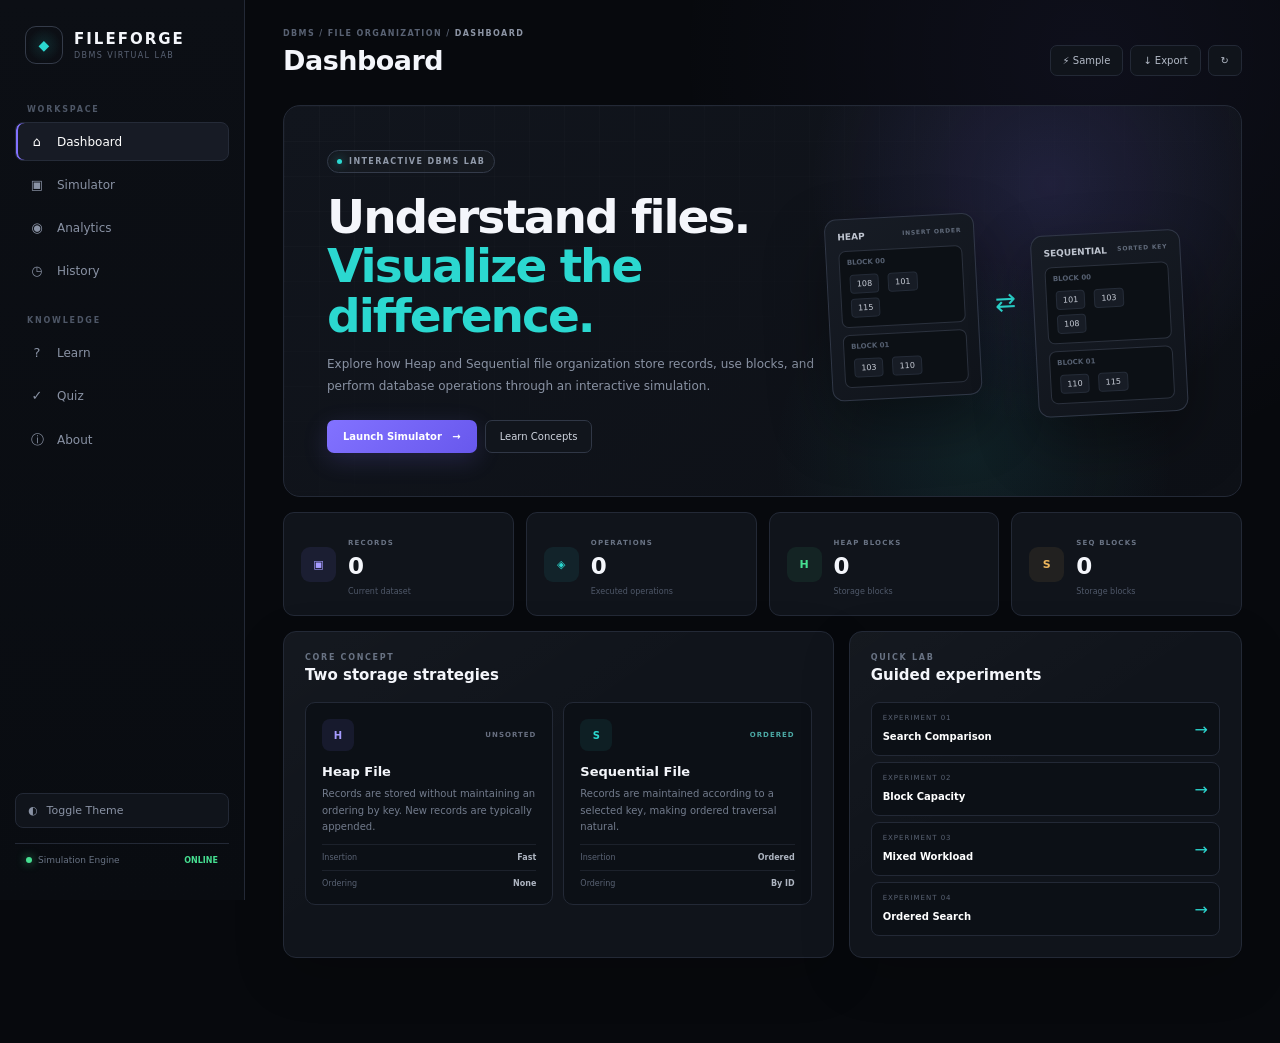
==== index.html @ 7239baec "Added DBMS project files" ====
<!DOCTYPE html>
<html lang="en">
<head>
    <meta charset="UTF-8">
    <meta name="viewport" content="width=device-width, initial-scale=1.0">

    <title>FILEFORGE | DBMS File Organization Lab</title>

    <link rel="stylesheet" href="style.css">
</head>

<body>

<div id="toastContainer"></div>

<div class="app">

    <!-- SIDEBAR -->

    <aside class="sidebar">

        <div class="brand">
            <div class="brand-mark">◆</div>

            <div>
                <h2>FILEFORGE</h2>
                <span>DBMS VIRTUAL LAB</span>
            </div>
        </div>

        <div class="nav-label">WORKSPACE</div>

        <nav>

            <button class="nav-btn active" data-page="dashboard">
                <span>⌂</span>
                Dashboard
            </button>

            <button class="nav-btn" data-page="simulator">
                <span>▣</span>
                Simulator
            </button>

            <button class="nav-btn" data-page="analytics">
                <span>◉</span>
                Analytics
            </button>

            <button class="nav-btn" data-page="history">
                <span>◷</span>
                History
            </button>

        </nav>

        <div class="nav-label">KNOWLEDGE</div>

        <nav>

            <button class="nav-btn" data-page="learn">
                <span>?</span>
                Learn
            </button>

            <button class="nav-btn" data-page="quiz">
                <span>✓</span>
                Quiz
            </button>

            <button class="nav-btn" data-page="about">
                <span>ⓘ</span>
                About
            </button>

        </nav>

        <div class="sidebar-footer">

            <button id="themeBtn" class="theme-btn">
                ◐
                <span>Toggle Theme</span>
            </button>

            <div class="engine-status">
                <span class="online-dot"></span>
                Simulation Engine
                <b>ONLINE</b>
            </div>

        </div>

    </aside>


    <!-- MAIN -->

    <main class="main">

        <!-- TOPBAR -->

        <header class="topbar">

            <div>
                <div class="breadcrumb">
                    DBMS / FILE ORGANIZATION /
                    <span id="breadcrumbPage">DASHBOARD</span>
                </div>

                <h1 id="pageTitle">Dashboard</h1>
            </div>

            <div class="topbar-actions">

                <button class="top-btn" id="sampleBtn">
                    ⚡
                    Sample
                </button>

                <button class="top-btn" id="exportBtn">
                    ↓
                    Export
                </button>

                <button class="top-btn danger-outline" id="resetBtn">
                    ↻
                </button>

            </div>

        </header>


        <!-- =====================================================
             DASHBOARD
        ====================================================== -->

        <section class="page active" id="dashboard">

            <div class="hero">

                <div class="hero-content">

                    <div class="status-badge">
                        <span></span>
                        INTERACTIVE DBMS LAB
                    </div>

                    <h2>
                        Understand files.
                        <br>
                        <em>Visualize the difference.</em>
                    </h2>

                    <p>
                        Explore how Heap and Sequential file organization
                        store records, use blocks, and perform database
                        operations through an interactive simulation.
                    </p>

                    <div class="hero-actions">

                        <button class="primary-btn"
                                onclick="navigate('simulator')">
                            Launch Simulator
                            <span>→</span>
                        </button>

                        <button class="ghost-btn"
                                onclick="navigate('learn')">
                            Learn Concepts
                        </button>

                    </div>

                </div>


                <div class="hero-diagram">

                    <div class="diagram-file">

                        <div class="diagram-title">
                            HEAP
                            <span>INSERT ORDER</span>
                        </div>

                        <div class="mini-block">
                            <b>BLOCK 00</b>
                            <span>108</span>
                            <span>101</span>
                            <span>115</span>
                        </div>

                        <div class="mini-block">
                            <b>BLOCK 01</b>
                            <span>103</span>
                            <span>110</span>
                        </div>

                    </div>

                    <div class="diagram-arrow">⇄</div>

                    <div class="diagram-file sequential-diagram">

                        <div class="diagram-title">
                            SEQUENTIAL
                            <span>SORTED KEY</span>
                        </div>

                        <div class="mini-block">
                            <b>BLOCK 00</b>
                            <span>101</span>
                            <span>103</span>
                            <span>108</span>
                        </div>

                        <div class="mini-block">
                            <b>BLOCK 01</b>
                            <span>110</span>
                            <span>115</span>
                        </div>

                    </div>

                </div>

            </div>


            <!-- DASHBOARD STATS -->

            <div class="stats-grid">

                <div class="stat-card">

                    <div class="stat-icon purple">▣</div>

                    <div>
                        <span>RECORDS</span>
                        <strong id="dashRecords">0</strong>
                        <small>Current dataset</small>
                    </div>

                </div>

                <div class="stat-card">

                    <div class="stat-icon cyan">◈</div>

                    <div>
                        <span>OPERATIONS</span>
                        <strong id="dashOperations">0</strong>
                        <small>Executed operations</small>
                    </div>

                </div>

                <div class="stat-card">

                    <div class="stat-icon green">H</div>

                    <div>
                        <span>HEAP BLOCKS</span>
                        <strong id="dashHeapBlocks">0</strong>
                        <small>Storage blocks</small>
                    </div>

                </div>

                <div class="stat-card">

                    <div class="stat-icon orange">S</div>

                    <div>
                        <span>SEQ BLOCKS</span>
                        <strong id="dashSeqBlocks">0</strong>
                        <small>Storage blocks</small>
                    </div>

                </div>

            </div>


            <div class="dashboard-columns">

                <!-- STRATEGIES -->

                <div class="panel">

                    <div class="section-heading">

                        <div>
                            <span>CORE CONCEPT</span>
                            <h3>Two storage strategies</h3>
                        </div>

                    </div>

                    <div class="strategy-cards">

                        <div class="strategy-card">

                            <div class="strategy-top">
                                <div class="strategy-icon heap-icon">
                                    H
                                </div>

                                <span class="strategy-tag">
                                    UNSORTED
                                </span>
                            </div>

                            <h4>Heap File</h4>

                            <p>
                                Records are stored without maintaining
                                an ordering by key. New records are
                                typically appended.
                            </p>

                            <div class="strategy-line">
                                <span>Insertion</span>
                                <b>Fast</b>
                            </div>

                            <div class="strategy-line">
                                <span>Ordering</span>
                                <b>None</b>
                            </div>

                        </div>


                        <div class="strategy-card">

                            <div class="strategy-top">
                                <div class="strategy-icon seq-icon">
                                    S
                                </div>

                                <span class="strategy-tag cyan-tag">
                                    ORDERED
                                </span>
                            </div>

                            <h4>Sequential File</h4>

                            <p>
                                Records are maintained according to
                                a selected key, making ordered
                                traversal natural.
                            </p>

                            <div class="strategy-line">
                                <span>Insertion</span>
                                <b>Ordered</b>
                            </div>

                            <div class="strategy-line">
                                <span>Ordering</span>
                                <b>By ID</b>
                            </div>

                        </div>

                    </div>

                </div>


                <!-- QUICK LAB -->

                <div class="panel">

                    <div class="section-heading">

                        <div>
                            <span>QUICK LAB</span>
                            <h3>Guided experiments</h3>
                        </div>

                    </div>

                    <div class="experiment-list">

                        <button onclick="loadExperiment(1)">
                            <div>
                                <small>EXPERIMENT 01</small>
                                <b>Search Comparison</b>
                            </div>
                            <span>→</span>
                        </button>

                        <button onclick="loadExperiment(2)">
                            <div>
                                <small>EXPERIMENT 02</small>
                                <b>Block Capacity</b>
                            </div>
                            <span>→</span>
                        </button>

                        <button onclick="loadExperiment(3)">
                            <div>
                                <small>EXPERIMENT 03</small>
                                <b>Mixed Workload</b>
                            </div>
                            <span>→</span>
                        </button>

                        <button onclick="loadExperiment(4)">
                            <div>
                                <small>EXPERIMENT 04</small>
                                <b>Ordered Search</b>
                            </div>
                            <span>→</span>
                        </button>

                    </div>

                </div>

            </div>

        </section>


        <!-- =====================================================
             SIMULATOR
        ====================================================== -->

        <section class="page" id="simulator">

            <div class="simulator-toolbar panel">

                <div class="toolbar-title">

                    <div class="live-indicator">
                        <span></span>
                        LIVE SIMULATION
                    </div>

                    <h3>File Organization Playground</h3>

                    <p>
                        Perform the same operations on both organizations
                        and compare their behavior.
                    </p>

                </div>

                <div class="toolbar-actions">

                    <button class="secondary-btn"
                            onclick="generateDataset()">
                        ⟳ Generate Dataset
                    </button>

                    <button class="secondary-btn"
                            onclick="openImport()">
                        ↑ Import
                    </button>

                    <button class="secondary-btn"
                            onclick="downloadReport()">
                        ↓ Report
                    </button>

                    <input
                        type="file"
                        id="importFile"
                        accept=".json"
                        hidden
                    >

                </div>

            </div>


            <!-- INPUT -->

            <div class="panel input-panel">

                <div class="section-heading">

                    <div>
                        <span>RECORD OPERATIONS</span>
                        <h3>Input Record</h3>
                    </div>

                    <span class="shortcut-hint">
                        Enter a record and choose an operation
                    </span>

                </div>


                <div class="record-form">

                    <div class="field">
                        <label>RECORD ID</label>
                        <input
                            id="recordId"
                            type="number"
                            placeholder="105"
                        >
                    </div>

                    <div class="field">
                        <label>NAME</label>
                        <input
                            id="recordName"
                            type="text"
                            placeholder="Rahul"
                        >
                    </div>

                    <div class="field">
                        <label>DEPARTMENT</label>
                        <input
                            id="recordDept"
                            type="text"
                            placeholder="CSE"
                        >
                    </div>

                    <div class="field">
                        <label>MARKS</label>
                        <input
                            id="recordMarks"
                            type="number"
                            placeholder="85"
                            min="0"
                            max="100"
                        >
                    </div>

                </div>


                <div class="operation-row">

                    <button class="primary-btn"
                            onclick="insertRecord()">
                        + Insert
                    </button>

                    <button class="secondary-btn"
                            onclick="startSearch()">
                        ⌕ Search
                    </button>

                    <button class="secondary-btn delete-btn"
                            onclick="deleteRecord()">
                        × Delete
                    </button>

                </div>


                <!-- CONFIG -->

                <div class="configuration">

                    <div class="config-item">

                        <label>BLOCK CAPACITY</label>

                        <div class="range-wrap">

                            <input
                                id="blockSize"
                                type="range"
                                min="2"
                                max="8"
                                value="4"
                            >

                            <b id="blockValue">4</b>

                        </div>

                        <small>
                            Records per disk block
                        </small>

                    </div>


                    <div class="config-item">

                        <label>SEARCH STRATEGY</label>

                        <select id="searchStrategy">

                            <option value="scan">
                                Sequential Scan
                            </option>

                            <option value="ordered">
                                Ordered Search
                            </option>

                        </select>

                        <small>
                            Strategy used by the simulator
                        </small>

                    </div>


                    <div class="config-item">

                        <label>ANIMATION SPEED</label>

                        <select id="speed">

                            <option value="900">
                                Slow
                            </option>

                            <option value="500" selected>
                                Normal
                            </option>

                            <option value="180">
                                Fast
                            </option>

                        </select>

                        <small>
                            Step visualization speed
                        </small>

                    </div>

                </div>

            </div>


            <!-- FILE VISUALIZATION -->

            <div class="file-comparison">

                <!-- HEAP -->

                <div class="file-panel panel">

                    <div class="file-header">

                        <div class="file-heading">

                            <div class="large-file-icon heap-icon">
                                H
                            </div>

                            <div>
                                <span>FILE ORGANIZATION A</span>
                                <h3>Heap File</h3>
                                <small>
                                    Records remain in insertion order
                                </small>
                            </div>

                        </div>


                        <div class="file-stats">

                            <div>
                                <span>RECORDS</span>
                                <b id="heapCount">0</b>
                            </div>

                            <div>
                                <span>BLOCKS</span>
                                <b id="heapBlocks">0</b>
                            </div>

                        </div>

                    </div>


                    <div class="file-path">
                        HEAD → BLOCKS → RECORDS
                    </div>


                    <div class="blocks" id="heapBlocksView"></div>

                </div>


                <!-- SEQUENTIAL -->

                <div class="file-panel panel">

                    <div class="file-header">

                        <div class="file-heading">

                            <div class="large-file-icon seq-icon">
                                S
                            </div>

                            <div>
                                <span>FILE ORGANIZATION B</span>
                                <h3>Sequential File</h3>
                                <small>
                                    Records maintained in ID order
                                </small>
                            </div>

                        </div>


                        <div class="file-stats">

                            <div>
                                <span>RECORDS</span>
                                <b id="seqCount">0</b>
                            </div>

                            <div>
                                <span>BLOCKS</span>
                                <b id="seqBlocks">0</b>
                            </div>

                        </div>

                    </div>


                    <div class="file-path">
                        BLOCKS → SORTED RECORDS → KEY ORDER
                    </div>


                    <div class="blocks" id="seqBlocksView"></div>

                </div>

            </div>


            <!-- SEARCH CONTROLS -->

            <div class="panel playback-panel">

                <div>

                    <span class="eyebrow">EXECUTION CONTROL</span>

                    <h3 id="playbackTitle">
                        No active simulation
                    </h3>

                </div>


                <div class="playback-progress">

                    <div class="progress-track">
                        <i id="progressBar"></i>
                    </div>

                    <span id="stepLabel">
                        0 / 0
                    </span>

                </div>


                <div class="playback-actions">

                    <button
                        class="circle-btn"
                        onclick="previousStep()">
                        ‹
                    </button>

                    <button
                        class="play-btn"
                        id="playBtn"
                        onclick="togglePlayback()">
                        ▶
                    </button>

                    <button
                        class="circle-btn"
                        onclick="nextStep()">
                        ›
                    </button>

                    <button
                        class="reset-playback"
                        onclick="resetPlayback()">
                        Reset
                    </button>

                </div>

            </div>


            <!-- ANALYSIS -->

            <div class="analysis-grid">

                <div class="panel">

                    <div class="section-heading">

                        <div>
                            <span>OPERATION ANALYSIS</span>
                            <h3>Latest Result</h3>
                        </div>

                        <span id="operationStatus"
                              class="result-status">
                            IDLE
                        </span>

                    </div>

                    <div id="resultBox" class="result-content">

                        <div class="empty-result">
                            <div>⌁</div>
                            <p>
                                Run an operation to view detailed
                                simulation statistics.
                            </p>
                        </div>

                    </div>

                </div>


                <div class="panel explanation-panel">

                    <div class="section-heading">

                        <div>
                            <span>INTELLIGENT EXPLANATION</span>
                            <h3>What's happening?</h3>
                        </div>

                        <span class="ai-badge">
                            AI GUIDE
                        </span>

                    </div>

                    <div id="explanation">

                        <p>
                            The explanation engine will describe each
                            operation and why the two file organizations
                            behave differently.
                        </p>

                    </div>

                </div>

            </div>


            <!-- ACTIVITY LOG -->

            <div class="panel">

                <div class="section-heading">

                    <div>
                        <span>SYSTEM ACTIVITY</span>
                        <h3>Simulation Log</h3>
                    </div>

                    <button class="text-btn"
                            onclick="clearLog()">
                        Clear log
                    </button>

                </div>

                <div id="log" class="activity-log"></div>

            </div>

        </section>


        <!-- =====================================================
             ANALYTICS
        ====================================================== -->

        <section class="page" id="analytics">

            <div class="page-intro">

                <span class="eyebrow">
                    PERFORMANCE LAB
                </span>

                <h2>Analytics & Comparison</h2>

                <p>
                    Observe how the two organizations behave across
                    simulated operations.
                </p>

            </div>


            <div class="stats-grid">

                <div class="stat-card">
                    <div class="stat-icon purple">H</div>
                    <div>
                        <span>HEAP COMPARISONS</span>
                        <strong id="analyticsHeap">0</strong>
                        <small>Total comparisons</small>
                    </div>
                </div>

                <div class="stat-card">
                    <div class="stat-icon cyan">S</div>
                    <div>
                        <span>SEQ COMPARISONS</span>
                        <strong id="analyticsSeq">0</strong>
                        <small>Total comparisons</small>
                    </div>
                </div>

                <div class="stat-card">
                    <div class="stat-icon green">H</div>
                    <div>
                        <span>HEAP BLOCK ACCESS</span>
                        <strong id="analyticsHeapBlocks">0</strong>
                        <small>Simulated accesses</small>
                    </div>
                </div>

                <div class="stat-card">
                    <div class="stat-icon orange">S</div>
                    <div>
                        <span>SEQ BLOCK ACCESS</span>
                        <strong id="analyticsSeqBlocks">0</strong>
                        <small>Simulated accesses</small>
                    </div>
                </div>

            </div>


            <div class="analytics-grid">

                <div class="panel">

                    <div class="section-heading">
                        <div>
                            <span>COMPARISON</span>
                            <h3>Record Comparisons</h3>
                        </div>
                    </div>

                    <div class="bar-chart">

                        <div class="bar-row">

                            <div class="bar-label">
                                <span class="legend-dot purple-dot"></span>
                                Heap
                            </div>

                            <div class="bar-track">
                                <i id="heapBar"></i>
                            </div>

                            <b id="heapBarValue">0</b>

                        </div>


                        <div class="bar-row">

                            <div class="bar-label">
                                <span class="legend-dot cyan-dot"></span>
                                Sequential
                            </div>

                            <div class="bar-track">
                                <i id="seqBar"></i>
                            </div>

                            <b id="seqBarValue">0</b>

                        </div>

                    </div>

                </div>


                <div class="panel">

                    <div class="section-heading">
                        <div>
                            <span>ALGORITHM GUIDE</span>
                            <h3>Complexity Reference</h3>
                        </div>
                    </div>

                    <table class="complexity-table">

                        <thead>
                            <tr>
                                <th>Operation</th>
                                <th>Heap</th>
                                <th>Sequential</th>
                            </tr>
                        </thead>

                        <tbody>

                            <tr>
                                <td>Insert</td>
                                <td>O(1)*</td>
                                <td>O(n)</td>
                            </tr>

                            <tr>
                                <td>Search</td>
                                <td>O(n)</td>
                                <td>O(n)</td>
                            </tr>

                            <tr>
                                <td>Delete</td>
                                <td>O(n)</td>
                                <td>O(n)</td>
                            </tr>

                            <tr>
                                <td>Traversal</td>
                                <td>O(n)</td>
                                <td>O(n)</td>
                            </tr>

                        </tbody>

                    </table>

                    <small class="complexity-note">
                        *Typical append operation when space is available.
                    </small>

                </div>

            </div>


            <!-- WORKLOAD -->

            <div class="panel workload-panel">

                <div class="section-heading">

                    <div>
                        <span>BENCHMARK</span>
                        <h3>Run Same Workload</h3>
                    </div>

                    <button class="primary-btn"
                            onclick="runWorkload()">
                        Run Benchmark →
                    </button>

                </div>

                <p class="muted-text">
                    Run identical search operations against both
                    file organizations and compare simulated work.
                </p>

                <div id="workloadResult"
                     class="workload-result">

                    <div class="empty-result">
                        <p>
                            No benchmark has been executed yet.
                        </p>
                    </div>

                </div>

            </div>

        </section>


        <!-- =====================================================
             HISTORY
        ====================================================== -->

        <section class="page" id="history">

            <div class="page-intro">

                <span class="eyebrow">PERSISTENCE</span>

                <h2>Simulation History</h2>

                <p>
                    Saved experiments are stored locally in your browser.
                </p>

            </div>


            <div class="panel">

                <div class="section-heading">

                    <div>
                        <span>SAVED SESSIONS</span>
                        <h3>Your simulations</h3>
                    </div>

                    <button class="secondary-btn"
                            onclick="saveSimulation()">
                        + Save Current
                    </button>

                </div>

                <div id="historyList"
                     class="history-list">
                </div>

            </div>

        </section>


        <!-- =====================================================
             LEARN
        ====================================================== -->

        <section class="page" id="learn">

            <div class="learn-header">

                <span class="status-badge">
                    DBMS CONCEPT LAB
                </span>

                <h2>
                    Learn the storage model
                </h2>

                <p>
                    Understand the concepts before experimenting
                    with the simulator.
                </p>

            </div>


            <div class="learn-grid">

                <article class="learn-card">

                    <span>01</span>

                    <h3>File Organization</h3>

                    <p>
                        File organization describes how records are
                        arranged and stored in secondary storage.
                    </p>

                </article>


                <article class="learn-card">

                    <span>02</span>

                    <h3>Heap Files</h3>

                    <p>
                        A heap file does not maintain records in a
                        particular key order. New records can typically
                        be appended.
                    </p>

                </article>


                <article class="learn-card">

                    <span>03</span>

                    <h3>Sequential Files</h3>

                    <p>
                        A sequential file maintains records according
                        to a selected ordering key.
                    </p>

                </article>


                <article class="learn-card">

                    <span>04</span>

                    <h3>Disk Blocks</h3>

                    <p>
                        Databases transfer data between secondary
                        storage and memory in blocks or pages.
                        FILEFORGE models this behavior visually.
                    </p>

                </article>


                <article class="learn-card">

                    <span>05</span>

                    <h3>Searching</h3>

                    <p>
                        Searching can require examining multiple records.
                        The simulator counts comparisons and simulated
                        block accesses.
                    </p>

                </article>


                <article class="learn-card">

                    <span>06</span>

                    <h3>Insertion</h3>

                    <p>
                        Heap insertion can append a record, while
                        sequential organization may need to maintain
                        key ordering.
                    </p>

                </article>


                <article class="learn-card">

                    <span>07</span>

                    <h3>Deletion</h3>

                    <p>
                        Deletion requires locating the record and
                        updating the file representation.
                    </p>

                </article>


                <article class="learn-card">

                    <span>08</span>

                    <h3>Block Capacity</h3>

                    <p>
                        Changing block capacity lets you observe how
                        the number of storage blocks changes for the
                        same dataset.
                    </p>

                </article>


                <article class="learn-card">

                    <span>09</span>

                    <h3>Real Applications</h3>

                    <p>
                        Different storage organizations can be selected
                        depending on workloads such as frequent
                        insertion or ordered access.
                    </p>

                </article>

            </div>

        </section>


        <!-- =====================================================
             QUIZ
        ====================================================== -->

        <section class="page" id="quiz">

            <div class="page-intro">

                <span class="eyebrow">KNOWLEDGE CHECK</span>

                <h2>DBMS Quick Quiz</h2>

                <p>
                    Test your understanding of Heap and Sequential files.
                </p>

            </div>


            <div class="quiz-container panel">

                <div class="quiz-progress">

                    <span id="quizNumber">
                        Question 1 of 5
                    </span>

                    <div>
                        <i id="quizProgress"></i>
                    </div>

                </div>


                <h3 id="quizQuestion">
                    Loading question...
                </h3>


                <div id="quizOptions"
                     class="quiz-options">
                </div>


                <div class="quiz-footer">

                    <span id="quizScore">
                        Score: 0
                    </span>

                    <button class="primary-btn"
                            id="quizNextBtn"
                            onclick="nextQuizQuestion()">
                        Next →
                    </button>

                </div>

            </div>

        </section>


        <!-- =====================================================
             ABOUT
        ====================================================== -->

        <section class="page" id="about">

            <div class="about-card panel">

                <div class="about-mark">
                    ◆
                </div>

                <span class="status-badge">
                    DBMS VIRTUAL LAB
                </span>

                <h2>FILEFORGE</h2>

                <p>
                    Heap vs Sequential File Organization
                    Interactive Simulator
                </p>

                <div class="about-tags">

                    <span>MODULE 04</span>
                    <span>FILE ORGANIZATION</span>
                    <span>INTERACTIVE LAB</span>

                </div>

            </div>


            <div class="dashboard-columns">

                <div class="panel">

                    <span class="eyebrow">
                        PROJECT OBJECTIVE
                    </span>

                    <h3>Learn through experimentation</h3>

                    <p class="large-paragraph">
                        FILEFORGE converts database file organization
                        theory into an interactive environment where
                        learners can insert, search, delete, visualize,
                        compare and analyze records.
                    </p>

                </div>


                <div class="panel">

                    <span class="eyebrow">
                        TECHNOLOGY
                    </span>

                    <h3>Frontend Architecture</h3>

                    <div class="tech-stack">

                        <span>HTML5</span>
                        <span>CSS3</span>
                        <span>JavaScript</span>
                        <span>Local Storage</span>
                        <span>Responsive UI</span>

                    </div>

                </div>

            </div>

        </section>

    </main>

</div>


<script src="app.js"></script>

</body>
</html>
---- style.css ----
*{
    margin:0;
    padding:0;
    box-sizing:border-box;
}

:root{
    --bg:#07090d;
    --bg2:#0b0e13;
    --panel:#10141b;
    --panel2:#141922;
    --border:#232936;
    --border2:#303746;

    --text:#f4f6fb;
    --muted:#8992a4;
    --dim:#596274;

    --purple:#8272ff;
    --purple2:#a197ff;

    --cyan:#2bd8d0;
    --green:#46df91;
    --orange:#eeb75d;
    --red:#ff6175;

    --shadow:0 18px 50px rgba(0,0,0,.18);
}

html{
    scroll-behavior:smooth;
}

body{
    background:
        radial-gradient(
            circle at 85% 5%,
            rgba(130,114,255,.06),
            transparent 28%
        ),
        var(--bg);

    color:var(--text);

    font-family:
        Inter,
        ui-sans-serif,
        system-ui,
        -apple-system,
        BlinkMacSystemFont,
        "Segoe UI",
        sans-serif;

    min-height:100vh;
}

button,
input,
select{
    font:inherit;
}

button{
    cursor:pointer;
}

button:focus-visible,
input:focus-visible,
select:focus-visible{
    outline:2px solid var(--purple);
    outline-offset:2px;
}


/* =====================================================
   APP
===================================================== */

.app{
    min-height:100vh;
}


/* =====================================================
   SIDEBAR
===================================================== */

.sidebar{
    position:fixed;
    left:0;
    top:0;
    bottom:0;

    width:245px;

    background:
        linear-gradient(
            180deg,
            #0c0f15 0%,
            #090c11 100%
        );

    border-right:1px solid var(--border);

    padding:24px 15px;

    display:flex;
    flex-direction:column;

    z-index:100;
}

.brand{
    display:flex;
    align-items:center;
    gap:11px;

    padding:2px 10px 31px;
}

.brand-mark{
    width:38px;
    height:38px;

    border:1px solid #343b49;
    border-radius:11px;

    display:grid;
    place-items:center;

    color:var(--cyan);

    font-size:14px;

    background:
        radial-gradient(
            circle,
            rgba(43,216,208,.12),
            transparent 65%
        );
}

.brand h2{
    font-size:15px;
    letter-spacing:2px;
}

.brand span{
    display:block;

    margin-top:3px;

    font-size:8px;

    letter-spacing:1.4px;

    color:var(--dim);
}

.nav-label{
    font-size:8px;
    font-weight:800;

    color:#4e5767;

    letter-spacing:1.8px;

    padding:0 12px 8px;

    margin-top:10px;
}

nav{
    display:flex;
    flex-direction:column;

    gap:4px;

    margin-bottom:16px;
}

.nav-btn{
    width:100%;

    border:1px solid transparent;

    background:transparent;

    color:var(--muted);

    border-radius:8px;

    padding:11px 12px;

    display:flex;
    align-items:center;

    gap:11px;

    text-align:left;

    font-size:12px;

    transition:.2s;
}

.nav-btn span{
    width:18px;

    text-align:center;

    font-size:13px;
}

.nav-btn:hover{
    background:#131720;
    color:var(--text);
}

.nav-btn.active{
    background:#171b25;
    color:#fff;

    border-color:#252b38;

    box-shadow:
        inset 2px 0 var(--purple);
}

.sidebar-footer{
    margin-top:auto;
}

.theme-btn{
    width:100%;

    border:1px solid var(--border);

    background:#10141b;

    color:var(--muted);

    border-radius:8px;

    padding:10px 12px;

    display:flex;
    align-items:center;

    gap:9px;

    font-size:11px;
}

.theme-btn:hover{
    color:var(--text);
    border-color:var(--border2);
}

.engine-status{
    margin-top:15px;

    padding:11px;

    color:#687283;

    font-size:9px;

    border-top:1px solid var(--border);

    display:flex;
    align-items:center;
    gap:6px;
}

.engine-status b{
    color:var(--green);
    margin-left:auto;
    font-size:8px;
}

.online-dot{
    width:6px;
    height:6px;

    border-radius:50%;

    background:var(--green);

    box-shadow:
        0 0 10px rgba(70,223,145,.7);
}


/* =====================================================
   MAIN
===================================================== */

.main{
    margin-left:245px;

    min-height:100vh;

    padding:29px 38px 70px;

    max-width:1700px;
}

.topbar{
    display:flex;

    justify-content:space-between;
    align-items:flex-end;

    margin-bottom:29px;
}

.breadcrumb{
    color:#596273;

    font-size:8px;

    letter-spacing:1.4px;

    font-weight:700;

    margin-bottom:7px;
}

.breadcrumb span{
    color:#8d95a5;
}

.topbar h1{
    font-size:27px;
    letter-spacing:-.5px;
}

.topbar-actions{
    display:flex;
    gap:7px;
}

.top-btn{
    border:1px solid var(--border);

    background:var(--panel);

    color:#b3bac7;

    border-radius:7px;

    padding:9px 12px;

    font-size:10px;

    transition:.2s;
}

.top-btn:hover{
    color:white;
    border-color:var(--border2);
    transform:translateY(-1px);
}

.danger-outline:hover{
    color:var(--red);
    border-color:rgba(255,97,117,.35);
}


/* =====================================================
   PAGES
===================================================== */

.page{
    display:none;

    animation:
        pageIn
        .25s
        ease;
}

.page.active{
    display:block;
}

@keyframes pageIn{

    from{
        opacity:0;
        transform:translateY(5px);
    }

    to{
        opacity:1;
        transform:none;
    }

}


/* =====================================================
   COMMON
===================================================== */

.panel{
    background:
        linear-gradient(
            145deg,
            rgba(255,255,255,.018),
            transparent 45%
        ),
        var(--panel);

    border:1px solid var(--border);

    border-radius:13px;

    padding:21px;

    box-shadow:var(--shadow);

    margin-bottom:15px;
}

.section-heading{
    display:flex;

    justify-content:space-between;
    align-items:center;

    margin-bottom:18px;
}

.section-heading > div > span{
    display:block;

    color:#697384;

    font-size:8px;

    font-weight:800;

    letter-spacing:1.7px;

    margin-bottom:4px;
}

.section-heading h3{
    font-size:15px;
}

.eyebrow{
    color:#697384;

    font-size:8px;

    font-weight:800;

    letter-spacing:1.7px;
}

.shortcut-hint{
    color:#50596a;

    font-size:9px;
}

.muted-text{
    color:var(--muted);

    font-size:11px;

    line-height:1.7;
}

.primary-btn{
    border:0;

    background:
        linear-gradient(
            135deg,
            var(--purple),
            #6858ed
        );

    color:white;

    padding:11px 16px;

    border-radius:7px;

    font-size:10px;

    font-weight:800;

    box-shadow:
        0 7px 25px
        rgba(130,114,255,.18);

    transition:.2s;
}

.primary-btn:hover{
    transform:translateY(-1px);

    box-shadow:
        0 10px 28px
        rgba(130,114,255,.27);
}

.primary-btn span{
    margin-left:7px;
}

.secondary-btn,
.ghost-btn{
    border:1px solid var(--border2);

    background:#11151c;

    color:#d0d5df;

    padding:10px 14px;

    border-radius:7px;

    font-size:10px;

    transition:.2s;
}

.secondary-btn:hover,
.ghost-btn:hover{
    border-color:#404858;

    color:white;

    background:#161b23;
}

.delete-btn:hover{
    color:var(--red);

    border-color:
        rgba(255,97,117,.4);
}

.text-btn{
    border:0;

    background:none;

    color:#70798a;

    font-size:9px;
}

.text-btn:hover{
    color:white;
}


/* =====================================================
   HERO
===================================================== */

.hero{
    min-height:355px;

    border:1px solid var(--border);

    border-radius:17px;

    padding:43px;

    display:flex;

    justify-content:space-between;
    align-items:center;

    overflow:hidden;

    position:relative;

    background:
        radial-gradient(
            circle at 80% 20%,
            rgba(130,114,255,.15),
            transparent 29%
        ),
        radial-gradient(
            circle at 72% 90%,
            rgba(43,216,208,.08),
            transparent 26%
        ),
        linear-gradient(
            145deg,
            #11151d,
            #0d1016
        );
}

.hero:before{
    content:"";

    position:absolute;

    inset:0;

    background-image:
        linear-gradient(
            rgba(255,255,255,.018) 1px,
            transparent 1px
        ),
        linear-gradient(
            90deg,
            rgba(255,255,255,.018) 1px,
            transparent 1px
        );

    background-size:35px 35px;

    mask-image:
        linear-gradient(
            to bottom right,
            black,
            transparent 75%
        );

    pointer-events:none;
}

.hero-content{
    position:relative;

    z-index:1;

    max-width:650px;
}

.status-badge{
    display:inline-flex;

    align-items:center;

    gap:7px;

    padding:6px 9px;

    border:1px solid #343b4a;

    background:rgba(255,255,255,.02);

    border-radius:30px;

    color:#919aaa;

    font-size:8px;

    font-weight:800;

    letter-spacing:1.4px;
}

.status-badge span{
    width:5px;
    height:5px;

    background:var(--cyan);

    border-radius:50%;

    box-shadow:
        0 0 10px
        rgba(43,216,208,.7);
}

.hero h2{
    margin:19px 0 14px;

    font-size:47px;

    line-height:1.05;

    letter-spacing:-2px;
}

.hero h2 em{
    color:var(--cyan);

    font-style:normal;
}

.hero p{
    color:#8992a3;

    font-size:12px;

    line-height:1.8;

    max-width:600px;

    margin-bottom:23px;
}

.hero-actions{
    display:flex;

    gap:8px;
}


/* =====================================================
   HERO DIAGRAM
===================================================== */

.hero-diagram{
    position:relative;

    z-index:1;

    display:flex;

    align-items:center;

    gap:17px;

    transform:
        rotate(-3deg)
        translateX(-15px);
}

.diagram-file{
    width:150px;

    padding:12px;

    border:1px solid #303746;

    background:
        linear-gradient(
            145deg,
            #171c25,
            #10141b
        );

    border-radius:12px;

    box-shadow:
        0 25px 60px
        rgba(0,0,0,.35);
}

.diagram-title{
    color:#bfc5d0;

    font-size:9px;

    font-weight:800;

    margin-bottom:9px;
}

.diagram-title span{
    float:right;

    color:#626c7c;

    font-size:6px;

    letter-spacing:.8px;
}

.mini-block{
    border:1px solid #2b313d;

    border-radius:7px;

    padding:7px;

    margin-top:7px;

    background:#0c1015;
}

.mini-block b{
    display:block;

    color:#566071;

    font-size:7px;

    margin-bottom:5px;
}

.mini-block span{
    display:inline-block;

    background:#171c25;

    border:1px solid #252c38;

    border-radius:4px;

    padding:4px 6px;

    margin:2px;

    color:#c8cdd7;

    font-size:8px;
}

.sequential-diagram{
    transform:translateY(27px);
}

.diagram-arrow{
    color:var(--cyan);

    font-size:25px;
}


/* =====================================================
   STATS
===================================================== */

.stats-grid{
    display:grid;

    grid-template-columns:
        repeat(4,1fr);

    gap:12px;

    margin:15px 0;
}

.stat-card{
    background:var(--panel);

    border:1px solid var(--border);

    border-radius:11px;

    padding:17px;

    display:flex;

    align-items:center;

    gap:12px;
}

.stat-icon{
    width:35px;
    height:35px;

    border-radius:9px;

    display:grid;
    place-items:center;

    font-size:11px;
    font-weight:900;
}

.stat-icon.purple{
    color:#a69cff;

    background:
        rgba(130,114,255,.1);
}

.stat-icon.cyan{
    color:var(--cyan);

    background:
        rgba(43,216,208,.08);
}

.stat-icon.green{
    color:var(--green);

    background:
        rgba(70,223,145,.08);
}

.stat-icon.orange{
    color:var(--orange);

    background:
        rgba(238,183,93,.08);
}

.stat-card span{
    color:#697384;

    font-size:7px;

    font-weight:800;

    letter-spacing:1.2px;
}

.stat-card strong{
    display:block;

    font-size:23px;

    margin-top:4px;
}

.stat-card small{
    color:#4f5869;

    font-size:8px;
}


/* =====================================================
   DASHBOARD COLUMNS
===================================================== */

.dashboard-columns{
    display:grid;

    grid-template-columns:
        1.4fr
        1fr;

    gap:15px;
}

.strategy-cards{
    display:grid;

    grid-template-columns:1fr 1fr;

    gap:10px;
}

.strategy-card{
    padding:16px;

    background:#0c1016;

    border:1px solid var(--border);

    border-radius:10px;
}

.strategy-top{
    display:flex;

    justify-content:space-between;
    align-items:center;

    margin-bottom:13px;
}

.strategy-icon{
    width:32px;
    height:32px;

    border-radius:8px;

    display:grid;
    place-items:center;

    font-weight:900;

    font-size:10px;
}

.heap-icon{
    color:#a69cff;

    background:
        rgba(130,114,255,.1);
}

.seq-icon{
    color:var(--cyan);

    background:
        rgba(43,216,208,.08);
}

.strategy-tag{
    color:#686f80;

    font-size:7px;

    font-weight:800;

    letter-spacing:1px;
}

.cyan-tag{
    color:#4ca9a5;
}

.strategy-card h4{
    font-size:13px;

    margin-bottom:7px;
}

.strategy-card p{
    color:#727b8c;

    font-size:10px;

    line-height:1.65;

    min-height:48px;
}

.strategy-line{
    display:flex;

    justify-content:space-between;

    padding-top:8px;

    margin-top:8px;

    border-top:1px solid #1c212b;

    font-size:8px;

    color:#596273;
}

.strategy-line b{
    color:#aeb5c1;
}


/* =====================================================
   EXPERIMENTS
===================================================== */

.experiment-list{
    display:flex;

    flex-direction:column;

    gap:6px;
}

.experiment-list button{
    width:100%;

    border:1px solid var(--border);

    background:#0c1016;

    color:white;

    border-radius:8px;

    padding:11px;

    display:flex;

    align-items:center;

    justify-content:space-between;

    text-align:left;

    transition:.2s;
}

.experiment-list button:hover{
    background:#151a22;

    border-color:#353c4b;

    transform:translateX(2px);
}

.experiment-list small{
    display:block;

    color:#596273;

    font-size:7px;

    letter-spacing:1px;

    margin-bottom:3px;
}

.experiment-list b{
    font-size:10px;
}

.experiment-list button > span{
    color:var(--cyan);
}


/* =====================================================
   SIMULATOR
===================================================== */

.simulator-toolbar{
    display:flex;

    justify-content:space-between;

    align-items:center;
}

.toolbar-title h3{
    font-size:17px;

    margin:6px 0;
}

.toolbar-title p{
    color:var(--muted);

    font-size:10px;
}

.live-indicator{
    display:flex;

    align-items:center;

    gap:6px;

    color:var(--green);

    font-size:8px;

    font-weight:800;

    letter-spacing:1.1px;
}

.live-indicator span{
    width:5px;
    height:5px;

    background:var(--green);

    border-radius:50%;
}

.toolbar-actions{
    display:flex;

    gap:6px;
}


/* =====================================================
   INPUT
===================================================== */

.record-form{
    display:grid;

    grid-template-columns:
        repeat(4,1fr);

    gap:10px;
}

.field label,
.config-item label{
    display:block;

    color:#687283;

    font-size:7px;

    font-weight:800;

    letter-spacing:1.3px;

    margin-bottom:6px;
}

.field input,
.config-item select{
    width:100%;

    border:1px solid var(--border);

    background:#0b0e13;

    color:var(--text);

    border-radius:7px;

    padding:10px;

    font-size:10px;

    transition:.2s;
}

.field input::placeholder{
    color:#454d5b;
}

.field input:focus,
.config-item select:focus{
    border-color:#5a4fd1;
}

.operation-row{
    display:flex;

    gap:7px;

    margin-top:12px;
}

.configuration{
    border-top:1px solid var(--border);

    margin-top:18px;

    padding-top:17px;

    display:grid;

    grid-template-columns:
        1fr
        1fr
        1fr;

    gap:20px;
}

.config-item small{
    display:block;

    color:#4f5868;

    font-size:7px;

    margin-top:6px;
}

.range-wrap{
    display:flex;

    align-items:center;

    gap:10px;
}

.range-wrap input{
    width:100%;

    accent-color:var(--purple);
}

.range-wrap b{
    width:20px;

    color:var(--text);

    font-size:11px;
}


/* =====================================================
   FILE PANELS
===================================================== */

.file-comparison{
    display:grid;

    grid-template-columns:
        1fr
        1fr;

    gap:15px;
}

.file-panel{
    min-height:360px;
}

.file-header{
    display:flex;

    justify-content:space-between;

    align-items:center;

    margin-bottom:14px;
}

.file-heading{
    display:flex;

    align-items:center;

    gap:10px;
}

.large-file-icon{
    width:39px;
    height:39px;

    display:grid;
    place-items:center;

    border-radius:10px;

    font-weight:900;

    font-size:12px;
}

.file-heading > div:last-child > span{
    color:#596273;

    font-size:7px;

    letter-spacing:1.1px;

    font-weight:800;
}

.file-heading h3{
    font-size:15px;

    margin:2px 0;
}

.file-heading small{
    color:#5e6777;

    font-size:8px;
}

.file-stats{
    display:flex;

    gap:16px;
}

.file-stats div{
    text-align:right;
}

.file-stats span{
    display:block;

    color:#596273;

    font-size:6px;

    font-weight:800;

    letter-spacing:1px;
}

.file-stats b{
    display:block;

    margin-top:3px;

    font-size:13px;
}

.file-path{
    color:#4e5767;

    font-size:7px;

    letter-spacing:1px;

    border-top:1px solid var(--border);

    border-bottom:1px solid var(--border);

    padding:8px 0;

    margin-bottom:13px;
}

.blocks{
    display:grid;

    grid-template-columns:
        repeat(auto-fill,minmax(135px,1fr));

    gap:10px;
}

.block{
    background:#0b0f14;

    border:1px solid #252c37;

    border-radius:9px;

    padding:9px;

    transition:.3s;
}

.block:hover{
    border-color:#353d4c;
}

.block.active{
    border-color:var(--cyan);

    box-shadow:
        0 0 22px
        rgba(43,216,208,.08);
}

.block-header{
    display:flex;

    justify-content:space-between;

    color:#525c6d;

    font-size:7px;

    letter-spacing:1px;

    margin-bottom:7px;
}

.record{
    padding:8px;

    background:#151a22;

    border:1px solid #202733;

    border-radius:6px;

    margin:4px 0;

    font-size:9px;

    transition:.3s;
}

.record strong{
    font-size:10px;
}

.record small{
    display:block;

    color:#657082;

    font-size:7px;

    margin-top:2px;
}

.record.checking{
    border-color:var(--orange);

    background:
        rgba(238,183,93,.08);

    transform:
        scale(1.025);
}

.record.found{
    border-color:var(--green);

    background:
        rgba(70,223,145,.09);

    box-shadow:
        0 0 15px
        rgba(70,223,145,.08);
}

.record.not-found{
    opacity:.45;
}

.empty-file{
    grid-column:1/-1;

    padding:50px 10px;

    text-align:center;

    color:#505a6a;

    font-size:10px;

    border:1px dashed #242b36;

    border-radius:9px;
}


/* =====================================================
   PLAYBACK
===================================================== */

.playback-panel{
    display:grid;

    grid-template-columns:
        1fr
        1.5fr
        auto;

    align-items:center;

    gap:20px;
}

.playback-panel h3{
    margin-top:5px;

    font-size:13px;
}

.playback-progress{
    display:flex;

    align-items:center;

    gap:10px;
}

.progress-track{
    flex:1;

    height:5px;

    background:#1d232d;

    border-radius:5px;

    overflow:hidden;
}

.progress-track i{
    display:block;

    height:100%;

    width:0;

    background:
        linear-gradient(
            90deg,
            var(--purple),
            var(--cyan)
        );

    transition:.25s;
}

.playback-progress span{
    color:#6b7484;

    font-size:8px;

    min-width:34px;

    text-align:right;
}

.playback-actions{
    display:flex;

    align-items:center;

    gap:5px;
}

.circle-btn,
.play-btn{
    border:1px solid var(--border2);

    background:#121720;

    color:white;

    width:30px;
    height:30px;

    border-radius:50%;

    display:grid;
    place-items:center;
}

.play-btn{
    background:var(--purple);

    border-color:var(--purple);
}

.reset-playback{
    border:0;

    background:transparent;

    color:#626c7c;

    font-size:8px;

    margin-left:6px;
}

.reset-playback:hover{
    color:white;
}


/* =====================================================
   ANALYSIS
===================================================== */

.analysis-grid{
    display:grid;

    grid-template-columns:
        1fr
        1fr;

    gap:15px;
}

.result-content{
    min-height:115px;
}

.empty-result{
    padding:23px;

    text-align:center;

    color:#566071;
}

.empty-result div{
    font-size:24px;

    margin-bottom:5px;
}

.result-title{
    font-size:14px;

    margin-bottom:10px;
}

.result-success{
    color:var(--green);
}

.result-fail{
    color:var(--red);
}

.result-status{
    font-size:7px;

    padding:5px 7px;

    border-radius:15px;

    border:1px solid var(--border);

    color:#626b7b;

    letter-spacing:1px;
}

.result-status.success{
    color:var(--green);

    border-color:
        rgba(70,223,145,.25);

    background:
        rgba(70,223,145,.05);
}

.result-status.fail{
    color:var(--red);

    border-color:
        rgba(255,97,117,.25);

    background:
        rgba(255,97,117,.05);
}

.result-row{
    display:flex;

    justify-content:space-between;

    padding:8px 0;

    border-bottom:1px solid #1d222b;

    font-size:9px;
}

.result-row span{
    color:#687283;
}

.result-row b{
    color:#d5dae3;
}

.explanation-panel{
    position:relative;
}

.ai-badge{
    color:#9c92ff;

    border:1px solid
        rgba(130,114,255,.22);

    background:
        rgba(130,114,255,.06);

    padding:4px 7px;

    border-radius:10px;

    font-size:6px;

    font-weight:800;

    letter-spacing:1px;
}

#explanation{
    color:#7e8798;

    font-size:10px;

    line-height:1.8;
}

#explanation strong{
    color:#d9dde5;
}


/* =====================================================
   ACTIVITY LOG
===================================================== */

.activity-log{
    max-height:220px;

    overflow:auto;
}

.log-entry{
    display:grid;

    grid-template-columns:
        72px
        75px
        1fr;

    gap:10px;

    padding:9px 0;

    border-bottom:1px solid #1b2028;

    font-size:8px;
}

.log-time{
    color:#4f5868;
}

.log-type{
    color:var(--cyan);

    font-weight:800;

    letter-spacing:.7px;
}

.log-message{
    color:#818a9b;
}


/* =====================================================
   PAGE INTRO
===================================================== */

.page-intro{
    margin-bottom:22px;
}

.page-intro h2{
    font-size:31px;

    margin:8px 0 6px;

    letter-spacing:-.8px;
}

.page-intro p{
    color:var(--muted);

    font-size:11px;
}


/* =====================================================
   ANALYTICS
===================================================== */

.analytics-grid{
    display:grid;

    grid-template-columns:
        1fr
        1fr;

    gap:15px;
}

.bar-chart{
    padding:10px 0;
}

.bar-row{
    display:grid;

    grid-template-columns:
        100px
        1fr
        40px;

    gap:10px;

    align-items:center;

    margin:17px 0;
}

.bar-label{
    color:#8992a2;

    font-size:9px;

    display:flex;

    align-items:center;

    gap:7px;
}

.legend-dot{
    width:6px;
    height:6px;

    border-radius:50%;
}

.purple-dot{
    background:var(--purple);
}

.cyan-dot{
    background:var(--cyan);
}

.bar-track{
    height:13px;

    border-radius:5px;

    background:#0a0e13;

    overflow:hidden;
}

.bar-track i{
    display:block;

    width:0;

    height:100%;

    border-radius:5px;

    transition:
        width
        .6s
        cubic-bezier(.2,.7,.2,1);

    background:
        linear-gradient(
            90deg,
            var(--purple),
            var(--purple2)
        );
}

.bar-row:nth-child(2)
.bar-track i{
    background:
        linear-gradient(
            90deg,
            #1baea9,
            var(--cyan)
        );
}

.bar-row > b{
    font-size:9px;

    text-align:right;
}

.complexity-table{
    width:100%;

    border-collapse:collapse;

    font-size:9px;
}

.complexity-table th{
    color:#5d6676;

    font-weight:700;

    text-align:left;

    padding:8px;

    border-bottom:1px solid var(--border);
}

.complexity-table td{
    padding:9px 8px;

    border-bottom:1px solid #1d222b;

    color:#9aa2b0;
}

.complexity-table td:not(:first-child){
    color:#d1d6df;

    font-weight:700;
}

.complexity-note{
    display:block;

    color:#4f5868;

    font-size:7px;

    margin-top:9px;
}

.workload-result{
    margin-top:14px;

    background:#0b0f14;

    border:1px solid var(--border);

    border-radius:8px;

    padding:15px;
}

.workload-grid{
    display:grid;

    grid-template-columns:
        repeat(4,1fr);

    gap:8px;
}

.workload-stat{
    padding:12px;

    background:#11161d;

    border:1px solid #202732;

    border-radius:7px;
}

.workload-stat span{
    display:block;

    color:#596273;

    font-size:7px;

    margin-bottom:4px;
}

.workload-stat b{
    font-size:16px;
}


/* =====================================================
   HISTORY
===================================================== */

.history-list{
    display:flex;

    flex-direction:column;

    gap:7px;
}

.history-item{
    display:flex;

    justify-content:space-between;

    align-items:center;

    background:#0b0f14;

    border:1px solid var(--border);

    padding:13px;

    border-radius:8px;
}

.history-info strong{
    display:block;

    font-size:10px;

    margin-bottom:4px;
}

.history-info small{
    color:#5c6676;

    font-size:8px;
}

.history-actions{
    display:flex;

    gap:6px;
}

.history-empty{
    padding:45px;

    text-align:center;

    color:#596273;

    font-size:10px;
}


/* =====================================================
   LEARN
===================================================== */

.learn-header{
    padding:38px;

    margin-bottom:15px;

    border:1px solid var(--border);

    border-radius:14px;

    background:
        radial-gradient(
            circle at 85% 20%,
            rgba(43,216,208,.08),
            transparent 30%
        ),
        var(--panel);
}

.learn-header h2{
    font-size:35px;

    margin:15px 0 7px;
}

.learn-header p{
    color:var(--muted);

    font-size:11px;
}

.learn-grid{
    display:grid;

    grid-template-columns:
        repeat(3,1fr);

    gap:12px;
}

.learn-card{
    padding:20px;

    background:var(--panel);

    border:1px solid var(--border);

    border-radius:11px;

    transition:.2s;
}

.learn-card:hover{
    transform:translateY(-2px);

    border-color:#353c4b;
}

.learn-card > span{
    color:var(--cyan);

    font-size:8px;

    font-weight:900;

    letter-spacing:1px;
}

.learn-card h3{
    margin:12px 0 8px;

    font-size:13px;
}

.learn-card p{
    color:#717b8c;

    font-size:9px;

    line-height:1.8;
}


/* =====================================================
   QUIZ
===================================================== */

.quiz-container{
    max-width:850px;

    margin:0 auto;

    padding:32px;
}

.quiz-progress{
    margin-bottom:30px;
}

.quiz-progress > span{
    color:#677182;

    font-size:8px;
}

.quiz-progress > div{
    margin-top:8px;

    height:4px;

    background:#1d232d;

    border-radius:4px;

    overflow:hidden;
}

.quiz-progress i{
    display:block;

    width:20%;

    height:100%;

    background:
        linear-gradient(
            90deg,
            var(--purple),
            var(--cyan)
        );
}

#quizQuestion{
    font-size:20px;

    line-height:1.45;

    margin-bottom:22px;
}

.quiz-options{
    display:grid;

    grid-template-columns:
        1fr
        1fr;

    gap:8px;
}

.quiz-option{
    border:1px solid var(--border);

    background:#0b0f14;

    color:#b8bec9;

    border-radius:8px;

    padding:14px;

    text-align:left;

    font-size:10px;

    transition:.2s;
}

.quiz-option:hover{
    border-color:#3b4352;

    color:white;
}

.quiz-option.correct{
    border-color:
        rgba(70,223,145,.5);

    background:
        rgba(70,223,145,.08);

    color:var(--green);
}

.quiz-option.wrong{
    border-color:
        rgba(255,97,117,.5);

    background:
        rgba(255,97,117,.07);

    color:var(--red);
}

.quiz-option:disabled{
    cursor:default;
}

.quiz-footer{
    display:flex;

    justify-content:space-between;

    align-items:center;

    margin-top:24px;

    padding-top:18px;

    border-top:1px solid var(--border);
}

#quizScore{
    color:#697384;

    font-size:9px;
}


/* =====================================================
   ABOUT
===================================================== */

.about-card{
    padding:60px 30px;

    text-align:center;

    background:
        radial-gradient(
            circle at 50% 0%,
            rgba(130,114,255,.13),
            transparent 35%
        ),
        var(--panel);
}

.about-mark{
    font-size:40px;

    color:var(--cyan);

    margin-bottom:14px;
}

.about-card h2{
    font-size:42px;

    letter-spacing:6px;

    margin:16px 0 6px;
}

.about-card p{
    color:var(--muted);

    font-size:11px;
}

.about-tags{
    display:flex;

    justify-content:center;

    gap:6px;

    margin-top:20px;
}

.about-tags span{
    padding:6px 9px;

    border:1px solid var(--border);

    border-radius:20px;

    color:#626c7c;

    font-size:7px;

    letter-spacing:1px;
}

.large-paragraph{
    color:#7d8797;

    font-size:11px;

    line-height:1.9;

    margin-top:11px;
}

.tech-stack{
    display:flex;

    flex-wrap:wrap;

    gap:6px;

    margin-top:14px;
}

.tech-stack span{
    border:1px solid var(--border);

    background:#0c1016;

    color:#8992a2;

    padding:7px 9px;

    border-radius:6px;

    font-size:8px;
}


/* =====================================================
   TOAST
===================================================== */

#toastContainer{
    position:fixed;

    right:22px;

    bottom:22px;

    z-index:1000;

    display:flex;

    flex-direction:column;

    gap:7px;
}

.toast{
    min-width:250px;

    padding:12px 14px;

    background:#151a22;

    border:1px solid var(--border2);

    border-radius:8px;

    color:#cbd1db;

    font-size:9px;

    box-shadow:var(--shadow);

    animation:
        toastIn
        .25s
        ease;
}

.toast.success{
    border-left:3px solid var(--green);
}

.toast.error{
    border-left:3px solid var(--red);
}

.toast.info{
    border-left:3px solid var(--cyan);
}

@keyframes toastIn{

    from{
        opacity:0;
        transform:translateX(15px);
    }

    to{
        opacity:1;
        transform:none;
    }

}


/* =====================================================
   LIGHT MODE
===================================================== */

body.light-mode{
    --bg:#f2f4f8;
    --bg2:#fff;
    --panel:#fff;
    --panel2:#f5f7fa;
    --border:#e1e5ec;
    --border2:#ccd2dc;
    --text:#161a22;
    --muted:#697386;
    --dim:#8b94a3;

    background:#f2f4f8;
}

body.light-mode .sidebar{
    background:#fff;
}

body.light-mode .field input,
body.light-mode .config-item select,
body.light-mode .block,
body.light-mode .record,
body.light-mode .mini-block,
body.light-mode .strategy-card,
body.light-mode .experiment-list button,
body.light-mode .workload-result,
body.light-mode .history-item,
body.light-mode .quiz-option{
    background:#f6f8fb;
}

body.light-mode .hero{
    background:#fff;
}

body.light-mode .panel,
body.light-mode .stat-card{
    box-shadow:0 5px 25px rgba(0,0,0,.04);
}


/* =====================================================
   RESPONSIVE
===================================================== */

@media(max-width:1200px){

    .sidebar{
        width:220px;
    }

    .main{
        margin-left:220px;
        padding:25px;
    }

    .hero h2{
        font-size:39px;
    }

    .hero-diagram{
        transform:scale(.85);
    }

    .stats-grid{
        grid-template-columns:1fr 1fr;
    }

    .record-form{
        grid-template-columns:1fr 1fr;
    }

    .dashboard-columns,
    .file-comparison,
    .analysis-grid,
    .analytics-grid{
        grid-template-columns:1fr;
    }

    .learn-grid{
        grid-template-columns:1fr 1fr;
    }

}


@media(max-width:780px){

    .sidebar{
        position:relative;

        width:100%;

        height:auto;

        border-right:0;

        border-bottom:1px solid var(--border);

        padding:15px;
    }

    .app{
        display:block;
    }

    .brand{
        padding-bottom:15px;
    }

    .sidebar nav{
        display:grid;

        grid-template-columns:
            repeat(3,1fr);
    }

    .nav-label{
        display:none;
    }

    .sidebar-footer{
        display:none;
    }

    .main{
        margin-left:0;

        width:100%;

        padding:18px;
    }

    .topbar{
        align-items:flex-start;

        gap:10px;
    }

    .topbar-actions{
        flex-wrap:wrap;

        justify-content:flex-end;
    }

    .hero{
        padding:28px;

        min-height:auto;
    }

    .hero-diagram{
        display:none;
    }

    .hero h2{
        font-size:33px;
    }

    .stats-grid{
        grid-template-columns:1fr 1fr;
    }

    .strategy-cards,
    .learn-grid,
    .quiz-options{
        grid-template-columns:1fr;
    }

    .simulator-toolbar{
        flex-direction:column;

        align-items:flex-start;

        gap:15px;
    }

    .toolbar-actions{
        flex-wrap:wrap;
    }

    .configuration{
        grid-template-columns:1fr;
    }

    .playback-panel{
        grid-template-columns:1fr;

        gap:13px;
    }

    .playback-actions{
        justify-content:center;
    }

    .workload-grid{
        grid-template-columns:1fr 1fr;
    }

}


@media(max-width:500px){

    .main{
        padding:12px;
    }

    .topbar h1{
        font-size:22px;
    }

    .topbar-actions{
        gap:4px;
    }

    .top-btn{
        padding:8px;
    }

    .stats-grid{
        grid-template-columns:1fr;
    }

    .record-form{
        grid-template-columns:1fr;
    }

    .operation-row{
        flex-wrap:wrap;
    }

    .file-stats{
        display:none;
    }

    .workload-grid{
        grid-template-columns:1fr;
    }

    .quiz-container{
        padding:20px;
    }

    .about-tags{
        flex-wrap:wrap;
    }

}
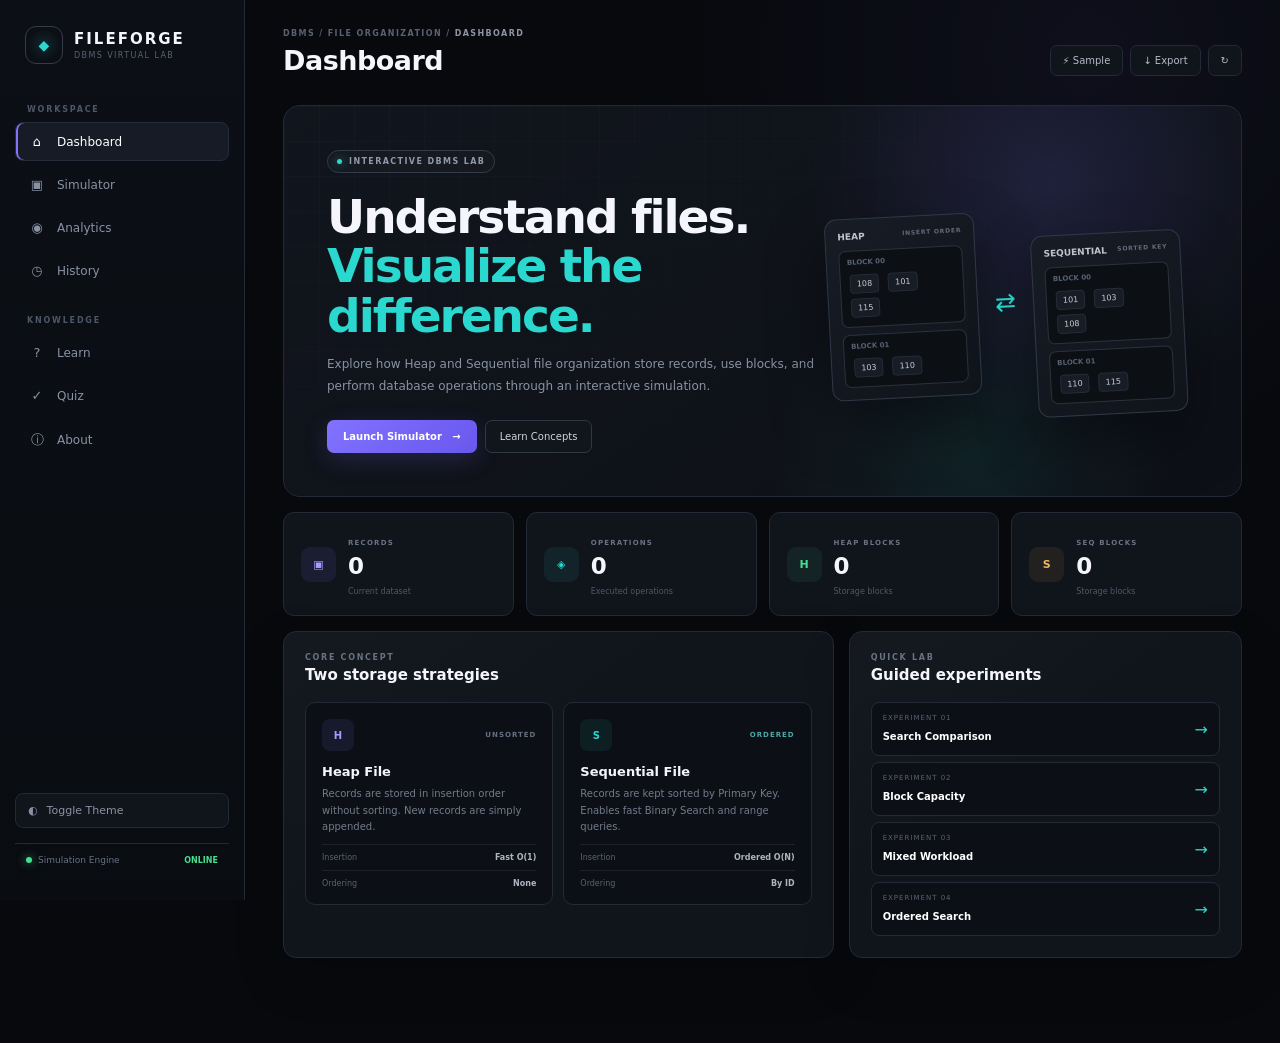
==== commit 6ffab3f8: "feat: core binary search, dual race mode, fragmentation visualizer, ai tutor, modular js architectur" ====
--- a/index.html
+++ b/index.html
@@ -3,25 +3,20 @@
 <head>
     <meta charset="UTF-8">
     <meta name="viewport" content="width=device-width, initial-scale=1.0">
-
     <title>FILEFORGE | DBMS File Organization Lab</title>
-
     <link rel="stylesheet" href="style.css">
 </head>
-
 <body>
 
+<!-- Toast notifications container -->
 <div id="toastContainer"></div>
 
 <div class="app">
 
-    <!-- SIDEBAR -->
-
+    <!-- Sidebar Navigation -->
     <aside class="sidebar">
-
         <div class="brand">
             <div class="brand-mark">◆</div>
-
             <div>
                 <h2>FILEFORGE</h2>
                 <span>DBMS VIRTUAL LAB</span>
@@ -29,901 +24,489 @@
         </div>
 
         <div class="nav-label">WORKSPACE</div>
-
         <nav>
-
             <button class="nav-btn active" data-page="dashboard">
-                <span>⌂</span>
-                Dashboard
+                <span>⌂</span> Dashboard
             </button>
-
             <button class="nav-btn" data-page="simulator">
-                <span>▣</span>
-                Simulator
+                <span>▣</span> Simulator
             </button>
-
             <button class="nav-btn" data-page="analytics">
-                <span>◉</span>
-                Analytics
+                <span>◉</span> Analytics
             </button>
-
             <button class="nav-btn" data-page="history">
-                <span>◷</span>
-                History
+                <span>◷</span> History
             </button>
-
         </nav>
 
         <div class="nav-label">KNOWLEDGE</div>
-
         <nav>
-
             <button class="nav-btn" data-page="learn">
-                <span>?</span>
-                Learn
+                <span>?</span> Learn
             </button>
-
             <button class="nav-btn" data-page="quiz">
-                <span>✓</span>
-                Quiz
+                <span>✓</span> Quiz
             </button>
-
             <button class="nav-btn" data-page="about">
-                <span>ⓘ</span>
-                About
+                <span>ⓘ</span> About
             </button>
-
         </nav>
 
+        <!-- Sidebar footer with theme toggle -->
         <div class="sidebar-footer">
-
             <button id="themeBtn" class="theme-btn">
-                ◐
-                <span>Toggle Theme</span>
+                ◐ <span>Toggle Theme</span>
             </button>
-
             <div class="engine-status">
                 <span class="online-dot"></span>
-                Simulation Engine
-                <b>ONLINE</b>
-            </div>
-
+                Simulation Engine <b>ONLINE</b>
+            </div>
         </div>
-
     </aside>
 
-
-    <!-- MAIN -->
-
+    <!-- Main Content Area -->
     <main class="main">
 
-        <!-- TOPBAR -->
-
+        <!-- Top Header Bar -->
         <header class="topbar">
-
             <div>
                 <div class="breadcrumb">
-                    DBMS / FILE ORGANIZATION /
-                    <span id="breadcrumbPage">DASHBOARD</span>
-                </div>
-
+                    DBMS / FILE ORGANIZATION / <span id="breadcrumbPage">DASHBOARD</span>
+                </div>
                 <h1 id="pageTitle">Dashboard</h1>
             </div>
 
+            <!-- Quick top action buttons -->
             <div class="topbar-actions">
-
-                <button class="top-btn" id="sampleBtn">
-                    ⚡
-                    Sample
-                </button>
-
-                <button class="top-btn" id="exportBtn">
-                    ↓
-                    Export
-                </button>
-
-                <button class="top-btn danger-outline" id="resetBtn">
-                    ↻
-                </button>
-
-            </div>
-
+                <button class="top-btn" id="sampleBtn">⚡ Sample</button>
+                <button class="top-btn" id="exportBtn">↓ Export</button>
+                <button class="top-btn danger-outline" id="resetBtn" title="Reset Simulation">↻</button>
+            </div>
         </header>
 
-
-        <!-- =====================================================
-             DASHBOARD
-        ====================================================== -->
-
+        <!-- ==================== DASHBOARD PAGE ==================== -->
         <section class="page active" id="dashboard">
-
+            <!-- Hero banner with visual comparison -->
             <div class="hero">
-
                 <div class="hero-content">
-
-                    <div class="status-badge">
-                        <span></span>
-                        INTERACTIVE DBMS LAB
-                    </div>
-
-                    <h2>
-                        Understand files.
-                        <br>
-                        <em>Visualize the difference.</em>
-                    </h2>
-
+                    <div class="status-badge"><span></span> INTERACTIVE DBMS LAB</div>
+                    <h2>Understand files.<br><em>Visualize the difference.</em></h2>
                     <p>
-                        Explore how Heap and Sequential file organization
-                        store records, use blocks, and perform database
-                        operations through an interactive simulation.
+                        Explore how Heap and Sequential file organization store records, use blocks,
+                        and perform database operations through an interactive simulation.
                     </p>
-
                     <div class="hero-actions">
-
-                        <button class="primary-btn"
-                                onclick="navigate('simulator')">
-                            Launch Simulator
-                            <span>→</span>
+                        <button class="primary-btn" onclick="navigate('simulator')">
+                            Launch Simulator <span>→</span>
                         </button>
-
-                        <button class="ghost-btn"
-                                onclick="navigate('learn')">
+                        <button class="ghost-btn" onclick="navigate('learn')">
                             Learn Concepts
                         </button>
-
-                    </div>
-
-                </div>
-
-
+                    </div>
+                </div>
+
+                <!-- Mini visual diagram of both files -->
                 <div class="hero-diagram">
-
                     <div class="diagram-file">
-
-                        <div class="diagram-title">
-                            HEAP
-                            <span>INSERT ORDER</span>
-                        </div>
-
+                        <div class="diagram-title">HEAP <span>INSERT ORDER</span></div>
                         <div class="mini-block">
-                            <b>BLOCK 00</b>
-                            <span>108</span>
-                            <span>101</span>
-                            <span>115</span>
-                        </div>
-
+                            <b>BLOCK 00</b> <span>108</span> <span>101</span> <span>115</span>
+                        </div>
                         <div class="mini-block">
-                            <b>BLOCK 01</b>
-                            <span>103</span>
-                            <span>110</span>
-                        </div>
-
-                    </div>
-
+                            <b>BLOCK 01</b> <span>103</span> <span>110</span>
+                        </div>
+                    </div>
                     <div class="diagram-arrow">⇄</div>
-
                     <div class="diagram-file sequential-diagram">
-
-                        <div class="diagram-title">
-                            SEQUENTIAL
-                            <span>SORTED KEY</span>
-                        </div>
-
+                        <div class="diagram-title">SEQUENTIAL <span>SORTED KEY</span></div>
                         <div class="mini-block">
-                            <b>BLOCK 00</b>
-                            <span>101</span>
-                            <span>103</span>
-                            <span>108</span>
-                        </div>
-
+                            <b>BLOCK 00</b> <span>101</span> <span>103</span> <span>108</span>
+                        </div>
                         <div class="mini-block">
-                            <b>BLOCK 01</b>
-                            <span>110</span>
-                            <span>115</span>
-                        </div>
-
-                    </div>
-
-                </div>
-
-            </div>
-
-
-            <!-- DASHBOARD STATS -->
-
+                            <b>BLOCK 01</b> <span>110</span> <span>115</span>
+                        </div>
+                    </div>
+                </div>
+            </div>
+
+            <!-- Overview stat counters -->
             <div class="stats-grid">
-
                 <div class="stat-card">
-
                     <div class="stat-icon purple">▣</div>
-
                     <div>
                         <span>RECORDS</span>
                         <strong id="dashRecords">0</strong>
                         <small>Current dataset</small>
                     </div>
-
-                </div>
-
+                </div>
                 <div class="stat-card">
-
                     <div class="stat-icon cyan">◈</div>
-
                     <div>
                         <span>OPERATIONS</span>
                         <strong id="dashOperations">0</strong>
                         <small>Executed operations</small>
                     </div>
-
-                </div>
-
+                </div>
                 <div class="stat-card">
-
                     <div class="stat-icon green">H</div>
-
                     <div>
                         <span>HEAP BLOCKS</span>
                         <strong id="dashHeapBlocks">0</strong>
                         <small>Storage blocks</small>
                     </div>
-
-                </div>
-
+                </div>
                 <div class="stat-card">
-
                     <div class="stat-icon orange">S</div>
-
                     <div>
                         <span>SEQ BLOCKS</span>
                         <strong id="dashSeqBlocks">0</strong>
                         <small>Storage blocks</small>
                     </div>
-
-                </div>
-
-            </div>
-
-
+                </div>
+            </div>
+
+            <!-- Concept overview and Quick experiments -->
             <div class="dashboard-columns">
-
-                <!-- STRATEGIES -->
-
                 <div class="panel">
-
                     <div class="section-heading">
-
                         <div>
                             <span>CORE CONCEPT</span>
                             <h3>Two storage strategies</h3>
                         </div>
-
-                    </div>
-
+                    </div>
                     <div class="strategy-cards">
-
                         <div class="strategy-card">
-
                             <div class="strategy-top">
-                                <div class="strategy-icon heap-icon">
-                                    H
-                                </div>
-
-                                <span class="strategy-tag">
-                                    UNSORTED
-                                </span>
+                                <div class="strategy-icon heap-icon">H</div>
+                                <span class="strategy-tag">UNSORTED</span>
                             </div>
-
                             <h4>Heap File</h4>
-
-                            <p>
-                                Records are stored without maintaining
-                                an ordering by key. New records are
-                                typically appended.
-                            </p>
-
-                            <div class="strategy-line">
-                                <span>Insertion</span>
-                                <b>Fast</b>
+                            <p>Records are stored in insertion order without sorting. New records are simply appended.</p>
+                            <div class="strategy-line"><span>Insertion</span> <b>Fast O(1)</b></div>
+                            <div class="strategy-line"><span>Ordering</span> <b>None</b></div>
+                        </div>
+
+                        <div class="strategy-card">
+                            <div class="strategy-top">
+                                <div class="strategy-icon seq-icon">S</div>
+                                <span class="strategy-tag cyan-tag">ORDERED</span>
                             </div>
-
-                            <div class="strategy-line">
-                                <span>Ordering</span>
-                                <b>None</b>
-                            </div>
-
-                        </div>
-
-
-                        <div class="strategy-card">
-
-                            <div class="strategy-top">
-                                <div class="strategy-icon seq-icon">
-                                    S
-                                </div>
-
-                                <span class="strategy-tag cyan-tag">
-                                    ORDERED
-                                </span>
-                            </div>
-
                             <h4>Sequential File</h4>
-
-                            <p>
-                                Records are maintained according to
-                                a selected key, making ordered
-                                traversal natural.
-                            </p>
-
-                            <div class="strategy-line">
-                                <span>Insertion</span>
-                                <b>Ordered</b>
-                            </div>
-
-                            <div class="strategy-line">
-                                <span>Ordering</span>
-                                <b>By ID</b>
-                            </div>
-
-                        </div>
-
-                    </div>
-
-                </div>
-
-
-                <!-- QUICK LAB -->
-
+                            <p>Records are kept sorted by Primary Key. Enables fast Binary Search and range queries.</p>
+                            <div class="strategy-line"><span>Insertion</span> <b>Ordered O(N)</b></div>
+                            <div class="strategy-line"><span>Ordering</span> <b>By ID</b></div>
+                        </div>
+                    </div>
+                </div>
+
+                <!-- Guided sample experiments -->
                 <div class="panel">
-
                     <div class="section-heading">
-
                         <div>
                             <span>QUICK LAB</span>
                             <h3>Guided experiments</h3>
                         </div>
-
-                    </div>
-
+                    </div>
                     <div class="experiment-list">
-
                         <button onclick="loadExperiment(1)">
-                            <div>
-                                <small>EXPERIMENT 01</small>
-                                <b>Search Comparison</b>
-                            </div>
+                            <div><small>EXPERIMENT 01</small> <b>Search Comparison</b></div>
                             <span>→</span>
                         </button>
-
                         <button onclick="loadExperiment(2)">
-                            <div>
-                                <small>EXPERIMENT 02</small>
-                                <b>Block Capacity</b>
-                            </div>
+                            <div><small>EXPERIMENT 02</small> <b>Block Capacity</b></div>
                             <span>→</span>
                         </button>
-
                         <button onclick="loadExperiment(3)">
-                            <div>
-                                <small>EXPERIMENT 03</small>
-                                <b>Mixed Workload</b>
-                            </div>
+                            <div><small>EXPERIMENT 03</small> <b>Mixed Workload</b></div>
                             <span>→</span>
                         </button>
-
                         <button onclick="loadExperiment(4)">
-                            <div>
-                                <small>EXPERIMENT 04</small>
-                                <b>Ordered Search</b>
-                            </div>
+                            <div><small>EXPERIMENT 04</small> <b>Ordered Search</b></div>
                             <span>→</span>
                         </button>
-
-                    </div>
-
-                </div>
-
-            </div>
-
+                    </div>
+                </div>
+            </div>
         </section>
 
-
-        <!-- =====================================================
-             SIMULATOR
-        ====================================================== -->
-
+        <!-- ==================== SIMULATOR PAGE ==================== -->
         <section class="page" id="simulator">
-
+            <!-- Toolbar for dataset generation and report export -->
             <div class="simulator-toolbar panel">
-
                 <div class="toolbar-title">
-
-                    <div class="live-indicator">
-                        <span></span>
-                        LIVE SIMULATION
-                    </div>
-
+                    <div class="live-indicator"><span></span> LIVE SIMULATION</div>
                     <h3>File Organization Playground</h3>
-
-                    <p>
-                        Perform the same operations on both organizations
-                        and compare their behavior.
-                    </p>
-
-                </div>
-
+                    <p>Perform the same operations on both organizations and compare their behavior.</p>
+                </div>
                 <div class="toolbar-actions">
-
-                    <button class="secondary-btn"
-                            onclick="generateDataset()">
-                        ⟳ Generate Dataset
-                    </button>
-
-                    <button class="secondary-btn"
-                            onclick="openImport()">
-                        ↑ Import
-                    </button>
-
-                    <button class="secondary-btn"
-                            onclick="downloadReport()">
-                        ↓ Report
-                    </button>
-
-                    <input
-                        type="file"
-                        id="importFile"
-                        accept=".json"
-                        hidden
-                    >
-
-                </div>
-
-            </div>
-
-
-            <!-- INPUT -->
-
+                    <button class="secondary-btn" onclick="generateDataset()">⟳ Generate Dataset</button>
+                    <button class="secondary-btn" onclick="openImport()">↑ Import</button>
+                    <button class="secondary-btn" onclick="downloadReport()">↓ Report</button>
+                    <input type="file" id="importFile" accept=".json" hidden>
+                </div>
+            </div>
+
+            <!-- Input Form for Record Operations -->
             <div class="panel input-panel">
-
                 <div class="section-heading">
-
                     <div>
                         <span>RECORD OPERATIONS</span>
                         <h3>Input Record</h3>
                     </div>
-
-                    <span class="shortcut-hint">
-                        Enter a record and choose an operation
-                    </span>
-
-                </div>
-
+                    <span class="shortcut-hint">Enter a record and choose an operation</span>
+                </div>
 
                 <div class="record-form">
-
                     <div class="field">
                         <label>RECORD ID</label>
-                        <input
-                            id="recordId"
-                            type="number"
-                            placeholder="105"
-                        >
-                    </div>
-
+                        <input id="recordId" type="number" placeholder="105">
+                    </div>
                     <div class="field">
                         <label>NAME</label>
-                        <input
-                            id="recordName"
-                            type="text"
-                            placeholder="Rahul"
-                        >
-                    </div>
-
+                        <input id="recordName" type="text" placeholder="Rahul">
+                    </div>
                     <div class="field">
                         <label>DEPARTMENT</label>
-                        <input
-                            id="recordDept"
-                            type="text"
-                            placeholder="CSE"
-                        >
-                    </div>
-
+                        <input id="recordDept" type="text" placeholder="CSE">
+                    </div>
                     <div class="field">
                         <label>MARKS</label>
-                        <input
-                            id="recordMarks"
-                            type="number"
-                            placeholder="85"
-                            min="0"
-                            max="100"
-                        >
-                    </div>
-
-                </div>
-
-
+                        <input id="recordMarks" type="number" placeholder="85" min="0" max="100">
+                    </div>
+                </div>
+
+                <!-- Operation action buttons -->
                 <div class="operation-row">
-
-                    <button class="primary-btn"
-                            onclick="insertRecord()">
-                        + Insert
-                    </button>
-
-                    <button class="secondary-btn"
-                            onclick="startSearch()">
-                        ⌕ Search
-                    </button>
-
-                    <button class="secondary-btn delete-btn"
-                            onclick="deleteRecord()">
-                        × Delete
-                    </button>
-
-                </div>
-
-
-                <!-- CONFIG -->
-
+                    <button class="primary-btn" onclick="insertRecord()">+ Insert</button>
+                    <button class="secondary-btn" onclick="startSearch()">⌕ Search</button>
+                    <button class="secondary-btn delete-btn" onclick="deleteRecord()">× Delete</button>
+                </div>
+
+                <!-- Configuration controls: block size, search strategy, animation speed -->
                 <div class="configuration">
-
                     <div class="config-item">
-
                         <label>BLOCK CAPACITY</label>
-
                         <div class="range-wrap">
-
-                            <input
-                                id="blockSize"
-                                type="range"
-                                min="2"
-                                max="8"
-                                value="4"
-                            >
-
+                            <input id="blockSize" type="range" min="2" max="8" value="4">
                             <b id="blockValue">4</b>
-
-                        </div>
-
-                        <small>
-                            Records per disk block
-                        </small>
-
-                    </div>
-
+                        </div>
+                        <small>Records per disk block</small>
+                    </div>
 
                     <div class="config-item">
-
                         <label>SEARCH STRATEGY</label>
-
                         <select id="searchStrategy">
-
-                            <option value="scan">
-                                Sequential Scan
-                            </option>
-
-                            <option value="ordered">
-                                Ordered Search
-                            </option>
-
+                            <option value="binary" selected>Binary Search (Sequential O(log N))</option>
+                            <option value="race">🏁 Dual Race Mode (Side-by-Side)</option>
+                            <option value="scan">Sequential Scan (Linear O(N))</option>
+                            <option value="ordered">Ordered Scan (Sequential early stop)</option>
                         </select>
-
-                        <small>
-                            Strategy used by the simulator
-                        </small>
-
-                    </div>
-
+                        <small>Strategy used by the simulator</small>
+                    </div>
 
                     <div class="config-item">
-
                         <label>ANIMATION SPEED</label>
-
                         <select id="speed">
-
-                            <option value="900">
-                                Slow
-                            </option>
-
-                            <option value="500" selected>
-                                Normal
-                            </option>
-
-                            <option value="180">
-                                Fast
-                            </option>
-
+                            <option value="900">Slow</option>
+                            <option value="500" selected>Normal</option>
+                            <option value="180">Fast</option>
                         </select>
-
-                        <small>
-                            Step visualization speed
-                        </small>
-
-                    </div>
-
-                </div>
-
-            </div>
-
-
-            <!-- FILE VISUALIZATION -->
-
+                        <small>Step visualization speed</small>
+                    </div>
+                </div>
+            </div>
+
+            <!-- Storage Health & Internal Fragmentation Dashboard -->
+            <div class="panel storage-health-panel">
+                <div class="storage-health-header">
+                    <div>
+                        <span class="eyebrow">STORAGE ARCHITECTURE & I/O MODEL</span>
+                        <h3>Disk Block Utilization & Internal Fragmentation</h3>
+                    </div>
+                    <div class="efficiency-pill">
+                        Packing Factor: <strong id="packingFactor">100%</strong>
+                    </div>
+                </div>
+
+                <div class="storage-metrics-grid">
+                    <div class="storage-metric-card">
+                        <span class="metric-label">TOTAL ALLOCATED CAPACITY</span>
+                        <div class="metric-val"><span id="totalCapacitySlots">0</span> <small>slots</small></div>
+                        <span class="metric-sub" id="allocatedBlocksSummary">0 blocks × 4 slots</span>
+                    </div>
+
+                    <div class="storage-metric-card">
+                        <span class="metric-label">ACTIVE STORED RECORDS</span>
+                        <div class="metric-val"><span id="activeRecordsCount">0</span> <small>records</small></div>
+                        <span class="metric-sub">Across primary file blocks</span>
+                    </div>
+
+                    <div class="storage-metric-card">
+                        <span class="metric-label">INTERNAL FRAGMENTATION</span>
+                        <div class="metric-val"><span id="wastedSlotsCount">0</span> <small>wasted slots</small></div>
+                        <span class="metric-sub" id="fragmentationPct">0% wasted disk space</span>
+                    </div>
+
+                    <div class="storage-metric-card">
+                        <span class="metric-label">THEORETICAL I/O TRANSFER COST</span>
+                        <div class="metric-val"><span id="binaryCostEstimate">O(log₂ B)</span></div>
+                        <span class="metric-sub" id="binaryIoFormula">≤ 0 block I/Os (Binary Search)</span>
+                    </div>
+                </div>
+            </div>
+
+            <!-- Side-by-Side Visual Disk Blocks (Heap vs Sequential) -->
             <div class="file-comparison">
-
-                <!-- HEAP -->
-
+                <!-- Heap File Display -->
                 <div class="file-panel panel">
-
                     <div class="file-header">
-
                         <div class="file-heading">
-
-                            <div class="large-file-icon heap-icon">
-                                H
-                            </div>
-
+                            <div class="large-file-icon heap-icon">H</div>
                             <div>
                                 <span>FILE ORGANIZATION A</span>
                                 <h3>Heap File</h3>
-                                <small>
-                                    Records remain in insertion order
-                                </small>
+                                <small>Records remain in insertion order</small>
                             </div>
-
-                        </div>
-
-
+                        </div>
                         <div class="file-stats">
-
-                            <div>
-                                <span>RECORDS</span>
-                                <b id="heapCount">0</b>
-                            </div>
-
-                            <div>
-                                <span>BLOCKS</span>
-                                <b id="heapBlocks">0</b>
-                            </div>
-
-                        </div>
-
-                    </div>
-
-
-                    <div class="file-path">
-                        HEAD → BLOCKS → RECORDS
-                    </div>
-
-
+                            <div><span>RECORDS</span> <b id="heapCount">0</b></div>
+                            <div><span>BLOCKS</span> <b id="heapBlocks">0</b></div>
+                        </div>
+                    </div>
+                    <div class="file-path">HEAD → BLOCKS → RECORDS</div>
                     <div class="blocks" id="heapBlocksView"></div>
-
-                </div>
-
-
-                <!-- SEQUENTIAL -->
-
+                </div>
+
+                <!-- Sequential File Display -->
                 <div class="file-panel panel">
-
                     <div class="file-header">
-
                         <div class="file-heading">
-
-                            <div class="large-file-icon seq-icon">
-                                S
-                            </div>
-
+                            <div class="large-file-icon seq-icon">S</div>
                             <div>
                                 <span>FILE ORGANIZATION B</span>
                                 <h3>Sequential File</h3>
-                                <small>
-                                    Records maintained in ID order
-                                </small>
+                                <small>Records maintained in ID order</small>
                             </div>
-
-                        </div>
-
-
+                        </div>
                         <div class="file-stats">
-
-                            <div>
-                                <span>RECORDS</span>
-                                <b id="seqCount">0</b>
-                            </div>
-
-                            <div>
-                                <span>BLOCKS</span>
-                                <b id="seqBlocks">0</b>
-                            </div>
-
-                        </div>
-
-                    </div>
-
-
-                    <div class="file-path">
-                        BLOCKS → SORTED RECORDS → KEY ORDER
-                    </div>
-
-
+                            <div><span>RECORDS</span> <b id="seqCount">0</b></div>
+                            <div><span>BLOCKS</span> <b id="seqBlocks">0</b></div>
+                        </div>
+                    </div>
+                    <div class="file-path">BLOCKS → SORTED RECORDS → KEY ORDER</div>
                     <div class="blocks" id="seqBlocksView"></div>
-
-                </div>
-
-            </div>
-
-
-            <!-- SEARCH CONTROLS -->
-
+                </div>
+            </div>
+
+            <!-- Playback & Stepper Controls -->
             <div class="panel playback-panel">
-
                 <div>
-
                     <span class="eyebrow">EXECUTION CONTROL</span>
-
-                    <h3 id="playbackTitle">
-                        No active simulation
-                    </h3>
-
-                </div>
-
+                    <h3 id="playbackTitle">No active simulation</h3>
+                </div>
 
                 <div class="playback-progress">
-
-                    <div class="progress-track">
-                        <i id="progressBar"></i>
-                    </div>
-
-                    <span id="stepLabel">
-                        0 / 0
-                    </span>
-
-                </div>
-
+                    <div class="progress-track"><i id="progressBar"></i></div>
+                    <span id="stepLabel">0 / 0</span>
+                </div>
 
                 <div class="playback-actions">
-
-                    <button
-                        class="circle-btn"
-                        onclick="previousStep()">
-                        ‹
-                    </button>
-
-                    <button
-                        class="play-btn"
-                        id="playBtn"
-                        onclick="togglePlayback()">
-                        ▶
-                    </button>
-
-                    <button
-                        class="circle-btn"
-                        onclick="nextStep()">
-                        ›
-                    </button>
-
-                    <button
-                        class="reset-playback"
-                        onclick="resetPlayback()">
-                        Reset
-                    </button>
-
-                </div>
-
-            </div>
-
-
-            <!-- ANALYSIS -->
-
+                    <button class="circle-btn" onclick="previousStep()" title="Previous Step">‹</button>
+                    <button class="play-btn" id="playBtn" onclick="togglePlayback()" title="Play / Pause">▶</button>
+                    <button class="circle-btn" onclick="nextStep()" title="Next Step">›</button>
+                    <button class="reset-playback" onclick="resetPlayback()">Reset</button>
+                </div>
+            </div>
+
+            <!-- Analysis & Interactive AI Guidance Panel -->
             <div class="analysis-grid">
-
+                <!-- Latest Operation Result Stats -->
                 <div class="panel">
-
                     <div class="section-heading">
-
                         <div>
                             <span>OPERATION ANALYSIS</span>
                             <h3>Latest Result</h3>
                         </div>
-
-                        <span id="operationStatus"
-                              class="result-status">
-                            IDLE
-                        </span>
-
-                    </div>
-
+                        <span id="operationStatus" class="result-status">IDLE</span>
+                    </div>
                     <div id="resultBox" class="result-content">
-
                         <div class="empty-result">
                             <div>⌁</div>
-                            <p>
-                                Run an operation to view detailed
-                                simulation statistics.
-                            </p>
-                        </div>
-
-                    </div>
-
-                </div>
-
-
+                            <p>Run an operation to view detailed simulation statistics.</p>
+                        </div>
+                    </div>
+                </div>
+
+                <!-- Interactive AI Tutor & Guidance -->
                 <div class="panel explanation-panel">
-
                     <div class="section-heading">
-
                         <div>
                             <span>INTELLIGENT EXPLANATION</span>
-                            <h3>What's happening?</h3>
-                        </div>
-
-                        <span class="ai-badge">
-                            AI GUIDE
-                        </span>
-
+                            <h3>Contextual Analysis</h3>
+                        </div>
+                        <span class="ai-badge">✨ AI GUIDE</span>
                     </div>
 
                     <div id="explanation">
-
-                        <p>
-                            The explanation engine will describe each
-                            operation and why the two file organizations
-                            behave differently.
-                        </p>
-
-                    </div>
-
-                </div>
-
-            </div>
-
-
-            <!-- ACTIVITY LOG -->
-
+                        <p>The explanation engine will describe each operation and why the two file organizations behave differently.</p>
+                    </div>
+
+                    <!-- AI Tutor questions and interactive query box -->
+                    <div class="ai-tutor-box">
+                        <div class="ai-tutor-header">
+                            <div class="ai-tutor-title">
+                                <span class="ai-sparkle">✦</span>
+                                <h4>Ask AI Tutor</h4>
+                            </div>
+                            <span class="ai-sublabel">Interactive DBMS Guidance</span>
+                        </div>
+
+                        <div class="ai-chips">
+                            <button class="ai-chip" onclick="askAiTutor('binary_vs_linear')">💡 Why is Binary Search faster?</button>
+                            <button class="ai-chip" onclick="askAiTutor('block_capacity')">💡 Effect of Block Capacity (2 vs 8)</button>
+                            <button class="ai-chip" onclick="askAiTutor('heap_vs_seq')">💡 When to choose Heap vs Sequential?</button>
+                            <button class="ai-chip" onclick="askAiTutor('fragmentation')">💡 What is Internal Fragmentation?</button>
+                            <button class="ai-chip" onclick="askAiTutor('deletion')">💡 Record Deletion & Shifting Cost</button>
+                        </div>
+
+                        <div class="ai-input-row">
+                            <input type="text" id="aiCustomQuery" placeholder="Ask any DBMS file organization question..." onkeydown="if(event.key==='Enter') submitAiQuery()">
+                            <button class="primary-btn ai-ask-btn" onclick="submitAiQuery()">Ask AI ↵</button>
+                        </div>
+
+                        <div id="aiTutorResponse" class="ai-chat-bubble" style="display:none;">
+                            <div class="ai-bubble-header">
+                                <span>✦ AI TUTOR RESPONSE</span>
+                                <button class="ai-close-btn" onclick="$('aiTutorResponse').style.display='none'">✕</button>
+                            </div>
+                            <div id="aiTutorResponseText" class="ai-bubble-body"></div>
+                        </div>
+                    </div>
+                </div>
+            </div>
+
+            <!-- Activity Log -->
             <div class="panel">
-
                 <div class="section-heading">
-
                     <div>
                         <span>SYSTEM ACTIVITY</span>
                         <h3>Simulation Log</h3>
                     </div>
-
-                    <button class="text-btn"
-                            onclick="clearLog()">
-                        Clear log
-                    </button>
-
-                </div>
-
+                    <button class="text-btn" onclick="clearLog()">Clear log</button>
+                </div>
                 <div id="log" class="activity-log"></div>
-
-            </div>
-
+            </div>
         </section>
 
-
-        <!-- =====================================================
-             ANALYTICS
-        ====================================================== -->
-
+        <!-- ==================== ANALYTICS PAGE ==================== -->
         <section class="page" id="analytics">
-
             <div class="page-intro">
-
-                <span class="eyebrow">
-                    PERFORMANCE LAB
-                </span>
-
+                <span class="eyebrow">PERFORMANCE LAB</span>
                 <h2>Analytics & Comparison</h2>
-
-                <p>
-                    Observe how the two organizations behave across
-                    simulated operations.
-                </p>
-
-            </div>
-
+                <p>Observe how the two organizations behave across simulated operations.</p>
+            </div>
 
             <div class="stats-grid">
-
                 <div class="stat-card">
                     <div class="stat-icon purple">H</div>
                     <div>
@@ -932,7 +515,6 @@
                         <small>Total comparisons</small>
                     </div>
                 </div>
-
                 <div class="stat-card">
                     <div class="stat-icon cyan">S</div>
                     <div>
@@ -941,7 +523,6 @@
                         <small>Total comparisons</small>
                     </div>
                 </div>
-
                 <div class="stat-card">
                     <div class="stat-icon green">H</div>
                     <div>
@@ -950,7 +531,6 @@
                         <small>Simulated accesses</small>
                     </div>
                 </div>
-
                 <div class="stat-card">
                     <div class="stat-icon orange">S</div>
                     <div>
@@ -959,509 +539,252 @@
                         <small>Simulated accesses</small>
                     </div>
                 </div>
-
-            </div>
-
+            </div>
 
             <div class="analytics-grid">
-
+                <!-- Bar Chart Comparison -->
                 <div class="panel">
-
                     <div class="section-heading">
                         <div>
                             <span>COMPARISON</span>
                             <h3>Record Comparisons</h3>
                         </div>
                     </div>
-
                     <div class="bar-chart">
-
                         <div class="bar-row">
-
-                            <div class="bar-label">
-                                <span class="legend-dot purple-dot"></span>
-                                Heap
-                            </div>
-
-                            <div class="bar-track">
-                                <i id="heapBar"></i>
-                            </div>
-
+                            <div class="bar-label"><span class="legend-dot purple-dot"></span> Heap</div>
+                            <div class="bar-track"><i id="heapBar"></i></div>
                             <b id="heapBarValue">0</b>
-
-                        </div>
-
-
+                        </div>
                         <div class="bar-row">
-
-                            <div class="bar-label">
-                                <span class="legend-dot cyan-dot"></span>
-                                Sequential
-                            </div>
-
-                            <div class="bar-track">
-                                <i id="seqBar"></i>
-                            </div>
-
+                            <div class="bar-label"><span class="legend-dot cyan-dot"></span> Sequential</div>
+                            <div class="bar-track"><i id="seqBar"></i></div>
                             <b id="seqBarValue">0</b>
-
-                        </div>
-
-                    </div>
-
-                </div>
-
-
+                        </div>
+                    </div>
+                </div>
+
+                <!-- Complexity Reference Table -->
                 <div class="panel">
-
                     <div class="section-heading">
                         <div>
                             <span>ALGORITHM GUIDE</span>
                             <h3>Complexity Reference</h3>
                         </div>
                     </div>
-
                     <table class="complexity-table">
-
                         <thead>
                             <tr>
                                 <th>Operation</th>
-                                <th>Heap</th>
-                                <th>Sequential</th>
+                                <th>Heap File</th>
+                                <th>Sequential File</th>
                             </tr>
                         </thead>
-
                         <tbody>
-
                             <tr>
-                                <td>Insert</td>
-                                <td>O(1)*</td>
-                                <td>O(n)</td>
+                                <td>Key Search (Probes)</td>
+                                <td>O(n) [avg n/2]</td>
+                                <td><strong>O(log₂ n)</strong> [Binary Search]</td>
                             </tr>
-
                             <tr>
-                                <td>Search</td>
-                                <td>O(n)</td>
-                                <td>O(n)</td>
+                                <td>Search Block I/O</td>
+                                <td>avg b/2 disk blocks</td>
+                                <td><strong>⌈log₂ b⌉</strong> disk blocks</td>
                             </tr>
-
                             <tr>
-                                <td>Delete</td>
-                                <td>O(n)</td>
-                                <td>O(n)</td>
+                                <td>Insert Record</td>
+                                <td><strong>O(1)</strong> (2 I/Os: append)</td>
+                                <td>O(n) (b I/Os: search + record shift)</td>
                             </tr>
-
                             <tr>
-                                <td>Traversal</td>
-                                <td>O(n)</td>
-                                <td>O(n)</td>
+                                <td>Delete Record</td>
+                                <td>O(n) (b/2 read + 1 write)</td>
+                                <td>O(n) (b I/Os: search + record shift)</td>
                             </tr>
-
+                            <tr>
+                                <td>Ordered Scan / Range</td>
+                                <td>O(n log n) (needs sort)</td>
+                                <td><strong>O(n)</strong> (b sequential I/Os)</td>
+                            </tr>
                         </tbody>
-
                     </table>
-
                     <small class="complexity-note">
-                        *Typical append operation when space is available.
+                        *b = total disk blocks; n = total records. Sequential utilizes Binary Search over sorted key blocks.
                     </small>
-
-                </div>
-
-            </div>
-
-
-            <!-- WORKLOAD -->
-
+                </div>
+            </div>
+
+            <!-- Benchmark Workload Runner -->
             <div class="panel workload-panel">
-
                 <div class="section-heading">
-
                     <div>
                         <span>BENCHMARK</span>
                         <h3>Run Same Workload</h3>
                     </div>
-
-                    <button class="primary-btn"
-                            onclick="runWorkload()">
-                        Run Benchmark →
-                    </button>
-
-                </div>
-
-                <p class="muted-text">
-                    Run identical search operations against both
-                    file organizations and compare simulated work.
-                </p>
-
-                <div id="workloadResult"
-                     class="workload-result">
-
+                    <button class="primary-btn" onclick="runWorkload()">Run Benchmark →</button>
+                </div>
+                <p class="muted-text">Run identical search operations against both file organizations and compare simulated work.</p>
+                <div id="workloadResult" class="workload-result">
                     <div class="empty-result">
-                        <p>
-                            No benchmark has been executed yet.
-                        </p>
-                    </div>
-
-                </div>
-
-            </div>
-
+                        <p>No benchmark has been executed yet.</p>
+                    </div>
+                </div>
+            </div>
         </section>
 
-
-        <!-- =====================================================
-             HISTORY
-        ====================================================== -->
-
+        <!-- ==================== HISTORY PAGE ==================== -->
         <section class="page" id="history">
-
             <div class="page-intro">
-
                 <span class="eyebrow">PERSISTENCE</span>
-
                 <h2>Simulation History</h2>
-
-                <p>
-                    Saved experiments are stored locally in your browser.
-                </p>
-
-            </div>
-
+                <p>Saved experiments are stored locally in your browser.</p>
+            </div>
 
             <div class="panel">
-
                 <div class="section-heading">
-
                     <div>
                         <span>SAVED SESSIONS</span>
                         <h3>Your simulations</h3>
                     </div>
-
-                    <button class="secondary-btn"
-                            onclick="saveSimulation()">
-                        + Save Current
-                    </button>
-
-                </div>
-
-                <div id="historyList"
-                     class="history-list">
-                </div>
-
-            </div>
-
+                    <button class="secondary-btn" onclick="saveSimulation()">+ Save Current</button>
+                </div>
+                <div id="historyList" class="history-list"></div>
+            </div>
         </section>
 
-
-        <!-- =====================================================
-             LEARN
-        ====================================================== -->
-
+        <!-- ==================== LEARN PAGE ==================== -->
         <section class="page" id="learn">
-
             <div class="learn-header">
-
-                <span class="status-badge">
-                    DBMS CONCEPT LAB
-                </span>
-
-                <h2>
-                    Learn the storage model
-                </h2>
-
-                <p>
-                    Understand the concepts before experimenting
-                    with the simulator.
-                </p>
-
-            </div>
-
+                <span class="status-badge">DBMS CONCEPT LAB</span>
+                <h2>Learn the storage model</h2>
+                <p>Understand the concepts before experimenting with the simulator.</p>
+            </div>
 
             <div class="learn-grid">
-
-                <article class="learn-card">
-
+                <article class="learn-card">
                     <span>01</span>
-
                     <h3>File Organization</h3>
-
-                    <p>
-                        File organization describes how records are
-                        arranged and stored in secondary storage.
-                    </p>
-
-                </article>
-
-
-                <article class="learn-card">
-
+                    <p>File organization describes how records are arranged and stored in secondary storage.</p>
+                </article>
+                <article class="learn-card">
                     <span>02</span>
-
                     <h3>Heap Files</h3>
-
-                    <p>
-                        A heap file does not maintain records in a
-                        particular key order. New records can typically
-                        be appended.
-                    </p>
-
-                </article>
-
-
-                <article class="learn-card">
-
+                    <p>A heap file does not maintain records in key order. New records are typically appended.</p>
+                </article>
+                <article class="learn-card">
                     <span>03</span>
-
                     <h3>Sequential Files</h3>
-
-                    <p>
-                        A sequential file maintains records according
-                        to a selected ordering key.
-                    </p>
-
-                </article>
-
-
-                <article class="learn-card">
-
+                    <p>A sequential file maintains records according to a selected ordering primary key.</p>
+                </article>
+                <article class="learn-card">
                     <span>04</span>
-
                     <h3>Disk Blocks</h3>
-
-                    <p>
-                        Databases transfer data between secondary
-                        storage and memory in blocks or pages.
-                        FILEFORGE models this behavior visually.
-                    </p>
-
-                </article>
-
-
-                <article class="learn-card">
-
+                    <p>Databases transfer data between secondary storage and memory in blocks or pages. FILEFORGE models this visually.</p>
+                </article>
+                <article class="learn-card">
                     <span>05</span>
-
                     <h3>Searching</h3>
-
-                    <p>
-                        Searching can require examining multiple records.
-                        The simulator counts comparisons and simulated
-                        block accesses.
-                    </p>
-
-                </article>
-
-
-                <article class="learn-card">
-
+                    <p>Searching can require examining multiple records. The simulator counts comparisons and simulated block accesses.</p>
+                </article>
+                <article class="learn-card">
                     <span>06</span>
-
                     <h3>Insertion</h3>
-
-                    <p>
-                        Heap insertion can append a record, while
-                        sequential organization may need to maintain
-                        key ordering.
-                    </p>
-
-                </article>
-
-
-                <article class="learn-card">
-
+                    <p>Heap insertion appends a record in O(1), while sequential organization must maintain key ordering in O(N).</p>
+                </article>
+                <article class="learn-card">
                     <span>07</span>
-
                     <h3>Deletion</h3>
-
-                    <p>
-                        Deletion requires locating the record and
-                        updating the file representation.
-                    </p>
-
-                </article>
-
-
-                <article class="learn-card">
-
+                    <p>Deletion requires locating the record and updating the file representation via tombstones or compaction.</p>
+                </article>
+                <article class="learn-card">
                     <span>08</span>
-
                     <h3>Block Capacity</h3>
-
-                    <p>
-                        Changing block capacity lets you observe how
-                        the number of storage blocks changes for the
-                        same dataset.
-                    </p>
-
-                </article>
-
-
-                <article class="learn-card">
-
+                    <p>Changing block capacity lets you observe how the number of storage blocks and internal fragmentation change.</p>
+                </article>
+                <article class="learn-card">
                     <span>09</span>
-
                     <h3>Real Applications</h3>
-
-                    <p>
-                        Different storage organizations can be selected
-                        depending on workloads such as frequent
-                        insertion or ordered access.
-                    </p>
-
-                </article>
-
-            </div>
-
+                    <p>Different storage organizations are selected depending on workloads such as high-frequency insertion or ordered access.</p>
+                </article>
+            </div>
         </section>
 
-
-        <!-- =====================================================
-             QUIZ
-        ====================================================== -->
-
+        <!-- ==================== QUIZ PAGE ==================== -->
         <section class="page" id="quiz">
-
             <div class="page-intro">
-
                 <span class="eyebrow">KNOWLEDGE CHECK</span>
-
                 <h2>DBMS Quick Quiz</h2>
-
-                <p>
-                    Test your understanding of Heap and Sequential files.
-                </p>
-
-            </div>
-
+                <p>Test your understanding of Heap and Sequential files.</p>
+            </div>
 
             <div class="quiz-container panel">
-
                 <div class="quiz-progress">
-
-                    <span id="quizNumber">
-                        Question 1 of 5
-                    </span>
-
-                    <div>
-                        <i id="quizProgress"></i>
-                    </div>
-
-                </div>
-
-
-                <h3 id="quizQuestion">
-                    Loading question...
-                </h3>
-
-
-                <div id="quizOptions"
-                     class="quiz-options">
-                </div>
-
+                    <span id="quizNumber">Question 1 of 5</span>
+                    <div><i id="quizProgress"></i></div>
+                </div>
+
+                <h3 id="quizQuestion">Loading question...</h3>
+                <div id="quizOptions" class="quiz-options"></div>
 
                 <div class="quiz-footer">
-
-                    <span id="quizScore">
-                        Score: 0
-                    </span>
-
-                    <button class="primary-btn"
-                            id="quizNextBtn"
-                            onclick="nextQuizQuestion()">
-                        Next →
-                    </button>
-
-                </div>
-
-            </div>
-
+                    <span id="quizScore">Score: 0</span>
+                    <button class="primary-btn" id="quizNextBtn" onclick="nextQuizQuestion()">Next →</button>
+                </div>
+            </div>
         </section>
 
-
-        <!-- =====================================================
-             ABOUT
-        ====================================================== -->
-
+        <!-- ==================== ABOUT PAGE ==================== -->
         <section class="page" id="about">
-
             <div class="about-card panel">
-
-                <div class="about-mark">
-                    ◆
-                </div>
-
-                <span class="status-badge">
-                    DBMS VIRTUAL LAB
-                </span>
-
+                <div class="about-mark">◆</div>
+                <span class="status-badge">DBMS VIRTUAL LAB</span>
                 <h2>FILEFORGE</h2>
-
-                <p>
-                    Heap vs Sequential File Organization
-                    Interactive Simulator
-                </p>
-
+                <p>Heap vs Sequential File Organization Interactive Simulator</p>
                 <div class="about-tags">
-
                     <span>MODULE 04</span>
                     <span>FILE ORGANIZATION</span>
                     <span>INTERACTIVE LAB</span>
-
-                </div>
-
-            </div>
-
+                </div>
+            </div>
 
             <div class="dashboard-columns">
-
                 <div class="panel">
-
-                    <span class="eyebrow">
-                        PROJECT OBJECTIVE
-                    </span>
-
+                    <span class="eyebrow">PROJECT OBJECTIVE</span>
                     <h3>Learn through experimentation</h3>
-
                     <p class="large-paragraph">
-                        FILEFORGE converts database file organization
-                        theory into an interactive environment where
-                        learners can insert, search, delete, visualize,
-                        compare and analyze records.
+                        FILEFORGE converts database file organization theory into an interactive environment
+                        where learners can insert, search, delete, visualize, compare, and analyze records.
                     </p>
-
-                </div>
-
+                </div>
 
                 <div class="panel">
-
-                    <span class="eyebrow">
-                        TECHNOLOGY
-                    </span>
-
+                    <span class="eyebrow">TECHNOLOGY</span>
                     <h3>Frontend Architecture</h3>
-
                     <div class="tech-stack">
-
                         <span>HTML5</span>
                         <span>CSS3</span>
                         <span>JavaScript</span>
                         <span>Local Storage</span>
                         <span>Responsive UI</span>
-
-                    </div>
-
-                </div>
-
-            </div>
-
+                    </div>
+                </div>
+            </div>
         </section>
 
     </main>
-
 </div>
 
-
-<script src="app.js"></script>
+<!-- Modular Simulation Application Scripts -->
+<script src="js/helpers.js"></script>
+<script src="js/state.js"></script>
+<script src="js/storage.js"></script>
+<script src="js/simulation.js"></script>
+<script src="js/playback.js"></script>
+<script src="js/aiTutor.js"></script>
+<script src="js/workload.js"></script>
+<script src="js/history.js"></script>
+<script src="js/quiz.js"></script>
+<script src="js/main.js"></script>
 
 </body>
 </html>
--- a/style.css
+++ b/style.css
@@ -2,8 +2,8 @@
     margin:0;
     padding:0;
     box-sizing:border-box;
-}
-
+}
+
 :root{
     --bg:#07090d;
     --bg2:#0b0e13;
@@ -11,2483 +11,1968 @@
     --panel2:#141922;
     --border:#232936;
     --border2:#303746;
-
     --text:#f4f6fb;
     --muted:#8992a4;
     --dim:#596274;
-
     --purple:#8272ff;
     --purple2:#a197ff;
-
     --cyan:#2bd8d0;
     --green:#46df91;
     --orange:#eeb75d;
     --red:#ff6175;
-
     --shadow:0 18px 50px rgba(0,0,0,.18);
-}
-
+}
+
 html{
     scroll-behavior:smooth;
-}
-
+}
+
 body{
     background:
-        radial-gradient(
-            circle at 85% 5%,
-            rgba(130,114,255,.06),
-            transparent 28%
-        ),
-        var(--bg);
-
+    radial-gradient(
+    circle at 85% 5%,
+    rgba(130,114,255,.06),
+    transparent 28%
+    ),
+    var(--bg);
     color:var(--text);
-
     font-family:
-        Inter,
-        ui-sans-serif,
-        system-ui,
-        -apple-system,
-        BlinkMacSystemFont,
-        "Segoe UI",
-        sans-serif;
-
+    Inter,
+    ui-sans-serif,
+    system-ui,
+    -apple-system,
+    BlinkMacSystemFont,
+    "Segoe UI",
+    sans-serif;
     min-height:100vh;
-}
-
-button,
-input,
+}
+
+button,
+input,
 select{
     font:inherit;
-}
-
+}
+
 button{
     cursor:pointer;
-}
-
-button:focus-visible,
-input:focus-visible,
+}
+
+button:focus-visible,
+input:focus-visible,
 select:focus-visible{
     outline:2px solid var(--purple);
     outline-offset:2px;
-}
-
-
-/* =====================================================
-   APP
-===================================================== */
-
+}
+
+
+/* =====================================================
+   APP
+===================================================== */
+
 .app{
     min-height:100vh;
-}
-
-
-/* =====================================================
-   SIDEBAR
-===================================================== */
-
+}
+
+
+/* =====================================================
+   SIDEBAR
+===================================================== */
+
 .sidebar{
     position:fixed;
     left:0;
     top:0;
     bottom:0;
-
     width:245px;
-
     background:
-        linear-gradient(
-            180deg,
-            #0c0f15 0%,
-            #090c11 100%
-        );
-
+    linear-gradient(
+    180deg,
+    #0c0f15 0%,
+    #090c11 100%
+    );
     border-right:1px solid var(--border);
-
     padding:24px 15px;
-
     display:flex;
     flex-direction:column;
-
     z-index:100;
-}
-
+}
+
 .brand{
     display:flex;
     align-items:center;
     gap:11px;
-
     padding:2px 10px 31px;
-}
-
+}
+
 .brand-mark{
     width:38px;
     height:38px;
-
     border:1px solid #343b49;
     border-radius:11px;
-
     display:grid;
     place-items:center;
-
     color:var(--cyan);
-
     font-size:14px;
-
     background:
-        radial-gradient(
-            circle,
-            rgba(43,216,208,.12),
-            transparent 65%
-        );
-}
-
+    radial-gradient(
+    circle,
+    rgba(43,216,208,.12),
+    transparent 65%
+    );
+}
+
 .brand h2{
     font-size:15px;
     letter-spacing:2px;
-}
-
+}
+
 .brand span{
     display:block;
-
     margin-top:3px;
-
     font-size:8px;
-
     letter-spacing:1.4px;
-
     color:var(--dim);
-}
-
+}
+
 .nav-label{
     font-size:8px;
     font-weight:800;
-
     color:#4e5767;
-
     letter-spacing:1.8px;
-
     padding:0 12px 8px;
-
     margin-top:10px;
-}
-
+}
+
 nav{
     display:flex;
     flex-direction:column;
-
     gap:4px;
-
     margin-bottom:16px;
-}
-
+}
+
 .nav-btn{
     width:100%;
-
     border:1px solid transparent;
-
     background:transparent;
-
     color:var(--muted);
-
     border-radius:8px;
-
     padding:11px 12px;
-
     display:flex;
     align-items:center;
-
     gap:11px;
-
     text-align:left;
-
     font-size:12px;
-
     transition:.2s;
-}
-
+}
+
 .nav-btn span{
     width:18px;
-
     text-align:center;
-
     font-size:13px;
-}
-
+}
+
 .nav-btn:hover{
     background:#131720;
     color:var(--text);
-}
-
+}
+
 .nav-btn.active{
     background:#171b25;
     color:#fff;
-
     border-color:#252b38;
-
     box-shadow:
-        inset 2px 0 var(--purple);
-}
-
+    inset 2px 0 var(--purple);
+}
+
 .sidebar-footer{
     margin-top:auto;
-}
-
+}
+
 .theme-btn{
     width:100%;
-
     border:1px solid var(--border);
-
     background:#10141b;
-
     color:var(--muted);
-
     border-radius:8px;
-
     padding:10px 12px;
-
     display:flex;
     align-items:center;
-
     gap:9px;
-
     font-size:11px;
-}
-
+}
+
 .theme-btn:hover{
     color:var(--text);
     border-color:var(--border2);
-}
-
+}
+
 .engine-status{
     margin-top:15px;
-
     padding:11px;
-
     color:#687283;
-
     font-size:9px;
-
     border-top:1px solid var(--border);
-
     display:flex;
     align-items:center;
     gap:6px;
-}
-
+}
+
 .engine-status b{
     color:var(--green);
     margin-left:auto;
     font-size:8px;
-}
-
+}
+
 .online-dot{
     width:6px;
     height:6px;
-
     border-radius:50%;
-
     background:var(--green);
-
     box-shadow:
-        0 0 10px rgba(70,223,145,.7);
-}
-
-
-/* =====================================================
-   MAIN
-===================================================== */
-
+    0 0 10px rgba(70,223,145,.7);
+}
+
+
+/* =====================================================
+   MAIN
+===================================================== */
+
 .main{
     margin-left:245px;
-
     min-height:100vh;
-
     padding:29px 38px 70px;
-
     max-width:1700px;
-}
-
+}
+
 .topbar{
     display:flex;
-
     justify-content:space-between;
     align-items:flex-end;
-
     margin-bottom:29px;
-}
-
+}
+
 .breadcrumb{
     color:#596273;
-
     font-size:8px;
-
     letter-spacing:1.4px;
-
     font-weight:700;
-
     margin-bottom:7px;
-}
-
+}
+
 .breadcrumb span{
     color:#8d95a5;
-}
-
+}
+
 .topbar h1{
     font-size:27px;
     letter-spacing:-.5px;
-}
-
+}
+
 .topbar-actions{
     display:flex;
     gap:7px;
-}
-
+}
+
 .top-btn{
     border:1px solid var(--border);
-
     background:var(--panel);
-
     color:#b3bac7;
-
     border-radius:7px;
-
     padding:9px 12px;
-
     font-size:10px;
-
     transition:.2s;
-}
-
+}
+
 .top-btn:hover{
     color:white;
     border-color:var(--border2);
     transform:translateY(-1px);
-}
-
+}
+
 .danger-outline:hover{
     color:var(--red);
     border-color:rgba(255,97,117,.35);
-}
-
-
-/* =====================================================
-   PAGES
-===================================================== */
-
+}
+
+
+/* =====================================================
+   PAGES
+===================================================== */
+
 .page{
     display:none;
-
     animation:
-        pageIn
-        .25s
-        ease;
-}
-
+    pageIn
+    .25s
+    ease;
+}
+
 .page.active{
     display:block;
-}
-
+}
+
 @keyframes pageIn{
-
     from{
-        opacity:0;
-        transform:translateY(5px);
-    }
-
+    opacity:0;
+    transform:translateY(5px);
+}
+
     to{
-        opacity:1;
-        transform:none;
-    }
-
-}
-
-
-/* =====================================================
-   COMMON
-===================================================== */
-
+    opacity:1;
+    transform:none;
+}
+
+}
+
+
+/* =====================================================
+   COMMON
+===================================================== */
+
 .panel{
     background:
-        linear-gradient(
-            145deg,
-            rgba(255,255,255,.018),
-            transparent 45%
-        ),
-        var(--panel);
-
+    linear-gradient(
+    145deg,
+    rgba(255,255,255,.018),
+    transparent 45%
+    ),
+    var(--panel);
     border:1px solid var(--border);
-
     border-radius:13px;
-
     padding:21px;
-
     box-shadow:var(--shadow);
-
     margin-bottom:15px;
-}
-
+}
+
 .section-heading{
     display:flex;
-
     justify-content:space-between;
     align-items:center;
-
     margin-bottom:18px;
-}
-
+}
+
 .section-heading > div > span{
     display:block;
-
     color:#697384;
-
     font-size:8px;
-
     font-weight:800;
-
     letter-spacing:1.7px;
-
     margin-bottom:4px;
-}
-
+}
+
 .section-heading h3{
     font-size:15px;
-}
-
+}
+
 .eyebrow{
     color:#697384;
-
     font-size:8px;
-
     font-weight:800;
-
     letter-spacing:1.7px;
-}
-
+}
+
 .shortcut-hint{
     color:#50596a;
-
     font-size:9px;
-}
-
+}
+
 .muted-text{
     color:var(--muted);
-
     font-size:11px;
-
     line-height:1.7;
-}
-
+}
+
 .primary-btn{
     border:0;
-
     background:
-        linear-gradient(
-            135deg,
-            var(--purple),
-            #6858ed
-        );
-
+    linear-gradient(
+    135deg,
+    var(--purple),
+    #6858ed
+    );
     color:white;
-
     padding:11px 16px;
-
     border-radius:7px;
-
     font-size:10px;
-
     font-weight:800;
-
     box-shadow:
-        0 7px 25px
-        rgba(130,114,255,.18);
-
+    0 7px 25px
+    rgba(130,114,255,.18);
     transition:.2s;
-}
-
+}
+
 .primary-btn:hover{
     transform:translateY(-1px);
-
     box-shadow:
-        0 10px 28px
-        rgba(130,114,255,.27);
-}
-
+    0 10px 28px
+    rgba(130,114,255,.27);
+}
+
 .primary-btn span{
     margin-left:7px;
-}
-
-.secondary-btn,
+}
+
+.secondary-btn,
 .ghost-btn{
     border:1px solid var(--border2);
-
     background:#11151c;
-
     color:#d0d5df;
-
     padding:10px 14px;
-
     border-radius:7px;
-
     font-size:10px;
-
     transition:.2s;
-}
-
-.secondary-btn:hover,
+}
+
+.secondary-btn:hover,
 .ghost-btn:hover{
     border-color:#404858;
-
     color:white;
-
     background:#161b23;
-}
-
+}
+
 .delete-btn:hover{
     color:var(--red);
-
     border-color:
-        rgba(255,97,117,.4);
-}
-
+    rgba(255,97,117,.4);
+}
+
 .text-btn{
     border:0;
-
     background:none;
-
     color:#70798a;
-
     font-size:9px;
-}
-
+}
+
 .text-btn:hover{
     color:white;
-}
-
-
-/* =====================================================
-   HERO
-===================================================== */
-
+}
+
+
+/* =====================================================
+   HERO
+===================================================== */
+
 .hero{
     min-height:355px;
-
     border:1px solid var(--border);
-
     border-radius:17px;
-
     padding:43px;
-
-    display:flex;
-
+    display:flex;
     justify-content:space-between;
     align-items:center;
-
     overflow:hidden;
-
     position:relative;
-
     background:
-        radial-gradient(
-            circle at 80% 20%,
-            rgba(130,114,255,.15),
-            transparent 29%
-        ),
-        radial-gradient(
-            circle at 72% 90%,
-            rgba(43,216,208,.08),
-            transparent 26%
-        ),
-        linear-gradient(
-            145deg,
-            #11151d,
-            #0d1016
-        );
-}
-
+    radial-gradient(
+    circle at 80% 20%,
+    rgba(130,114,255,.15),
+    transparent 29%
+    ),
+    radial-gradient(
+    circle at 72% 90%,
+    rgba(43,216,208,.08),
+    transparent 26%
+    ),
+    linear-gradient(
+    145deg,
+    #11151d,
+    #0d1016
+    );
+}
+
 .hero:before{
     content:"";
-
     position:absolute;
-
     inset:0;
-
     background-image:
-        linear-gradient(
-            rgba(255,255,255,.018) 1px,
-            transparent 1px
-        ),
-        linear-gradient(
-            90deg,
-            rgba(255,255,255,.018) 1px,
-            transparent 1px
-        );
-
+    linear-gradient(
+    rgba(255,255,255,.018) 1px,
+    transparent 1px
+    ),
+    linear-gradient(
+    90deg,
+    rgba(255,255,255,.018) 1px,
+    transparent 1px
+    );
     background-size:35px 35px;
-
     mask-image:
-        linear-gradient(
-            to bottom right,
-            black,
-            transparent 75%
-        );
-
+    linear-gradient(
+    to bottom right,
+    black,
+    transparent 75%
+    );
     pointer-events:none;
-}
-
+}
+
 .hero-content{
     position:relative;
-
     z-index:1;
-
     max-width:650px;
-}
-
+}
+
 .status-badge{
     display:inline-flex;
-
     align-items:center;
-
     gap:7px;
-
     padding:6px 9px;
-
     border:1px solid #343b4a;
-
     background:rgba(255,255,255,.02);
-
     border-radius:30px;
-
     color:#919aaa;
-
     font-size:8px;
-
     font-weight:800;
-
     letter-spacing:1.4px;
-}
-
+}
+
 .status-badge span{
     width:5px;
     height:5px;
-
     background:var(--cyan);
-
     border-radius:50%;
-
     box-shadow:
-        0 0 10px
-        rgba(43,216,208,.7);
-}
-
+    0 0 10px
+    rgba(43,216,208,.7);
+}
+
 .hero h2{
     margin:19px 0 14px;
-
     font-size:47px;
-
     line-height:1.05;
-
     letter-spacing:-2px;
-}
-
+}
+
 .hero h2 em{
     color:var(--cyan);
-
     font-style:normal;
-}
-
+}
+
 .hero p{
     color:#8992a3;
-
     font-size:12px;
-
     line-height:1.8;
-
     max-width:600px;
-
     margin-bottom:23px;
-}
-
+}
+
 .hero-actions{
     display:flex;
-
     gap:8px;
-}
-
-
-/* =====================================================
-   HERO DIAGRAM
-===================================================== */
-
+}
+
+
+/* =====================================================
+   HERO DIAGRAM
+===================================================== */
+
 .hero-diagram{
     position:relative;
-
     z-index:1;
-
-    display:flex;
-
+    display:flex;
     align-items:center;
-
     gap:17px;
-
     transform:
-        rotate(-3deg)
-        translateX(-15px);
-}
-
+    rotate(-3deg)
+    translateX(-15px);
+}
+
 .diagram-file{
     width:150px;
-
     padding:12px;
-
     border:1px solid #303746;
-
     background:
-        linear-gradient(
-            145deg,
-            #171c25,
-            #10141b
-        );
-
+    linear-gradient(
+    145deg,
+    #171c25,
+    #10141b
+    );
     border-radius:12px;
-
     box-shadow:
-        0 25px 60px
-        rgba(0,0,0,.35);
-}
-
+    0 25px 60px
+    rgba(0,0,0,.35);
+}
+
 .diagram-title{
     color:#bfc5d0;
-
     font-size:9px;
-
     font-weight:800;
-
     margin-bottom:9px;
-}
-
+}
+
 .diagram-title span{
     float:right;
-
     color:#626c7c;
-
     font-size:6px;
-
     letter-spacing:.8px;
-}
-
+}
+
 .mini-block{
     border:1px solid #2b313d;
-
     border-radius:7px;
-
     padding:7px;
-
     margin-top:7px;
-
     background:#0c1015;
-}
-
+}
+
 .mini-block b{
     display:block;
-
     color:#566071;
-
     font-size:7px;
-
     margin-bottom:5px;
-}
-
+}
+
 .mini-block span{
     display:inline-block;
-
     background:#171c25;
-
     border:1px solid #252c38;
-
     border-radius:4px;
-
     padding:4px 6px;
-
     margin:2px;
-
     color:#c8cdd7;
-
     font-size:8px;
-}
-
+}
+
 .sequential-diagram{
     transform:translateY(27px);
-}
-
+}
+
 .diagram-arrow{
     color:var(--cyan);
-
     font-size:25px;
-}
-
-
-/* =====================================================
-   STATS
-===================================================== */
-
+}
+
+
+/* =====================================================
+   STATS
+===================================================== */
+
 .stats-grid{
     display:grid;
-
     grid-template-columns:
-        repeat(4,1fr);
-
+    repeat(4,1fr);
     gap:12px;
-
     margin:15px 0;
-}
-
+}
+
 .stat-card{
     background:var(--panel);
-
     border:1px solid var(--border);
-
     border-radius:11px;
-
     padding:17px;
-
-    display:flex;
-
+    display:flex;
     align-items:center;
-
     gap:12px;
-}
-
+}
+
 .stat-icon{
     width:35px;
     height:35px;
-
     border-radius:9px;
-
     display:grid;
     place-items:center;
-
     font-size:11px;
     font-weight:900;
-}
-
+}
+
 .stat-icon.purple{
     color:#a69cff;
-
     background:
-        rgba(130,114,255,.1);
-}
-
+    rgba(130,114,255,.1);
+}
+
 .stat-icon.cyan{
     color:var(--cyan);
-
     background:
-        rgba(43,216,208,.08);
-}
-
+    rgba(43,216,208,.08);
+}
+
 .stat-icon.green{
     color:var(--green);
-
     background:
-        rgba(70,223,145,.08);
-}
-
+    rgba(70,223,145,.08);
+}
+
 .stat-icon.orange{
     color:var(--orange);
-
     background:
-        rgba(238,183,93,.08);
-}
-
+    rgba(238,183,93,.08);
+}
+
 .stat-card span{
     color:#697384;
-
     font-size:7px;
-
     font-weight:800;
-
     letter-spacing:1.2px;
-}
-
+}
+
 .stat-card strong{
     display:block;
-
     font-size:23px;
-
     margin-top:4px;
-}
-
+}
+
 .stat-card small{
     color:#4f5869;
-
     font-size:8px;
-}
-
-
-/* =====================================================
-   DASHBOARD COLUMNS
-===================================================== */
-
+}
+
+
+/* =====================================================
+   DASHBOARD COLUMNS
+===================================================== */
+
 .dashboard-columns{
     display:grid;
-
     grid-template-columns:
-        1.4fr
-        1fr;
-
+    1.4fr
+    1fr;
     gap:15px;
-}
-
+}
+
 .strategy-cards{
     display:grid;
-
     grid-template-columns:1fr 1fr;
-
     gap:10px;
-}
-
+}
+
 .strategy-card{
     padding:16px;
-
     background:#0c1016;
-
     border:1px solid var(--border);
-
     border-radius:10px;
-}
-
+}
+
 .strategy-top{
     display:flex;
-
     justify-content:space-between;
     align-items:center;
-
     margin-bottom:13px;
-}
-
+}
+
 .strategy-icon{
     width:32px;
     height:32px;
-
     border-radius:8px;
-
     display:grid;
     place-items:center;
-
     font-weight:900;
-
     font-size:10px;
-}
-
+}
+
 .heap-icon{
     color:#a69cff;
-
     background:
-        rgba(130,114,255,.1);
-}
-
+    rgba(130,114,255,.1);
+}
+
 .seq-icon{
     color:var(--cyan);
-
     background:
-        rgba(43,216,208,.08);
-}
-
+    rgba(43,216,208,.08);
+}
+
 .strategy-tag{
     color:#686f80;
-
     font-size:7px;
-
     font-weight:800;
-
     letter-spacing:1px;
-}
-
+}
+
 .cyan-tag{
     color:#4ca9a5;
-}
-
+}
+
 .strategy-card h4{
     font-size:13px;
-
     margin-bottom:7px;
-}
-
+}
+
 .strategy-card p{
     color:#727b8c;
-
     font-size:10px;
-
     line-height:1.65;
-
     min-height:48px;
-}
-
+}
+
 .strategy-line{
     display:flex;
-
     justify-content:space-between;
-
     padding-top:8px;
-
     margin-top:8px;
-
     border-top:1px solid #1c212b;
-
     font-size:8px;
-
     color:#596273;
-}
-
+}
+
 .strategy-line b{
     color:#aeb5c1;
-}
-
-
-/* =====================================================
-   EXPERIMENTS
-===================================================== */
-
+}
+
+
+/* =====================================================
+   EXPERIMENTS
+===================================================== */
+
 .experiment-list{
     display:flex;
-
     flex-direction:column;
-
     gap:6px;
-}
-
+}
+
 .experiment-list button{
     width:100%;
-
     border:1px solid var(--border);
-
     background:#0c1016;
-
     color:white;
-
     border-radius:8px;
-
     padding:11px;
-
-    display:flex;
-
+    display:flex;
     align-items:center;
-
     justify-content:space-between;
-
     text-align:left;
-
     transition:.2s;
-}
-
+}
+
 .experiment-list button:hover{
     background:#151a22;
-
     border-color:#353c4b;
-
     transform:translateX(2px);
-}
-
+}
+
 .experiment-list small{
     display:block;
-
     color:#596273;
-
     font-size:7px;
-
     letter-spacing:1px;
-
     margin-bottom:3px;
-}
-
+}
+
 .experiment-list b{
     font-size:10px;
-}
-
+}
+
 .experiment-list button > span{
     color:var(--cyan);
-}
-
-
-/* =====================================================
-   SIMULATOR
-===================================================== */
-
+}
+
+
+/* =====================================================
+   SIMULATOR
+===================================================== */
+
 .simulator-toolbar{
     display:flex;
-
     justify-content:space-between;
-
     align-items:center;
-}
-
+}
+
 .toolbar-title h3{
     font-size:17px;
-
     margin:6px 0;
-}
-
+}
+
 .toolbar-title p{
     color:var(--muted);
-
     font-size:10px;
-}
-
+}
+
 .live-indicator{
     display:flex;
-
     align-items:center;
-
     gap:6px;
-
     color:var(--green);
-
     font-size:8px;
-
     font-weight:800;
-
     letter-spacing:1.1px;
-}
-
+}
+
 .live-indicator span{
     width:5px;
     height:5px;
-
     background:var(--green);
-
     border-radius:50%;
-}
-
+}
+
 .toolbar-actions{
     display:flex;
-
     gap:6px;
-}
-
-
-/* =====================================================
-   INPUT
-===================================================== */
-
+}
+
+
+/* =====================================================
+   INPUT
+===================================================== */
+
 .record-form{
     display:grid;
-
     grid-template-columns:
-        repeat(4,1fr);
-
+    repeat(4,1fr);
     gap:10px;
-}
-
-.field label,
+}
+
+.field label,
 .config-item label{
     display:block;
-
     color:#687283;
-
     font-size:7px;
-
     font-weight:800;
-
     letter-spacing:1.3px;
-
     margin-bottom:6px;
-}
-
-.field input,
+}
+
+.field input,
 .config-item select{
     width:100%;
-
     border:1px solid var(--border);
-
     background:#0b0e13;
-
     color:var(--text);
-
     border-radius:7px;
-
     padding:10px;
-
     font-size:10px;
-
     transition:.2s;
-}
-
+}
+
 .field input::placeholder{
     color:#454d5b;
-}
-
-.field input:focus,
+}
+
+.field input:focus,
 .config-item select:focus{
     border-color:#5a4fd1;
-}
-
+}
+
 .operation-row{
     display:flex;
-
     gap:7px;
-
     margin-top:12px;
-}
-
+}
+
 .configuration{
     border-top:1px solid var(--border);
-
     margin-top:18px;
-
     padding-top:17px;
-
     display:grid;
-
     grid-template-columns:
-        1fr
-        1fr
-        1fr;
-
+    1fr
+    1fr
+    1fr;
     gap:20px;
-}
-
+}
+
 .config-item small{
     display:block;
-
     color:#4f5868;
-
     font-size:7px;
-
     margin-top:6px;
-}
-
+}
+
 .range-wrap{
     display:flex;
-
     align-items:center;
-
     gap:10px;
-}
-
+}
+
 .range-wrap input{
     width:100%;
-
     accent-color:var(--purple);
-}
-
+}
+
 .range-wrap b{
     width:20px;
-
     color:var(--text);
-
     font-size:11px;
-}
-
-
-/* =====================================================
-   FILE PANELS
-===================================================== */
-
+}
+
+
+/* =====================================================
+   FILE PANELS
+===================================================== */
+
 .file-comparison{
     display:grid;
-
     grid-template-columns:
-        1fr
-        1fr;
-
+    1fr
+    1fr;
     gap:15px;
-}
-
+}
+
 .file-panel{
     min-height:360px;
-}
-
+}
+
 .file-header{
     display:flex;
-
     justify-content:space-between;
-
     align-items:center;
-
     margin-bottom:14px;
-}
-
+}
+
 .file-heading{
     display:flex;
-
     align-items:center;
-
     gap:10px;
-}
-
+}
+
 .large-file-icon{
     width:39px;
     height:39px;
-
     display:grid;
     place-items:center;
-
     border-radius:10px;
-
     font-weight:900;
-
     font-size:12px;
-}
-
+}
+
 .file-heading > div:last-child > span{
     color:#596273;
-
     font-size:7px;
-
     letter-spacing:1.1px;
-
     font-weight:800;
-}
-
+}
+
 .file-heading h3{
     font-size:15px;
-
     margin:2px 0;
-}
-
+}
+
 .file-heading small{
     color:#5e6777;
-
     font-size:8px;
-}
-
+}
+
 .file-stats{
     display:flex;
-
     gap:16px;
-}
-
+}
+
 .file-stats div{
     text-align:right;
-}
-
+}
+
 .file-stats span{
     display:block;
-
     color:#596273;
-
     font-size:6px;
-
     font-weight:800;
-
     letter-spacing:1px;
-}
-
+}
+
 .file-stats b{
     display:block;
-
     margin-top:3px;
-
     font-size:13px;
-}
-
+}
+
 .file-path{
     color:#4e5767;
-
     font-size:7px;
-
     letter-spacing:1px;
-
     border-top:1px solid var(--border);
-
     border-bottom:1px solid var(--border);
-
     padding:8px 0;
-
     margin-bottom:13px;
-}
-
+}
+
 .blocks{
     display:grid;
-
     grid-template-columns:
-        repeat(auto-fill,minmax(135px,1fr));
-
+    repeat(auto-fill,minmax(135px,1fr));
     gap:10px;
-}
-
+}
+
 .block{
     background:#0b0f14;
-
     border:1px solid #252c37;
-
     border-radius:9px;
-
     padding:9px;
-
     transition:.3s;
-}
-
+}
+
 .block:hover{
     border-color:#353d4c;
-}
-
+}
+
 .block.active{
     border-color:var(--cyan);
-
     box-shadow:
-        0 0 22px
-        rgba(43,216,208,.08);
-}
-
+    0 0 22px
+    rgba(43,216,208,.08);
+}
+
 .block-header{
     display:flex;
-
     justify-content:space-between;
-
     color:#525c6d;
-
     font-size:7px;
-
     letter-spacing:1px;
-
     margin-bottom:7px;
-}
-
+}
+
 .record{
     padding:8px;
-
     background:#151a22;
-
     border:1px solid #202733;
-
     border-radius:6px;
-
     margin:4px 0;
-
     font-size:9px;
-
     transition:.3s;
-}
-
+}
+
 .record strong{
     font-size:10px;
-}
-
+}
+
 .record small{
     display:block;
-
     color:#657082;
-
     font-size:7px;
-
     margin-top:2px;
-}
-
+}
+
 .record.checking{
     border-color:var(--orange);
-
     background:
-        rgba(238,183,93,.08);
-
+    rgba(238,183,93,.08);
     transform:
-        scale(1.025);
-}
-
+    scale(1.025);
+}
+
 .record.found{
     border-color:var(--green);
-
     background:
-        rgba(70,223,145,.09);
-
+    rgba(70,223,145,.09);
     box-shadow:
-        0 0 15px
-        rgba(70,223,145,.08);
-}
-
+    0 0 15px
+    rgba(70,223,145,.08);
+}
+
 .record.not-found{
     opacity:.45;
-}
-
+}
+
+/* =====================================================
+   BINARY SEARCH POINTERS & RANGE EXCLUSION
+===================================================== */
+
+.record.low-ptr{
+    border-color:var(--cyan) !important;
+    position:relative;
+}
+
+.record.mid-ptr{
+    border-color:var(--purple) !important;
+    background:rgba(130,114,255,.16) !important;
+    transform:scale(1.04);
+    box-shadow:0 0 16px rgba(130,114,255,.32);
+    position:relative;
+}
+
+.record.high-ptr{
+    border-color:var(--orange) !important;
+    position:relative;
+}
+
+.ptr-badge{
+    position:absolute;
+    top:-8px;
+    right:6px;
+    font-size:7px;
+    font-weight:800;
+    padding:2px 5px;
+    border-radius:4px;
+    letter-spacing:.6px;
+    z-index:10;
+    text-transform:uppercase;
+    box-shadow:0 2px 6px rgba(0,0,0,.4);
+}
+
+.ptr-badge.low{
+    background:var(--cyan);
+    color:#0b0f14;
+}
+
+.ptr-badge.mid{
+    background:var(--purple);
+    color:#fff;
+    box-shadow:0 0 10px var(--purple);
+}
+
+.ptr-badge.high{
+    background:var(--orange);
+    color:#0b0f14;
+}
+
+.record.range-excluded{
+    opacity:.22;
+    filter:grayscale(.85);
+    transition:opacity .3s ease, filter .3s ease;
+}
+
 .empty-file{
     grid-column:1/-1;
-
     padding:50px 10px;
-
     text-align:center;
-
     color:#505a6a;
-
     font-size:10px;
-
     border:1px dashed #242b36;
-
     border-radius:9px;
-}
-
-
-/* =====================================================
-   PLAYBACK
-===================================================== */
-
+}
+
+
+/* =====================================================
+   PLAYBACK
+===================================================== */
+
 .playback-panel{
     display:grid;
-
     grid-template-columns:
-        1fr
-        1.5fr
-        auto;
-
+    1fr
+    1.5fr
+    auto;
     align-items:center;
-
     gap:20px;
-}
-
+}
+
 .playback-panel h3{
     margin-top:5px;
-
     font-size:13px;
-}
-
+}
+
 .playback-progress{
     display:flex;
-
     align-items:center;
-
     gap:10px;
-}
-
+}
+
 .progress-track{
     flex:1;
-
     height:5px;
-
     background:#1d232d;
-
     border-radius:5px;
-
     overflow:hidden;
-}
-
+}
+
 .progress-track i{
     display:block;
-
     height:100%;
-
     width:0;
-
     background:
-        linear-gradient(
-            90deg,
-            var(--purple),
-            var(--cyan)
-        );
-
+    linear-gradient(
+    90deg,
+    var(--purple),
+    var(--cyan)
+    );
     transition:.25s;
-}
-
+}
+
 .playback-progress span{
     color:#6b7484;
-
     font-size:8px;
-
     min-width:34px;
-
     text-align:right;
-}
-
+}
+
 .playback-actions{
     display:flex;
-
     align-items:center;
-
     gap:5px;
-}
-
-.circle-btn,
+}
+
+.circle-btn,
 .play-btn{
     border:1px solid var(--border2);
-
     background:#121720;
-
     color:white;
-
     width:30px;
     height:30px;
-
     border-radius:50%;
-
     display:grid;
     place-items:center;
-}
-
+}
+
 .play-btn{
     background:var(--purple);
-
     border-color:var(--purple);
-}
-
+}
+
 .reset-playback{
     border:0;
-
     background:transparent;
-
     color:#626c7c;
-
     font-size:8px;
-
     margin-left:6px;
-}
-
+}
+
 .reset-playback:hover{
     color:white;
-}
-
-
-/* =====================================================
-   ANALYSIS
-===================================================== */
-
+}
+
+
+/* =====================================================
+   ANALYSIS
+===================================================== */
+
 .analysis-grid{
     display:grid;
-
     grid-template-columns:
-        1fr
-        1fr;
-
+    1fr
+    1fr;
     gap:15px;
-}
-
+}
+
 .result-content{
     min-height:115px;
-}
-
+}
+
 .empty-result{
     padding:23px;
-
     text-align:center;
-
     color:#566071;
-}
-
+}
+
 .empty-result div{
     font-size:24px;
-
     margin-bottom:5px;
-}
-
+}
+
 .result-title{
     font-size:14px;
-
     margin-bottom:10px;
-}
-
+}
+
 .result-success{
     color:var(--green);
-}
-
+}
+
 .result-fail{
     color:var(--red);
-}
-
+}
+
 .result-status{
     font-size:7px;
-
     padding:5px 7px;
-
     border-radius:15px;
-
     border:1px solid var(--border);
-
     color:#626b7b;
-
     letter-spacing:1px;
-}
-
+}
+
 .result-status.success{
     color:var(--green);
-
     border-color:
-        rgba(70,223,145,.25);
-
+    rgba(70,223,145,.25);
     background:
-        rgba(70,223,145,.05);
-}
-
+    rgba(70,223,145,.05);
+}
+
 .result-status.fail{
     color:var(--red);
-
     border-color:
-        rgba(255,97,117,.25);
-
+    rgba(255,97,117,.25);
     background:
-        rgba(255,97,117,.05);
-}
-
+    rgba(255,97,117,.05);
+}
+
 .result-row{
     display:flex;
-
     justify-content:space-between;
-
     padding:8px 0;
-
     border-bottom:1px solid #1d222b;
-
     font-size:9px;
-}
-
+}
+
 .result-row span{
     color:#687283;
-}
-
+}
+
 .result-row b{
     color:#d5dae3;
-}
-
+}
+
 .explanation-panel{
     position:relative;
-}
-
+}
+
 .ai-badge{
     color:#9c92ff;
-
     border:1px solid
-        rgba(130,114,255,.22);
-
+    rgba(130,114,255,.22);
     background:
-        rgba(130,114,255,.06);
-
+    rgba(130,114,255,.06);
     padding:4px 7px;
-
     border-radius:10px;
-
     font-size:6px;
-
     font-weight:800;
-
     letter-spacing:1px;
-}
-
+}
+
 #explanation{
     color:#7e8798;
-
     font-size:10px;
-
     line-height:1.8;
-}
-
+}
+
 #explanation strong{
     color:#d9dde5;
-}
-
-
-/* =====================================================
-   ACTIVITY LOG
-===================================================== */
-
+}
+
+
+/* =====================================================
+   ACTIVITY LOG
+===================================================== */
+
 .activity-log{
     max-height:220px;
-
     overflow:auto;
-}
-
+}
+
 .log-entry{
     display:grid;
-
     grid-template-columns:
-        72px
-        75px
-        1fr;
-
+    72px
+    75px
+    1fr;
     gap:10px;
-
     padding:9px 0;
-
     border-bottom:1px solid #1b2028;
-
     font-size:8px;
-}
-
+}
+
 .log-time{
     color:#4f5868;
-}
-
+}
+
 .log-type{
     color:var(--cyan);
-
     font-weight:800;
-
     letter-spacing:.7px;
-}
-
+}
+
 .log-message{
     color:#818a9b;
-}
-
-
-/* =====================================================
-   PAGE INTRO
-===================================================== */
-
+}
+
+
+/* =====================================================
+   PAGE INTRO
+===================================================== */
+
 .page-intro{
     margin-bottom:22px;
-}
-
+}
+
 .page-intro h2{
     font-size:31px;
-
     margin:8px 0 6px;
-
     letter-spacing:-.8px;
-}
-
+}
+
 .page-intro p{
     color:var(--muted);
-
     font-size:11px;
-}
-
-
-/* =====================================================
-   ANALYTICS
-===================================================== */
-
+}
+
+
+/* =====================================================
+   ANALYTICS
+===================================================== */
+
 .analytics-grid{
     display:grid;
-
     grid-template-columns:
-        1fr
-        1fr;
-
+    1fr
+    1fr;
     gap:15px;
-}
-
+}
+
 .bar-chart{
     padding:10px 0;
-}
-
+}
+
 .bar-row{
     display:grid;
-
     grid-template-columns:
-        100px
-        1fr
-        40px;
-
+    100px
+    1fr
+    40px;
     gap:10px;
-
     align-items:center;
-
     margin:17px 0;
-}
-
+}
+
 .bar-label{
     color:#8992a2;
-
     font-size:9px;
-
-    display:flex;
-
+    display:flex;
     align-items:center;
-
     gap:7px;
-}
-
+}
+
 .legend-dot{
     width:6px;
     height:6px;
-
     border-radius:50%;
-}
-
+}
+
 .purple-dot{
     background:var(--purple);
-}
-
+}
+
 .cyan-dot{
     background:var(--cyan);
-}
-
+}
+
 .bar-track{
     height:13px;
-
     border-radius:5px;
-
     background:#0a0e13;
-
     overflow:hidden;
-}
-
+}
+
 .bar-track i{
     display:block;
-
     width:0;
-
     height:100%;
-
     border-radius:5px;
-
     transition:
-        width
-        .6s
-        cubic-bezier(.2,.7,.2,1);
-
+    width
+    .6s
+    cubic-bezier(.2,.7,.2,1);
     background:
-        linear-gradient(
-            90deg,
-            var(--purple),
-            var(--purple2)
-        );
-}
-
-.bar-row:nth-child(2)
+    linear-gradient(
+    90deg,
+    var(--purple),
+    var(--purple2)
+    );
+}
+
+.bar-row:nth-child(2)
 .bar-track i{
     background:
-        linear-gradient(
-            90deg,
-            #1baea9,
-            var(--cyan)
-        );
-}
-
+    linear-gradient(
+    90deg,
+    #1baea9,
+    var(--cyan)
+    );
+}
+
 .bar-row > b{
     font-size:9px;
-
     text-align:right;
-}
-
+}
+
 .complexity-table{
     width:100%;
-
     border-collapse:collapse;
-
     font-size:9px;
-}
-
+}
+
 .complexity-table th{
     color:#5d6676;
-
     font-weight:700;
-
     text-align:left;
-
     padding:8px;
-
     border-bottom:1px solid var(--border);
-}
-
+}
+
 .complexity-table td{
     padding:9px 8px;
-
     border-bottom:1px solid #1d222b;
-
     color:#9aa2b0;
-}
-
+}
+
 .complexity-table td:not(:first-child){
     color:#d1d6df;
-
     font-weight:700;
-}
-
+}
+
 .complexity-note{
     display:block;
-
     color:#4f5868;
-
     font-size:7px;
-
     margin-top:9px;
-}
-
+}
+
 .workload-result{
     margin-top:14px;
-
     background:#0b0f14;
-
     border:1px solid var(--border);
-
     border-radius:8px;
-
     padding:15px;
-}
-
+}
+
 .workload-grid{
     display:grid;
-
     grid-template-columns:
-        repeat(4,1fr);
-
+    repeat(4,1fr);
     gap:8px;
-}
-
+}
+
 .workload-stat{
     padding:12px;
-
     background:#11161d;
-
     border:1px solid #202732;
-
     border-radius:7px;
-}
-
+}
+
 .workload-stat span{
     display:block;
-
     color:#596273;
-
     font-size:7px;
-
     margin-bottom:4px;
-}
-
+}
+
 .workload-stat b{
     font-size:16px;
-}
-
-
-/* =====================================================
-   HISTORY
-===================================================== */
-
+}
+
+
+/* =====================================================
+   HISTORY
+===================================================== */
+
 .history-list{
     display:flex;
-
     flex-direction:column;
-
     gap:7px;
-}
-
+}
+
 .history-item{
     display:flex;
-
     justify-content:space-between;
-
     align-items:center;
-
     background:#0b0f14;
-
     border:1px solid var(--border);
-
     padding:13px;
-
     border-radius:8px;
-}
-
+}
+
 .history-info strong{
     display:block;
-
     font-size:10px;
-
     margin-bottom:4px;
-}
-
+}
+
 .history-info small{
     color:#5c6676;
-
     font-size:8px;
-}
-
+}
+
 .history-actions{
     display:flex;
-
     gap:6px;
-}
-
+}
+
 .history-empty{
     padding:45px;
-
     text-align:center;
-
     color:#596273;
-
     font-size:10px;
-}
-
-
-/* =====================================================
-   LEARN
-===================================================== */
-
+}
+
+
+/* =====================================================
+   LEARN
+===================================================== */
+
 .learn-header{
     padding:38px;
-
     margin-bottom:15px;
-
     border:1px solid var(--border);
-
     border-radius:14px;
-
     background:
-        radial-gradient(
-            circle at 85% 20%,
-            rgba(43,216,208,.08),
-            transparent 30%
-        ),
-        var(--panel);
-}
-
+    radial-gradient(
+    circle at 85% 20%,
+    rgba(43,216,208,.08),
+    transparent 30%
+    ),
+    var(--panel);
+}
+
 .learn-header h2{
     font-size:35px;
-
     margin:15px 0 7px;
-}
-
+}
+
 .learn-header p{
     color:var(--muted);
-
     font-size:11px;
-}
-
+}
+
 .learn-grid{
     display:grid;
-
     grid-template-columns:
-        repeat(3,1fr);
-
+    repeat(3,1fr);
     gap:12px;
-}
-
+}
+
 .learn-card{
     padding:20px;
-
     background:var(--panel);
-
     border:1px solid var(--border);
-
     border-radius:11px;
-
     transition:.2s;
-}
-
+}
+
 .learn-card:hover{
     transform:translateY(-2px);
-
     border-color:#353c4b;
-}
-
+}
+
 .learn-card > span{
     color:var(--cyan);
-
     font-size:8px;
-
     font-weight:900;
-
     letter-spacing:1px;
-}
-
+}
+
 .learn-card h3{
     margin:12px 0 8px;
-
     font-size:13px;
-}
-
+}
+
 .learn-card p{
     color:#717b8c;
-
     font-size:9px;
-
     line-height:1.8;
-}
-
-
-/* =====================================================
-   QUIZ
-===================================================== */
-
+}
+
+
+/* =====================================================
+   QUIZ
+===================================================== */
+
 .quiz-container{
     max-width:850px;
-
     margin:0 auto;
-
     padding:32px;
-}
-
+}
+
 .quiz-progress{
     margin-bottom:30px;
-}
-
+}
+
 .quiz-progress > span{
     color:#677182;
-
     font-size:8px;
-}
-
+}
+
 .quiz-progress > div{
     margin-top:8px;
-
     height:4px;
-
     background:#1d232d;
-
     border-radius:4px;
-
     overflow:hidden;
-}
-
+}
+
 .quiz-progress i{
     display:block;
-
     width:20%;
-
     height:100%;
-
     background:
-        linear-gradient(
-            90deg,
-            var(--purple),
-            var(--cyan)
-        );
-}
-
+    linear-gradient(
+    90deg,
+    var(--purple),
+    var(--cyan)
+    );
+}
+
 #quizQuestion{
     font-size:20px;
-
     line-height:1.45;
-
     margin-bottom:22px;
-}
-
+}
+
 .quiz-options{
     display:grid;
-
     grid-template-columns:
-        1fr
-        1fr;
-
+    1fr
+    1fr;
     gap:8px;
-}
-
+}
+
 .quiz-option{
     border:1px solid var(--border);
-
     background:#0b0f14;
-
     color:#b8bec9;
-
     border-radius:8px;
-
     padding:14px;
-
     text-align:left;
-
     font-size:10px;
-
     transition:.2s;
-}
-
+}
+
 .quiz-option:hover{
     border-color:#3b4352;
-
     color:white;
-}
-
+}
+
 .quiz-option.correct{
     border-color:
-        rgba(70,223,145,.5);
-
+    rgba(70,223,145,.5);
     background:
-        rgba(70,223,145,.08);
-
+    rgba(70,223,145,.08);
     color:var(--green);
-}
-
+}
+
 .quiz-option.wrong{
     border-color:
-        rgba(255,97,117,.5);
-
+    rgba(255,97,117,.5);
     background:
-        rgba(255,97,117,.07);
-
+    rgba(255,97,117,.07);
     color:var(--red);
-}
-
+}
+
 .quiz-option:disabled{
     cursor:default;
-}
-
+}
+
 .quiz-footer{
     display:flex;
-
     justify-content:space-between;
-
     align-items:center;
-
     margin-top:24px;
-
     padding-top:18px;
-
     border-top:1px solid var(--border);
-}
-
+}
+
 #quizScore{
     color:#697384;
-
     font-size:9px;
-}
-
-
-/* =====================================================
-   ABOUT
-===================================================== */
-
+}
+
+
+/* =====================================================
+   ABOUT
+===================================================== */
+
 .about-card{
     padding:60px 30px;
-
     text-align:center;
-
     background:
-        radial-gradient(
-            circle at 50% 0%,
-            rgba(130,114,255,.13),
-            transparent 35%
-        ),
-        var(--panel);
-}
-
+    radial-gradient(
+    circle at 50% 0%,
+    rgba(130,114,255,.13),
+    transparent 35%
+    ),
+    var(--panel);
+}
+
 .about-mark{
     font-size:40px;
-
     color:var(--cyan);
-
     margin-bottom:14px;
-}
-
+}
+
 .about-card h2{
     font-size:42px;
-
     letter-spacing:6px;
-
     margin:16px 0 6px;
-}
-
+}
+
 .about-card p{
     color:var(--muted);
-
     font-size:11px;
-}
-
+}
+
 .about-tags{
     display:flex;
-
     justify-content:center;
-
     gap:6px;
-
     margin-top:20px;
-}
-
+}
+
 .about-tags span{
     padding:6px 9px;
-
     border:1px solid var(--border);
-
     border-radius:20px;
-
     color:#626c7c;
-
     font-size:7px;
-
     letter-spacing:1px;
-}
-
+}
+
 .large-paragraph{
     color:#7d8797;
-
     font-size:11px;
-
     line-height:1.9;
-
     margin-top:11px;
-}
-
+}
+
 .tech-stack{
     display:flex;
-
     flex-wrap:wrap;
-
     gap:6px;
-
     margin-top:14px;
-}
-
+}
+
 .tech-stack span{
     border:1px solid var(--border);
-
     background:#0c1016;
-
     color:#8992a2;
-
     padding:7px 9px;
-
     border-radius:6px;
-
     font-size:8px;
-}
-
-
-/* =====================================================
-   TOAST
-===================================================== */
-
+}
+
+
+/* =====================================================
+   TOAST
+===================================================== */
+
 #toastContainer{
     position:fixed;
-
     right:22px;
-
     bottom:22px;
-
     z-index:1000;
-
-    display:flex;
-
+    display:flex;
     flex-direction:column;
-
     gap:7px;
-}
-
+}
+
 .toast{
     min-width:250px;
-
     padding:12px 14px;
-
     background:#151a22;
-
     border:1px solid var(--border2);
-
     border-radius:8px;
-
     color:#cbd1db;
-
     font-size:9px;
-
     box-shadow:var(--shadow);
-
     animation:
-        toastIn
-        .25s
-        ease;
-}
-
+    toastIn
+    .25s
+    ease;
+}
+
 .toast.success{
     border-left:3px solid var(--green);
-}
-
+}
+
 .toast.error{
     border-left:3px solid var(--red);
-}
-
+}
+
 .toast.info{
     border-left:3px solid var(--cyan);
-}
-
+}
+
 @keyframes toastIn{
-
     from{
-        opacity:0;
-        transform:translateX(15px);
-    }
-
+    opacity:0;
+    transform:translateX(15px);
+}
+
     to{
-        opacity:1;
-        transform:none;
-    }
-
-}
-
-
-/* =====================================================
-   LIGHT MODE
-===================================================== */
-
+    opacity:1;
+    transform:none;
+}
+
+}
+
+
+/* =====================================================
+   LIGHT MODE
+===================================================== */
+
 body.light-mode{
     --bg:#f2f4f8;
     --bg2:#fff;
@@ -2498,242 +1983,535 @@
     --text:#161a22;
     --muted:#697386;
     --dim:#8b94a3;
-
     background:#f2f4f8;
-}
-
+}
+
 body.light-mode .sidebar{
     background:#fff;
-}
-
-body.light-mode .field input,
-body.light-mode .config-item select,
-body.light-mode .block,
-body.light-mode .record,
-body.light-mode .mini-block,
-body.light-mode .strategy-card,
-body.light-mode .experiment-list button,
-body.light-mode .workload-result,
-body.light-mode .history-item,
+}
+
+body.light-mode .field input,
+body.light-mode .config-item select,
+body.light-mode .block,
+body.light-mode .record,
+body.light-mode .mini-block,
+body.light-mode .strategy-card,
+body.light-mode .experiment-list button,
+body.light-mode .workload-result,
+body.light-mode .history-item,
 body.light-mode .quiz-option{
     background:#f6f8fb;
-}
-
+}
+
 body.light-mode .hero{
     background:#fff;
-}
-
-body.light-mode .panel,
+}
+
+body.light-mode .panel,
 body.light-mode .stat-card{
     box-shadow:0 5px 25px rgba(0,0,0,.04);
-}
-
-
-/* =====================================================
-   RESPONSIVE
-===================================================== */
-
+}
+
+
+/* =====================================================
+   RESPONSIVE
+===================================================== */
+
 @media(max-width:1200px){
-
     .sidebar{
-        width:220px;
-    }
-
+    width:220px;
+}
+
     .main{
-        margin-left:220px;
-        padding:25px;
-    }
-
+    margin-left:220px;
+    padding:25px;
+}
+
     .hero h2{
-        font-size:39px;
-    }
-
+    font-size:39px;
+}
+
     .hero-diagram{
-        transform:scale(.85);
-    }
-
+    transform:scale(.85);
+}
+
     .stats-grid{
-        grid-template-columns:1fr 1fr;
-    }
-
+    grid-template-columns:1fr 1fr;
+}
+
     .record-form{
-        grid-template-columns:1fr 1fr;
-    }
-
-    .dashboard-columns,
-    .file-comparison,
-    .analysis-grid,
+    grid-template-columns:1fr 1fr;
+}
+
+    .dashboard-columns,
+    .file-comparison,
+    .analysis-grid,
     .analytics-grid{
-        grid-template-columns:1fr;
-    }
-
+    grid-template-columns:1fr;
+}
+
     .learn-grid{
-        grid-template-columns:1fr 1fr;
-    }
-
-}
-
-
+    grid-template-columns:1fr 1fr;
+}
+
+}
+
+
 @media(max-width:780px){
-
     .sidebar{
-        position:relative;
-
-        width:100%;
-
-        height:auto;
-
-        border-right:0;
-
-        border-bottom:1px solid var(--border);
-
-        padding:15px;
-    }
-
+    position:relative;
+    width:100%;
+    height:auto;
+    border-right:0;
+    border-bottom:1px solid var(--border);
+    padding:15px;
+}
+
     .app{
-        display:block;
-    }
-
+    display:block;
+}
+
     .brand{
-        padding-bottom:15px;
-    }
-
+    padding-bottom:15px;
+}
+
     .sidebar nav{
-        display:grid;
-
-        grid-template-columns:
-            repeat(3,1fr);
-    }
-
+    display:grid;
+    grid-template-columns:
+    repeat(3,1fr);
+}
+
     .nav-label{
-        display:none;
-    }
-
+    display:none;
+}
+
     .sidebar-footer{
-        display:none;
-    }
-
+    display:none;
+}
+
     .main{
-        margin-left:0;
-
-        width:100%;
-
-        padding:18px;
-    }
-
+    margin-left:0;
+    width:100%;
+    padding:18px;
+}
+
     .topbar{
-        align-items:flex-start;
-
-        gap:10px;
-    }
-
+    align-items:flex-start;
+    gap:10px;
+}
+
     .topbar-actions{
-        flex-wrap:wrap;
-
-        justify-content:flex-end;
-    }
-
+    flex-wrap:wrap;
+    justify-content:flex-end;
+}
+
     .hero{
-        padding:28px;
-
-        min-height:auto;
-    }
-
+    padding:28px;
+    min-height:auto;
+}
+
     .hero-diagram{
-        display:none;
-    }
-
+    display:none;
+}
+
     .hero h2{
-        font-size:33px;
-    }
-
+    font-size:33px;
+}
+
     .stats-grid{
-        grid-template-columns:1fr 1fr;
-    }
-
-    .strategy-cards,
-    .learn-grid,
+    grid-template-columns:1fr 1fr;
+}
+
+    .strategy-cards,
+    .learn-grid,
     .quiz-options{
-        grid-template-columns:1fr;
-    }
-
+    grid-template-columns:1fr;
+}
+
     .simulator-toolbar{
-        flex-direction:column;
-
-        align-items:flex-start;
-
-        gap:15px;
-    }
-
+    flex-direction:column;
+    align-items:flex-start;
+    gap:15px;
+}
+
     .toolbar-actions{
-        flex-wrap:wrap;
-    }
-
+    flex-wrap:wrap;
+}
+
     .configuration{
-        grid-template-columns:1fr;
-    }
-
+    grid-template-columns:1fr;
+}
+
     .playback-panel{
-        grid-template-columns:1fr;
-
-        gap:13px;
-    }
-
+    grid-template-columns:1fr;
+    gap:13px;
+}
+
     .playback-actions{
-        justify-content:center;
-    }
-
+    justify-content:center;
+}
+
     .workload-grid{
-        grid-template-columns:1fr 1fr;
-    }
-
-}
-
-
+    grid-template-columns:1fr 1fr;
+}
+
+}
+
+
 @media(max-width:500px){
-
     .main{
-        padding:12px;
-    }
-
+    padding:12px;
+}
+
     .topbar h1{
-        font-size:22px;
-    }
-
+    font-size:22px;
+}
+
     .topbar-actions{
-        gap:4px;
-    }
-
+    gap:4px;
+}
+
     .top-btn{
-        padding:8px;
-    }
-
+    padding:8px;
+}
+
     .stats-grid{
-        grid-template-columns:1fr;
-    }
-
+    grid-template-columns:1fr;
+}
+
     .record-form{
-        grid-template-columns:1fr;
-    }
-
+    grid-template-columns:1fr;
+}
+
     .operation-row{
-        flex-wrap:wrap;
-    }
-
+    flex-wrap:wrap;
+}
+
     .file-stats{
-        display:none;
-    }
-
+    display:none;
+}
+
     .workload-grid{
-        grid-template-columns:1fr;
-    }
-
+    grid-template-columns:1fr;
+}
+
     .quiz-container{
-        padding:20px;
-    }
-
+    padding:20px;
+}
+
     .about-tags{
-        flex-wrap:wrap;
-    }
-
-}+    flex-wrap:wrap;
+}
+
+}
+
+
+/* =====================================================
+   STORAGE HEALTH & FRAGMENTATION DASHBOARD
+===================================================== */
+
+.storage-health-panel {
+    background: linear-gradient(135deg, rgba(130,114,255,0.06), rgba(82,231,234,0.04)), var(--panel);
+    border: 1px solid var(--border);
+    margin-bottom: 24px;
+}
+
+.storage-health-header {
+    display: flex;
+    justify-content: space-between;
+    align-items: center;
+    margin-bottom: 16px;
+    flex-wrap: wrap;
+    gap: 12px;
+}
+
+.storage-health-header h3 {
+    font-size: 16px;
+    margin-top: 4px;
+}
+
+.efficiency-pill {
+    padding: 6px 14px;
+    border-radius: 20px;
+    background: rgba(70,223,145,0.12);
+    border: 1px solid rgba(70,223,145,0.3);
+    color: var(--green);
+    font-size: 11px;
+}
+
+.storage-metrics-grid {
+    display: grid;
+    grid-template-columns: repeat(4, 1fr);
+    gap: 12px;
+}
+
+.storage-metric-card {
+    background: #0d1117;
+    border: 1px solid var(--border);
+    border-radius: 8px;
+    padding: 12px 14px;
+    display: flex;
+    flex-direction: column;
+    gap: 4px;
+}
+
+.metric-label {
+    font-size: 8px;
+    color: #6c788a;
+    font-weight: 700;
+    letter-spacing: 0.6px;
+}
+
+.metric-val {
+    font-size: 18px;
+    font-weight: 800;
+    color: #f0f3f8;
+}
+
+.metric-val small {
+    font-size: 10px;
+    color: #798497;
+    font-weight: 400;
+}
+
+.metric-sub {
+    font-size: 8px;
+    color: #8893a4;
+}
+
+/* BLOCK STATUS TAGS & EMPTY SLOTS */
+.block-tag {
+    font-size: 7px;
+    font-weight: 800;
+    padding: 2px 6px;
+    border-radius: 4px;
+    letter-spacing: 0.5px;
+}
+
+.block-tag.full {
+    background: rgba(70,223,145,0.15);
+    color: var(--green);
+    border: 1px solid rgba(70,223,145,0.3);
+}
+
+.block-tag.partial {
+    background: rgba(238,183,93,0.15);
+    color: var(--orange);
+    border: 1px solid rgba(238,183,93,0.3);
+}
+
+.block-cap {
+    font-size: 8px;
+    color: #727e91;
+}
+
+.record.empty-slot {
+    border: 1px dashed #2c3646;
+    background: rgba(20,26,35,0.5);
+    opacity: 0.65;
+}
+
+.record.empty-slot strong {
+    color: #5d697b;
+    font-weight: 500;
+}
+
+.record.empty-slot small {
+    color: #ff9966;
+    font-style: italic;
+}
+
+/* EXPLANATION CARDS */
+.explain-card {
+    line-height: 1.6;
+}
+
+.explain-badge {
+    display: inline-block;
+    font-size: 7px;
+    font-weight: 800;
+    color: var(--cyan);
+    letter-spacing: 1px;
+    margin-bottom: 8px;
+}
+
+.explain-metrics-grid {
+    display: grid;
+    grid-template-columns: 1fr 1fr;
+    gap: 8px;
+    margin: 12px 0;
+}
+
+.explain-metric-box {
+    background: #0b0f14;
+    padding: 10px 12px;
+    border-radius: 6px;
+    border: 1px solid var(--border);
+}
+
+.metric-num {
+    font-size: 16px;
+    font-weight: 800;
+    margin: 2px 0;
+}
+
+.metric-num.purple {
+    color: var(--purple);
+}
+
+.metric-num.cyan {
+    color: var(--cyan);
+}
+
+/* AI TUTOR BOX */
+.ai-tutor-box {
+    margin-top: 18px;
+    padding-top: 16px;
+    border-top: 1px solid var(--border);
+}
+
+.ai-tutor-header {
+    display: flex;
+    justify-content: space-between;
+    align-items: center;
+    margin-bottom: 12px;
+}
+
+.ai-tutor-title {
+    display: flex;
+    align-items: center;
+    gap: 6px;
+}
+
+.ai-sparkle {
+    color: var(--purple);
+    font-size: 14px;
+}
+
+.ai-tutor-title h4 {
+    font-size: 13px;
+    font-weight: 700;
+}
+
+.ai-sublabel {
+    font-size: 8px;
+    color: #717d91;
+    letter-spacing: 0.5px;
+}
+
+.ai-chips {
+    display: flex;
+    flex-wrap: wrap;
+    gap: 6px;
+    margin-bottom: 12px;
+}
+
+.ai-chip {
+    background: #0f131a;
+    border: 1px solid #232c3a;
+    color: #abb5c4;
+    border-radius: 20px;
+    padding: 6px 12px;
+    font-size: 8px;
+    cursor: pointer;
+    transition: 0.2s;
+}
+
+.ai-chip:hover {
+    border-color: var(--purple);
+    color: #fff;
+    background: rgba(130,114,255,0.1);
+    transform: translateY(-1px);
+}
+
+.ai-input-row {
+    display: flex;
+    gap: 8px;
+}
+
+.ai-input-row input {
+    flex: 1;
+    background: #0c1016;
+    border: 1px solid var(--border);
+    border-radius: 6px;
+    padding: 9px 12px;
+    color: #fff;
+    font-size: 9px;
+}
+
+.ai-input-row input:focus {
+    border-color: var(--purple);
+    outline: none;
+}
+
+.ai-ask-btn {
+    padding: 9px 16px;
+    font-size: 9px;
+    white-space: nowrap;
+}
+
+.ai-chat-bubble {
+    margin-top: 12px;
+    background: #0c1016;
+    border: 1px solid rgba(130,114,255,0.3);
+    border-radius: 8px;
+    padding: 14px;
+    animation: fadeIn 0.25s ease;
+}
+
+.ai-bubble-header {
+    display: flex;
+    justify-content: space-between;
+    align-items: center;
+    margin-bottom: 8px;
+    font-size: 8px;
+    font-weight: 800;
+    color: var(--purple);
+    letter-spacing: 0.8px;
+}
+
+.ai-close-btn {
+    background: none;
+    border: none;
+    color: #707b8d;
+    cursor: pointer;
+    font-size: 10px;
+}
+
+.ai-close-btn:hover {
+    color: #fff;
+}
+
+.ai-bubble-body {
+    font-size: 9px;
+    line-height: 1.7;
+    color: #c0c7d4;
+}
+
+.ai-bubble-body h4 {
+    color: #fff;
+    font-size: 11px;
+    margin-bottom: 6px;
+}
+
+.ai-bubble-body ul {
+    margin: 6px 0 6px 16px;
+}
+
+.ai-bubble-body li {
+    margin-bottom: 4px;
+}
+
+.ai-bubble-body code {
+    background: #161c24;
+    padding: 1px 4px;
+    border-radius: 3px;
+    color: var(--cyan);
+    font-family: monospace;
+}
+
+@media (max-width: 900px) {
+    .storage-metrics-grid {
+    grid-template-columns: 1fr 1fr;
+}
+}
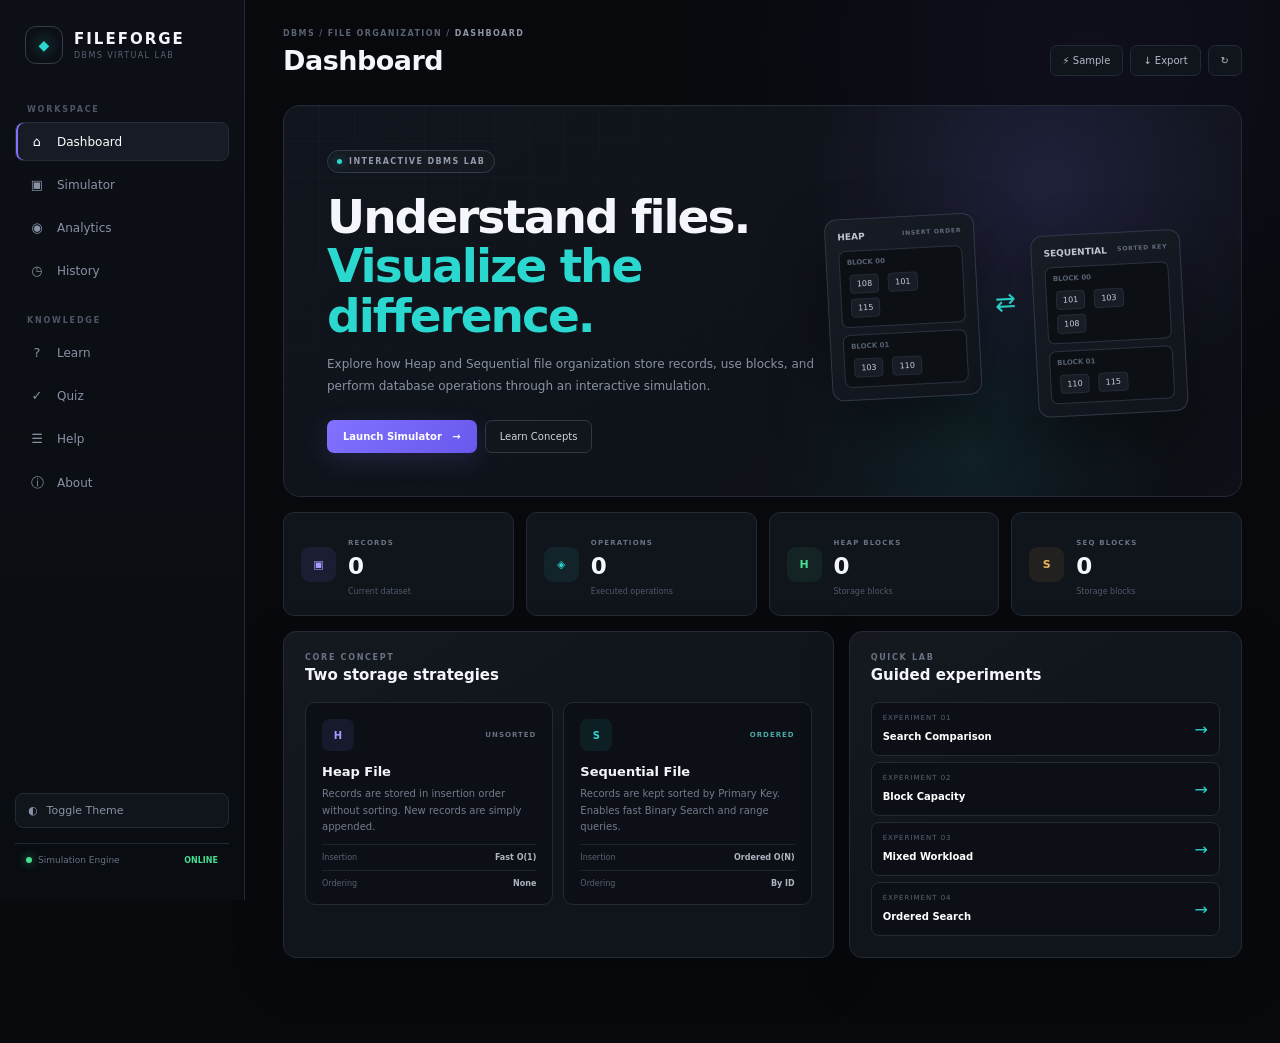
==== commit 8f576b0b: "Add files via upload" ====
--- a/index.html
+++ b/index.html
@@ -46,6 +46,9 @@
             </button>
             <button class="nav-btn" data-page="quiz">
                 <span>✓</span> Quiz
+            </button>
+            <button class="nav-btn" data-page="help">
+                <span>☰</span> Help
             </button>
             <button class="nav-btn" data-page="about">
                 <span>ⓘ</span> About
@@ -733,6 +736,156 @@
             </div>
         </section>
 
+        <!-- ==================== HELP / USER MANUAL PAGE ==================== -->
+        <section class="page" id="help">
+            <div class="learn-header">
+                <span class="status-badge">USER MANUAL</span>
+                <h2>How to use FILEFORGE</h2>
+                <p>A complete walkthrough of every control, the playback engine, and how to read the output.</p>
+            </div>
+
+            <div class="panel help-panel">
+                <span class="eyebrow">QUICK START</span>
+                <h3>Run your first simulation in 4 steps</h3>
+                <ol class="help-steps">
+                    <li>
+                        <b>Load data.</b>
+                        Open <b>Simulator</b> and click <b>⟳ Generate Dataset</b> for a random set of records,
+                        or <b>↑ Import</b> and choose <code>sample_dataset.json</code> from the project folder.
+                    </li>
+                    <li>
+                        <b>Pick a strategy.</b>
+                        In the Configuration card choose a <b>Search Strategy</b> (start with
+                        <i>Binary Search</i> or <i>Dual Race Mode</i>) and set the <b>Animation Speed</b>.
+                    </li>
+                    <li>
+                        <b>Start a search.</b>
+                        Type an existing ID into <b>RECORD ID</b> and press <b>⌕ Search</b>.
+                        The playback bar arms itself and shows <i>Searching for Record &lt;id&gt;</i>.
+                    </li>
+                    <li>
+                        <b>Step through it.</b>
+                        Press <b>▶</b> to auto-play, or <b>›</b> to advance one probe at a time and read
+                        the explanation printed for each step.
+                    </li>
+                </ol>
+            </div>
+
+            <div class="dashboard-columns">
+                <div class="panel help-panel">
+                    <span class="eyebrow">RECORD OPERATIONS</span>
+                    <h3>Insert, Search, Delete</h3>
+                    <ul class="help-list">
+                        <li><b>+ Insert</b> — needs all four fields (ID, Name, Department, Marks 0–100).
+                            The record is appended to the end of the Heap file and placed in sorted key
+                            position in the Sequential file. Duplicate IDs are rejected.</li>
+                        <li><b>⌕ Search</b> — only the <b>RECORD ID</b> field is used. This does not
+                            run instantly; it builds an animation queue you drive with the playback bar.</li>
+                        <li><b>× Delete</b> — only the <b>RECORD ID</b> field is used. The record is removed
+                            from both files and the blocks are re-rendered so you can watch records shift.</li>
+                    </ul>
+                </div>
+
+                <div class="panel help-panel">
+                    <span class="eyebrow">PLAYBACK BAR</span>
+                    <h3>Controlling the animation</h3>
+                    <ul class="help-list">
+                        <li><b>▶ / ❚❚</b> — play or pause the probe sequence at the selected speed.</li>
+                        <li><b>›</b> — advance exactly one probe. Best for viva demos and for counting
+                            comparisons by hand.</li>
+                        <li><b>‹</b> — step backward to re-examine the previous probe.</li>
+                        <li><b>Reset</b> — clear the current run and unhighlight all blocks. The data itself
+                            is not deleted.</li>
+                        <li>The progress bar and the <b>n / total</b> counter show how far through the
+                            probe sequence you are.</li>
+                    </ul>
+                </div>
+            </div>
+
+            <div class="panel help-panel">
+                <span class="eyebrow">SEARCH STRATEGIES</span>
+                <h3>What each mode demonstrates</h3>
+                <table class="complexity-table help-table">
+                    <thead>
+                        <tr><th>Strategy</th><th>Heap File</th><th>Sequential File</th><th>Use it to show</th></tr>
+                    </thead>
+                    <tbody>
+                        <tr>
+                            <td>Binary Search</td>
+                            <td>Linear scan, O(N)</td>
+                            <td>Binary search, O(log₂ N)</td>
+                            <td>The core performance gap between the two organizations</td>
+                        </tr>
+                        <tr>
+                            <td>Dual Race Mode</td>
+                            <td>Linear scan</td>
+                            <td>Binary search</td>
+                            <td>Both heads moving in lock-step, with a winner summary</td>
+                        </tr>
+                        <tr>
+                            <td>Sequential Scan</td>
+                            <td>Linear scan</td>
+                            <td>Linear scan</td>
+                            <td>That sorting alone gains nothing without the right algorithm</td>
+                        </tr>
+                        <tr>
+                            <td>Ordered Scan</td>
+                            <td>Linear scan</td>
+                            <td>Linear scan, early stop</td>
+                            <td>Early termination once a key larger than the target appears</td>
+                        </tr>
+                    </tbody>
+                </table>
+                <span class="complexity-note">Binary Search and Dual Race Mode display [L], [MID] and [R] pointer badges, and dim every record outside the active partition.</span>
+            </div>
+
+            <div class="dashboard-columns">
+                <div class="panel help-panel">
+                    <span class="eyebrow">READING THE BLOCKS</span>
+                    <h3>Storage view</h3>
+                    <ul class="help-list">
+                        <li><b>BLOCK CAPACITY</b> slider (2–8) sets how many records fit in one disk block.
+                            Lower it to create more blocks and more I/O; raise it to see fewer, fuller blocks.</li>
+                        <li><b>FULL (4/4)</b> in green means the block is packed;
+                            <b>PARTIAL (2/4)</b> in amber means it has free slots.</li>
+                        <li>Dashed outlines are empty slots — this is <b>internal fragmentation</b>.</li>
+                        <li><b>Packing Factor</b> = active records ÷ total allocated slots × 100%.</li>
+                    </ul>
+                </div>
+
+                <div class="panel help-panel">
+                    <span class="eyebrow">OTHER PAGES</span>
+                    <h3>Where everything lives</h3>
+                    <ul class="help-list">
+                        <li><b>Dashboard</b> — summary metrics and shortcuts into the simulator.</li>
+                        <li><b>Analytics</b> — comparison charts of comparisons and block accesses.</li>
+                        <li><b>History</b> — a log of every operation run in this session.</li>
+                        <li><b>Learn</b> — the underlying DBMS theory in nine short cards.</li>
+                        <li><b>Quiz</b> — self-test questions on file organization.</li>
+                        <li><b>AI Tutor</b> (inside Simulator) — click a question chip or type your own;
+                            answers use your live record count and block size.</li>
+                    </ul>
+                </div>
+            </div>
+
+            <div class="panel help-panel">
+                <span class="eyebrow">TROUBLESHOOTING</span>
+                <h3>Common issues</h3>
+                <ul class="help-list">
+                    <li><b>"Please enter all record details"</b> — Insert needs all four fields; Search and
+                        Delete need only the ID.</li>
+                    <li><b>Nothing animates after pressing Search</b> — the run is armed but paused.
+                        Press <b>▶</b> or <b>›</b>.</li>
+                    <li><b>"Record already exists"</b> — primary keys are unique; pick another ID.</li>
+                    <li><b>Import does nothing</b> — the file must be valid JSON exported by
+                        <b>↓ Report</b> / export, with <code>heap</code>, <code>sequential</code> and
+                        <code>blockSize</code> keys.</li>
+                    <li><b>Colours look wrong</b> — use <b>◐ Toggle Theme</b> at the bottom of the sidebar
+                        to switch between dark and light mode.</li>
+                </ul>
+            </div>
+        </section>
+
         <!-- ==================== ABOUT PAGE ==================== -->
         <section class="page" id="about">
             <div class="about-card panel">
@@ -769,6 +922,57 @@
                     </div>
                 </div>
             </div>
+
+            <!-- Team / developer details -->
+            <div class="panel help-panel">
+                <span class="eyebrow">DEVELOPED BY</span>
+                <h3>Project Team</h3>
+                <table class="complexity-table help-table">
+                    <thead>
+                        <tr><th>Student Name</th><th>Register / Roll Number</th><th>Contribution</th></tr>
+                    </thead>
+                    <tbody>
+                        <tr>
+                            <td>Arya Sengupta</td>
+                            <td>25BCE1795</td>
+                            <td>Search algorithms, dual race mode, fragmentation model, AI tutor</td>
+                        </tr>
+                        <tr>
+                            <td>Dani Noble Varkey</td>
+                            <td>25BCE1894</td>
+                            <td>Interface pages, help manual, testing and documentation</td>
+                        </tr>
+                        <tr>
+                            <td>Gokul B</td>
+                            <td>25BCE1989</td>
+                            <td>Interface pages, help manual, testing and documentation</td>
+                        </tr>
+                    </tbody>
+                </table>
+            </div>
+
+            <div class="dashboard-columns">
+                <div class="panel help-panel">
+                    <span class="eyebrow">COURSE DETAILS</span>
+                    <h3>Academic Information</h3>
+                    <ul class="help-list">
+                        <li><b>Department:</b> BTech. CSE</li>
+                        <li><b>Course:</b> Database Management Systems</li>
+                        <li><b>Team Number:</b> 18 — Heap vs Sequential File Visualizer</li>
+                        <li><b>Academic Year:</b> 2026-27</li>
+                    </ul>
+                </div>
+
+                <!-- <div class="panel help-panel">
+                    <span class="eyebrow">GUIDED BY</span>
+                    <h3>Faculty Guide</h3>
+                    <ul class="help-list">
+                        <li><b>Name:</b> GUIDE_NAME</li>
+                        <li><b>Designation:</b> GUIDE_DESIGNATION</li>
+                        <li><b>Institution:</b> INSTITUTION_NAME</li>
+                    </ul>
+                </div> -->
+            </div>
         </section>
 
     </main>
@@ -786,5 +990,15 @@
 <script src="js/quiz.js"></script>
 <script src="js/main.js"></script>
 
+<!-- Help page title label (runs after the app's own nav handler) -->
+<script>
+document.querySelectorAll('.nav-btn[data-page="help"]').forEach(function (btn) {
+    btn.addEventListener("click", function () {
+        document.getElementById("pageTitle").textContent = "Help & User Manual";
+        document.getElementById("breadcrumbPage").textContent = "HELP";
+    });
+});
+</script>
+
 </body>
 </html>
--- a/style.css
+++ b/style.css
@@ -2,8 +2,8 @@
     margin:0;
     padding:0;
     box-sizing:border-box;
-}
-
+}
+
 :root{
     --bg:#07090d;
     --bg2:#0b0e13;
@@ -21,12 +21,12 @@
     --orange:#eeb75d;
     --red:#ff6175;
     --shadow:0 18px 50px rgba(0,0,0,.18);
-}
-
+}
+
 html{
     scroll-behavior:smooth;
-}
-
+}
+
 body{
     background:
     radial-gradient(
@@ -45,39 +45,39 @@
     "Segoe UI",
     sans-serif;
     min-height:100vh;
-}
-
-button,
-input,
+}
+
+button,
+input,
 select{
     font:inherit;
-}
-
+}
+
 button{
     cursor:pointer;
-}
-
-button:focus-visible,
-input:focus-visible,
+}
+
+button:focus-visible,
+input:focus-visible,
 select:focus-visible{
     outline:2px solid var(--purple);
     outline-offset:2px;
-}
-
-
-/* =====================================================
-   APP
-===================================================== */
-
+}
+
+
+/* =====================================================
+   APP
+===================================================== */
+
 .app{
     min-height:100vh;
-}
-
-
-/* =====================================================
-   SIDEBAR
-===================================================== */
-
+}
+
+
+/* =====================================================
+   SIDEBAR
+===================================================== */
+
 .sidebar{
     position:fixed;
     left:0;
@@ -95,15 +95,15 @@
     display:flex;
     flex-direction:column;
     z-index:100;
-}
-
+}
+
 .brand{
     display:flex;
     align-items:center;
     gap:11px;
     padding:2px 10px 31px;
-}
-
+}
+
 .brand-mark{
     width:38px;
     height:38px;
@@ -119,21 +119,21 @@
     rgba(43,216,208,.12),
     transparent 65%
     );
-}
-
+}
+
 .brand h2{
     font-size:15px;
     letter-spacing:2px;
-}
-
+}
+
 .brand span{
     display:block;
     margin-top:3px;
     font-size:8px;
     letter-spacing:1.4px;
     color:var(--dim);
-}
-
+}
+
 .nav-label{
     font-size:8px;
     font-weight:800;
@@ -141,15 +141,15 @@
     letter-spacing:1.8px;
     padding:0 12px 8px;
     margin-top:10px;
-}
-
+}
+
 nav{
     display:flex;
     flex-direction:column;
     gap:4px;
     margin-bottom:16px;
-}
-
+}
+
 .nav-btn{
     width:100%;
     border:1px solid transparent;
@@ -163,31 +163,31 @@
     text-align:left;
     font-size:12px;
     transition:.2s;
-}
-
+}
+
 .nav-btn span{
     width:18px;
     text-align:center;
     font-size:13px;
-}
-
+}
+
 .nav-btn:hover{
     background:#131720;
     color:var(--text);
-}
-
+}
+
 .nav-btn.active{
     background:#171b25;
     color:#fff;
     border-color:#252b38;
     box-shadow:
     inset 2px 0 var(--purple);
-}
-
+}
+
 .sidebar-footer{
     margin-top:auto;
-}
-
+}
+
 .theme-btn{
     width:100%;
     border:1px solid var(--border);
@@ -199,13 +199,13 @@
     align-items:center;
     gap:9px;
     font-size:11px;
-}
-
+}
+
 .theme-btn:hover{
     color:var(--text);
     border-color:var(--border2);
-}
-
+}
+
 .engine-status{
     margin-top:15px;
     padding:11px;
@@ -215,14 +215,14 @@
     display:flex;
     align-items:center;
     gap:6px;
-}
-
+}
+
 .engine-status b{
     color:var(--green);
     margin-left:auto;
     font-size:8px;
-}
-
+}
+
 .online-dot{
     width:6px;
     height:6px;
@@ -230,49 +230,49 @@
     background:var(--green);
     box-shadow:
     0 0 10px rgba(70,223,145,.7);
-}
-
-
-/* =====================================================
-   MAIN
-===================================================== */
-
+}
+
+
+/* =====================================================
+   MAIN
+===================================================== */
+
 .main{
     margin-left:245px;
     min-height:100vh;
     padding:29px 38px 70px;
     max-width:1700px;
-}
-
+}
+
 .topbar{
     display:flex;
     justify-content:space-between;
     align-items:flex-end;
     margin-bottom:29px;
-}
-
+}
+
 .breadcrumb{
     color:#596273;
     font-size:8px;
     letter-spacing:1.4px;
     font-weight:700;
     margin-bottom:7px;
-}
-
+}
+
 .breadcrumb span{
     color:#8d95a5;
-}
-
+}
+
 .topbar h1{
     font-size:27px;
     letter-spacing:-.5px;
-}
-
+}
+
 .topbar-actions{
     display:flex;
     gap:7px;
-}
-
+}
+
 .top-btn{
     border:1px solid var(--border);
     background:var(--panel);
@@ -281,54 +281,54 @@
     padding:9px 12px;
     font-size:10px;
     transition:.2s;
-}
-
+}
+
 .top-btn:hover{
     color:white;
     border-color:var(--border2);
     transform:translateY(-1px);
-}
-
+}
+
 .danger-outline:hover{
     color:var(--red);
     border-color:rgba(255,97,117,.35);
-}
-
-
-/* =====================================================
-   PAGES
-===================================================== */
-
+}
+
+
+/* =====================================================
+   PAGES
+===================================================== */
+
 .page{
     display:none;
     animation:
     pageIn
     .25s
     ease;
-}
-
+}
+
 .page.active{
     display:block;
-}
-
+}
+
 @keyframes pageIn{
     from{
     opacity:0;
     transform:translateY(5px);
-}
-
+}
+
     to{
     opacity:1;
     transform:none;
-}
-
-}
-
-
-/* =====================================================
-   COMMON
-===================================================== */
-
+}
+
+}
+
+
+/* =====================================================
+   COMMON
+===================================================== */
+
 .panel{
     background:
     linear-gradient(
@@ -342,15 +342,15 @@
     padding:21px;
     box-shadow:var(--shadow);
     margin-bottom:15px;
-}
-
+}
+
 .section-heading{
     display:flex;
     justify-content:space-between;
     align-items:center;
     margin-bottom:18px;
-}
-
+}
+
 .section-heading > div > span{
     display:block;
     color:#697384;
@@ -358,30 +358,30 @@
     font-weight:800;
     letter-spacing:1.7px;
     margin-bottom:4px;
-}
-
+}
+
 .section-heading h3{
     font-size:15px;
-}
-
+}
+
 .eyebrow{
     color:#697384;
     font-size:8px;
     font-weight:800;
     letter-spacing:1.7px;
-}
-
+}
+
 .shortcut-hint{
     color:#50596a;
     font-size:9px;
-}
-
+}
+
 .muted-text{
     color:var(--muted);
     font-size:11px;
     line-height:1.7;
-}
-
+}
+
 .primary-btn{
     border:0;
     background:
@@ -399,20 +399,20 @@
     0 7px 25px
     rgba(130,114,255,.18);
     transition:.2s;
-}
-
+}
+
 .primary-btn:hover{
     transform:translateY(-1px);
     box-shadow:
     0 10px 28px
     rgba(130,114,255,.27);
-}
-
+}
+
 .primary-btn span{
     margin-left:7px;
-}
-
-.secondary-btn,
+}
+
+.secondary-btn,
 .ghost-btn{
     border:1px solid var(--border2);
     background:#11151c;
@@ -421,37 +421,37 @@
     border-radius:7px;
     font-size:10px;
     transition:.2s;
-}
-
-.secondary-btn:hover,
+}
+
+.secondary-btn:hover,
 .ghost-btn:hover{
     border-color:#404858;
     color:white;
     background:#161b23;
-}
-
+}
+
 .delete-btn:hover{
     color:var(--red);
     border-color:
     rgba(255,97,117,.4);
-}
-
+}
+
 .text-btn{
     border:0;
     background:none;
     color:#70798a;
     font-size:9px;
-}
-
+}
+
 .text-btn:hover{
     color:white;
-}
-
-
-/* =====================================================
-   HERO
-===================================================== */
-
+}
+
+
+/* =====================================================
+   HERO
+===================================================== */
+
 .hero{
     min-height:355px;
     border:1px solid var(--border);
@@ -478,8 +478,8 @@
     #11151d,
     #0d1016
     );
-}
-
+}
+
 .hero:before{
     content:"";
     position:absolute;
@@ -502,14 +502,14 @@
     transparent 75%
     );
     pointer-events:none;
-}
-
+}
+
 .hero-content{
     position:relative;
     z-index:1;
     max-width:650px;
-}
-
+}
+
 .status-badge{
     display:inline-flex;
     align-items:center;
@@ -522,8 +522,8 @@
     font-size:8px;
     font-weight:800;
     letter-spacing:1.4px;
-}
-
+}
+
 .status-badge span{
     width:5px;
     height:5px;
@@ -532,38 +532,38 @@
     box-shadow:
     0 0 10px
     rgba(43,216,208,.7);
-}
-
+}
+
 .hero h2{
     margin:19px 0 14px;
     font-size:47px;
     line-height:1.05;
     letter-spacing:-2px;
-}
-
+}
+
 .hero h2 em{
     color:var(--cyan);
     font-style:normal;
-}
-
+}
+
 .hero p{
     color:#8992a3;
     font-size:12px;
     line-height:1.8;
     max-width:600px;
     margin-bottom:23px;
-}
-
+}
+
 .hero-actions{
     display:flex;
     gap:8px;
-}
-
-
-/* =====================================================
-   HERO DIAGRAM
-===================================================== */
-
+}
+
+
+/* =====================================================
+   HERO DIAGRAM
+===================================================== */
+
 .hero-diagram{
     position:relative;
     z-index:1;
@@ -573,8 +573,8 @@
     transform:
     rotate(-3deg)
     translateX(-15px);
-}
-
+}
+
 .diagram-file{
     width:150px;
     padding:12px;
@@ -589,37 +589,37 @@
     box-shadow:
     0 25px 60px
     rgba(0,0,0,.35);
-}
-
+}
+
 .diagram-title{
     color:#bfc5d0;
     font-size:9px;
     font-weight:800;
     margin-bottom:9px;
-}
-
+}
+
 .diagram-title span{
     float:right;
     color:#626c7c;
     font-size:6px;
     letter-spacing:.8px;
-}
-
+}
+
 .mini-block{
     border:1px solid #2b313d;
     border-radius:7px;
     padding:7px;
     margin-top:7px;
     background:#0c1015;
-}
-
+}
+
 .mini-block b{
     display:block;
     color:#566071;
     font-size:7px;
     margin-bottom:5px;
-}
-
+}
+
 .mini-block span{
     display:inline-block;
     background:#171c25;
@@ -629,30 +629,30 @@
     margin:2px;
     color:#c8cdd7;
     font-size:8px;
-}
-
+}
+
 .sequential-diagram{
     transform:translateY(27px);
-}
-
+}
+
 .diagram-arrow{
     color:var(--cyan);
     font-size:25px;
-}
-
-
-/* =====================================================
-   STATS
-===================================================== */
-
+}
+
+
+/* =====================================================
+   STATS
+===================================================== */
+
 .stats-grid{
     display:grid;
     grid-template-columns:
     repeat(4,1fr);
     gap:12px;
     margin:15px 0;
-}
-
+}
+
 .stat-card{
     background:var(--panel);
     border:1px solid var(--border);
@@ -661,8 +661,8 @@
     display:flex;
     align-items:center;
     gap:12px;
-}
-
+}
+
 .stat-icon{
     width:35px;
     height:35px;
@@ -671,83 +671,83 @@
     place-items:center;
     font-size:11px;
     font-weight:900;
-}
-
+}
+
 .stat-icon.purple{
     color:#a69cff;
     background:
     rgba(130,114,255,.1);
-}
-
+}
+
 .stat-icon.cyan{
     color:var(--cyan);
     background:
     rgba(43,216,208,.08);
-}
-
+}
+
 .stat-icon.green{
     color:var(--green);
     background:
     rgba(70,223,145,.08);
-}
-
+}
+
 .stat-icon.orange{
     color:var(--orange);
     background:
     rgba(238,183,93,.08);
-}
-
+}
+
 .stat-card span{
     color:#697384;
     font-size:7px;
     font-weight:800;
     letter-spacing:1.2px;
-}
-
+}
+
 .stat-card strong{
     display:block;
     font-size:23px;
     margin-top:4px;
-}
-
+}
+
 .stat-card small{
     color:#4f5869;
     font-size:8px;
-}
-
-
-/* =====================================================
-   DASHBOARD COLUMNS
-===================================================== */
-
+}
+
+
+/* =====================================================
+   DASHBOARD COLUMNS
+===================================================== */
+
 .dashboard-columns{
     display:grid;
     grid-template-columns:
     1.4fr
     1fr;
     gap:15px;
-}
-
+}
+
 .strategy-cards{
     display:grid;
     grid-template-columns:1fr 1fr;
     gap:10px;
-}
-
+}
+
 .strategy-card{
     padding:16px;
     background:#0c1016;
     border:1px solid var(--border);
     border-radius:10px;
-}
-
+}
+
 .strategy-top{
     display:flex;
     justify-content:space-between;
     align-items:center;
     margin-bottom:13px;
-}
-
+}
+
 .strategy-icon{
     width:32px;
     height:32px;
@@ -756,43 +756,43 @@
     place-items:center;
     font-weight:900;
     font-size:10px;
-}
-
+}
+
 .heap-icon{
     color:#a69cff;
     background:
     rgba(130,114,255,.1);
-}
-
+}
+
 .seq-icon{
     color:var(--cyan);
     background:
     rgba(43,216,208,.08);
-}
-
+}
+
 .strategy-tag{
     color:#686f80;
     font-size:7px;
     font-weight:800;
     letter-spacing:1px;
-}
-
+}
+
 .cyan-tag{
     color:#4ca9a5;
-}
-
+}
+
 .strategy-card h4{
     font-size:13px;
     margin-bottom:7px;
-}
-
+}
+
 .strategy-card p{
     color:#727b8c;
     font-size:10px;
     line-height:1.65;
     min-height:48px;
-}
-
+}
+
 .strategy-line{
     display:flex;
     justify-content:space-between;
@@ -801,23 +801,23 @@
     border-top:1px solid #1c212b;
     font-size:8px;
     color:#596273;
-}
-
+}
+
 .strategy-line b{
     color:#aeb5c1;
-}
-
-
-/* =====================================================
-   EXPERIMENTS
-===================================================== */
-
+}
+
+
+/* =====================================================
+   EXPERIMENTS
+===================================================== */
+
 .experiment-list{
     display:flex;
     flex-direction:column;
     gap:6px;
-}
-
+}
+
 .experiment-list button{
     width:100%;
     border:1px solid var(--border);
@@ -830,51 +830,51 @@
     justify-content:space-between;
     text-align:left;
     transition:.2s;
-}
-
+}
+
 .experiment-list button:hover{
     background:#151a22;
     border-color:#353c4b;
     transform:translateX(2px);
-}
-
+}
+
 .experiment-list small{
     display:block;
     color:#596273;
     font-size:7px;
     letter-spacing:1px;
     margin-bottom:3px;
-}
-
+}
+
 .experiment-list b{
     font-size:10px;
-}
-
+}
+
 .experiment-list button > span{
     color:var(--cyan);
-}
-
-
-/* =====================================================
-   SIMULATOR
-===================================================== */
-
+}
+
+
+/* =====================================================
+   SIMULATOR
+===================================================== */
+
 .simulator-toolbar{
     display:flex;
     justify-content:space-between;
     align-items:center;
-}
-
+}
+
 .toolbar-title h3{
     font-size:17px;
     margin:6px 0;
-}
-
+}
+
 .toolbar-title p{
     color:var(--muted);
     font-size:10px;
-}
-
+}
+
 .live-indicator{
     display:flex;
     align-items:center;
@@ -883,33 +883,33 @@
     font-size:8px;
     font-weight:800;
     letter-spacing:1.1px;
-}
-
+}
+
 .live-indicator span{
     width:5px;
     height:5px;
     background:var(--green);
     border-radius:50%;
-}
-
+}
+
 .toolbar-actions{
     display:flex;
     gap:6px;
-}
-
-
-/* =====================================================
-   INPUT
-===================================================== */
-
+}
+
+
+/* =====================================================
+   INPUT
+===================================================== */
+
 .record-form{
     display:grid;
     grid-template-columns:
     repeat(4,1fr);
     gap:10px;
-}
-
-.field label,
+}
+
+.field label,
 .config-item label{
     display:block;
     color:#687283;
@@ -917,9 +917,9 @@
     font-weight:800;
     letter-spacing:1.3px;
     margin-bottom:6px;
-}
-
-.field input,
+}
+
+.field input,
 .config-item select{
     width:100%;
     border:1px solid var(--border);
@@ -929,23 +929,23 @@
     padding:10px;
     font-size:10px;
     transition:.2s;
-}
-
+}
+
 .field input::placeholder{
     color:#454d5b;
-}
-
-.field input:focus,
+}
+
+.field input:focus,
 .config-item select:focus{
     border-color:#5a4fd1;
-}
-
+}
+
 .operation-row{
     display:flex;
     gap:7px;
     margin-top:12px;
-}
-
+}
+
 .configuration{
     border-top:1px solid var(--border);
     margin-top:18px;
@@ -956,62 +956,62 @@
     1fr
     1fr;
     gap:20px;
-}
-
+}
+
 .config-item small{
     display:block;
     color:#4f5868;
     font-size:7px;
     margin-top:6px;
-}
-
+}
+
 .range-wrap{
     display:flex;
     align-items:center;
     gap:10px;
-}
-
+}
+
 .range-wrap input{
     width:100%;
     accent-color:var(--purple);
-}
-
+}
+
 .range-wrap b{
     width:20px;
     color:var(--text);
     font-size:11px;
-}
-
-
-/* =====================================================
-   FILE PANELS
-===================================================== */
-
+}
+
+
+/* =====================================================
+   FILE PANELS
+===================================================== */
+
 .file-comparison{
     display:grid;
     grid-template-columns:
     1fr
     1fr;
     gap:15px;
-}
-
+}
+
 .file-panel{
     min-height:360px;
-}
-
+}
+
 .file-header{
     display:flex;
     justify-content:space-between;
     align-items:center;
     margin-bottom:14px;
-}
-
+}
+
 .file-heading{
     display:flex;
     align-items:center;
     gap:10px;
-}
-
+}
+
 .large-file-icon{
     width:39px;
     height:39px;
@@ -1020,48 +1020,48 @@
     border-radius:10px;
     font-weight:900;
     font-size:12px;
-}
-
+}
+
 .file-heading > div:last-child > span{
     color:#596273;
     font-size:7px;
     letter-spacing:1.1px;
     font-weight:800;
-}
-
+}
+
 .file-heading h3{
     font-size:15px;
     margin:2px 0;
-}
-
+}
+
 .file-heading small{
     color:#5e6777;
     font-size:8px;
-}
-
+}
+
 .file-stats{
     display:flex;
     gap:16px;
-}
-
+}
+
 .file-stats div{
     text-align:right;
-}
-
+}
+
 .file-stats span{
     display:block;
     color:#596273;
     font-size:6px;
     font-weight:800;
     letter-spacing:1px;
-}
-
+}
+
 .file-stats b{
     display:block;
     margin-top:3px;
     font-size:13px;
-}
-
+}
+
 .file-path{
     color:#4e5767;
     font-size:7px;
@@ -1070,34 +1070,34 @@
     border-bottom:1px solid var(--border);
     padding:8px 0;
     margin-bottom:13px;
-}
-
+}
+
 .blocks{
     display:grid;
     grid-template-columns:
     repeat(auto-fill,minmax(135px,1fr));
     gap:10px;
-}
-
+}
+
 .block{
     background:#0b0f14;
     border:1px solid #252c37;
     border-radius:9px;
     padding:9px;
     transition:.3s;
-}
-
+}
+
 .block:hover{
     border-color:#353d4c;
-}
-
+}
+
 .block.active{
     border-color:var(--cyan);
     box-shadow:
     0 0 22px
     rgba(43,216,208,.08);
-}
-
+}
+
 .block-header{
     display:flex;
     justify-content:space-between;
@@ -1105,8 +1105,8 @@
     font-size:7px;
     letter-spacing:1px;
     margin-bottom:7px;
-}
-
+}
+
 .record{
     padding:8px;
     background:#151a22;
@@ -1115,27 +1115,27 @@
     margin:4px 0;
     font-size:9px;
     transition:.3s;
-}
-
+}
+
 .record strong{
     font-size:10px;
-}
-
+}
+
 .record small{
     display:block;
     color:#657082;
     font-size:7px;
     margin-top:2px;
-}
-
+}
+
 .record.checking{
     border-color:var(--orange);
     background:
     rgba(238,183,93,.08);
     transform:
     scale(1.025);
-}
-
+}
+
 .record.found{
     border-color:var(--green);
     background:
@@ -1143,34 +1143,34 @@
     box-shadow:
     0 0 15px
     rgba(70,223,145,.08);
-}
-
+}
+
 .record.not-found{
     opacity:.45;
-}
-
-/* =====================================================
-   BINARY SEARCH POINTERS & RANGE EXCLUSION
-===================================================== */
-
+}
+
+/* =====================================================
+   BINARY SEARCH POINTERS & RANGE EXCLUSION
+===================================================== */
+
 .record.low-ptr{
     border-color:var(--cyan) !important;
     position:relative;
-}
-
+}
+
 .record.mid-ptr{
     border-color:var(--purple) !important;
     background:rgba(130,114,255,.16) !important;
     transform:scale(1.04);
     box-shadow:0 0 16px rgba(130,114,255,.32);
     position:relative;
-}
-
+}
+
 .record.high-ptr{
     border-color:var(--orange) !important;
     position:relative;
-}
-
+}
+
 .ptr-badge{
     position:absolute;
     top:-8px;
@@ -1183,30 +1183,30 @@
     z-index:10;
     text-transform:uppercase;
     box-shadow:0 2px 6px rgba(0,0,0,.4);
-}
-
+}
+
 .ptr-badge.low{
     background:var(--cyan);
     color:#0b0f14;
-}
-
+}
+
 .ptr-badge.mid{
     background:var(--purple);
     color:#fff;
     box-shadow:0 0 10px var(--purple);
-}
-
+}
+
 .ptr-badge.high{
     background:var(--orange);
     color:#0b0f14;
-}
-
+}
+
 .record.range-excluded{
     opacity:.22;
     filter:grayscale(.85);
     transition:opacity .3s ease, filter .3s ease;
-}
-
+}
+
 .empty-file{
     grid-column:1/-1;
     padding:50px 10px;
@@ -1215,13 +1215,13 @@
     font-size:10px;
     border:1px dashed #242b36;
     border-radius:9px;
-}
-
-
-/* =====================================================
-   PLAYBACK
-===================================================== */
-
+}
+
+
+/* =====================================================
+   PLAYBACK
+===================================================== */
+
 .playback-panel{
     display:grid;
     grid-template-columns:
@@ -1230,27 +1230,27 @@
     auto;
     align-items:center;
     gap:20px;
-}
-
+}
+
 .playback-panel h3{
     margin-top:5px;
     font-size:13px;
-}
-
+}
+
 .playback-progress{
     display:flex;
     align-items:center;
     gap:10px;
-}
-
+}
+
 .progress-track{
     flex:1;
     height:5px;
     background:#1d232d;
     border-radius:5px;
     overflow:hidden;
-}
-
+}
+
 .progress-track i{
     display:block;
     height:100%;
@@ -1262,22 +1262,22 @@
     var(--cyan)
     );
     transition:.25s;
-}
-
+}
+
 .playback-progress span{
     color:#6b7484;
     font-size:8px;
     min-width:34px;
     text-align:right;
-}
-
+}
+
 .playback-actions{
     display:flex;
     align-items:center;
     gap:5px;
-}
-
-.circle-btn,
+}
+
+.circle-btn,
 .play-btn{
     border:1px solid var(--border2);
     background:#121720;
@@ -1287,66 +1287,66 @@
     border-radius:50%;
     display:grid;
     place-items:center;
-}
-
+}
+
 .play-btn{
     background:var(--purple);
     border-color:var(--purple);
-}
-
+}
+
 .reset-playback{
     border:0;
     background:transparent;
     color:#626c7c;
     font-size:8px;
     margin-left:6px;
-}
-
+}
+
 .reset-playback:hover{
     color:white;
-}
-
-
-/* =====================================================
-   ANALYSIS
-===================================================== */
-
+}
+
+
+/* =====================================================
+   ANALYSIS
+===================================================== */
+
 .analysis-grid{
     display:grid;
     grid-template-columns:
     1fr
     1fr;
     gap:15px;
-}
-
+}
+
 .result-content{
     min-height:115px;
-}
-
+}
+
 .empty-result{
     padding:23px;
     text-align:center;
     color:#566071;
-}
-
+}
+
 .empty-result div{
     font-size:24px;
     margin-bottom:5px;
-}
-
+}
+
 .result-title{
     font-size:14px;
     margin-bottom:10px;
-}
-
+}
+
 .result-success{
     color:var(--green);
-}
-
+}
+
 .result-fail{
     color:var(--red);
-}
-
+}
+
 .result-status{
     font-size:7px;
     padding:5px 7px;
@@ -1354,44 +1354,44 @@
     border:1px solid var(--border);
     color:#626b7b;
     letter-spacing:1px;
-}
-
+}
+
 .result-status.success{
     color:var(--green);
     border-color:
     rgba(70,223,145,.25);
     background:
     rgba(70,223,145,.05);
-}
-
+}
+
 .result-status.fail{
     color:var(--red);
     border-color:
     rgba(255,97,117,.25);
     background:
     rgba(255,97,117,.05);
-}
-
+}
+
 .result-row{
     display:flex;
     justify-content:space-between;
     padding:8px 0;
     border-bottom:1px solid #1d222b;
     font-size:9px;
-}
-
+}
+
 .result-row span{
     color:#687283;
-}
-
+}
+
 .result-row b{
     color:#d5dae3;
-}
-
+}
+
 .explanation-panel{
     position:relative;
-}
-
+}
+
 .ai-badge{
     color:#9c92ff;
     border:1px solid
@@ -1403,28 +1403,28 @@
     font-size:6px;
     font-weight:800;
     letter-spacing:1px;
-}
-
+}
+
 #explanation{
     color:#7e8798;
     font-size:10px;
     line-height:1.8;
-}
-
+}
+
 #explanation strong{
     color:#d9dde5;
-}
-
-
-/* =====================================================
-   ACTIVITY LOG
-===================================================== */
-
+}
+
+
+/* =====================================================
+   ACTIVITY LOG
+===================================================== */
+
 .activity-log{
     max-height:220px;
     overflow:auto;
-}
-
+}
+
 .log-entry{
     display:grid;
     grid-template-columns:
@@ -1435,59 +1435,59 @@
     padding:9px 0;
     border-bottom:1px solid #1b2028;
     font-size:8px;
-}
-
+}
+
 .log-time{
     color:#4f5868;
-}
-
+}
+
 .log-type{
     color:var(--cyan);
     font-weight:800;
     letter-spacing:.7px;
-}
-
+}
+
 .log-message{
     color:#818a9b;
-}
-
-
-/* =====================================================
-   PAGE INTRO
-===================================================== */
-
+}
+
+
+/* =====================================================
+   PAGE INTRO
+===================================================== */
+
 .page-intro{
     margin-bottom:22px;
-}
-
+}
+
 .page-intro h2{
     font-size:31px;
     margin:8px 0 6px;
     letter-spacing:-.8px;
-}
-
+}
+
 .page-intro p{
     color:var(--muted);
     font-size:11px;
-}
-
-
-/* =====================================================
-   ANALYTICS
-===================================================== */
-
+}
+
+
+/* =====================================================
+   ANALYTICS
+===================================================== */
+
 .analytics-grid{
     display:grid;
     grid-template-columns:
     1fr
     1fr;
     gap:15px;
-}
-
+}
+
 .bar-chart{
     padding:10px 0;
-}
-
+}
+
 .bar-row{
     display:grid;
     grid-template-columns:
@@ -1497,37 +1497,37 @@
     gap:10px;
     align-items:center;
     margin:17px 0;
-}
-
+}
+
 .bar-label{
     color:#8992a2;
     font-size:9px;
     display:flex;
     align-items:center;
     gap:7px;
-}
-
+}
+
 .legend-dot{
     width:6px;
     height:6px;
     border-radius:50%;
-}
-
+}
+
 .purple-dot{
     background:var(--purple);
-}
-
+}
+
 .cyan-dot{
     background:var(--cyan);
-}
-
+}
+
 .bar-track{
     height:13px;
     border-radius:5px;
     background:#0a0e13;
     overflow:hidden;
-}
-
+}
+
 .bar-track i{
     display:block;
     width:0;
@@ -1543,9 +1543,9 @@
     var(--purple),
     var(--purple2)
     );
-}
-
-.bar-row:nth-child(2)
+}
+
+.bar-row:nth-child(2)
 .bar-track i{
     background:
     linear-gradient(
@@ -1553,89 +1553,89 @@
     #1baea9,
     var(--cyan)
     );
-}
-
+}
+
 .bar-row > b{
     font-size:9px;
     text-align:right;
-}
-
+}
+
 .complexity-table{
     width:100%;
     border-collapse:collapse;
     font-size:9px;
-}
-
+}
+
 .complexity-table th{
     color:#5d6676;
     font-weight:700;
     text-align:left;
     padding:8px;
     border-bottom:1px solid var(--border);
-}
-
+}
+
 .complexity-table td{
     padding:9px 8px;
     border-bottom:1px solid #1d222b;
     color:#9aa2b0;
-}
-
+}
+
 .complexity-table td:not(:first-child){
     color:#d1d6df;
     font-weight:700;
-}
-
+}
+
 .complexity-note{
     display:block;
     color:#4f5868;
     font-size:7px;
     margin-top:9px;
-}
-
+}
+
 .workload-result{
     margin-top:14px;
     background:#0b0f14;
     border:1px solid var(--border);
     border-radius:8px;
     padding:15px;
-}
-
+}
+
 .workload-grid{
     display:grid;
     grid-template-columns:
     repeat(4,1fr);
     gap:8px;
-}
-
+}
+
 .workload-stat{
     padding:12px;
     background:#11161d;
     border:1px solid #202732;
     border-radius:7px;
-}
-
+}
+
 .workload-stat span{
     display:block;
     color:#596273;
     font-size:7px;
     margin-bottom:4px;
-}
-
+}
+
 .workload-stat b{
     font-size:16px;
-}
-
-
-/* =====================================================
-   HISTORY
-===================================================== */
-
+}
+
+
+/* =====================================================
+   HISTORY
+===================================================== */
+
 .history-list{
     display:flex;
     flex-direction:column;
     gap:7px;
-}
-
+}
+
 .history-item{
     display:flex;
     justify-content:space-between;
@@ -1644,36 +1644,36 @@
     border:1px solid var(--border);
     padding:13px;
     border-radius:8px;
-}
-
+}
+
 .history-info strong{
     display:block;
     font-size:10px;
     margin-bottom:4px;
-}
-
+}
+
 .history-info small{
     color:#5c6676;
     font-size:8px;
-}
-
+}
+
 .history-actions{
     display:flex;
     gap:6px;
-}
-
+}
+
 .history-empty{
     padding:45px;
     text-align:center;
     color:#596273;
     font-size:10px;
-}
-
-
-/* =====================================================
-   LEARN
-===================================================== */
-
+}
+
+
+/* =====================================================
+   LEARN
+===================================================== */
+
 .learn-header{
     padding:38px;
     margin-bottom:15px;
@@ -1686,84 +1686,84 @@
     transparent 30%
     ),
     var(--panel);
-}
-
+}
+
 .learn-header h2{
     font-size:35px;
     margin:15px 0 7px;
-}
-
+}
+
 .learn-header p{
     color:var(--muted);
     font-size:11px;
-}
-
+}
+
 .learn-grid{
     display:grid;
     grid-template-columns:
     repeat(3,1fr);
     gap:12px;
-}
-
+}
+
 .learn-card{
     padding:20px;
     background:var(--panel);
     border:1px solid var(--border);
     border-radius:11px;
     transition:.2s;
-}
-
+}
+
 .learn-card:hover{
     transform:translateY(-2px);
     border-color:#353c4b;
-}
-
+}
+
 .learn-card > span{
     color:var(--cyan);
     font-size:8px;
     font-weight:900;
     letter-spacing:1px;
-}
-
+}
+
 .learn-card h3{
     margin:12px 0 8px;
     font-size:13px;
-}
-
+}
+
 .learn-card p{
     color:#717b8c;
     font-size:9px;
     line-height:1.8;
-}
-
-
-/* =====================================================
-   QUIZ
-===================================================== */
-
+}
+
+
+/* =====================================================
+   QUIZ
+===================================================== */
+
 .quiz-container{
     max-width:850px;
     margin:0 auto;
     padding:32px;
-}
-
+}
+
 .quiz-progress{
     margin-bottom:30px;
-}
-
+}
+
 .quiz-progress > span{
     color:#677182;
     font-size:8px;
-}
-
+}
+
 .quiz-progress > div{
     margin-top:8px;
     height:4px;
     background:#1d232d;
     border-radius:4px;
     overflow:hidden;
-}
-
+}
+
 .quiz-progress i{
     display:block;
     width:20%;
@@ -1774,22 +1774,22 @@
     var(--purple),
     var(--cyan)
     );
-}
-
+}
+
 #quizQuestion{
     font-size:20px;
     line-height:1.45;
     margin-bottom:22px;
-}
-
+}
+
 .quiz-options{
     display:grid;
     grid-template-columns:
     1fr
     1fr;
     gap:8px;
-}
-
+}
+
 .quiz-option{
     border:1px solid var(--border);
     background:#0b0f14;
@@ -1799,33 +1799,33 @@
     text-align:left;
     font-size:10px;
     transition:.2s;
-}
-
+}
+
 .quiz-option:hover{
     border-color:#3b4352;
     color:white;
-}
-
+}
+
 .quiz-option.correct{
     border-color:
     rgba(70,223,145,.5);
     background:
     rgba(70,223,145,.08);
     color:var(--green);
-}
-
+}
+
 .quiz-option.wrong{
     border-color:
     rgba(255,97,117,.5);
     background:
     rgba(255,97,117,.07);
     color:var(--red);
-}
-
+}
+
 .quiz-option:disabled{
     cursor:default;
-}
-
+}
+
 .quiz-footer{
     display:flex;
     justify-content:space-between;
@@ -1833,18 +1833,18 @@
     margin-top:24px;
     padding-top:18px;
     border-top:1px solid var(--border);
-}
-
+}
+
 #quizScore{
     color:#697384;
     font-size:9px;
-}
-
-
-/* =====================================================
-   ABOUT
-===================================================== */
-
+}
+
+
+/* =====================================================
+   ABOUT
+===================================================== */
+
 .about-card{
     padding:60px 30px;
     text-align:center;
@@ -1855,32 +1855,32 @@
     transparent 35%
     ),
     var(--panel);
-}
-
+}
+
 .about-mark{
     font-size:40px;
     color:var(--cyan);
     margin-bottom:14px;
-}
-
+}
+
 .about-card h2{
     font-size:42px;
     letter-spacing:6px;
     margin:16px 0 6px;
-}
-
+}
+
 .about-card p{
     color:var(--muted);
     font-size:11px;
-}
-
+}
+
 .about-tags{
     display:flex;
     justify-content:center;
     gap:6px;
     margin-top:20px;
-}
-
+}
+
 .about-tags span{
     padding:6px 9px;
     border:1px solid var(--border);
@@ -1888,22 +1888,22 @@
     color:#626c7c;
     font-size:7px;
     letter-spacing:1px;
-}
-
+}
+
 .large-paragraph{
     color:#7d8797;
     font-size:11px;
     line-height:1.9;
     margin-top:11px;
-}
-
+}
+
 .tech-stack{
     display:flex;
     flex-wrap:wrap;
     gap:6px;
     margin-top:14px;
-}
-
+}
+
 .tech-stack span{
     border:1px solid var(--border);
     background:#0c1016;
@@ -1911,13 +1911,13 @@
     padding:7px 9px;
     border-radius:6px;
     font-size:8px;
-}
-
-
-/* =====================================================
-   TOAST
-===================================================== */
-
+}
+
+
+/* =====================================================
+   TOAST
+===================================================== */
+
 #toastContainer{
     position:fixed;
     right:22px;
@@ -1926,8 +1926,8 @@
     display:flex;
     flex-direction:column;
     gap:7px;
-}
-
+}
+
 .toast{
     min-width:250px;
     padding:12px 14px;
@@ -1941,38 +1941,38 @@
     toastIn
     .25s
     ease;
-}
-
+}
+
 .toast.success{
     border-left:3px solid var(--green);
-}
-
+}
+
 .toast.error{
     border-left:3px solid var(--red);
-}
-
+}
+
 .toast.info{
     border-left:3px solid var(--cyan);
-}
-
+}
+
 @keyframes toastIn{
     from{
     opacity:0;
     transform:translateX(15px);
-}
-
+}
+
     to{
     opacity:1;
     transform:none;
-}
-
-}
-
-
-/* =====================================================
-   LIGHT MODE
-===================================================== */
-
+}
+
+}
+
+
+/* =====================================================
+   LIGHT MODE
+===================================================== */
+
 body.light-mode{
     --bg:#f2f4f8;
     --bg2:#fff;
@@ -1984,79 +1984,79 @@
     --muted:#697386;
     --dim:#8b94a3;
     background:#f2f4f8;
-}
-
+}
+
 body.light-mode .sidebar{
     background:#fff;
-}
-
-body.light-mode .field input,
-body.light-mode .config-item select,
-body.light-mode .block,
-body.light-mode .record,
-body.light-mode .mini-block,
-body.light-mode .strategy-card,
-body.light-mode .experiment-list button,
-body.light-mode .workload-result,
-body.light-mode .history-item,
+}
+
+body.light-mode .field input,
+body.light-mode .config-item select,
+body.light-mode .block,
+body.light-mode .record,
+body.light-mode .mini-block,
+body.light-mode .strategy-card,
+body.light-mode .experiment-list button,
+body.light-mode .workload-result,
+body.light-mode .history-item,
 body.light-mode .quiz-option{
     background:#f6f8fb;
-}
-
+}
+
 body.light-mode .hero{
     background:#fff;
-}
-
-body.light-mode .panel,
+}
+
+body.light-mode .panel,
 body.light-mode .stat-card{
     box-shadow:0 5px 25px rgba(0,0,0,.04);
-}
-
-
-/* =====================================================
-   RESPONSIVE
-===================================================== */
-
+}
+
+
+/* =====================================================
+   RESPONSIVE
+===================================================== */
+
 @media(max-width:1200px){
     .sidebar{
     width:220px;
-}
-
+}
+
     .main{
     margin-left:220px;
     padding:25px;
-}
-
+}
+
     .hero h2{
     font-size:39px;
-}
-
+}
+
     .hero-diagram{
     transform:scale(.85);
-}
-
+}
+
     .stats-grid{
     grid-template-columns:1fr 1fr;
-}
-
+}
+
     .record-form{
     grid-template-columns:1fr 1fr;
-}
-
-    .dashboard-columns,
-    .file-comparison,
-    .analysis-grid,
+}
+
+    .dashboard-columns,
+    .file-comparison,
+    .analysis-grid,
     .analytics-grid{
     grid-template-columns:1fr;
-}
-
+}
+
     .learn-grid{
     grid-template-columns:1fr 1fr;
-}
-
-}
-
-
+}
+
+}
+
+
 @media(max-width:780px){
     .sidebar{
     position:relative;
@@ -2065,157 +2065,157 @@
     border-right:0;
     border-bottom:1px solid var(--border);
     padding:15px;
-}
-
+}
+
     .app{
     display:block;
-}
-
+}
+
     .brand{
     padding-bottom:15px;
-}
-
+}
+
     .sidebar nav{
     display:grid;
     grid-template-columns:
     repeat(3,1fr);
-}
-
+}
+
     .nav-label{
     display:none;
-}
-
+}
+
     .sidebar-footer{
     display:none;
-}
-
+}
+
     .main{
     margin-left:0;
     width:100%;
     padding:18px;
-}
-
+}
+
     .topbar{
     align-items:flex-start;
     gap:10px;
-}
-
+}
+
     .topbar-actions{
     flex-wrap:wrap;
     justify-content:flex-end;
-}
-
+}
+
     .hero{
     padding:28px;
     min-height:auto;
-}
-
+}
+
     .hero-diagram{
     display:none;
-}
-
+}
+
     .hero h2{
     font-size:33px;
-}
-
+}
+
     .stats-grid{
     grid-template-columns:1fr 1fr;
-}
-
-    .strategy-cards,
-    .learn-grid,
+}
+
+    .strategy-cards,
+    .learn-grid,
     .quiz-options{
     grid-template-columns:1fr;
-}
-
+}
+
     .simulator-toolbar{
     flex-direction:column;
     align-items:flex-start;
     gap:15px;
-}
-
+}
+
     .toolbar-actions{
     flex-wrap:wrap;
-}
-
+}
+
     .configuration{
     grid-template-columns:1fr;
-}
-
+}
+
     .playback-panel{
     grid-template-columns:1fr;
     gap:13px;
-}
-
+}
+
     .playback-actions{
     justify-content:center;
-}
-
+}
+
     .workload-grid{
     grid-template-columns:1fr 1fr;
-}
-
-}
-
-
+}
+
+}
+
+
 @media(max-width:500px){
     .main{
     padding:12px;
-}
-
+}
+
     .topbar h1{
     font-size:22px;
-}
-
+}
+
     .topbar-actions{
     gap:4px;
-}
-
+}
+
     .top-btn{
     padding:8px;
-}
-
+}
+
     .stats-grid{
     grid-template-columns:1fr;
-}
-
+}
+
     .record-form{
     grid-template-columns:1fr;
-}
-
+}
+
     .operation-row{
     flex-wrap:wrap;
-}
-
+}
+
     .file-stats{
     display:none;
-}
-
+}
+
     .workload-grid{
     grid-template-columns:1fr;
-}
-
+}
+
     .quiz-container{
     padding:20px;
-}
-
+}
+
     .about-tags{
     flex-wrap:wrap;
-}
-
-}
-
-
-/* =====================================================
-   STORAGE HEALTH & FRAGMENTATION DASHBOARD
-===================================================== */
-
+}
+
+}
+
+
+/* =====================================================
+   STORAGE HEALTH & FRAGMENTATION DASHBOARD
+===================================================== */
+
 .storage-health-panel {
     background: linear-gradient(135deg, rgba(130,114,255,0.06), rgba(82,231,234,0.04)), var(--panel);
     border: 1px solid var(--border);
     margin-bottom: 24px;
-}
-
+}
+
 .storage-health-header {
     display: flex;
     justify-content: space-between;
@@ -2223,13 +2223,13 @@
     margin-bottom: 16px;
     flex-wrap: wrap;
     gap: 12px;
-}
-
+}
+
 .storage-health-header h3 {
     font-size: 16px;
     margin-top: 4px;
-}
-
+}
+
 .efficiency-pill {
     padding: 6px 14px;
     border-radius: 20px;
@@ -2237,14 +2237,14 @@
     border: 1px solid rgba(70,223,145,0.3);
     color: var(--green);
     font-size: 11px;
-}
-
+}
+
 .storage-metrics-grid {
     display: grid;
     grid-template-columns: repeat(4, 1fr);
     gap: 12px;
-}
-
+}
+
 .storage-metric-card {
     background: #0d1117;
     border: 1px solid var(--border);
@@ -2253,79 +2253,79 @@
     display: flex;
     flex-direction: column;
     gap: 4px;
-}
-
+}
+
 .metric-label {
     font-size: 8px;
     color: #6c788a;
     font-weight: 700;
     letter-spacing: 0.6px;
-}
-
+}
+
 .metric-val {
     font-size: 18px;
     font-weight: 800;
     color: #f0f3f8;
-}
-
+}
+
 .metric-val small {
     font-size: 10px;
     color: #798497;
     font-weight: 400;
-}
-
+}
+
 .metric-sub {
     font-size: 8px;
     color: #8893a4;
-}
-
-/* BLOCK STATUS TAGS & EMPTY SLOTS */
+}
+
+/* BLOCK STATUS TAGS & EMPTY SLOTS */
 .block-tag {
     font-size: 7px;
     font-weight: 800;
     padding: 2px 6px;
     border-radius: 4px;
     letter-spacing: 0.5px;
-}
-
+}
+
 .block-tag.full {
     background: rgba(70,223,145,0.15);
     color: var(--green);
     border: 1px solid rgba(70,223,145,0.3);
-}
-
+}
+
 .block-tag.partial {
     background: rgba(238,183,93,0.15);
     color: var(--orange);
     border: 1px solid rgba(238,183,93,0.3);
-}
-
+}
+
 .block-cap {
     font-size: 8px;
     color: #727e91;
-}
-
+}
+
 .record.empty-slot {
     border: 1px dashed #2c3646;
     background: rgba(20,26,35,0.5);
     opacity: 0.65;
-}
-
+}
+
 .record.empty-slot strong {
     color: #5d697b;
     font-weight: 500;
-}
-
+}
+
 .record.empty-slot small {
     color: #ff9966;
     font-style: italic;
-}
-
-/* EXPLANATION CARDS */
+}
+
+/* EXPLANATION CARDS */
 .explain-card {
     line-height: 1.6;
-}
-
+}
+
 .explain-badge {
     display: inline-block;
     font-size: 7px;
@@ -2333,79 +2333,79 @@
     color: var(--cyan);
     letter-spacing: 1px;
     margin-bottom: 8px;
-}
-
+}
+
 .explain-metrics-grid {
     display: grid;
     grid-template-columns: 1fr 1fr;
     gap: 8px;
     margin: 12px 0;
-}
-
+}
+
 .explain-metric-box {
     background: #0b0f14;
     padding: 10px 12px;
     border-radius: 6px;
     border: 1px solid var(--border);
-}
-
+}
+
 .metric-num {
     font-size: 16px;
     font-weight: 800;
     margin: 2px 0;
-}
-
+}
+
 .metric-num.purple {
     color: var(--purple);
-}
-
+}
+
 .metric-num.cyan {
     color: var(--cyan);
-}
-
-/* AI TUTOR BOX */
+}
+
+/* AI TUTOR BOX */
 .ai-tutor-box {
     margin-top: 18px;
     padding-top: 16px;
     border-top: 1px solid var(--border);
-}
-
+}
+
 .ai-tutor-header {
     display: flex;
     justify-content: space-between;
     align-items: center;
     margin-bottom: 12px;
-}
-
+}
+
 .ai-tutor-title {
     display: flex;
     align-items: center;
     gap: 6px;
-}
-
+}
+
 .ai-sparkle {
     color: var(--purple);
     font-size: 14px;
-}
-
+}
+
 .ai-tutor-title h4 {
     font-size: 13px;
     font-weight: 700;
-}
-
+}
+
 .ai-sublabel {
     font-size: 8px;
     color: #717d91;
     letter-spacing: 0.5px;
-}
-
+}
+
 .ai-chips {
     display: flex;
     flex-wrap: wrap;
     gap: 6px;
     margin-bottom: 12px;
-}
-
+}
+
 .ai-chip {
     background: #0f131a;
     border: 1px solid #232c3a;
@@ -2415,20 +2415,20 @@
     font-size: 8px;
     cursor: pointer;
     transition: 0.2s;
-}
-
+}
+
 .ai-chip:hover {
     border-color: var(--purple);
     color: #fff;
     background: rgba(130,114,255,0.1);
     transform: translateY(-1px);
-}
-
+}
+
 .ai-input-row {
     display: flex;
     gap: 8px;
-}
-
+}
+
 .ai-input-row input {
     flex: 1;
     background: #0c1016;
@@ -2437,19 +2437,19 @@
     padding: 9px 12px;
     color: #fff;
     font-size: 9px;
-}
-
+}
+
 .ai-input-row input:focus {
     border-color: var(--purple);
     outline: none;
-}
-
+}
+
 .ai-ask-btn {
     padding: 9px 16px;
     font-size: 9px;
     white-space: nowrap;
-}
-
+}
+
 .ai-chat-bubble {
     margin-top: 12px;
     background: #0c1016;
@@ -2457,8 +2457,8 @@
     border-radius: 8px;
     padding: 14px;
     animation: fadeIn 0.25s ease;
-}
-
+}
+
 .ai-bubble-header {
     display: flex;
     justify-content: space-between;
@@ -2468,50 +2468,133 @@
     font-weight: 800;
     color: var(--purple);
     letter-spacing: 0.8px;
-}
-
+}
+
 .ai-close-btn {
     background: none;
     border: none;
     color: #707b8d;
     cursor: pointer;
     font-size: 10px;
-}
-
+}
+
 .ai-close-btn:hover {
     color: #fff;
-}
-
+}
+
 .ai-bubble-body {
     font-size: 9px;
     line-height: 1.7;
     color: #c0c7d4;
-}
-
+}
+
 .ai-bubble-body h4 {
     color: #fff;
     font-size: 11px;
     margin-bottom: 6px;
-}
-
+}
+
 .ai-bubble-body ul {
     margin: 6px 0 6px 16px;
-}
-
+}
+
 .ai-bubble-body li {
     margin-bottom: 4px;
-}
-
+}
+
 .ai-bubble-body code {
     background: #161c24;
     padding: 1px 4px;
     border-radius: 3px;
     color: var(--cyan);
     font-family: monospace;
-}
-
+}
+
 @media (max-width: 900px) {
     .storage-metrics-grid {
     grid-template-columns: 1fr 1fr;
-}
-}+}
+}
+/* ==================== HELP / USER MANUAL PAGE ==================== */
+.help-panel{
+    margin-top:12px;
+}
+
+.help-steps{
+    margin:14px 0 0 18px;
+    padding:0;
+    color:var(--muted);
+    font-size:12px;
+    line-height:1.75;
+}
+
+.help-steps li{
+    margin-bottom:12px;
+    padding-left:4px;
+}
+
+.help-steps b,
+.help-list b{
+    color:var(--text);
+}
+
+.help-list{
+    margin:14px 0 0 0;
+    padding:0;
+    list-style:none;
+    color:var(--muted);
+    font-size:12px;
+    line-height:1.7;
+}
+
+.help-list li{
+    position:relative;
+    padding:0 0 10px 16px;
+    border-bottom:1px solid var(--border);
+    margin-bottom:10px;
+}
+
+.help-list li:last-child{
+    border-bottom:none;
+    margin-bottom:0;
+    padding-bottom:0;
+}
+
+.help-list li::before{
+    content:"›";
+    position:absolute;
+    left:0;
+    color:var(--purple);
+    font-weight:700;
+}
+
+.help-panel code{
+    background:var(--panel2);
+    border:1px solid var(--border);
+    border-radius:4px;
+    padding:1px 5px;
+    font-size:11px;
+    color:var(--cyan);
+}
+
+.help-table{
+    font-size:11px;
+    margin-top:14px;
+}
+
+.help-table th{
+    color:var(--dim);
+    font-size:10px;
+    letter-spacing:.06em;
+    text-transform:uppercase;
+}
+
+.help-table td{
+    color:var(--muted);
+    border-bottom:1px solid var(--border);
+}
+
+.help-table td:not(:first-child){
+    color:var(--text);
+    font-weight:600;
+}
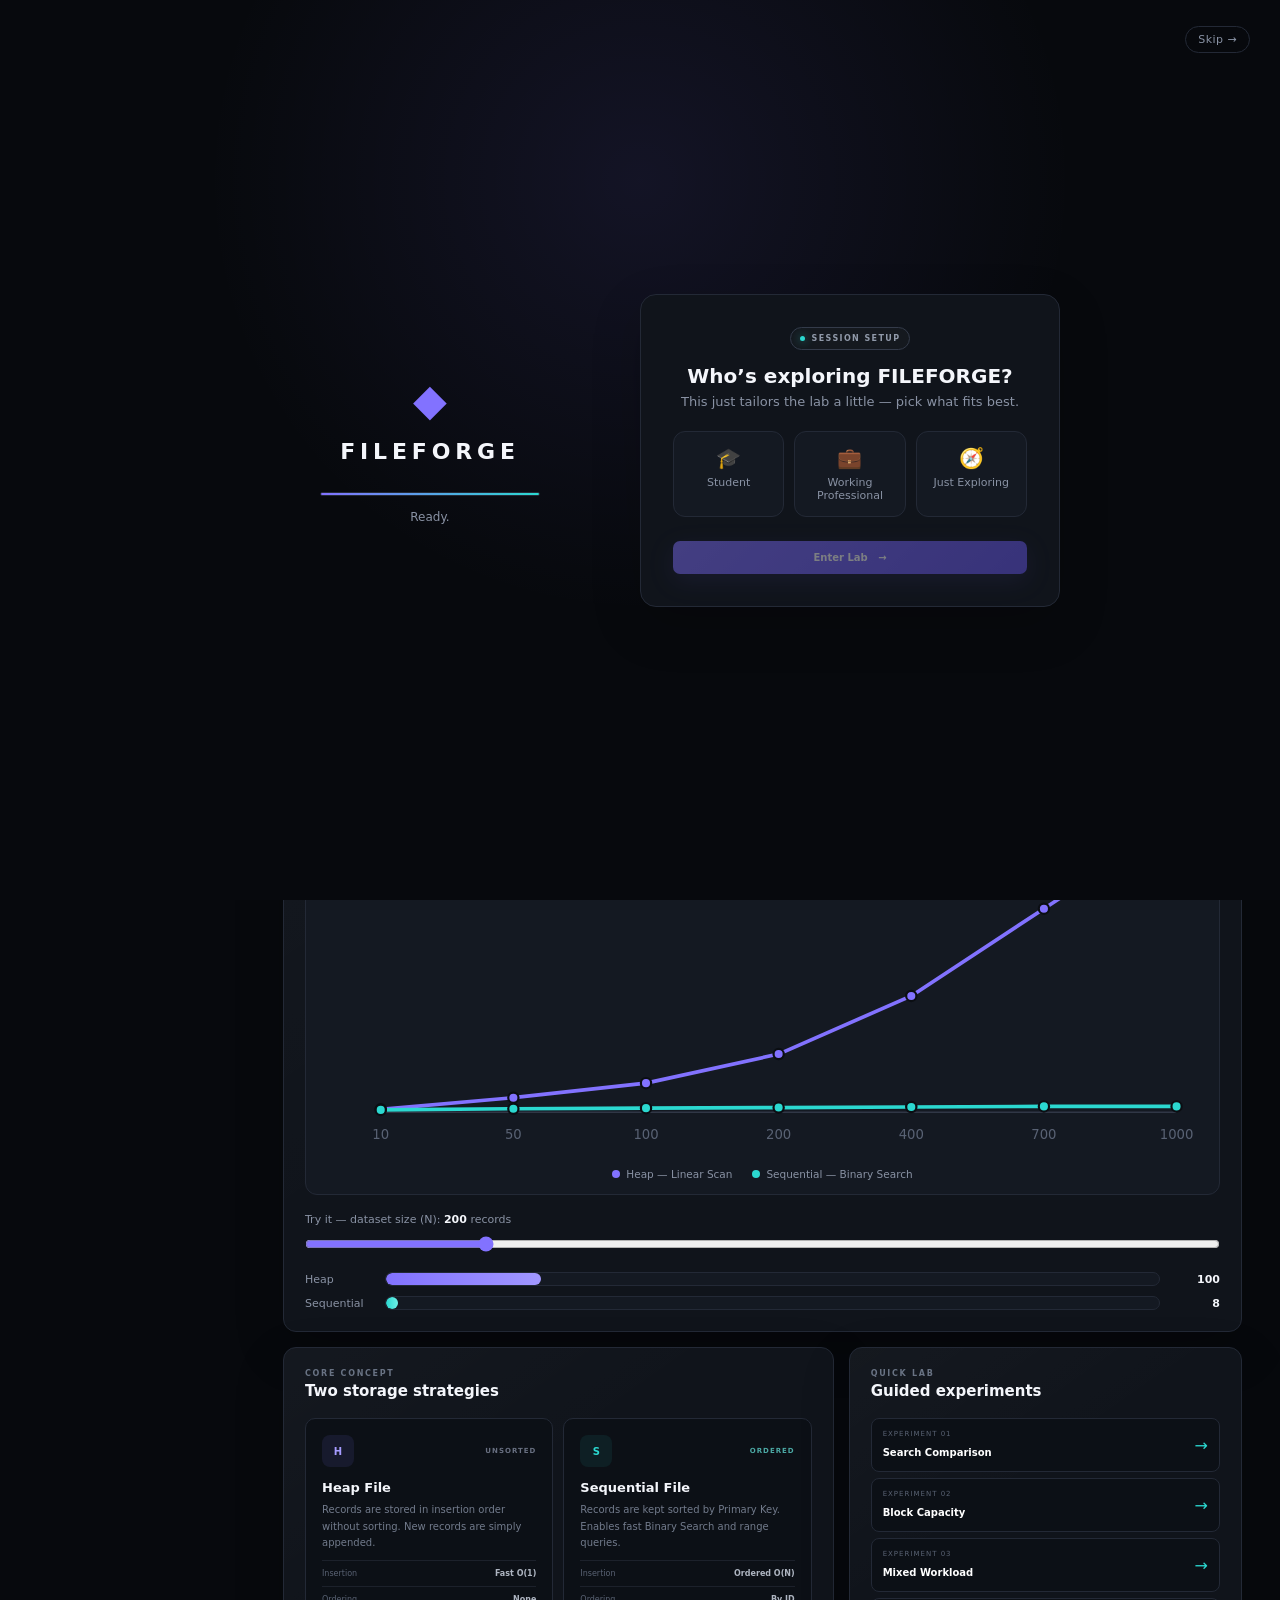
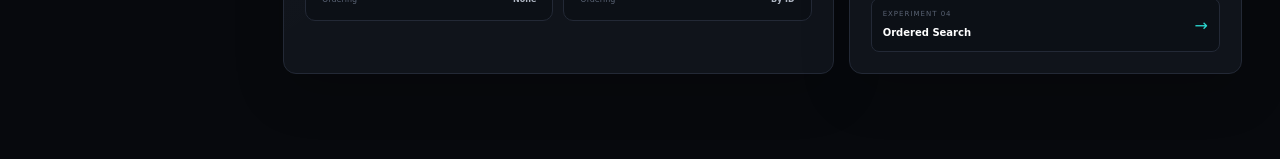
==== commit 51e612a5: "Add files via upload" ====
--- a/index.html
+++ b/index.html
@@ -5,6 +5,7 @@
     <meta name="viewport" content="width=device-width, initial-scale=1.0">
     <title>FILEFORGE | DBMS File Organization Lab</title>
     <link rel="stylesheet" href="style.css">
+    <link rel="stylesheet" href="ext.css">
 </head>
 <body>
 
@@ -44,6 +45,9 @@
             <button class="nav-btn" data-page="learn">
                 <span>?</span> Learn
             </button>
+            <button class="nav-btn" data-page="teach">
+                <span>▶</span> Teach
+            </button>
             <button class="nav-btn" data-page="quiz">
                 <span>✓</span> Quiz
             </button>
@@ -64,6 +68,15 @@
                 <span class="online-dot"></span>
                 Simulation Engine <b>ONLINE</b>
             </div>
+
+            <!-- Current session badge (role / course), set by session.js -->
+            <div class="session-badge" id="sessionBadge" style="display:none;">
+                <div class="session-badge-info">
+                    <span id="sessionBadgeRole">Session</span>
+                    <small id="sessionBadgeCourse">&mdash;</small>
+                </div>
+                <button id="sessionEditBtn" type="button" title="Change session details">&#9998;</button>
+            </div>
         </div>
     </aside>
 
@@ -97,6 +110,7 @@
                     <p>
                         Explore how Heap and Sequential file organization store records, use blocks,
                         and perform database operations through an interactive simulation.
+                        Built for coursework, but just as useful for engineers brushing up on the basics.
                     </p>
                     <div class="hero-actions">
                         <button class="primary-btn" onclick="navigate('simulator')">
@@ -164,6 +178,45 @@
                         <span>SEQ BLOCKS</span>
                         <strong id="dashSeqBlocks">0</strong>
                         <small>Storage blocks</small>
+                    </div>
+                </div>
+            </div>
+
+            <!-- Animated Heap vs Sequential search comparison (charts.js) -->
+            <div class="panel chart-panel">
+                <div class="section-heading">
+                    <div>
+                        <span>PERFORMANCE AT SCALE</span>
+                        <h3>Heap vs Sequential &mdash; search comparisons</h3>
+                    </div>
+                </div>
+                <p class="chart-note">
+                    As record count grows, Heap's linear scan (average <b>N/2</b> comparisons) falls behind
+                    Sequential's Binary Search (<b>&lfloor;log&#8322;N&rfloor;+1</b> comparisons) fast.
+                    The lines below animate in as this page loads.
+                </p>
+                <div class="chart-wrap">
+                    <svg id="growthChart" viewBox="0 0 600 240" preserveAspectRatio="xMidYMid meet"></svg>
+                    <div class="chart-legend">
+                        <span><i class="chart-dot heap-dot"></i> Heap &mdash; Linear Scan</span>
+                        <span><i class="chart-dot seq-dot"></i> Sequential &mdash; Binary Search</span>
+                    </div>
+                </div>
+
+                <div class="chart-slider-row">
+                    <label for="chartNSlider">Try it &mdash; dataset size (N): <b id="chartNLabel">200</b> records</label>
+                    <input type="range" id="chartNSlider" min="10" max="1000" step="10" value="200">
+                    <div class="chart-slider-result">
+                        <div class="chart-bar-track">
+                            <span class="chart-bar-label">Heap</span>
+                            <div class="chart-bar heap-bar"><i id="chartHeapBar"></i></div>
+                            <b id="chartHeapVal">100</b>
+                        </div>
+                        <div class="chart-bar-track">
+                            <span class="chart-bar-label">Sequential</span>
+                            <div class="chart-bar seq-bar"><i id="chartSeqBar"></i></div>
+                            <b id="chartSeqVal">9</b>
+                        </div>
                     </div>
                 </div>
             </div>
@@ -712,6 +765,49 @@
             </div>
         </section>
 
+        <!-- ==================== TEACH PAGE ==================== -->
+        <section class="page" id="teach">
+            <div class="learn-header">
+                <span class="status-badge">WATCH &amp; READ</span>
+                <h2>Teach me: Heap &amp; Sequential</h2>
+                <p>A short video and a reference article for each file organization &mdash; watch, then come back and try it in the Simulator.</p>
+            </div>
+
+            <div class="teach-grid">
+                <article class="panel teach-card">
+                    <div class="strategy-top">
+                        <div class="strategy-icon heap-icon">H</div>
+                        <span class="strategy-tag">UNSORTED</span>
+                    </div>
+                    <h3>Heap File Organization</h3>
+                    <p>Records are appended in insertion order with no sorting &mdash; fast writes, linear-scan searches.</p>
+                    <div class="teach-video-wrap">
+                        <iframe src="https://www.youtube.com/embed/XycnarZEBvQ" title="Heap file organization video" loading="lazy" allowfullscreen></iframe>
+                    </div>
+                    <div class="teach-links">
+                        <a class="top-btn" href="https://www.youtube.com/watch?v=XycnarZEBvQ" target="_blank" rel="noopener">&#9654; Watch on YouTube</a>
+                        <a class="top-btn" href="https://www.geeksforgeeks.org/dsa/heap-data-structure/" target="_blank" rel="noopener">&#8599; Read on GeeksforGeeks</a>
+                    </div>
+                </article>
+
+                <article class="panel teach-card">
+                    <div class="strategy-top">
+                        <div class="strategy-icon seq-icon">S</div>
+                        <span class="strategy-tag cyan-tag">ORDERED</span>
+                    </div>
+                    <h3>Sequential File Organization</h3>
+                    <p>Records are kept sorted by primary key &mdash; slower writes, but Binary Search-fast lookups and ordered scans.</p>
+                    <div class="teach-video-wrap">
+                        <iframe src="https://www.youtube.com/embed/KWgIkLqG2xs" title="Sequential / linear search video" loading="lazy" allowfullscreen></iframe>
+                    </div>
+                    <div class="teach-links">
+                        <a class="top-btn" href="https://www.youtube.com/watch?v=KWgIkLqG2xs" target="_blank" rel="noopener">&#9654; Watch on YouTube</a>
+                        <a class="top-btn" href="https://www.geeksforgeeks.org/dsa/linear-search/" target="_blank" rel="noopener">&#8599; Read on GeeksforGeeks</a>
+                    </div>
+                </article>
+            </div>
+        </section>
+
         <!-- ==================== QUIZ PAGE ==================== -->
         <section class="page" id="quiz">
             <div class="page-intro">
@@ -776,7 +872,7 @@
                     <span class="eyebrow">RECORD OPERATIONS</span>
                     <h3>Insert, Search, Delete</h3>
                     <ul class="help-list">
-                        <li><b>+ Insert</b> — needs all four fields (ID, Name, Department, Marks 0–100).
+                        <li><b>+ Insert</b> — needs all four fields (<span id="helpFieldList">ID, Name, Department, Marks 0–100</span>).
                             The record is appended to the end of the Heap file and placed in sorted key
                             position in the Sequential file. Duplicate IDs are rejected.</li>
                         <li><b>⌕ Search</b> — only the <b>RECORD ID</b> field is used. This does not
@@ -898,6 +994,7 @@
                     <span>FILE ORGANIZATION</span>
                     <span>INTERACTIVE LAB</span>
                 </div>
+                <p class="session-about-line" id="aboutSessionLine" style="display:none;"></p>
             </div>
 
             <div class="dashboard-columns">
@@ -990,6 +1087,22 @@
 <script src="js/quiz.js"></script>
 <script src="js/main.js"></script>
 
+<!-- Intro boot animation + student/employee session setup (self-contained, no dependency on the modules above) -->
+<script src="session.js"></script>
+
+<!-- Role-based data entry: swaps Marks/Department for working professionals (self-contained, needs session.js) -->
+<script src="profile.js"></script>
+
+<!-- Animated Heap vs Sequential comparison charts on the Dashboard (self-contained) -->
+<script src="charts.js"></script>
+
+<!-- Question bank + Quiz Lab (count / difficulty / AI), expanded Learn, improved Help, Live Stream -->
+<script src="questions.js"></script>
+<script src="quizlab.js"></script>
+<script src="learn.js"></script>
+<script src="help.js"></script>
+<script src="realtime.js"></script>
+
 <!-- Help page title label (runs after the app's own nav handler) -->
 <script>
 document.querySelectorAll('.nav-btn[data-page="help"]').forEach(function (btn) {
@@ -998,6 +1111,12 @@
         document.getElementById("breadcrumbPage").textContent = "HELP";
     });
 });
+document.querySelectorAll('.nav-btn[data-page="teach"]').forEach(function (btn) {
+    btn.addEventListener("click", function () {
+        document.getElementById("pageTitle").textContent = "Teach: Heap & Sequential";
+        document.getElementById("breadcrumbPage").textContent = "TEACH";
+    });
+});
 </script>
 
 </body>
--- a/style.css
+++ b/style.css
@@ -2598,3 +2598,507 @@
     color:var(--text);
     font-weight:600;
 }
+
+
+/* =====================================================
+   INTRO BOOT ANIMATION + SESSION SETUP
+   (added on top of the existing design tokens above —
+   uses the same var(--bg)/var(--panel)/var(--purple) etc.
+   so it follows dark/light theme automatically)
+===================================================== */
+
+.intro-overlay{
+    position:fixed;
+    inset:0;
+    z-index:999;
+    display:flex;
+    align-items:center;
+    justify-content:center;
+    background:
+    radial-gradient(circle at 50% 20%, rgba(130,114,255,.10), transparent 45%),
+    var(--bg);
+    opacity:1;
+    transition:opacity .45s ease;
+}
+
+.intro-overlay-out{
+    opacity:0;
+    pointer-events:none;
+}
+
+.intro-stage{
+    display:flex;
+    flex-direction:column;
+    align-items:center;
+    text-align:center;
+    width:100%;
+    max-width:420px;
+    padding:32px;
+}
+
+.intro-skip{
+    position:absolute;
+    top:26px;
+    right:30px;
+    background:none;
+    border:1px solid var(--border);
+    color:var(--muted);
+    padding:6px 12px;
+    border-radius:20px;
+    font-size:11px;
+    letter-spacing:.04em;
+}
+
+.intro-skip:hover{
+    color:var(--text);
+    border-color:var(--border2);
+}
+
+.intro-mark{
+    font-size:44px;
+    color:var(--purple);
+    animation:introPulse 1.6s ease-in-out infinite;
+}
+
+@keyframes introPulse{
+    0%,100%{ transform:scale(1); opacity:.85; }
+    50%{ transform:scale(1.12); opacity:1; }
+}
+
+.intro-word{
+    margin-top:14px;
+    font-size:22px;
+    font-weight:700;
+    letter-spacing:.22em;
+    color:var(--text);
+}
+
+.intro-bar{
+    margin-top:28px;
+    width:220px;
+    height:4px;
+    border-radius:4px;
+    background:var(--panel2);
+    border:1px solid var(--border);
+    overflow:hidden;
+}
+
+.intro-bar-fill{
+    height:100%;
+    width:0%;
+    background:linear-gradient(90deg, var(--purple), var(--cyan));
+    transition:width 1.8s linear;
+}
+
+.intro-status{
+    margin-top:14px;
+    font-size:12px;
+    color:var(--muted);
+    min-height:16px;
+}
+
+.intro-card{
+    background:var(--panel);
+    border:1px solid var(--border);
+    border-radius:16px;
+    box-shadow:var(--shadow);
+}
+
+.intro-stage-in{
+    animation:introCardIn .4s ease;
+}
+
+@keyframes introCardIn{
+    from{ opacity:0; transform:translateY(10px); }
+    to{ opacity:1; transform:translateY(0); }
+}
+
+.intro-badge{
+    margin:0 auto 14px;
+}
+
+.intro-title{
+    font-size:20px;
+    margin-bottom:6px;
+}
+
+.intro-sub{
+    color:var(--muted);
+    font-size:13px;
+    margin-bottom:22px;
+}
+
+.intro-roles{
+    display:flex;
+    gap:10px;
+    width:100%;
+}
+
+.intro-role-btn{
+    flex:1;
+    display:flex;
+    flex-direction:column;
+    align-items:center;
+    gap:6px;
+    padding:14px 8px;
+    border-radius:12px;
+    border:1px solid var(--border);
+    background:var(--panel2);
+    color:var(--muted);
+    font-size:20px;
+}
+
+.intro-role-btn span{
+    font-size:11px;
+}
+
+.intro-role-btn:hover{
+    border-color:var(--border2);
+    color:var(--text);
+}
+
+.intro-role-btn.active{
+    border-color:var(--purple);
+    color:var(--text);
+    box-shadow:0 0 0 1px var(--purple);
+    background:rgba(130,114,255,.10);
+}
+
+.intro-course-row{
+    width:100%;
+    margin-top:18px;
+    text-align:left;
+}
+
+.intro-course-row label{
+    display:block;
+    font-size:11px;
+    color:var(--muted);
+    margin-bottom:6px;
+    letter-spacing:.04em;
+    text-transform:uppercase;
+}
+
+.intro-course-row select,
+.intro-course-row input{
+    width:100%;
+    padding:10px 12px;
+    border-radius:8px;
+    border:1px solid var(--border);
+    background:var(--panel2);
+    color:var(--text);
+}
+
+.intro-course-row input{
+    margin-top:8px;
+}
+
+.intro-enter-btn{
+    margin-top:24px;
+    width:100%;
+    justify-content:center;
+}
+
+.intro-enter-btn:disabled{
+    opacity:.45;
+    cursor:not-allowed;
+}
+
+/* Session badge in the sidebar footer */
+.session-badge{
+    margin-top:10px;
+    padding:9px 10px;
+    border:1px solid var(--border);
+    border-radius:8px;
+    display:flex;
+    align-items:center;
+    justify-content:space-between;
+    gap:8px;
+}
+
+.session-badge-info{
+    display:flex;
+    flex-direction:column;
+    gap:2px;
+    overflow:hidden;
+}
+
+.session-badge-info span{
+    color:var(--text);
+    font-size:10px;
+}
+
+.session-badge-info small{
+    color:var(--dim);
+    font-size:9px;
+    white-space:nowrap;
+    overflow:hidden;
+    text-overflow:ellipsis;
+}
+
+#sessionEditBtn{
+    background:none;
+    border:1px solid var(--border);
+    color:var(--muted);
+    border-radius:6px;
+    width:22px;
+    height:22px;
+    font-size:11px;
+    flex:none;
+}
+
+#sessionEditBtn:hover{
+    color:var(--text);
+    border-color:var(--purple);
+}
+
+.session-about-line{
+    margin-top:10px;
+    font-size:12px;
+    color:var(--muted);
+}
+
+@media (prefers-reduced-motion: reduce){
+    .intro-mark{ animation:none; }
+    .intro-bar-fill{ transition:none; }
+}
+
+
+/* =====================================================
+   DASHBOARD — HEAP VS SEQUENTIAL COMPARISON CHART
+===================================================== */
+
+.chart-note{
+    color:var(--muted);
+    font-size:11.5px;
+    line-height:1.7;
+    margin-bottom:18px;
+    max-width:640px;
+}
+
+.chart-note b{
+    color:var(--text);
+}
+
+.chart-wrap{
+    background:var(--panel2);
+    border:1px solid var(--border);
+    border-radius:12px;
+    padding:16px 16px 10px;
+}
+
+#growthChart{
+    width:100%;
+    height:auto;
+    display:block;
+    overflow:visible;
+}
+
+.chart-line{
+    fill:none;
+    stroke-width:2.5;
+    stroke-linecap:round;
+    stroke-linejoin:round;
+}
+
+.chart-line.heap-line{
+    stroke:var(--purple);
+}
+
+.chart-line.seq-line{
+    stroke:var(--cyan);
+}
+
+.chart-point{
+    stroke:var(--bg2);
+    stroke-width:1.5;
+}
+
+.chart-point.heap-point{
+    fill:var(--purple);
+}
+
+.chart-point.seq-point{
+    fill:var(--cyan);
+}
+
+.chart-axis-label{
+    fill:var(--dim);
+    font-size:9px;
+}
+
+.chart-axis-line{
+    stroke:var(--border2);
+    stroke-width:1;
+}
+
+.chart-legend{
+    display:flex;
+    gap:20px;
+    justify-content:center;
+    margin-top:8px;
+    padding:10px 0 4px;
+    font-size:10.5px;
+    color:var(--muted);
+}
+
+.chart-legend span{
+    display:flex;
+    align-items:center;
+    gap:6px;
+}
+
+.chart-dot{
+    width:8px;
+    height:8px;
+    border-radius:50%;
+    display:inline-block;
+}
+
+.chart-dot.heap-dot{
+    background:var(--purple);
+}
+
+.chart-dot.seq-dot{
+    background:var(--cyan);
+}
+
+.chart-slider-row{
+    margin-top:18px;
+}
+
+.chart-slider-row label{
+    display:block;
+    font-size:11px;
+    color:var(--muted);
+    margin-bottom:10px;
+}
+
+.chart-slider-row label b{
+    color:var(--text);
+}
+
+.chart-slider-row input[type="range"]{
+    width:100%;
+    accent-color:var(--purple);
+}
+
+.chart-slider-result{
+    margin-top:16px;
+    display:flex;
+    flex-direction:column;
+    gap:10px;
+}
+
+.chart-bar-track{
+    display:grid;
+    grid-template-columns:70px 1fr 50px;
+    align-items:center;
+    gap:10px;
+    font-size:11px;
+}
+
+.chart-bar-label{
+    color:var(--muted);
+}
+
+.chart-bar{
+    height:14px;
+    border-radius:7px;
+    background:var(--panel2);
+    border:1px solid var(--border);
+    overflow:hidden;
+}
+
+.chart-bar i{
+    display:block;
+    height:100%;
+    width:0%;
+    border-radius:7px;
+    transition:width .5s cubic-bezier(.2,.8,.2,1);
+}
+
+.heap-bar i{
+    background:linear-gradient(90deg, var(--purple), var(--purple2));
+}
+
+.seq-bar i{
+    background:linear-gradient(90deg, var(--cyan), #6ef0e8);
+}
+
+.chart-bar-track b{
+    text-align:right;
+    color:var(--text);
+}
+
+
+/* =====================================================
+   TEACH PAGE
+===================================================== */
+
+.teach-grid{
+    display:grid;
+    grid-template-columns:repeat(2,1fr);
+    gap:16px;
+}
+
+.teach-card h3{
+    margin:14px 0 6px;
+    font-size:16px;
+}
+
+.teach-card > p{
+    color:var(--muted);
+    font-size:11.5px;
+    line-height:1.7;
+    margin-bottom:16px;
+}
+
+.teach-video-wrap{
+    position:relative;
+    width:100%;
+    padding-top:56.25%;
+    border-radius:10px;
+    overflow:hidden;
+    background:#000;
+    border:1px solid var(--border);
+}
+
+.teach-video-wrap iframe{
+    position:absolute;
+    inset:0;
+    width:100%;
+    height:100%;
+    border:0;
+}
+
+.teach-links{
+    display:flex;
+    gap:10px;
+    margin-top:14px;
+    flex-wrap:wrap;
+}
+
+.teach-links a{
+    text-decoration:none;
+    display:inline-flex;
+    align-items:center;
+}
+
+@media (max-width:860px){
+    .teach-grid{
+        grid-template-columns:1fr;
+    }
+}
+
+
+/* =====================================================
+   CORPORATE / PROFESSIONAL ROLE FIELDS (session.js)
+===================================================== */
+
+.intro-detail-hint{
+    color:var(--dim);
+    font-size:10px;
+    margin-top:8px;
+    line-height:1.6;
+}
--- a/ext.css
+++ b/ext.css
@@ -0,0 +1,128 @@
+/* FILEFORGE — styles for Quiz Lab, Learn, Help additions, Live Stream.
+   Uses the theme variables from style.css so dark/light both work. */
+
+/* ---------- Quiz Lab ---------- */
+.ql-panel{display:flex;flex-direction:column;gap:20px;max-width:880px}
+.ql-row{display:grid;grid-template-columns:1fr 1fr;gap:20px}
+.ql-field label{display:block;font-size:11px;letter-spacing:.08em;color:var(--muted);margin-bottom:8px;font-weight:600}
+.ql-field input[type=range]{width:100%;accent-color:var(--purple)}
+.ql-field input[type=text],.ql-field input[type=password]{width:100%;padding:10px 12px;background:var(--panel2);border:1px solid var(--border);border-radius:10px;color:var(--text)}
+.ql-seg{display:flex;flex-wrap:wrap;gap:6px}
+.ql-seg button{padding:8px 14px;border-radius:10px;border:1px solid var(--border);background:var(--panel2);color:var(--muted);text-transform:capitalize}
+.ql-seg button.on{background:var(--purple);border-color:var(--purple);color:#fff}
+.ql-hint{display:block;color:var(--dim);margin-top:6px;font-size:12px}
+.ql-chips{display:flex;flex-wrap:wrap;gap:6px}
+.ql-chip input{position:absolute;opacity:0;pointer-events:none}
+.ql-chip span{display:inline-block;padding:6px 12px;border-radius:999px;border:1px solid var(--border);background:var(--panel2);color:var(--muted);font-size:13px;cursor:pointer}
+.ql-chip input:checked+span{background:rgba(130,114,255,.18);border-color:var(--purple);color:var(--purple2)}
+.ql-chip input:focus-visible+span{outline:2px solid var(--purple)}
+.ql-aibox{display:flex;flex-direction:column;gap:12px;padding:14px;border:1px dashed var(--border2);border-radius:12px}
+.ql-actions{display:flex;align-items:center;gap:14px;flex-wrap:wrap}
+.ql-run{max-width:880px}
+.ql-tags{display:flex;gap:6px;margin:12px 0 4px;flex-wrap:wrap}
+.ql-tag{font-size:11px;padding:3px 10px;border-radius:999px;background:var(--panel2);border:1px solid var(--border);color:var(--muted);text-transform:uppercase;letter-spacing:.05em}
+.ql-tag.t-easy{color:var(--green);border-color:var(--green)}
+.ql-tag.t-medium{color:var(--orange);border-color:var(--orange)}
+.ql-tag.t-hard{color:var(--red);border-color:var(--red)}
+.ql-exp{margin-top:14px;padding:12px 14px;border-radius:10px;background:var(--panel2);border-left:3px solid var(--purple);color:var(--muted);line-height:1.55}
+.ql-exp b{color:var(--text)}
+.ql-result{max-width:880px;margin-bottom:16px}
+.ql-big{font-size:44px;font-weight:700;margin:6px 0}
+.ql-big small{font-size:18px;color:var(--muted);font-weight:500}
+.ql-topics{display:flex;flex-direction:column;gap:8px;margin:16px 0}
+.ql-topic-row{display:grid;grid-template-columns:150px 1fr 44px;gap:10px;align-items:center;font-size:13px}
+.ql-bar{height:8px;background:var(--panel2);border-radius:6px;overflow:hidden}
+.ql-bar i{display:block;height:100%;background:var(--green)}
+.ql-review{max-width:880px}
+.ql-rev-item{padding:14px 0;border-top:1px solid var(--border);line-height:1.55;color:var(--muted)}
+.ql-rev-item b{color:var(--text)}
+.ql-bad{color:var(--red)}.ql-good{color:var(--green)}
+
+/* ---------- Learn ---------- */
+.ln-top{display:flex;gap:12px;align-items:center;flex-wrap:wrap;margin:6px 0 14px}
+.ln-tabs{display:flex;gap:6px;flex-wrap:wrap}
+.ln-tabs button{padding:8px 14px;border-radius:10px;border:1px solid var(--border);background:var(--panel2);color:var(--muted)}
+.ln-tabs button.on{background:var(--purple);border-color:var(--purple);color:#fff}
+.ln-top input[type=search],.hp-bar input[type=search]{flex:1;min-width:200px;padding:10px 14px;background:var(--panel2);border:1px solid var(--border);border-radius:10px;color:var(--text)}
+.ln-progress{margin-bottom:16px}
+.ln-progress>div{height:6px;background:var(--panel2);border-radius:6px;overflow:hidden}
+.ln-progress i{display:block;height:100%;background:var(--cyan);transition:width .3s}
+.ln-progress small{color:var(--dim);font-size:12px}
+.ln-list{display:flex;flex-direction:column;gap:10px}
+.ln-card summary{display:flex;align-items:center;gap:14px;cursor:pointer;list-style:none}
+.ln-card summary::-webkit-details-marker{display:none}
+.ln-card h3{margin:0;font-size:16px}
+.ln-card small{color:var(--muted)}
+.ln-num{font-size:13px;color:var(--purple2);font-weight:700}
+.ln-done{margin-left:auto;font-size:12px;color:var(--green)}
+.ln-body{padding-top:12px;color:var(--muted);line-height:1.65}
+.ln-body ul{padding-left:20px;margin:8px 0}
+.ln-body b{color:var(--text)}
+.ln-actions{display:flex;gap:8px;flex-wrap:wrap;margin-top:12px}
+.ln-lab .ln-inputs{display:flex;gap:16px;flex-wrap:wrap;margin:14px 0}
+.ln-lab label{display:flex;flex-direction:column;gap:6px;font-size:12px;color:var(--muted)}
+.ln-lab input{padding:10px 12px;width:150px;background:var(--panel2);border:1px solid var(--border);border-radius:10px;color:var(--text)}
+.ln-results{display:grid;grid-template-columns:repeat(auto-fill,minmax(250px,1fr));gap:8px}
+.ln-res{display:flex;justify-content:space-between;gap:10px;padding:10px 12px;background:var(--panel2);border-radius:10px;font-size:13px;color:var(--muted)}
+.ln-res b{color:var(--text)}
+.ln-note{display:block;margin-top:12px;color:var(--dim)}
+.ln-gloss{display:grid;grid-template-columns:repeat(auto-fill,minmax(260px,1fr));gap:10px}
+.ln-gloss p{color:var(--muted);margin-top:6px;font-size:13px;line-height:1.5}
+.ln-cta{display:flex;justify-content:space-between;align-items:center;gap:14px;margin-top:20px;flex-wrap:wrap}
+.ln-cta small{display:block;color:var(--muted)}
+.ln-empty{color:var(--muted);padding:20px}
+
+/* ---------- Help additions ---------- */
+.hp-bar{display:flex;gap:10px;flex-wrap:wrap;margin-bottom:16px}
+.hp-find-grid{display:grid;grid-template-columns:repeat(auto-fill,minmax(230px,1fr));gap:8px}
+.hp-find-btn{display:flex;flex-direction:column;gap:4px;text-align:left;padding:12px;border-radius:10px;border:1px solid var(--border);background:var(--panel2);color:var(--muted)}
+.hp-find-btn b{color:var(--purple2)}
+.hp-find-btn:hover{border-color:var(--purple)}
+.hp-faq details{border-top:1px solid var(--border);padding:12px 0}
+.hp-faq summary{cursor:pointer;font-weight:600}
+.hp-faq p{color:var(--muted);margin-top:8px;line-height:1.6}
+.hp-empty{color:var(--muted);padding:20px}
+.hp-tour-dim{position:fixed;inset:0;background:rgba(0,0,0,.55);z-index:900}
+.hp-tour-tip{position:fixed;z-index:950;width:320px;box-shadow:0 20px 60px rgba(0,0,0,.4)}
+.hp-tour-tip h4{margin:4px 0 6px}
+.hp-tour-tip p{color:var(--muted);font-size:14px;line-height:1.5}
+.hp-tour-tip small{color:var(--purple2);font-size:11px;letter-spacing:.08em}
+.hp-tour-btns{display:flex;gap:8px;justify-content:flex-end;margin-top:12px}
+.hp-spot{position:relative;z-index:940;outline:2px solid var(--purple);box-shadow:0 0 0 6px rgba(130,114,255,.3);border-radius:10px}
+
+/* ---------- Live Stream ---------- */
+.rt-grid{display:grid;grid-template-columns:300px 1fr;gap:16px;align-items:start}
+@media(max-width:980px){.rt-grid{grid-template-columns:1fr}.ql-row{grid-template-columns:1fr}}
+.rt-controls{display:flex;flex-direction:column;gap:14px;position:sticky;top:12px}
+.rt-controls label{display:flex;flex-direction:column;gap:6px;font-size:12px;color:var(--muted)}
+.rt-controls input[type=range]{accent-color:var(--purple)}
+.rt-btns{display:flex;gap:8px;flex-wrap:wrap}
+.rt-presets{display:flex;gap:6px;align-items:center;flex-wrap:wrap}
+.rt-presets button{padding:6px 12px;border-radius:999px;border:1px solid var(--border);background:var(--panel2);color:var(--muted)}
+.rt-presets span{font-size:11px;color:var(--dim);margin-left:auto}
+.rt-main{display:flex;flex-direction:column;gap:14px;min-width:0}
+.rt-stats{display:grid;grid-template-columns:repeat(4,1fr);gap:10px}
+.rt-stats .panel{padding:14px}
+.rt-stats small{color:var(--muted);font-size:11px;letter-spacing:.06em}
+.rt-stats b{display:block;font-size:26px;margin-top:4px}
+.rt-stats b.h{color:var(--orange)}.rt-stats b.s{color:var(--cyan)}
+@media(max-width:700px){.rt-stats{grid-template-columns:repeat(2,1fr)}}
+.rt-head{display:flex;justify-content:space-between;align-items:center;gap:10px;flex-wrap:wrap}
+.rt-verdict{font-size:13px;color:var(--purple2);font-weight:600}
+.rt-svg{width:100%;height:auto;margin-top:8px}
+.rt-legend{display:flex;gap:16px;align-items:center;font-size:12px;color:var(--muted);flex-wrap:wrap}
+.rt-legend i{display:inline-block;width:10px;height:10px;border-radius:50%;margin-right:6px}
+.rt-legend i.h,.rt-blk i.f.h{background:var(--orange)}
+.rt-legend i.s,.rt-blk i.f.s{background:var(--cyan)}
+.rt-legend small{margin-left:auto;color:var(--dim)}
+.rt-two{display:grid;grid-template-columns:1fr 1fr;gap:14px}
+@media(max-width:700px){.rt-two{grid-template-columns:1fr}}
+.rt-strip{display:flex;flex-wrap:wrap;gap:6px;margin-top:10px;min-height:34px;align-items:center}
+.rt-blk{display:flex;gap:2px;padding:3px;border:1px solid var(--border2);border-radius:6px}
+.rt-blk i{width:8px;height:16px;border-radius:2px;background:transparent;border:1px dashed var(--border2)}
+.rt-blk i.f{border:0}
+.rt-more{font-size:12px;color:var(--dim)}
+.rt-log{list-style:none;margin-top:10px;display:flex;flex-direction:column;gap:4px;font-family:ui-monospace,Menlo,monospace;font-size:12px}
+.rt-log li{display:flex;justify-content:space-between;padding:6px 10px;border-radius:8px;background:var(--panel2);color:var(--muted)}
+.rt-log li em{font-style:normal;color:var(--dim)}
+.rt-log li.k-ins span{color:var(--green)}.rt-log li.k-del span{color:var(--red)}.rt-log li.k-sea span{color:var(--purple2)}
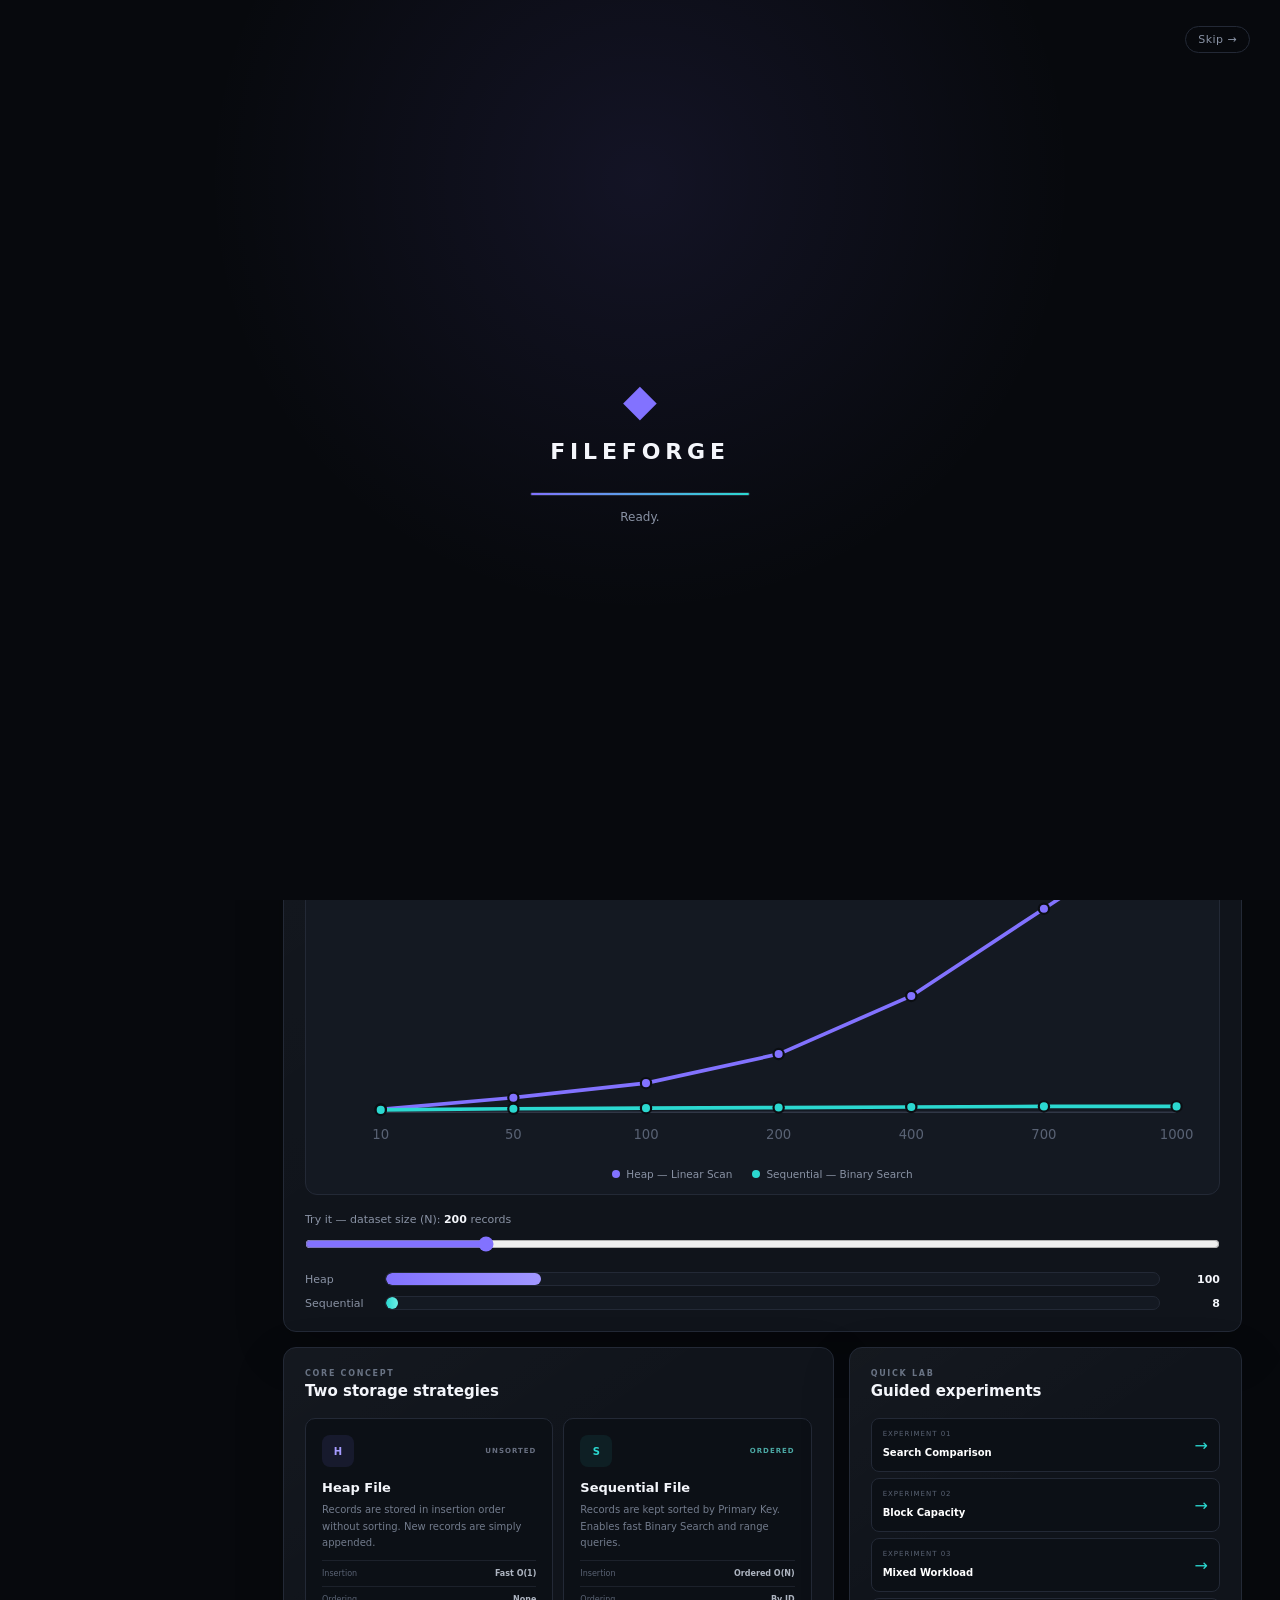
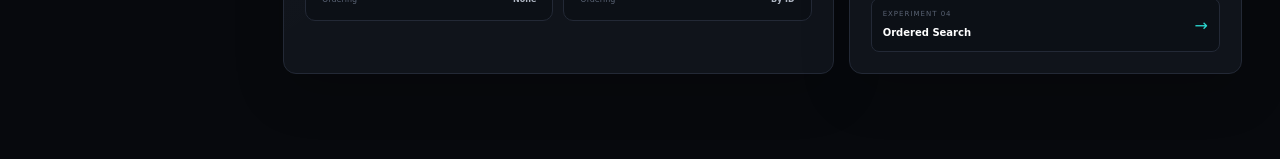
==== commit 9a7d57e4: "Upgrade site: Learn, Help, Live Stream, AI quiz, GATE PYQs, PDF/question-paper quizzes, Developed By" ====
--- a/index.html
+++ b/index.html
@@ -3,11 +3,38 @@
 <head>
     <meta charset="UTF-8">
     <meta name="viewport" content="width=device-width, initial-scale=1.0">
-    <title>FILEFORGE | DBMS File Organization Lab</title>
-    <link rel="stylesheet" href="style.css">
-    <link rel="stylesheet" href="ext.css">
+    <title>FILEFORGE | Heap vs Sequential File Organization Lab</title>
+    <meta name="description" content="Interactive DBMS lab: simulate heap and sequential file organizations, watch block I/O in a live stream, and practise 50 real GATE CSE questions, AI-generated quizzes or quizzes from your own notes.">
+    <meta name="keywords" content="DBMS, file organization, heap file, sequential file, binary search, B+ tree, indexing, GATE CSE, previous year questions, quiz">
+    <meta name="author" content="Arya Sengupta, Dani Noble Varkey, Gokul Biju">
+    <meta name="theme-color" content="#07090d">
+    <meta name="color-scheme" content="dark light">
+
+    <!-- Social previews. If you host somewhere other than GitHub Pages, change the two URLs below. -->
+    <meta property="og:type" content="website">
+    <meta property="og:site_name" content="FILEFORGE">
+    <meta property="og:title" content="FILEFORGE — Heap vs Sequential, visualized">
+    <meta property="og:description" content="Simulate file organizations, stream live workloads, and practise real GATE questions.">
+    <meta property="og:url" content="https://dnvdevx.github.io/DBMS_Project/">
+    <meta property="og:image" content="https://dnvdevx.github.io/DBMS_Project/assets/og-image.png">
+    <meta property="og:image:width" content="1200">
+    <meta property="og:image:height" content="630">
+    <meta name="twitter:card" content="summary_large_image">
+
+    <link rel="icon" href="assets/favicon.svg" type="image/svg+xml">
+    <link rel="icon" href="assets/icon-192.png" type="image/png" sizes="192x192">
+    <link rel="apple-touch-icon" href="assets/apple-touch-icon.png">
+    <link rel="manifest" href="manifest.webmanifest">
+
+    <link rel="stylesheet" href="css/style.css">
+    <link rel="stylesheet" href="css/ext.css">
 </head>
 <body>
+<noscript>
+    <div style="padding:24px;font-family:sans-serif;background:#10141b;color:#f4f6fb">
+        FILEFORGE is an interactive simulator and needs JavaScript. Please enable it and reload the page.
+    </div>
+</noscript>
 
 <!-- Toast notifications container -->
 <div id="toastContainer"></div>
@@ -55,7 +82,7 @@
                 <span>☰</span> Help
             </button>
             <button class="nav-btn" data-page="about">
-                <span>ⓘ</span> About
+                <span>ⓘ</span> Developed By
             </button>
         </nav>
 
@@ -67,6 +94,9 @@
             <div class="engine-status">
                 <span class="online-dot"></span>
                 Simulation Engine <b>ONLINE</b>
+            </div>
+            <div class="site-credit">
+                © 2026 Team 18 · <a href="https://github.com/dnvdevx/DBMS_Project" target="_blank" rel="noopener">Source on GitHub</a>
             </div>
 
             <!-- Current session badge (role / course), set by session.js -->
@@ -809,28 +839,8 @@
         </section>
 
         <!-- ==================== QUIZ PAGE ==================== -->
-        <section class="page" id="quiz">
-            <div class="page-intro">
-                <span class="eyebrow">KNOWLEDGE CHECK</span>
-                <h2>DBMS Quick Quiz</h2>
-                <p>Test your understanding of Heap and Sequential files.</p>
-            </div>
-
-            <div class="quiz-container panel">
-                <div class="quiz-progress">
-                    <span id="quizNumber">Question 1 of 5</span>
-                    <div><i id="quizProgress"></i></div>
-                </div>
-
-                <h3 id="quizQuestion">Loading question...</h3>
-                <div id="quizOptions" class="quiz-options"></div>
-
-                <div class="quiz-footer">
-                    <span id="quizScore">Score: 0</span>
-                    <button class="primary-btn" id="quizNextBtn" onclick="nextQuizQuestion()">Next →</button>
-                </div>
-            </div>
-        </section>
+        <!-- Rendered by quizlab.js -->
+        <section class="page" id="quiz"></section>
 
         <!-- ==================== HELP / USER MANUAL PAGE ==================== -->
         <section class="page" id="help">
@@ -847,7 +857,7 @@
                     <li>
                         <b>Load data.</b>
                         Open <b>Simulator</b> and click <b>⟳ Generate Dataset</b> for a random set of records,
-                        or <b>↑ Import</b> and choose <code>sample_dataset.json</code> from the project folder.
+                        or <b>↑ Import</b> and choose <a href="samples/sample_dataset.json" download><code>sample_dataset.json</code></a> (click to download it first).
                     </li>
                     <li>
                         <b>Pick a strategy.</b>
@@ -955,11 +965,40 @@
                     <ul class="help-list">
                         <li><b>Dashboard</b> — summary metrics and shortcuts into the simulator.</li>
                         <li><b>Analytics</b> — comparison charts of comparisons and block accesses.</li>
-                        <li><b>History</b> — a log of every operation run in this session.</li>
-                        <li><b>Learn</b> — the underlying DBMS theory in nine short cards.</li>
-                        <li><b>Quiz</b> — self-test questions on file organization.</li>
+                        <li><b>History</b> — saved simulations you can reload.</li>
+                        <li><b>Live Stream</b> — a real-time records desk; watch block I/O add up for both files.</li>
+                        <li><b>Learn</b> — concepts with quick checks, a search visualizer, GATE calculators, solved examples and a cheat sheet.</li>
+                        <li><b>Teach</b> — a short video and article for each file organization.</li>
+                        <li><b>Quiz</b> — Quiz Lab: bank, GATE previous-year, AI-generated or PDF-based quizzes.</li>
+                        <li><b>Developed By</b> — the team and course details.</li>
                         <li><b>AI Tutor</b> (inside Simulator) — click a question chip or type your own;
                             answers use your live record count and block size.</li>
+                    </ul>
+                </div>
+            </div>
+
+            <div class="dashboard-columns">
+                <div class="panel help-panel">
+                    <span class="eyebrow">QUIZ LAB</span>
+                    <h3>Six ways to get questions</h3>
+                    <ul class="help-list">
+                        <li><b>Question bank</b> — 50 original GATE-style questions plus the 50 GATE PYQs; filter by topic and tag.</li>
+                        <li><b>📜 GATE previous years</b> — real GATE CSE questions (1994–2026), filter by topic, paper years and marks. Each links to the original.</li>
+                        <li><b>✨ AI generated</b> — fresh questions for your count and difficulty. No API key; up to 20 per quiz.</li>
+                        <li><b>Live</b> — numeric questions built from your current simulator data.</li>
+                        <li><b>Bank + Live</b> — half and half.</li>
+                        <li><b>📄 From your PDF / DOC</b> — upload notes (PDF, DOCX, TXT) and get fill-in-the-blank and true/false questions.</li>
+                    </ul>
+                </div>
+
+                <div class="panel help-panel">
+                    <span class="eyebrow">LIVE STREAM</span>
+                    <h3>Real-time workload</h3>
+                    <ul class="help-list">
+                        <li>Pick a <b>scenario</b> (Registration rush, Results day, Semester cleanup, Balanced) or set your own weights.</li>
+                        <li><b>▶ Start stream</b> applies operations continuously; <b>⚡ Burst ×20</b> applies twenty at once.</li>
+                        <li>The highlighted block is the one the last operation touched; hover any block to see its keys.</li>
+                        <li>The table shows average block I/O per operation type — green marks the cheaper file.</li>
                     </ul>
                 </div>
             </div>
@@ -978,97 +1017,103 @@
                         <code>blockSize</code> keys.</li>
                     <li><b>Colours look wrong</b> — use <b>◐ Toggle Theme</b> at the bottom of the sidebar
                         to switch between dark and light mode.</li>
+                    <li><b>AI quiz fell back to the bank</b> — the free AI service was busy or you're offline.
+                        Wait a minute and try again; your quiz still works meanwhile.</li>
+                    <li><b>PDF says “no readable text”</b> — it's a scanned image. Use a PDF with selectable text,
+                        or a DOCX/TXT version of the notes.</li>
                 </ul>
             </div>
         </section>
 
-        <!-- ==================== ABOUT PAGE ==================== -->
+        <!-- ==================== DEVELOPED BY PAGE ==================== -->
         <section class="page" id="about">
             <div class="about-card panel">
                 <div class="about-mark">◆</div>
                 <span class="status-badge">DBMS VIRTUAL LAB</span>
                 <h2>FILEFORGE</h2>
-                <p>Heap vs Sequential File Organization Interactive Simulator</p>
+                <p>Heap vs Sequential File Organization — an interactive simulator, live workload lab and GATE practice kit.</p>
                 <div class="about-tags">
                     <span>MODULE 04</span>
                     <span>FILE ORGANIZATION</span>
-                    <span>INTERACTIVE LAB</span>
+                    <span>TEAM 18</span>
                 </div>
                 <p class="session-about-line" id="aboutSessionLine" style="display:none;"></p>
             </div>
 
+            <!-- Team. To add a photo, save it as assets/team/<name>.jpg (square, ~480×480).
+                 Until the file exists, the card shows the person's initials. -->
+            <div class="page-intro team-intro">
+                <span class="eyebrow">DEVELOPED BY</span>
+                <h2>The team</h2>
+                <p>B.Tech CSE students who built FILEFORGE for the Database Management Systems course.</p>
+            </div>
+            <div class="team-grid">
+                <article class="panel team-card">
+                    <div class="team-avatar" data-initials="AS">
+                        <img src="assets/team/arya.jpg" alt="Arya Sengupta" width="480" height="480" loading="lazy" onerror="this.remove()">
+                    </div>
+                    <h3>Arya Sengupta</h3>
+                    <span class="team-reg">25BCE1795</span>
+                    <p>Search algorithms, Dual Race Mode, fragmentation model, AI tutor</p>
+                    <div class="team-tags"><span>Algorithms</span><span>Simulation</span></div>
+                </article>
+                <article class="panel team-card">
+                    <div class="team-avatar" data-initials="DNV">
+                        <img src="assets/team/dani.jpg" alt="Dani Noble Varkey" width="480" height="480" loading="lazy" onerror="this.remove()">
+                    </div>
+                    <h3>Dani Noble Varkey</h3>
+                    <span class="team-reg">25BCE1894</span>
+                    <p>Interface pages, help manual, testing and documentation</p>
+                    <div class="team-tags"><span>UI</span><span>Docs &amp; testing</span></div>
+                </article>
+                <article class="panel team-card">
+                    <div class="team-avatar" data-initials="GB">
+                        <img src="assets/team/gokul.jpg" alt="Gokul Biju" width="480" height="480" loading="lazy" onerror="this.remove()">
+                    </div>
+                    <h3>Gokul Biju</h3>
+                    <span class="team-reg">25BCE1989</span>
+                    <p>Interface pages, help manual, testing and documentation</p>
+                    <div class="team-tags"><span>UI</span><span>Docs &amp; testing</span></div>
+                </article>
+            </div>
+
             <div class="dashboard-columns">
+                <div class="panel help-panel">
+                    <span class="eyebrow">COURSE DETAILS</span>
+                    <h3>Academic information</h3>
+                    <ul class="help-list">
+                        <li><b>Department:</b> B.Tech CSE</li>
+                        <li><b>Course:</b> Database Management Systems</li>
+                        <li><b>Team:</b> 18 — Heap vs Sequential File Visualizer</li>
+                        <li><b>Academic year:</b> 2026–27</li>
+                    </ul>
+                </div>
+
                 <div class="panel">
                     <span class="eyebrow">PROJECT OBJECTIVE</span>
                     <h3>Learn through experimentation</h3>
                     <p class="large-paragraph">
-                        FILEFORGE converts database file organization theory into an interactive environment
-                        where learners can insert, search, delete, visualize, compare, and analyze records.
+                        FILEFORGE turns database file-organization theory into something you can poke at:
+                        insert, search and delete records, watch the blocks change, stream a live workload,
+                        and test yourself on real GATE questions.
                     </p>
                 </div>
-
-                <div class="panel">
-                    <span class="eyebrow">TECHNOLOGY</span>
-                    <h3>Frontend Architecture</h3>
-                    <div class="tech-stack">
-                        <span>HTML5</span>
-                        <span>CSS3</span>
-                        <span>JavaScript</span>
-                        <span>Local Storage</span>
-                        <span>Responsive UI</span>
-                    </div>
-                </div>
-            </div>
-
-            <!-- Team / developer details -->
-            <div class="panel help-panel">
-                <span class="eyebrow">DEVELOPED BY</span>
-                <h3>Project Team</h3>
-                <table class="complexity-table help-table">
-                    <thead>
-                        <tr><th>Student Name</th><th>Register / Roll Number</th><th>Contribution</th></tr>
-                    </thead>
-                    <tbody>
-                        <tr>
-                            <td>Arya Sengupta</td>
-                            <td>25BCE1795</td>
-                            <td>Search algorithms, dual race mode, fragmentation model, AI tutor</td>
-                        </tr>
-                        <tr>
-                            <td>Dani Noble Varkey</td>
-                            <td>25BCE1894</td>
-                            <td>Interface pages, help manual, testing and documentation</td>
-                        </tr>
-                        <tr>
-                            <td>Gokul B</td>
-                            <td>25BCE1989</td>
-                            <td>Interface pages, help manual, testing and documentation</td>
-                        </tr>
-                    </tbody>
-                </table>
-            </div>
-
-            <div class="dashboard-columns">
-                <div class="panel help-panel">
-                    <span class="eyebrow">COURSE DETAILS</span>
-                    <h3>Academic Information</h3>
-                    <ul class="help-list">
-                        <li><b>Department:</b> BTech. CSE</li>
-                        <li><b>Course:</b> Database Management Systems</li>
-                        <li><b>Team Number:</b> 18 — Heap vs Sequential File Visualizer</li>
-                        <li><b>Academic Year:</b> 2026-27</li>
-                    </ul>
-                </div>
-
-                <!-- <div class="panel help-panel">
-                    <span class="eyebrow">GUIDED BY</span>
-                    <h3>Faculty Guide</h3>
-                    <ul class="help-list">
-                        <li><b>Name:</b> GUIDE_NAME</li>
-                        <li><b>Designation:</b> GUIDE_DESIGNATION</li>
-                        <li><b>Institution:</b> INSTITUTION_NAME</li>
-                    </ul>
-                </div> -->
+            </div>
+
+            <div class="panel">
+                <span class="eyebrow">TECHNOLOGY</span>
+                <h3>Built with</h3>
+                <div class="tech-stack">
+                    <span>HTML5</span>
+                    <span>CSS3</span>
+                    <span>Vanilla JavaScript</span>
+                    <span>localStorage</span>
+                    <span>pdf.js</span>
+                    <span>mammoth.js</span>
+                    <span>Pollinations AI (key-less)</span>
+                    <span>No build step · static hosting</span>
+                </div>
+                <p class="muted-text team-credits">GATE previous-year questions are re-worded from the official GATE CSE papers; each links to its source listing.</p>
             </div>
         </section>
 
@@ -1084,40 +1129,26 @@
 <script src="js/aiTutor.js"></script>
 <script src="js/workload.js"></script>
 <script src="js/history.js"></script>
-<script src="js/quiz.js"></script>
 <script src="js/main.js"></script>
 
 <!-- Intro boot animation + student/employee session setup (self-contained, no dependency on the modules above) -->
-<script src="session.js"></script>
+<script src="js/session.js"></script>
 
 <!-- Role-based data entry: swaps Marks/Department for working professionals (self-contained, needs session.js) -->
-<script src="profile.js"></script>
+<script src="js/profile.js"></script>
 
 <!-- Animated Heap vs Sequential comparison charts on the Dashboard (self-contained) -->
-<script src="charts.js"></script>
-
-<!-- Question bank + Quiz Lab (count / difficulty / AI), expanded Learn, improved Help, Live Stream -->
-<script src="questions.js"></script>
-<script src="quizlab.js"></script>
-<script src="learn.js"></script>
-<script src="help.js"></script>
-<script src="realtime.js"></script>
-
-<!-- Help page title label (runs after the app's own nav handler) -->
-<script>
-document.querySelectorAll('.nav-btn[data-page="help"]').forEach(function (btn) {
-    btn.addEventListener("click", function () {
-        document.getElementById("pageTitle").textContent = "Help & User Manual";
-        document.getElementById("breadcrumbPage").textContent = "HELP";
-    });
-});
-document.querySelectorAll('.nav-btn[data-page="teach"]').forEach(function (btn) {
-    btn.addEventListener("click", function () {
-        document.getElementById("pageTitle").textContent = "Teach: Heap & Sequential";
-        document.getElementById("breadcrumbPage").textContent = "TEACH";
-    });
-});
-</script>
+<script src="js/charts.js"></script>
+
+<!-- Question bank + GATE PYQs + Quiz Lab (bank / GATE / AI / live / PDF), Learn, Help, Live Stream -->
+<script src="js/questions.js"></script>
+<script src="js/pyq.js"></script>
+<script src="js/aiquiz.js"></script>
+<script src="js/docquiz.js"></script>
+<script src="js/quizlab.js"></script>
+<script src="js/learn.js"></script>
+<script src="js/help.js"></script>
+<script src="js/realtime.js"></script>
 
 </body>
 </html>
--- a/css/style.css
+++ b/css/style.css
@@ -0,0 +1,3104 @@
+*{
+    margin:0;
+    padding:0;
+    box-sizing:border-box;
+}
+
+:root{
+    --bg:#07090d;
+    --bg2:#0b0e13;
+    --panel:#10141b;
+    --panel2:#141922;
+    --border:#232936;
+    --border2:#303746;
+    --text:#f4f6fb;
+    --muted:#8992a4;
+    --dim:#596274;
+    --purple:#8272ff;
+    --purple2:#a197ff;
+    --cyan:#2bd8d0;
+    --green:#46df91;
+    --orange:#eeb75d;
+    --red:#ff6175;
+    --shadow:0 18px 50px rgba(0,0,0,.18);
+}
+
+html{
+    scroll-behavior:smooth;
+}
+
+body{
+    background:
+    radial-gradient(
+    circle at 85% 5%,
+    rgba(130,114,255,.06),
+    transparent 28%
+    ),
+    var(--bg);
+    color:var(--text);
+    font-family:
+    Inter,
+    ui-sans-serif,
+    system-ui,
+    -apple-system,
+    BlinkMacSystemFont,
+    "Segoe UI",
+    sans-serif;
+    min-height:100vh;
+}
+
+button,
+input,
+select{
+    font:inherit;
+}
+
+button{
+    cursor:pointer;
+}
+
+button:focus-visible,
+input:focus-visible,
+select:focus-visible{
+    outline:2px solid var(--purple);
+    outline-offset:2px;
+}
+
+
+/* =====================================================
+   APP
+===================================================== */
+
+.app{
+    min-height:100vh;
+}
+
+
+/* =====================================================
+   SIDEBAR
+===================================================== */
+
+.sidebar{
+    position:fixed;
+    left:0;
+    top:0;
+    bottom:0;
+    width:245px;
+    background:
+    linear-gradient(
+    180deg,
+    #0c0f15 0%,
+    #090c11 100%
+    );
+    border-right:1px solid var(--border);
+    padding:24px 15px;
+    display:flex;
+    flex-direction:column;
+    z-index:100;
+}
+
+.brand{
+    display:flex;
+    align-items:center;
+    gap:11px;
+    padding:2px 10px 31px;
+}
+
+.brand-mark{
+    width:38px;
+    height:38px;
+    border:1px solid #343b49;
+    border-radius:11px;
+    display:grid;
+    place-items:center;
+    color:var(--cyan);
+    font-size:14px;
+    background:
+    radial-gradient(
+    circle,
+    rgba(43,216,208,.12),
+    transparent 65%
+    );
+}
+
+.brand h2{
+    font-size:15px;
+    letter-spacing:2px;
+}
+
+.brand span{
+    display:block;
+    margin-top:3px;
+    font-size:8px;
+    letter-spacing:1.4px;
+    color:var(--dim);
+}
+
+.nav-label{
+    font-size:8px;
+    font-weight:800;
+    color:#4e5767;
+    letter-spacing:1.8px;
+    padding:0 12px 8px;
+    margin-top:10px;
+}
+
+nav{
+    display:flex;
+    flex-direction:column;
+    gap:4px;
+    margin-bottom:16px;
+}
+
+.nav-btn{
+    width:100%;
+    border:1px solid transparent;
+    background:transparent;
+    color:var(--muted);
+    border-radius:8px;
+    padding:11px 12px;
+    display:flex;
+    align-items:center;
+    gap:11px;
+    text-align:left;
+    font-size:12px;
+    transition:.2s;
+}
+
+.nav-btn span{
+    width:18px;
+    text-align:center;
+    font-size:13px;
+}
+
+.nav-btn:hover{
+    background:#131720;
+    color:var(--text);
+}
+
+.nav-btn.active{
+    background:#171b25;
+    color:#fff;
+    border-color:#252b38;
+    box-shadow:
+    inset 2px 0 var(--purple);
+}
+
+.sidebar-footer{
+    margin-top:auto;
+}
+
+.theme-btn{
+    width:100%;
+    border:1px solid var(--border);
+    background:#10141b;
+    color:var(--muted);
+    border-radius:8px;
+    padding:10px 12px;
+    display:flex;
+    align-items:center;
+    gap:9px;
+    font-size:11px;
+}
+
+.theme-btn:hover{
+    color:var(--text);
+    border-color:var(--border2);
+}
+
+.engine-status{
+    margin-top:15px;
+    padding:11px;
+    color:#687283;
+    font-size:9px;
+    border-top:1px solid var(--border);
+    display:flex;
+    align-items:center;
+    gap:6px;
+}
+
+.engine-status b{
+    color:var(--green);
+    margin-left:auto;
+    font-size:8px;
+}
+
+.online-dot{
+    width:6px;
+    height:6px;
+    border-radius:50%;
+    background:var(--green);
+    box-shadow:
+    0 0 10px rgba(70,223,145,.7);
+}
+
+
+/* =====================================================
+   MAIN
+===================================================== */
+
+.main{
+    margin-left:245px;
+    min-height:100vh;
+    padding:29px 38px 70px;
+    max-width:1700px;
+}
+
+.topbar{
+    display:flex;
+    justify-content:space-between;
+    align-items:flex-end;
+    margin-bottom:29px;
+}
+
+.breadcrumb{
+    color:#596273;
+    font-size:8px;
+    letter-spacing:1.4px;
+    font-weight:700;
+    margin-bottom:7px;
+}
+
+.breadcrumb span{
+    color:#8d95a5;
+}
+
+.topbar h1{
+    font-size:27px;
+    letter-spacing:-.5px;
+}
+
+.topbar-actions{
+    display:flex;
+    gap:7px;
+}
+
+.top-btn{
+    border:1px solid var(--border);
+    background:var(--panel);
+    color:#b3bac7;
+    border-radius:7px;
+    padding:9px 12px;
+    font-size:10px;
+    transition:.2s;
+}
+
+.top-btn:hover{
+    color:white;
+    border-color:var(--border2);
+    transform:translateY(-1px);
+}
+
+.danger-outline:hover{
+    color:var(--red);
+    border-color:rgba(255,97,117,.35);
+}
+
+
+/* =====================================================
+   PAGES
+===================================================== */
+
+.page{
+    display:none;
+    animation:
+    pageIn
+    .25s
+    ease;
+}
+
+.page.active{
+    display:block;
+}
+
+@keyframes pageIn{
+    from{
+    opacity:0;
+    transform:translateY(5px);
+}
+
+    to{
+    opacity:1;
+    transform:none;
+}
+
+}
+
+
+/* =====================================================
+   COMMON
+===================================================== */
+
+.panel{
+    background:
+    linear-gradient(
+    145deg,
+    rgba(255,255,255,.018),
+    transparent 45%
+    ),
+    var(--panel);
+    border:1px solid var(--border);
+    border-radius:13px;
+    padding:21px;
+    box-shadow:var(--shadow);
+    margin-bottom:15px;
+}
+
+.section-heading{
+    display:flex;
+    justify-content:space-between;
+    align-items:center;
+    margin-bottom:18px;
+}
+
+.section-heading > div > span{
+    display:block;
+    color:#697384;
+    font-size:8px;
+    font-weight:800;
+    letter-spacing:1.7px;
+    margin-bottom:4px;
+}
+
+.section-heading h3{
+    font-size:15px;
+}
+
+.eyebrow{
+    color:#697384;
+    font-size:8px;
+    font-weight:800;
+    letter-spacing:1.7px;
+}
+
+.shortcut-hint{
+    color:#50596a;
+    font-size:9px;
+}
+
+.muted-text{
+    color:var(--muted);
+    font-size:11px;
+    line-height:1.7;
+}
+
+.primary-btn{
+    border:0;
+    background:
+    linear-gradient(
+    135deg,
+    var(--purple),
+    #6858ed
+    );
+    color:white;
+    padding:11px 16px;
+    border-radius:7px;
+    font-size:10px;
+    font-weight:800;
+    box-shadow:
+    0 7px 25px
+    rgba(130,114,255,.18);
+    transition:.2s;
+}
+
+.primary-btn:hover{
+    transform:translateY(-1px);
+    box-shadow:
+    0 10px 28px
+    rgba(130,114,255,.27);
+}
+
+.primary-btn span{
+    margin-left:7px;
+}
+
+.secondary-btn,
+.ghost-btn{
+    border:1px solid var(--border2);
+    background:#11151c;
+    color:#d0d5df;
+    padding:10px 14px;
+    border-radius:7px;
+    font-size:10px;
+    transition:.2s;
+}
+
+.secondary-btn:hover,
+.ghost-btn:hover{
+    border-color:#404858;
+    color:white;
+    background:#161b23;
+}
+
+.delete-btn:hover{
+    color:var(--red);
+    border-color:
+    rgba(255,97,117,.4);
+}
+
+.text-btn{
+    border:0;
+    background:none;
+    color:#70798a;
+    font-size:9px;
+}
+
+.text-btn:hover{
+    color:white;
+}
+
+
+/* =====================================================
+   HERO
+===================================================== */
+
+.hero{
+    min-height:355px;
+    border:1px solid var(--border);
+    border-radius:17px;
+    padding:43px;
+    display:flex;
+    justify-content:space-between;
+    align-items:center;
+    overflow:hidden;
+    position:relative;
+    background:
+    radial-gradient(
+    circle at 80% 20%,
+    rgba(130,114,255,.15),
+    transparent 29%
+    ),
+    radial-gradient(
+    circle at 72% 90%,
+    rgba(43,216,208,.08),
+    transparent 26%
+    ),
+    linear-gradient(
+    145deg,
+    #11151d,
+    #0d1016
+    );
+}
+
+.hero:before{
+    content:"";
+    position:absolute;
+    inset:0;
+    background-image:
+    linear-gradient(
+    rgba(255,255,255,.018) 1px,
+    transparent 1px
+    ),
+    linear-gradient(
+    90deg,
+    rgba(255,255,255,.018) 1px,
+    transparent 1px
+    );
+    background-size:35px 35px;
+    mask-image:
+    linear-gradient(
+    to bottom right,
+    black,
+    transparent 75%
+    );
+    pointer-events:none;
+}
+
+.hero-content{
+    position:relative;
+    z-index:1;
+    max-width:650px;
+}
+
+.status-badge{
+    display:inline-flex;
+    align-items:center;
+    gap:7px;
+    padding:6px 9px;
+    border:1px solid #343b4a;
+    background:rgba(255,255,255,.02);
+    border-radius:30px;
+    color:#919aaa;
+    font-size:8px;
+    font-weight:800;
+    letter-spacing:1.4px;
+}
+
+.status-badge span{
+    width:5px;
+    height:5px;
+    background:var(--cyan);
+    border-radius:50%;
+    box-shadow:
+    0 0 10px
+    rgba(43,216,208,.7);
+}
+
+.hero h2{
+    margin:19px 0 14px;
+    font-size:47px;
+    line-height:1.05;
+    letter-spacing:-2px;
+}
+
+.hero h2 em{
+    color:var(--cyan);
+    font-style:normal;
+}
+
+.hero p{
+    color:#8992a3;
+    font-size:12px;
+    line-height:1.8;
+    max-width:600px;
+    margin-bottom:23px;
+}
+
+.hero-actions{
+    display:flex;
+    gap:8px;
+}
+
+
+/* =====================================================
+   HERO DIAGRAM
+===================================================== */
+
+.hero-diagram{
+    position:relative;
+    z-index:1;
+    display:flex;
+    align-items:center;
+    gap:17px;
+    transform:
+    rotate(-3deg)
+    translateX(-15px);
+}
+
+.diagram-file{
+    width:150px;
+    padding:12px;
+    border:1px solid #303746;
+    background:
+    linear-gradient(
+    145deg,
+    #171c25,
+    #10141b
+    );
+    border-radius:12px;
+    box-shadow:
+    0 25px 60px
+    rgba(0,0,0,.35);
+}
+
+.diagram-title{
+    color:#bfc5d0;
+    font-size:9px;
+    font-weight:800;
+    margin-bottom:9px;
+}
+
+.diagram-title span{
+    float:right;
+    color:#626c7c;
+    font-size:6px;
+    letter-spacing:.8px;
+}
+
+.mini-block{
+    border:1px solid #2b313d;
+    border-radius:7px;
+    padding:7px;
+    margin-top:7px;
+    background:#0c1015;
+}
+
+.mini-block b{
+    display:block;
+    color:#566071;
+    font-size:7px;
+    margin-bottom:5px;
+}
+
+.mini-block span{
+    display:inline-block;
+    background:#171c25;
+    border:1px solid #252c38;
+    border-radius:4px;
+    padding:4px 6px;
+    margin:2px;
+    color:#c8cdd7;
+    font-size:8px;
+}
+
+.sequential-diagram{
+    transform:translateY(27px);
+}
+
+.diagram-arrow{
+    color:var(--cyan);
+    font-size:25px;
+}
+
+
+/* =====================================================
+   STATS
+===================================================== */
+
+.stats-grid{
+    display:grid;
+    grid-template-columns:
+    repeat(4,1fr);
+    gap:12px;
+    margin:15px 0;
+}
+
+.stat-card{
+    background:var(--panel);
+    border:1px solid var(--border);
+    border-radius:11px;
+    padding:17px;
+    display:flex;
+    align-items:center;
+    gap:12px;
+}
+
+.stat-icon{
+    width:35px;
+    height:35px;
+    border-radius:9px;
+    display:grid;
+    place-items:center;
+    font-size:11px;
+    font-weight:900;
+}
+
+.stat-icon.purple{
+    color:#a69cff;
+    background:
+    rgba(130,114,255,.1);
+}
+
+.stat-icon.cyan{
+    color:var(--cyan);
+    background:
+    rgba(43,216,208,.08);
+}
+
+.stat-icon.green{
+    color:var(--green);
+    background:
+    rgba(70,223,145,.08);
+}
+
+.stat-icon.orange{
+    color:var(--orange);
+    background:
+    rgba(238,183,93,.08);
+}
+
+.stat-card span{
+    color:#697384;
+    font-size:7px;
+    font-weight:800;
+    letter-spacing:1.2px;
+}
+
+.stat-card strong{
+    display:block;
+    font-size:23px;
+    margin-top:4px;
+}
+
+.stat-card small{
+    color:#4f5869;
+    font-size:8px;
+}
+
+
+/* =====================================================
+   DASHBOARD COLUMNS
+===================================================== */
+
+.dashboard-columns{
+    display:grid;
+    grid-template-columns:
+    1.4fr
+    1fr;
+    gap:15px;
+}
+
+.strategy-cards{
+    display:grid;
+    grid-template-columns:1fr 1fr;
+    gap:10px;
+}
+
+.strategy-card{
+    padding:16px;
+    background:#0c1016;
+    border:1px solid var(--border);
+    border-radius:10px;
+}
+
+.strategy-top{
+    display:flex;
+    justify-content:space-between;
+    align-items:center;
+    margin-bottom:13px;
+}
+
+.strategy-icon{
+    width:32px;
+    height:32px;
+    border-radius:8px;
+    display:grid;
+    place-items:center;
+    font-weight:900;
+    font-size:10px;
+}
+
+.heap-icon{
+    color:#a69cff;
+    background:
+    rgba(130,114,255,.1);
+}
+
+.seq-icon{
+    color:var(--cyan);
+    background:
+    rgba(43,216,208,.08);
+}
+
+.strategy-tag{
+    color:#686f80;
+    font-size:7px;
+    font-weight:800;
+    letter-spacing:1px;
+}
+
+.cyan-tag{
+    color:#4ca9a5;
+}
+
+.strategy-card h4{
+    font-size:13px;
+    margin-bottom:7px;
+}
+
+.strategy-card p{
+    color:#727b8c;
+    font-size:10px;
+    line-height:1.65;
+    min-height:48px;
+}
+
+.strategy-line{
+    display:flex;
+    justify-content:space-between;
+    padding-top:8px;
+    margin-top:8px;
+    border-top:1px solid #1c212b;
+    font-size:8px;
+    color:#596273;
+}
+
+.strategy-line b{
+    color:#aeb5c1;
+}
+
+
+/* =====================================================
+   EXPERIMENTS
+===================================================== */
+
+.experiment-list{
+    display:flex;
+    flex-direction:column;
+    gap:6px;
+}
+
+.experiment-list button{
+    width:100%;
+    border:1px solid var(--border);
+    background:#0c1016;
+    color:white;
+    border-radius:8px;
+    padding:11px;
+    display:flex;
+    align-items:center;
+    justify-content:space-between;
+    text-align:left;
+    transition:.2s;
+}
+
+.experiment-list button:hover{
+    background:#151a22;
+    border-color:#353c4b;
+    transform:translateX(2px);
+}
+
+.experiment-list small{
+    display:block;
+    color:#596273;
+    font-size:7px;
+    letter-spacing:1px;
+    margin-bottom:3px;
+}
+
+.experiment-list b{
+    font-size:10px;
+}
+
+.experiment-list button > span{
+    color:var(--cyan);
+}
+
+
+/* =====================================================
+   SIMULATOR
+===================================================== */
+
+.simulator-toolbar{
+    display:flex;
+    justify-content:space-between;
+    align-items:center;
+}
+
+.toolbar-title h3{
+    font-size:17px;
+    margin:6px 0;
+}
+
+.toolbar-title p{
+    color:var(--muted);
+    font-size:10px;
+}
+
+.live-indicator{
+    display:flex;
+    align-items:center;
+    gap:6px;
+    color:var(--green);
+    font-size:8px;
+    font-weight:800;
+    letter-spacing:1.1px;
+}
+
+.live-indicator span{
+    width:5px;
+    height:5px;
+    background:var(--green);
+    border-radius:50%;
+}
+
+.toolbar-actions{
+    display:flex;
+    gap:6px;
+}
+
+
+/* =====================================================
+   INPUT
+===================================================== */
+
+.record-form{
+    display:grid;
+    grid-template-columns:
+    repeat(4,1fr);
+    gap:10px;
+}
+
+.field label,
+.config-item label{
+    display:block;
+    color:#687283;
+    font-size:7px;
+    font-weight:800;
+    letter-spacing:1.3px;
+    margin-bottom:6px;
+}
+
+.field input,
+.config-item select{
+    width:100%;
+    border:1px solid var(--border);
+    background:#0b0e13;
+    color:var(--text);
+    border-radius:7px;
+    padding:10px;
+    font-size:10px;
+    transition:.2s;
+}
+
+.field input::placeholder{
+    color:#454d5b;
+}
+
+.field input:focus,
+.config-item select:focus{
+    border-color:#5a4fd1;
+}
+
+.operation-row{
+    display:flex;
+    gap:7px;
+    margin-top:12px;
+}
+
+.configuration{
+    border-top:1px solid var(--border);
+    margin-top:18px;
+    padding-top:17px;
+    display:grid;
+    grid-template-columns:
+    1fr
+    1fr
+    1fr;
+    gap:20px;
+}
+
+.config-item small{
+    display:block;
+    color:#4f5868;
+    font-size:7px;
+    margin-top:6px;
+}
+
+.range-wrap{
+    display:flex;
+    align-items:center;
+    gap:10px;
+}
+
+.range-wrap input{
+    width:100%;
+    accent-color:var(--purple);
+}
+
+.range-wrap b{
+    width:20px;
+    color:var(--text);
+    font-size:11px;
+}
+
+
+/* =====================================================
+   FILE PANELS
+===================================================== */
+
+.file-comparison{
+    display:grid;
+    grid-template-columns:
+    1fr
+    1fr;
+    gap:15px;
+}
+
+.file-panel{
+    min-height:360px;
+}
+
+.file-header{
+    display:flex;
+    justify-content:space-between;
+    align-items:center;
+    margin-bottom:14px;
+}
+
+.file-heading{
+    display:flex;
+    align-items:center;
+    gap:10px;
+}
+
+.large-file-icon{
+    width:39px;
+    height:39px;
+    display:grid;
+    place-items:center;
+    border-radius:10px;
+    font-weight:900;
+    font-size:12px;
+}
+
+.file-heading > div:last-child > span{
+    color:#596273;
+    font-size:7px;
+    letter-spacing:1.1px;
+    font-weight:800;
+}
+
+.file-heading h3{
+    font-size:15px;
+    margin:2px 0;
+}
+
+.file-heading small{
+    color:#5e6777;
+    font-size:8px;
+}
+
+.file-stats{
+    display:flex;
+    gap:16px;
+}
+
+.file-stats div{
+    text-align:right;
+}
+
+.file-stats span{
+    display:block;
+    color:#596273;
+    font-size:6px;
+    font-weight:800;
+    letter-spacing:1px;
+}
+
+.file-stats b{
+    display:block;
+    margin-top:3px;
+    font-size:13px;
+}
+
+.file-path{
+    color:#4e5767;
+    font-size:7px;
+    letter-spacing:1px;
+    border-top:1px solid var(--border);
+    border-bottom:1px solid var(--border);
+    padding:8px 0;
+    margin-bottom:13px;
+}
+
+.blocks{
+    display:grid;
+    grid-template-columns:
+    repeat(auto-fill,minmax(135px,1fr));
+    gap:10px;
+}
+
+.block{
+    background:#0b0f14;
+    border:1px solid #252c37;
+    border-radius:9px;
+    padding:9px;
+    transition:.3s;
+}
+
+.block:hover{
+    border-color:#353d4c;
+}
+
+.block.active{
+    border-color:var(--cyan);
+    box-shadow:
+    0 0 22px
+    rgba(43,216,208,.08);
+}
+
+.block-header{
+    display:flex;
+    justify-content:space-between;
+    color:#525c6d;
+    font-size:7px;
+    letter-spacing:1px;
+    margin-bottom:7px;
+}
+
+.record{
+    padding:8px;
+    background:#151a22;
+    border:1px solid #202733;
+    border-radius:6px;
+    margin:4px 0;
+    font-size:9px;
+    transition:.3s;
+}
+
+.record strong{
+    font-size:10px;
+}
+
+.record small{
+    display:block;
+    color:#657082;
+    font-size:7px;
+    margin-top:2px;
+}
+
+.record.checking{
+    border-color:var(--orange);
+    background:
+    rgba(238,183,93,.08);
+    transform:
+    scale(1.025);
+}
+
+.record.found{
+    border-color:var(--green);
+    background:
+    rgba(70,223,145,.09);
+    box-shadow:
+    0 0 15px
+    rgba(70,223,145,.08);
+}
+
+.record.not-found{
+    opacity:.45;
+}
+
+/* =====================================================
+   BINARY SEARCH POINTERS & RANGE EXCLUSION
+===================================================== */
+
+.record.low-ptr{
+    border-color:var(--cyan) !important;
+    position:relative;
+}
+
+.record.mid-ptr{
+    border-color:var(--purple) !important;
+    background:rgba(130,114,255,.16) !important;
+    transform:scale(1.04);
+    box-shadow:0 0 16px rgba(130,114,255,.32);
+    position:relative;
+}
+
+.record.high-ptr{
+    border-color:var(--orange) !important;
+    position:relative;
+}
+
+.ptr-badge{
+    position:absolute;
+    top:-8px;
+    right:6px;
+    font-size:7px;
+    font-weight:800;
+    padding:2px 5px;
+    border-radius:4px;
+    letter-spacing:.6px;
+    z-index:10;
+    text-transform:uppercase;
+    box-shadow:0 2px 6px rgba(0,0,0,.4);
+}
+
+.ptr-badge.low{
+    background:var(--cyan);
+    color:#0b0f14;
+}
+
+.ptr-badge.mid{
+    background:var(--purple);
+    color:#fff;
+    box-shadow:0 0 10px var(--purple);
+}
+
+.ptr-badge.high{
+    background:var(--orange);
+    color:#0b0f14;
+}
+
+.record.range-excluded{
+    opacity:.22;
+    filter:grayscale(.85);
+    transition:opacity .3s ease, filter .3s ease;
+}
+
+.empty-file{
+    grid-column:1/-1;
+    padding:50px 10px;
+    text-align:center;
+    color:#505a6a;
+    font-size:10px;
+    border:1px dashed #242b36;
+    border-radius:9px;
+}
+
+
+/* =====================================================
+   PLAYBACK
+===================================================== */
+
+.playback-panel{
+    display:grid;
+    grid-template-columns:
+    1fr
+    1.5fr
+    auto;
+    align-items:center;
+    gap:20px;
+}
+
+.playback-panel h3{
+    margin-top:5px;
+    font-size:13px;
+}
+
+.playback-progress{
+    display:flex;
+    align-items:center;
+    gap:10px;
+}
+
+.progress-track{
+    flex:1;
+    height:5px;
+    background:#1d232d;
+    border-radius:5px;
+    overflow:hidden;
+}
+
+.progress-track i{
+    display:block;
+    height:100%;
+    width:0;
+    background:
+    linear-gradient(
+    90deg,
+    var(--purple),
+    var(--cyan)
+    );
+    transition:.25s;
+}
+
+.playback-progress span{
+    color:#6b7484;
+    font-size:8px;
+    min-width:34px;
+    text-align:right;
+}
+
+.playback-actions{
+    display:flex;
+    align-items:center;
+    gap:5px;
+}
+
+.circle-btn,
+.play-btn{
+    border:1px solid var(--border2);
+    background:#121720;
+    color:white;
+    width:30px;
+    height:30px;
+    border-radius:50%;
+    display:grid;
+    place-items:center;
+}
+
+.play-btn{
+    background:var(--purple);
+    border-color:var(--purple);
+}
+
+.reset-playback{
+    border:0;
+    background:transparent;
+    color:#626c7c;
+    font-size:8px;
+    margin-left:6px;
+}
+
+.reset-playback:hover{
+    color:white;
+}
+
+
+/* =====================================================
+   ANALYSIS
+===================================================== */
+
+.analysis-grid{
+    display:grid;
+    grid-template-columns:
+    1fr
+    1fr;
+    gap:15px;
+}
+
+.result-content{
+    min-height:115px;
+}
+
+.empty-result{
+    padding:23px;
+    text-align:center;
+    color:#566071;
+}
+
+.empty-result div{
+    font-size:24px;
+    margin-bottom:5px;
+}
+
+.result-title{
+    font-size:14px;
+    margin-bottom:10px;
+}
+
+.result-success{
+    color:var(--green);
+}
+
+.result-fail{
+    color:var(--red);
+}
+
+.result-status{
+    font-size:7px;
+    padding:5px 7px;
+    border-radius:15px;
+    border:1px solid var(--border);
+    color:#626b7b;
+    letter-spacing:1px;
+}
+
+.result-status.success{
+    color:var(--green);
+    border-color:
+    rgba(70,223,145,.25);
+    background:
+    rgba(70,223,145,.05);
+}
+
+.result-status.fail{
+    color:var(--red);
+    border-color:
+    rgba(255,97,117,.25);
+    background:
+    rgba(255,97,117,.05);
+}
+
+.result-row{
+    display:flex;
+    justify-content:space-between;
+    padding:8px 0;
+    border-bottom:1px solid #1d222b;
+    font-size:9px;
+}
+
+.result-row span{
+    color:#687283;
+}
+
+.result-row b{
+    color:#d5dae3;
+}
+
+.explanation-panel{
+    position:relative;
+}
+
+.ai-badge{
+    color:#9c92ff;
+    border:1px solid
+    rgba(130,114,255,.22);
+    background:
+    rgba(130,114,255,.06);
+    padding:4px 7px;
+    border-radius:10px;
+    font-size:6px;
+    font-weight:800;
+    letter-spacing:1px;
+}
+
+#explanation{
+    color:#7e8798;
+    font-size:10px;
+    line-height:1.8;
+}
+
+#explanation strong{
+    color:#d9dde5;
+}
+
+
+/* =====================================================
+   ACTIVITY LOG
+===================================================== */
+
+.activity-log{
+    max-height:220px;
+    overflow:auto;
+}
+
+.log-entry{
+    display:grid;
+    grid-template-columns:
+    72px
+    75px
+    1fr;
+    gap:10px;
+    padding:9px 0;
+    border-bottom:1px solid #1b2028;
+    font-size:8px;
+}
+
+.log-time{
+    color:#4f5868;
+}
+
+.log-type{
+    color:var(--cyan);
+    font-weight:800;
+    letter-spacing:.7px;
+}
+
+.log-message{
+    color:#818a9b;
+}
+
+
+/* =====================================================
+   PAGE INTRO
+===================================================== */
+
+.page-intro{
+    margin-bottom:22px;
+}
+
+.page-intro h2{
+    font-size:31px;
+    margin:8px 0 6px;
+    letter-spacing:-.8px;
+}
+
+.page-intro p{
+    color:var(--muted);
+    font-size:11px;
+}
+
+
+/* =====================================================
+   ANALYTICS
+===================================================== */
+
+.analytics-grid{
+    display:grid;
+    grid-template-columns:
+    1fr
+    1fr;
+    gap:15px;
+}
+
+.bar-chart{
+    padding:10px 0;
+}
+
+.bar-row{
+    display:grid;
+    grid-template-columns:
+    100px
+    1fr
+    40px;
+    gap:10px;
+    align-items:center;
+    margin:17px 0;
+}
+
+.bar-label{
+    color:#8992a2;
+    font-size:9px;
+    display:flex;
+    align-items:center;
+    gap:7px;
+}
+
+.legend-dot{
+    width:6px;
+    height:6px;
+    border-radius:50%;
+}
+
+.purple-dot{
+    background:var(--purple);
+}
+
+.cyan-dot{
+    background:var(--cyan);
+}
+
+.bar-track{
+    height:13px;
+    border-radius:5px;
+    background:#0a0e13;
+    overflow:hidden;
+}
+
+.bar-track i{
+    display:block;
+    width:0;
+    height:100%;
+    border-radius:5px;
+    transition:
+    width
+    .6s
+    cubic-bezier(.2,.7,.2,1);
+    background:
+    linear-gradient(
+    90deg,
+    var(--purple),
+    var(--purple2)
+    );
+}
+
+.bar-row:nth-child(2)
+.bar-track i{
+    background:
+    linear-gradient(
+    90deg,
+    #1baea9,
+    var(--cyan)
+    );
+}
+
+.bar-row > b{
+    font-size:9px;
+    text-align:right;
+}
+
+.complexity-table{
+    width:100%;
+    border-collapse:collapse;
+    font-size:9px;
+}
+
+.complexity-table th{
+    color:#5d6676;
+    font-weight:700;
+    text-align:left;
+    padding:8px;
+    border-bottom:1px solid var(--border);
+}
+
+.complexity-table td{
+    padding:9px 8px;
+    border-bottom:1px solid #1d222b;
+    color:#9aa2b0;
+}
+
+.complexity-table td:not(:first-child){
+    color:#d1d6df;
+    font-weight:700;
+}
+
+.complexity-note{
+    display:block;
+    color:#4f5868;
+    font-size:7px;
+    margin-top:9px;
+}
+
+.workload-result{
+    margin-top:14px;
+    background:#0b0f14;
+    border:1px solid var(--border);
+    border-radius:8px;
+    padding:15px;
+}
+
+.workload-grid{
+    display:grid;
+    grid-template-columns:
+    repeat(4,1fr);
+    gap:8px;
+}
+
+.workload-stat{
+    padding:12px;
+    background:#11161d;
+    border:1px solid #202732;
+    border-radius:7px;
+}
+
+.workload-stat span{
+    display:block;
+    color:#596273;
+    font-size:7px;
+    margin-bottom:4px;
+}
+
+.workload-stat b{
+    font-size:16px;
+}
+
+
+/* =====================================================
+   HISTORY
+===================================================== */
+
+.history-list{
+    display:flex;
+    flex-direction:column;
+    gap:7px;
+}
+
+.history-item{
+    display:flex;
+    justify-content:space-between;
+    align-items:center;
+    background:#0b0f14;
+    border:1px solid var(--border);
+    padding:13px;
+    border-radius:8px;
+}
+
+.history-info strong{
+    display:block;
+    font-size:10px;
+    margin-bottom:4px;
+}
+
+.history-info small{
+    color:#5c6676;
+    font-size:8px;
+}
+
+.history-actions{
+    display:flex;
+    gap:6px;
+}
+
+.history-empty{
+    padding:45px;
+    text-align:center;
+    color:#596273;
+    font-size:10px;
+}
+
+
+/* =====================================================
+   LEARN
+===================================================== */
+
+.learn-header{
+    padding:38px;
+    margin-bottom:15px;
+    border:1px solid var(--border);
+    border-radius:14px;
+    background:
+    radial-gradient(
+    circle at 85% 20%,
+    rgba(43,216,208,.08),
+    transparent 30%
+    ),
+    var(--panel);
+}
+
+.learn-header h2{
+    font-size:35px;
+    margin:15px 0 7px;
+}
+
+.learn-header p{
+    color:var(--muted);
+    font-size:11px;
+}
+
+.learn-grid{
+    display:grid;
+    grid-template-columns:
+    repeat(3,1fr);
+    gap:12px;
+}
+
+.learn-card{
+    padding:20px;
+    background:var(--panel);
+    border:1px solid var(--border);
+    border-radius:11px;
+    transition:.2s;
+}
+
+.learn-card:hover{
+    transform:translateY(-2px);
+    border-color:#353c4b;
+}
+
+.learn-card > span{
+    color:var(--cyan);
+    font-size:8px;
+    font-weight:900;
+    letter-spacing:1px;
+}
+
+.learn-card h3{
+    margin:12px 0 8px;
+    font-size:13px;
+}
+
+.learn-card p{
+    color:#717b8c;
+    font-size:9px;
+    line-height:1.8;
+}
+
+
+/* =====================================================
+   QUIZ
+===================================================== */
+
+.quiz-container{
+    max-width:850px;
+    margin:0 auto;
+    padding:32px;
+}
+
+.quiz-progress{
+    margin-bottom:30px;
+}
+
+.quiz-progress > span{
+    color:#677182;
+    font-size:8px;
+}
+
+.quiz-progress > div{
+    margin-top:8px;
+    height:4px;
+    background:#1d232d;
+    border-radius:4px;
+    overflow:hidden;
+}
+
+.quiz-progress i{
+    display:block;
+    width:20%;
+    height:100%;
+    background:
+    linear-gradient(
+    90deg,
+    var(--purple),
+    var(--cyan)
+    );
+}
+
+#quizQuestion{
+    font-size:20px;
+    line-height:1.45;
+    margin-bottom:22px;
+}
+
+.quiz-options{
+    display:grid;
+    grid-template-columns:
+    1fr
+    1fr;
+    gap:8px;
+}
+
+.quiz-option{
+    border:1px solid var(--border);
+    background:#0b0f14;
+    color:#b8bec9;
+    border-radius:8px;
+    padding:14px;
+    text-align:left;
+    font-size:10px;
+    transition:.2s;
+}
+
+.quiz-option:hover{
+    border-color:#3b4352;
+    color:white;
+}
+
+.quiz-option.correct{
+    border-color:
+    rgba(70,223,145,.5);
+    background:
+    rgba(70,223,145,.08);
+    color:var(--green);
+}
+
+.quiz-option.wrong{
+    border-color:
+    rgba(255,97,117,.5);
+    background:
+    rgba(255,97,117,.07);
+    color:var(--red);
+}
+
+.quiz-option:disabled{
+    cursor:default;
+}
+
+.quiz-footer{
+    display:flex;
+    justify-content:space-between;
+    align-items:center;
+    margin-top:24px;
+    padding-top:18px;
+    border-top:1px solid var(--border);
+}
+
+#quizScore{
+    color:#697384;
+    font-size:9px;
+}
+
+
+/* =====================================================
+   ABOUT
+===================================================== */
+
+.about-card{
+    padding:60px 30px;
+    text-align:center;
+    background:
+    radial-gradient(
+    circle at 50% 0%,
+    rgba(130,114,255,.13),
+    transparent 35%
+    ),
+    var(--panel);
+}
+
+.about-mark{
+    font-size:40px;
+    color:var(--cyan);
+    margin-bottom:14px;
+}
+
+.about-card h2{
+    font-size:42px;
+    letter-spacing:6px;
+    margin:16px 0 6px;
+}
+
+.about-card p{
+    color:var(--muted);
+    font-size:11px;
+}
+
+.about-tags{
+    display:flex;
+    justify-content:center;
+    gap:6px;
+    margin-top:20px;
+}
+
+.about-tags span{
+    padding:6px 9px;
+    border:1px solid var(--border);
+    border-radius:20px;
+    color:#626c7c;
+    font-size:7px;
+    letter-spacing:1px;
+}
+
+.large-paragraph{
+    color:#7d8797;
+    font-size:11px;
+    line-height:1.9;
+    margin-top:11px;
+}
+
+.tech-stack{
+    display:flex;
+    flex-wrap:wrap;
+    gap:6px;
+    margin-top:14px;
+}
+
+.tech-stack span{
+    border:1px solid var(--border);
+    background:#0c1016;
+    color:#8992a2;
+    padding:7px 9px;
+    border-radius:6px;
+    font-size:8px;
+}
+
+
+/* =====================================================
+   TOAST
+===================================================== */
+
+#toastContainer{
+    position:fixed;
+    right:22px;
+    bottom:22px;
+    z-index:1000;
+    display:flex;
+    flex-direction:column;
+    gap:7px;
+}
+
+.toast{
+    min-width:250px;
+    padding:12px 14px;
+    background:#151a22;
+    border:1px solid var(--border2);
+    border-radius:8px;
+    color:#cbd1db;
+    font-size:9px;
+    box-shadow:var(--shadow);
+    animation:
+    toastIn
+    .25s
+    ease;
+}
+
+.toast.success{
+    border-left:3px solid var(--green);
+}
+
+.toast.error{
+    border-left:3px solid var(--red);
+}
+
+.toast.info{
+    border-left:3px solid var(--cyan);
+}
+
+@keyframes toastIn{
+    from{
+    opacity:0;
+    transform:translateX(15px);
+}
+
+    to{
+    opacity:1;
+    transform:none;
+}
+
+}
+
+
+/* =====================================================
+   LIGHT MODE
+===================================================== */
+
+body.light-mode{
+    --bg:#f2f4f8;
+    --bg2:#fff;
+    --panel:#fff;
+    --panel2:#f5f7fa;
+    --border:#e1e5ec;
+    --border2:#ccd2dc;
+    --text:#161a22;
+    --muted:#697386;
+    --dim:#8b94a3;
+    background:#f2f4f8;
+}
+
+body.light-mode .sidebar{
+    background:#fff;
+}
+
+body.light-mode .field input,
+body.light-mode .config-item select,
+body.light-mode .block,
+body.light-mode .record,
+body.light-mode .mini-block,
+body.light-mode .strategy-card,
+body.light-mode .experiment-list button,
+body.light-mode .workload-result,
+body.light-mode .history-item,
+body.light-mode .quiz-option{
+    background:#f6f8fb;
+}
+
+body.light-mode .hero{
+    background:#fff;
+}
+
+body.light-mode .panel,
+body.light-mode .stat-card{
+    box-shadow:0 5px 25px rgba(0,0,0,.04);
+}
+
+
+/* =====================================================
+   RESPONSIVE
+===================================================== */
+
+@media(max-width:1200px){
+    .sidebar{
+    width:220px;
+}
+
+    .main{
+    margin-left:220px;
+    padding:25px;
+}
+
+    .hero h2{
+    font-size:39px;
+}
+
+    .hero-diagram{
+    transform:scale(.85);
+}
+
+    .stats-grid{
+    grid-template-columns:1fr 1fr;
+}
+
+    .record-form{
+    grid-template-columns:1fr 1fr;
+}
+
+    .dashboard-columns,
+    .file-comparison,
+    .analysis-grid,
+    .analytics-grid{
+    grid-template-columns:1fr;
+}
+
+    .learn-grid{
+    grid-template-columns:1fr 1fr;
+}
+
+}
+
+
+@media(max-width:780px){
+    .sidebar{
+    position:relative;
+    width:100%;
+    height:auto;
+    border-right:0;
+    border-bottom:1px solid var(--border);
+    padding:15px;
+}
+
+    .app{
+    display:block;
+}
+
+    .brand{
+    padding-bottom:15px;
+}
+
+    .sidebar nav{
+    display:grid;
+    grid-template-columns:
+    repeat(3,1fr);
+}
+
+    .nav-label{
+    display:none;
+}
+
+    .sidebar-footer{
+    display:none;
+}
+
+    .main{
+    margin-left:0;
+    width:100%;
+    padding:18px;
+}
+
+    .topbar{
+    align-items:flex-start;
+    gap:10px;
+}
+
+    .topbar-actions{
+    flex-wrap:wrap;
+    justify-content:flex-end;
+}
+
+    .hero{
+    padding:28px;
+    min-height:auto;
+}
+
+    .hero-diagram{
+    display:none;
+}
+
+    .hero h2{
+    font-size:33px;
+}
+
+    .stats-grid{
+    grid-template-columns:1fr 1fr;
+}
+
+    .strategy-cards,
+    .learn-grid,
+    .quiz-options{
+    grid-template-columns:1fr;
+}
+
+    .simulator-toolbar{
+    flex-direction:column;
+    align-items:flex-start;
+    gap:15px;
+}
+
+    .toolbar-actions{
+    flex-wrap:wrap;
+}
+
+    .configuration{
+    grid-template-columns:1fr;
+}
+
+    .playback-panel{
+    grid-template-columns:1fr;
+    gap:13px;
+}
+
+    .playback-actions{
+    justify-content:center;
+}
+
+    .workload-grid{
+    grid-template-columns:1fr 1fr;
+}
+
+}
+
+
+@media(max-width:500px){
+    .main{
+    padding:12px;
+}
+
+    .topbar h1{
+    font-size:22px;
+}
+
+    .topbar-actions{
+    gap:4px;
+}
+
+    .top-btn{
+    padding:8px;
+}
+
+    .stats-grid{
+    grid-template-columns:1fr;
+}
+
+    .record-form{
+    grid-template-columns:1fr;
+}
+
+    .operation-row{
+    flex-wrap:wrap;
+}
+
+    .file-stats{
+    display:none;
+}
+
+    .workload-grid{
+    grid-template-columns:1fr;
+}
+
+    .quiz-container{
+    padding:20px;
+}
+
+    .about-tags{
+    flex-wrap:wrap;
+}
+
+}
+
+
+/* =====================================================
+   STORAGE HEALTH & FRAGMENTATION DASHBOARD
+===================================================== */
+
+.storage-health-panel {
+    background: linear-gradient(135deg, rgba(130,114,255,0.06), rgba(82,231,234,0.04)), var(--panel);
+    border: 1px solid var(--border);
+    margin-bottom: 24px;
+}
+
+.storage-health-header {
+    display: flex;
+    justify-content: space-between;
+    align-items: center;
+    margin-bottom: 16px;
+    flex-wrap: wrap;
+    gap: 12px;
+}
+
+.storage-health-header h3 {
+    font-size: 16px;
+    margin-top: 4px;
+}
+
+.efficiency-pill {
+    padding: 6px 14px;
+    border-radius: 20px;
+    background: rgba(70,223,145,0.12);
+    border: 1px solid rgba(70,223,145,0.3);
+    color: var(--green);
+    font-size: 11px;
+}
+
+.storage-metrics-grid {
+    display: grid;
+    grid-template-columns: repeat(4, 1fr);
+    gap: 12px;
+}
+
+.storage-metric-card {
+    background: #0d1117;
+    border: 1px solid var(--border);
+    border-radius: 8px;
+    padding: 12px 14px;
+    display: flex;
+    flex-direction: column;
+    gap: 4px;
+}
+
+.metric-label {
+    font-size: 8px;
+    color: #6c788a;
+    font-weight: 700;
+    letter-spacing: 0.6px;
+}
+
+.metric-val {
+    font-size: 18px;
+    font-weight: 800;
+    color: #f0f3f8;
+}
+
+.metric-val small {
+    font-size: 10px;
+    color: #798497;
+    font-weight: 400;
+}
+
+.metric-sub {
+    font-size: 8px;
+    color: #8893a4;
+}
+
+/* BLOCK STATUS TAGS & EMPTY SLOTS */
+.block-tag {
+    font-size: 7px;
+    font-weight: 800;
+    padding: 2px 6px;
+    border-radius: 4px;
+    letter-spacing: 0.5px;
+}
+
+.block-tag.full {
+    background: rgba(70,223,145,0.15);
+    color: var(--green);
+    border: 1px solid rgba(70,223,145,0.3);
+}
+
+.block-tag.partial {
+    background: rgba(238,183,93,0.15);
+    color: var(--orange);
+    border: 1px solid rgba(238,183,93,0.3);
+}
+
+.block-cap {
+    font-size: 8px;
+    color: #727e91;
+}
+
+.record.empty-slot {
+    border: 1px dashed #2c3646;
+    background: rgba(20,26,35,0.5);
+    opacity: 0.65;
+}
+
+.record.empty-slot strong {
+    color: #5d697b;
+    font-weight: 500;
+}
+
+.record.empty-slot small {
+    color: #ff9966;
+    font-style: italic;
+}
+
+/* EXPLANATION CARDS */
+.explain-card {
+    line-height: 1.6;
+}
+
+.explain-badge {
+    display: inline-block;
+    font-size: 7px;
+    font-weight: 800;
+    color: var(--cyan);
+    letter-spacing: 1px;
+    margin-bottom: 8px;
+}
+
+.explain-metrics-grid {
+    display: grid;
+    grid-template-columns: 1fr 1fr;
+    gap: 8px;
+    margin: 12px 0;
+}
+
+.explain-metric-box {
+    background: #0b0f14;
+    padding: 10px 12px;
+    border-radius: 6px;
+    border: 1px solid var(--border);
+}
+
+.metric-num {
+    font-size: 16px;
+    font-weight: 800;
+    margin: 2px 0;
+}
+
+.metric-num.purple {
+    color: var(--purple);
+}
+
+.metric-num.cyan {
+    color: var(--cyan);
+}
+
+/* AI TUTOR BOX */
+.ai-tutor-box {
+    margin-top: 18px;
+    padding-top: 16px;
+    border-top: 1px solid var(--border);
+}
+
+.ai-tutor-header {
+    display: flex;
+    justify-content: space-between;
+    align-items: center;
+    margin-bottom: 12px;
+}
+
+.ai-tutor-title {
+    display: flex;
+    align-items: center;
+    gap: 6px;
+}
+
+.ai-sparkle {
+    color: var(--purple);
+    font-size: 14px;
+}
+
+.ai-tutor-title h4 {
+    font-size: 13px;
+    font-weight: 700;
+}
+
+.ai-sublabel {
+    font-size: 8px;
+    color: #717d91;
+    letter-spacing: 0.5px;
+}
+
+.ai-chips {
+    display: flex;
+    flex-wrap: wrap;
+    gap: 6px;
+    margin-bottom: 12px;
+}
+
+.ai-chip {
+    background: #0f131a;
+    border: 1px solid #232c3a;
+    color: #abb5c4;
+    border-radius: 20px;
+    padding: 6px 12px;
+    font-size: 8px;
+    cursor: pointer;
+    transition: 0.2s;
+}
+
+.ai-chip:hover {
+    border-color: var(--purple);
+    color: #fff;
+    background: rgba(130,114,255,0.1);
+    transform: translateY(-1px);
+}
+
+.ai-input-row {
+    display: flex;
+    gap: 8px;
+}
+
+.ai-input-row input {
+    flex: 1;
+    background: #0c1016;
+    border: 1px solid var(--border);
+    border-radius: 6px;
+    padding: 9px 12px;
+    color: #fff;
+    font-size: 9px;
+}
+
+.ai-input-row input:focus {
+    border-color: var(--purple);
+    outline: none;
+}
+
+.ai-ask-btn {
+    padding: 9px 16px;
+    font-size: 9px;
+    white-space: nowrap;
+}
+
+.ai-chat-bubble {
+    margin-top: 12px;
+    background: #0c1016;
+    border: 1px solid rgba(130,114,255,0.3);
+    border-radius: 8px;
+    padding: 14px;
+    animation: fadeIn 0.25s ease;
+}
+
+.ai-bubble-header {
+    display: flex;
+    justify-content: space-between;
+    align-items: center;
+    margin-bottom: 8px;
+    font-size: 8px;
+    font-weight: 800;
+    color: var(--purple);
+    letter-spacing: 0.8px;
+}
+
+.ai-close-btn {
+    background: none;
+    border: none;
+    color: #707b8d;
+    cursor: pointer;
+    font-size: 10px;
+}
+
+.ai-close-btn:hover {
+    color: #fff;
+}
+
+.ai-bubble-body {
+    font-size: 9px;
+    line-height: 1.7;
+    color: #c0c7d4;
+}
+
+.ai-bubble-body h4 {
+    color: #fff;
+    font-size: 11px;
+    margin-bottom: 6px;
+}
+
+.ai-bubble-body ul {
+    margin: 6px 0 6px 16px;
+}
+
+.ai-bubble-body li {
+    margin-bottom: 4px;
+}
+
+.ai-bubble-body code {
+    background: #161c24;
+    padding: 1px 4px;
+    border-radius: 3px;
+    color: var(--cyan);
+    font-family: monospace;
+}
+
+@media (max-width: 900px) {
+    .storage-metrics-grid {
+    grid-template-columns: 1fr 1fr;
+}
+}
+/* ==================== HELP / USER MANUAL PAGE ==================== */
+.help-panel{
+    margin-top:12px;
+}
+
+.help-steps{
+    margin:14px 0 0 18px;
+    padding:0;
+    color:var(--muted);
+    font-size:12px;
+    line-height:1.75;
+}
+
+.help-steps li{
+    margin-bottom:12px;
+    padding-left:4px;
+}
+
+.help-steps b,
+.help-list b{
+    color:var(--text);
+}
+
+.help-list{
+    margin:14px 0 0 0;
+    padding:0;
+    list-style:none;
+    color:var(--muted);
+    font-size:12px;
+    line-height:1.7;
+}
+
+.help-list li{
+    position:relative;
+    padding:0 0 10px 16px;
+    border-bottom:1px solid var(--border);
+    margin-bottom:10px;
+}
+
+.help-list li:last-child{
+    border-bottom:none;
+    margin-bottom:0;
+    padding-bottom:0;
+}
+
+.help-list li::before{
+    content:"›";
+    position:absolute;
+    left:0;
+    color:var(--purple);
+    font-weight:700;
+}
+
+.help-panel code{
+    background:var(--panel2);
+    border:1px solid var(--border);
+    border-radius:4px;
+    padding:1px 5px;
+    font-size:11px;
+    color:var(--cyan);
+}
+
+.help-table{
+    font-size:11px;
+    margin-top:14px;
+}
+
+.help-table th{
+    color:var(--dim);
+    font-size:10px;
+    letter-spacing:.06em;
+    text-transform:uppercase;
+}
+
+.help-table td{
+    color:var(--muted);
+    border-bottom:1px solid var(--border);
+}
+
+.help-table td:not(:first-child){
+    color:var(--text);
+    font-weight:600;
+}
+
+
+/* =====================================================
+   INTRO BOOT ANIMATION + SESSION SETUP
+   (added on top of the existing design tokens above —
+   uses the same var(--bg)/var(--panel)/var(--purple) etc.
+   so it follows dark/light theme automatically)
+===================================================== */
+
+.intro-overlay{
+    position:fixed;
+    inset:0;
+    z-index:999;
+    display:flex;
+    align-items:center;
+    justify-content:center;
+    background:
+    radial-gradient(circle at 50% 20%, rgba(130,114,255,.10), transparent 45%),
+    var(--bg);
+    opacity:1;
+    transition:opacity .45s ease;
+}
+
+.intro-overlay-out{
+    opacity:0;
+    pointer-events:none;
+}
+
+.intro-stage{
+    display:flex;
+    flex-direction:column;
+    align-items:center;
+    text-align:center;
+    width:100%;
+    max-width:420px;
+    padding:32px;
+}
+
+.intro-skip{
+    position:absolute;
+    top:26px;
+    right:30px;
+    background:none;
+    border:1px solid var(--border);
+    color:var(--muted);
+    padding:6px 12px;
+    border-radius:20px;
+    font-size:11px;
+    letter-spacing:.04em;
+}
+
+.intro-skip:hover{
+    color:var(--text);
+    border-color:var(--border2);
+}
+
+.intro-mark{
+    font-size:44px;
+    color:var(--purple);
+    animation:introPulse 1.6s ease-in-out infinite;
+}
+
+@keyframes introPulse{
+    0%,100%{ transform:scale(1); opacity:.85; }
+    50%{ transform:scale(1.12); opacity:1; }
+}
+
+.intro-word{
+    margin-top:14px;
+    font-size:22px;
+    font-weight:700;
+    letter-spacing:.22em;
+    color:var(--text);
+}
+
+.intro-bar{
+    margin-top:28px;
+    width:220px;
+    height:4px;
+    border-radius:4px;
+    background:var(--panel2);
+    border:1px solid var(--border);
+    overflow:hidden;
+}
+
+.intro-bar-fill{
+    height:100%;
+    width:0%;
+    background:linear-gradient(90deg, var(--purple), var(--cyan));
+    transition:width 1.8s linear;
+}
+
+.intro-status{
+    margin-top:14px;
+    font-size:12px;
+    color:var(--muted);
+    min-height:16px;
+}
+
+.intro-card{
+    background:var(--panel);
+    border:1px solid var(--border);
+    border-radius:16px;
+    box-shadow:var(--shadow);
+}
+
+.intro-stage-in{
+    animation:introCardIn .4s ease;
+}
+
+@keyframes introCardIn{
+    from{ opacity:0; transform:translateY(10px); }
+    to{ opacity:1; transform:translateY(0); }
+}
+
+.intro-badge{
+    margin:0 auto 14px;
+}
+
+.intro-title{
+    font-size:20px;
+    margin-bottom:6px;
+}
+
+.intro-sub{
+    color:var(--muted);
+    font-size:13px;
+    margin-bottom:22px;
+}
+
+.intro-roles{
+    display:flex;
+    gap:10px;
+    width:100%;
+}
+
+.intro-role-btn{
+    flex:1;
+    display:flex;
+    flex-direction:column;
+    align-items:center;
+    gap:6px;
+    padding:14px 8px;
+    border-radius:12px;
+    border:1px solid var(--border);
+    background:var(--panel2);
+    color:var(--muted);
+    font-size:20px;
+}
+
+.intro-role-btn span{
+    font-size:11px;
+}
+
+.intro-role-btn:hover{
+    border-color:var(--border2);
+    color:var(--text);
+}
+
+.intro-role-btn.active{
+    border-color:var(--purple);
+    color:var(--text);
+    box-shadow:0 0 0 1px var(--purple);
+    background:rgba(130,114,255,.10);
+}
+
+.intro-course-row{
+    width:100%;
+    margin-top:18px;
+    text-align:left;
+}
+
+.intro-course-row label{
+    display:block;
+    font-size:11px;
+    color:var(--muted);
+    margin-bottom:6px;
+    letter-spacing:.04em;
+    text-transform:uppercase;
+}
+
+.intro-course-row select,
+.intro-course-row input{
+    width:100%;
+    padding:10px 12px;
+    border-radius:8px;
+    border:1px solid var(--border);
+    background:var(--panel2);
+    color:var(--text);
+}
+
+.intro-course-row input{
+    margin-top:8px;
+}
+
+.intro-enter-btn{
+    margin-top:24px;
+    width:100%;
+    justify-content:center;
+}
+
+.intro-enter-btn:disabled{
+    opacity:.45;
+    cursor:not-allowed;
+}
+
+/* Session badge in the sidebar footer */
+.session-badge{
+    margin-top:10px;
+    padding:9px 10px;
+    border:1px solid var(--border);
+    border-radius:8px;
+    display:flex;
+    align-items:center;
+    justify-content:space-between;
+    gap:8px;
+}
+
+.session-badge-info{
+    display:flex;
+    flex-direction:column;
+    gap:2px;
+    overflow:hidden;
+}
+
+.session-badge-info span{
+    color:var(--text);
+    font-size:10px;
+}
+
+.session-badge-info small{
+    color:var(--dim);
+    font-size:9px;
+    white-space:nowrap;
+    overflow:hidden;
+    text-overflow:ellipsis;
+}
+
+#sessionEditBtn{
+    background:none;
+    border:1px solid var(--border);
+    color:var(--muted);
+    border-radius:6px;
+    width:22px;
+    height:22px;
+    font-size:11px;
+    flex:none;
+}
+
+#sessionEditBtn:hover{
+    color:var(--text);
+    border-color:var(--purple);
+}
+
+.session-about-line{
+    margin-top:10px;
+    font-size:12px;
+    color:var(--muted);
+}
+
+@media (prefers-reduced-motion: reduce){
+    .intro-mark{ animation:none; }
+    .intro-bar-fill{ transition:none; }
+}
+
+
+/* =====================================================
+   DASHBOARD — HEAP VS SEQUENTIAL COMPARISON CHART
+===================================================== */
+
+.chart-note{
+    color:var(--muted);
+    font-size:11.5px;
+    line-height:1.7;
+    margin-bottom:18px;
+    max-width:640px;
+}
+
+.chart-note b{
+    color:var(--text);
+}
+
+.chart-wrap{
+    background:var(--panel2);
+    border:1px solid var(--border);
+    border-radius:12px;
+    padding:16px 16px 10px;
+}
+
+#growthChart{
+    width:100%;
+    height:auto;
+    display:block;
+    overflow:visible;
+}
+
+.chart-line{
+    fill:none;
+    stroke-width:2.5;
+    stroke-linecap:round;
+    stroke-linejoin:round;
+}
+
+.chart-line.heap-line{
+    stroke:var(--purple);
+}
+
+.chart-line.seq-line{
+    stroke:var(--cyan);
+}
+
+.chart-point{
+    stroke:var(--bg2);
+    stroke-width:1.5;
+}
+
+.chart-point.heap-point{
+    fill:var(--purple);
+}
+
+.chart-point.seq-point{
+    fill:var(--cyan);
+}
+
+.chart-axis-label{
+    fill:var(--dim);
+    font-size:9px;
+}
+
+.chart-axis-line{
+    stroke:var(--border2);
+    stroke-width:1;
+}
+
+.chart-legend{
+    display:flex;
+    gap:20px;
+    justify-content:center;
+    margin-top:8px;
+    padding:10px 0 4px;
+    font-size:10.5px;
+    color:var(--muted);
+}
+
+.chart-legend span{
+    display:flex;
+    align-items:center;
+    gap:6px;
+}
+
+.chart-dot{
+    width:8px;
+    height:8px;
+    border-radius:50%;
+    display:inline-block;
+}
+
+.chart-dot.heap-dot{
+    background:var(--purple);
+}
+
+.chart-dot.seq-dot{
+    background:var(--cyan);
+}
+
+.chart-slider-row{
+    margin-top:18px;
+}
+
+.chart-slider-row label{
+    display:block;
+    font-size:11px;
+    color:var(--muted);
+    margin-bottom:10px;
+}
+
+.chart-slider-row label b{
+    color:var(--text);
+}
+
+.chart-slider-row input[type="range"]{
+    width:100%;
+    accent-color:var(--purple);
+}
+
+.chart-slider-result{
+    margin-top:16px;
+    display:flex;
+    flex-direction:column;
+    gap:10px;
+}
+
+.chart-bar-track{
+    display:grid;
+    grid-template-columns:70px 1fr 50px;
+    align-items:center;
+    gap:10px;
+    font-size:11px;
+}
+
+.chart-bar-label{
+    color:var(--muted);
+}
+
+.chart-bar{
+    height:14px;
+    border-radius:7px;
+    background:var(--panel2);
+    border:1px solid var(--border);
+    overflow:hidden;
+}
+
+.chart-bar i{
+    display:block;
+    height:100%;
+    width:0%;
+    border-radius:7px;
+    transition:width .5s cubic-bezier(.2,.8,.2,1);
+}
+
+.heap-bar i{
+    background:linear-gradient(90deg, var(--purple), var(--purple2));
+}
+
+.seq-bar i{
+    background:linear-gradient(90deg, var(--cyan), #6ef0e8);
+}
+
+.chart-bar-track b{
+    text-align:right;
+    color:var(--text);
+}
+
+
+/* =====================================================
+   TEACH PAGE
+===================================================== */
+
+.teach-grid{
+    display:grid;
+    grid-template-columns:repeat(2,1fr);
+    gap:16px;
+}
+
+.teach-card h3{
+    margin:14px 0 6px;
+    font-size:16px;
+}
+
+.teach-card > p{
+    color:var(--muted);
+    font-size:11.5px;
+    line-height:1.7;
+    margin-bottom:16px;
+}
+
+.teach-video-wrap{
+    position:relative;
+    width:100%;
+    padding-top:56.25%;
+    border-radius:10px;
+    overflow:hidden;
+    background:#000;
+    border:1px solid var(--border);
+}
+
+.teach-video-wrap iframe{
+    position:absolute;
+    inset:0;
+    width:100%;
+    height:100%;
+    border:0;
+}
+
+.teach-links{
+    display:flex;
+    gap:10px;
+    margin-top:14px;
+    flex-wrap:wrap;
+}
+
+.teach-links a{
+    text-decoration:none;
+    display:inline-flex;
+    align-items:center;
+}
+
+@media (max-width:860px){
+    .teach-grid{
+        grid-template-columns:1fr;
+    }
+}
+
+
+/* =====================================================
+   CORPORATE / PROFESSIONAL ROLE FIELDS (session.js)
+===================================================== */
+
+.intro-detail-hint{
+    color:var(--dim);
+    font-size:10px;
+    margin-top:8px;
+    line-height:1.6;
+}
--- a/css/ext.css
+++ b/css/ext.css
@@ -0,0 +1,246 @@
+/* The hidden attribute must always win over component display rules */
+[hidden]{display:none !important}
+
+/* FILEFORGE — styles for Quiz Lab, Learn, Help additions, Live Stream.
+   Uses the theme variables from style.css so dark/light both work. */
+
+/* ---------- Quiz Lab ---------- */
+.ql-panel{display:flex;flex-direction:column;gap:20px;max-width:880px}
+.ql-row{display:grid;grid-template-columns:1fr 1fr;gap:20px}
+.ql-field label{display:block;font-size:11px;letter-spacing:.08em;color:var(--muted);margin-bottom:8px;font-weight:600}
+.ql-field input[type=range]{width:100%;accent-color:var(--purple)}
+.ql-field input[type=text]{width:100%;padding:10px 12px;background:var(--panel2);border:1px solid var(--border);border-radius:10px;color:var(--text)}
+.ql-seg{display:flex;flex-wrap:wrap;gap:6px}
+.ql-seg button{padding:8px 14px;border-radius:10px;border:1px solid var(--border);background:var(--panel2);color:var(--muted);text-transform:capitalize}
+.ql-seg button.on{background:var(--purple);border-color:var(--purple);color:#fff}
+.ql-hint{display:block;color:var(--dim);margin-top:6px;font-size:12px}
+.ql-chips{display:flex;flex-wrap:wrap;gap:6px}
+.ql-chip input{position:absolute;opacity:0;pointer-events:none}
+.ql-chip span{display:inline-block;padding:6px 12px;border-radius:999px;border:1px solid var(--border);background:var(--panel2);color:var(--muted);font-size:13px;cursor:pointer}
+.ql-chip input:checked+span{background:rgba(130,114,255,.18);border-color:var(--purple);color:var(--purple2)}
+.ql-chip input:focus-visible+span{outline:2px solid var(--purple)}
+.ql-docbox{display:flex;flex-direction:column;gap:12px}
+.ql-drop{display:flex;flex-direction:column;align-items:center;gap:6px;padding:26px 16px;border:1.5px dashed var(--border2);border-radius:14px;background:var(--panel2);cursor:pointer;text-align:center;transition:border-color .15s,background .15s}
+.ql-drop:hover,.ql-drop.over{border-color:var(--purple);background:rgba(130,114,255,.08)}
+.ql-drop:focus-within{outline:2px solid var(--purple)}
+.ql-drop-icon{font-size:26px;color:var(--purple2);line-height:1}
+.ql-drop b{color:var(--text);font-size:15px}
+.ql-drop small{color:var(--dim);font-size:12px}
+.ql-docs{display:flex;flex-direction:column;gap:8px}
+.ql-docs:empty{display:none}
+.ql-doc{display:flex;align-items:center;gap:12px;padding:10px 12px;border:1px solid var(--border);border-radius:10px;background:var(--panel2)}
+.ql-doc-icon{flex:none;width:28px;height:28px;display:grid;place-items:center;border-radius:8px;background:rgba(70,223,145,.15);color:var(--green);font-weight:700}
+.ql-doc.is-error .ql-doc-icon{background:rgba(255,97,117,.15);color:var(--red)}
+.ql-doc-meta{flex:1;min-width:0;display:flex;flex-direction:column}
+.ql-doc-meta b{color:var(--text);font-size:14px;overflow:hidden;text-overflow:ellipsis;white-space:nowrap}
+.ql-doc-meta small{color:var(--muted);font-size:12px}
+.ql-doc-x{flex:none;width:28px;height:28px;border-radius:8px;border:1px solid var(--border);background:transparent;color:var(--muted);font-size:16px;cursor:pointer}
+.ql-doc-x:hover:not(:disabled){color:var(--red);border-color:var(--red)}
+#qlStart:disabled{opacity:.5;cursor:not-allowed}
+.ql-actions{display:flex;align-items:center;gap:14px;flex-wrap:wrap}
+.ql-run{max-width:880px}
+.ql-tags{display:flex;gap:6px;margin:12px 0 4px;flex-wrap:wrap}
+.ql-tag{font-size:11px;padding:3px 10px;border-radius:999px;background:var(--panel2);border:1px solid var(--border);color:var(--muted);text-transform:uppercase;letter-spacing:.05em}
+.ql-tag.t-easy{color:var(--green);border-color:var(--green)}
+.ql-tag.t-medium{color:var(--orange);border-color:var(--orange)}
+.ql-tag.t-hard{color:var(--red);border-color:var(--red)}
+.ql-exp{margin-top:14px;padding:12px 14px;border-radius:10px;background:var(--panel2);border-left:3px solid var(--purple);color:var(--muted);line-height:1.55}
+.ql-exp b{color:var(--text)}
+.ql-result{max-width:880px;margin-bottom:16px}
+.ql-big{font-size:44px;font-weight:700;margin:6px 0}
+.ql-big small{font-size:18px;color:var(--muted);font-weight:500}
+.ql-topics{display:flex;flex-direction:column;gap:8px;margin:16px 0}
+.ql-topic-row{display:grid;grid-template-columns:150px 1fr 44px;gap:10px;align-items:center;font-size:13px}
+.ql-bar{height:8px;background:var(--panel2);border-radius:6px;overflow:hidden}
+.ql-bar i{display:block;height:100%;background:var(--green)}
+.ql-review{max-width:880px}
+.ql-rev-item{padding:14px 0;border-top:1px solid var(--border);line-height:1.55;color:var(--muted)}
+.ql-rev-item b{color:var(--text)}
+.ql-bad{color:var(--red)}.ql-good{color:var(--green)}
+
+/* ---------- Learn ---------- */
+.ln-top{display:flex;gap:12px;align-items:center;flex-wrap:wrap;margin:6px 0 14px}
+.ln-tabs{display:flex;gap:6px;flex-wrap:wrap}
+.ln-tabs button{padding:8px 14px;border-radius:10px;border:1px solid var(--border);background:var(--panel2);color:var(--muted)}
+.ln-tabs button.on{background:var(--purple);border-color:var(--purple);color:#fff}
+.ln-top input[type=search],.hp-bar input[type=search]{flex:1;min-width:200px;padding:10px 14px;background:var(--panel2);border:1px solid var(--border);border-radius:10px;color:var(--text)}
+.ln-progress{margin-bottom:16px}
+.ln-progress>div{height:6px;background:var(--panel2);border-radius:6px;overflow:hidden}
+.ln-progress i{display:block;height:100%;background:var(--cyan);transition:width .3s}
+.ln-progress small{color:var(--dim);font-size:12px}
+.ln-list{display:flex;flex-direction:column;gap:10px}
+.ln-card summary{display:flex;align-items:center;gap:14px;cursor:pointer;list-style:none}
+.ln-card summary::-webkit-details-marker{display:none}
+.ln-card h3{margin:0;font-size:16px}
+.ln-card small{color:var(--muted)}
+.ln-num{font-size:13px;color:var(--purple2);font-weight:700}
+.ln-done{margin-left:auto;font-size:12px;color:var(--green)}
+.ln-body{padding-top:12px;color:var(--muted);line-height:1.65}
+.ln-body ul{padding-left:20px;margin:8px 0}
+.ln-body b{color:var(--text)}
+.ln-actions{display:flex;gap:8px;flex-wrap:wrap;margin-top:12px}
+.ln-lab .ln-inputs{display:flex;gap:16px;flex-wrap:wrap;margin:14px 0}
+.ln-lab label{display:flex;flex-direction:column;gap:6px;font-size:12px;color:var(--muted)}
+.ln-lab input{padding:10px 12px;width:150px;background:var(--panel2);border:1px solid var(--border);border-radius:10px;color:var(--text)}
+.ln-results{display:grid;grid-template-columns:repeat(auto-fill,minmax(250px,1fr));gap:8px}
+.ln-res{display:flex;justify-content:space-between;gap:10px;padding:10px 12px;background:var(--panel2);border-radius:10px;font-size:13px;color:var(--muted)}
+.ln-res b{color:var(--text)}
+.ln-note{display:block;margin-top:12px;color:var(--dim)}
+.ln-gloss{display:grid;grid-template-columns:repeat(auto-fill,minmax(260px,1fr));gap:10px}
+.ln-gloss p{color:var(--muted);margin-top:6px;font-size:13px;line-height:1.5}
+.ln-cta{display:flex;justify-content:space-between;align-items:center;gap:14px;margin-top:20px;flex-wrap:wrap}
+.ln-cta small{display:block;color:var(--muted)}
+.ln-empty{color:var(--muted);padding:20px}
+
+/* ---------- Help additions ---------- */
+.hp-bar{display:flex;gap:10px;flex-wrap:wrap;margin-bottom:16px}
+.hp-find-grid{display:grid;grid-template-columns:repeat(auto-fill,minmax(230px,1fr));gap:8px}
+.hp-find-btn{display:flex;flex-direction:column;gap:4px;text-align:left;padding:12px;border-radius:10px;border:1px solid var(--border);background:var(--panel2);color:var(--muted)}
+.hp-find-btn b{color:var(--purple2)}
+.hp-find-btn:hover{border-color:var(--purple)}
+.hp-faq details{border-top:1px solid var(--border);padding:12px 0}
+.hp-faq summary{cursor:pointer;font-weight:600}
+.hp-faq p{color:var(--muted);margin-top:8px;line-height:1.6}
+.hp-empty{color:var(--muted);padding:20px}
+.hp-tour-dim{position:fixed;inset:0;background:rgba(0,0,0,.55);z-index:900}
+.hp-tour-tip{position:fixed;z-index:950;width:320px;box-shadow:0 20px 60px rgba(0,0,0,.4)}
+.hp-tour-tip h4{margin:4px 0 6px}
+.hp-tour-tip p{color:var(--muted);font-size:14px;line-height:1.5}
+.hp-tour-tip small{color:var(--purple2);font-size:11px;letter-spacing:.08em}
+.hp-tour-btns{display:flex;gap:8px;justify-content:flex-end;margin-top:12px}
+.hp-spot{position:relative;z-index:940;outline:2px solid var(--purple);box-shadow:0 0 0 6px rgba(130,114,255,.3);border-radius:10px}
+
+/* ---------- Live Stream ---------- */
+.rt-grid{display:grid;grid-template-columns:300px 1fr;gap:16px;align-items:start}
+@media(max-width:980px){.rt-grid{grid-template-columns:1fr}.ql-row{grid-template-columns:1fr}}
+.rt-controls{display:flex;flex-direction:column;gap:14px;position:sticky;top:12px}
+.rt-controls label{display:flex;flex-direction:column;gap:6px;font-size:12px;color:var(--muted)}
+.rt-controls input[type=range]{accent-color:var(--purple)}
+.rt-btns{display:flex;gap:8px;flex-wrap:wrap}
+.rt-presets{display:flex;gap:6px;align-items:center;flex-wrap:wrap}
+.rt-presets button{padding:6px 12px;border-radius:999px;border:1px solid var(--border);background:var(--panel2);color:var(--muted)}
+.rt-presets span{font-size:11px;color:var(--dim);margin-left:auto}
+.rt-main{display:flex;flex-direction:column;gap:14px;min-width:0}
+.rt-stats{display:grid;grid-template-columns:repeat(4,1fr);gap:10px}
+.rt-stats .panel{padding:14px}
+.rt-stats small{color:var(--muted);font-size:11px;letter-spacing:.06em}
+.rt-stats b{display:block;font-size:26px;margin-top:4px}
+.rt-stats b.h{color:var(--orange)}.rt-stats b.s{color:var(--cyan)}
+@media(max-width:700px){.rt-stats{grid-template-columns:repeat(2,1fr)}}
+.rt-head{display:flex;justify-content:space-between;align-items:center;gap:10px;flex-wrap:wrap}
+.rt-verdict{font-size:13px;color:var(--purple2);font-weight:600}
+.rt-svg{width:100%;height:auto;margin-top:8px}
+.rt-legend{display:flex;gap:16px;align-items:center;font-size:12px;color:var(--muted);flex-wrap:wrap}
+.rt-legend i{display:inline-block;width:10px;height:10px;border-radius:50%;margin-right:6px}
+.rt-legend i.h,.rt-blk i.f.h{background:var(--orange)}
+.rt-legend i.s,.rt-blk i.f.s{background:var(--cyan)}
+.rt-legend small{margin-left:auto;color:var(--dim)}
+.rt-two{display:grid;grid-template-columns:1fr 1fr;gap:14px}
+@media(max-width:700px){.rt-two{grid-template-columns:1fr}}
+.rt-strip{display:flex;flex-wrap:wrap;gap:6px;margin-top:10px;min-height:34px;align-items:center}
+.rt-blk{display:flex;gap:2px;padding:3px;border:1px solid var(--border2);border-radius:6px}
+.rt-blk i{width:8px;height:16px;border-radius:2px;background:transparent;border:1px dashed var(--border2)}
+.rt-blk i.f{border:0}
+.rt-more{font-size:12px;color:var(--dim)}
+.rt-log{list-style:none;margin-top:10px;display:flex;flex-direction:column;gap:4px;font-family:ui-monospace,Menlo,monospace;font-size:12px}
+.rt-log li{display:flex;justify-content:space-between;padding:6px 10px;border-radius:8px;background:var(--panel2);color:var(--muted)}
+.rt-log li em{font-style:normal;color:var(--dim)}
+.rt-log li.k-ins span{color:var(--green)}.rt-log li.k-del span{color:var(--red)}.rt-log li.k-sea span{color:var(--purple2)}
+
+/* ===== Quiz Lab: exam tags, source links ===== */
+.ql-tag-exam{background:rgba(238,183,93,.12);border-color:rgba(238,183,93,.45);color:var(--orange);text-transform:none;letter-spacing:0}
+.ql-src{display:inline-block;margin-left:4px;color:var(--purple2);font-size:13px;text-decoration:none}
+a.ql-src:hover{text-decoration:underline}
+#qlAiBox,#qlPyqFilters{display:flex;flex-direction:column;gap:12px}
+#qlAiBox[hidden],#qlPyqFilters[hidden]{display:none}
+
+/* ===== Learn: quick checks, GATE badges, visualizer, calculator, cheat sheet ===== */
+.ln-gate{margin-left:auto;font-size:11px;font-weight:700;letter-spacing:.06em;padding:3px 9px;border-radius:999px;color:var(--orange);background:rgba(238,183,93,.12);border:1px solid rgba(238,183,93,.35);white-space:nowrap}
+.ln-card.static .ln-gate{display:inline-block;margin:0 0 8px}
+.ln-done{margin-left:8px}
+.ln-gate+.ln-done{margin-left:8px}
+.ln-asked{font-size:13px;color:var(--orange)}
+.ln-check{margin-top:14px;padding:14px;border-radius:12px;background:var(--panel2);border:1px solid var(--border)}
+.ln-check p{margin:6px 0 10px;color:var(--text)}
+.ln-check-opts{display:grid;grid-template-columns:repeat(auto-fit,minmax(200px,1fr));gap:8px}
+.ln-check-opts button{text-align:left;padding:10px 12px;border-radius:10px;border:1px solid var(--border);background:var(--panel);color:var(--text);cursor:pointer}
+.ln-check-opts button:hover:not(:disabled){border-color:var(--purple)}
+.ln-check-opts button.ok{border-color:var(--green);background:rgba(70,223,145,.12)}
+.ln-check-opts button.bad{border-color:var(--red);background:rgba(255,97,117,.1)}
+.ln-check-exp{margin-top:10px !important;color:var(--muted) !important;font-size:14px}
+.ln-viz-ctrl{display:flex;flex-wrap:wrap;gap:12px;align-items:flex-end;margin:14px 0}
+.ln-viz-ctrl label{display:flex;flex-direction:column;gap:6px;font-size:12px;color:var(--muted)}
+.ln-viz-ctrl input{width:110px;padding:9px 12px;background:var(--panel2);border:1px solid var(--border);border-radius:10px;color:var(--text)}
+.ln-viz-row{margin-bottom:16px}
+.ln-viz-head{display:flex;align-items:center;gap:10px;margin-bottom:8px;flex-wrap:wrap}
+.ln-viz-head .strategy-icon{width:28px;height:28px;font-size:13px}
+.ln-viz-head em{margin-left:auto;font-style:normal;font-size:13px;color:var(--muted)}
+.ln-cells{display:flex;flex-wrap:wrap;gap:6px}
+.ln-cell{position:relative;min-width:46px;padding:9px 6px 8px;text-align:center;border-radius:8px;border:1px solid var(--border2);background:var(--panel2);transition:all .2s}
+.ln-cell b{font-size:13px;color:var(--text)}
+.ln-cell small{position:absolute;top:-9px;left:50%;transform:translateX(-50%);font-size:9px;font-weight:700;padding:1px 5px;border-radius:6px;background:var(--purple);color:#fff}
+.ln-cell.seen{opacity:.4}
+.ln-cell.out{opacity:.25}
+.ln-cell.probe{border-color:var(--orange);background:rgba(238,183,93,.16);transform:translateY(-2px)}
+.ln-cell.hit{border-color:var(--green);background:rgba(70,223,145,.18);transform:translateY(-2px)}
+.ln-presets{display:flex;flex-wrap:wrap;gap:6px;align-items:center;font-size:12px;color:var(--muted);margin-top:10px}
+.ql-chip-btn{padding:6px 12px;border-radius:999px;border:1px solid var(--border);background:var(--panel2);color:var(--muted);cursor:pointer;font-size:12px}
+.ql-chip-btn:hover{border-color:var(--purple);color:var(--purple2)}
+.ln-res.key{border:1px solid rgba(130,114,255,.4)}
+.ln-res.key b{color:var(--purple2)}
+.ln-lab+.ln-lab{margin-top:14px}
+.ln-scroll{overflow-x:auto}
+.ln-sheet-head{display:flex;justify-content:space-between;align-items:flex-start;gap:12px;flex-wrap:wrap;margin-bottom:12px}
+.ln-sheet-grid{display:grid;grid-template-columns:repeat(auto-fill,minmax(260px,1fr));gap:12px}
+.ln-sheet-grid>div{padding:14px;border-radius:12px;background:var(--panel2);border:1px solid var(--border)}
+.ln-sheet-grid h4{margin:0 0 8px;color:var(--purple2)}
+.ln-sheet-grid ul{margin:0;padding-left:18px;color:var(--muted);line-height:1.7;font-size:14px}
+@media print{
+  body.print-sheet .sidebar,body.print-sheet .topbar,body.print-sheet .page:not(#learn),
+  body.print-sheet #learn > :not(.ln-sheet),body.print-sheet #toastContainer,body.print-sheet #lnPrint{display:none !important}
+  body.print-sheet,body.print-sheet .main,body.print-sheet .app{background:#fff !important;color:#000 !important;display:block !important;margin:0 !important;padding:0 !important}
+  body.print-sheet .ln-sheet,body.print-sheet .ln-sheet-grid>div{background:#fff !important;border-color:#ccc !important;box-shadow:none !important}
+  body.print-sheet .ln-sheet-grid ul,body.print-sheet .ln-sheet h3{color:#000 !important}
+}
+
+/* ===== Live Stream additions ===== */
+.rt-presets button.on{background:var(--purple);border-color:var(--purple);color:#fff}
+.rt-why{font-size:13px;line-height:1.5;color:var(--muted);margin:-4px 0 0}
+.rt-avg{font-size:13px;color:var(--muted);margin-top:8px}
+.rt-avg b{color:var(--text)}
+.rt-blk.hot{border-color:var(--purple);box-shadow:0 0 0 3px rgba(130,114,255,.35);animation:rtFlash .6s ease-out}
+@keyframes rtFlash{from{background:rgba(130,114,255,.45)}to{background:transparent}}
+.rt-break td.win{color:var(--green);font-weight:700}
+.rt-break{margin-top:8px}
+
+/* ===== Help additions ===== */
+.hp-check-head{display:flex;justify-content:space-between;align-items:center;gap:14px;flex-wrap:wrap}
+.hp-check-bar{flex:1;min-width:160px;max-width:280px;margin:0}
+.hp-check-list{list-style:none;padding:0;margin:12px 0 0;display:grid;grid-template-columns:repeat(auto-fill,minmax(300px,1fr));gap:8px}
+.hp-check-list li{display:flex;justify-content:space-between;align-items:center;gap:10px;padding:10px 12px;border-radius:10px;background:var(--panel2);border:1px solid var(--border)}
+.hp-check-list li.done label{color:var(--muted);text-decoration:line-through}
+.hp-check-list label{display:flex;gap:8px;align-items:center;cursor:pointer;font-size:14px}
+.hp-check-list input{accent-color:var(--purple)}
+.hp-feedback p{color:var(--muted);margin:6px 0 14px}
+.hp-feedback a{display:inline-flex;text-decoration:none}
+
+/* ===== Developed By ===== */
+.team-intro{margin-top:26px}
+.team-grid{display:grid;grid-template-columns:repeat(auto-fit,minmax(230px,1fr));gap:16px;margin-bottom:18px}
+.team-card{display:flex;flex-direction:column;align-items:center;text-align:center;gap:6px;padding:26px 20px}
+.team-card h3{margin:8px 0 0;font-size:18px}
+.team-card p{color:var(--muted);font-size:14px;line-height:1.5;margin:4px 0 0}
+.team-reg{font-family:ui-monospace,Menlo,Consolas,monospace;font-size:12px;color:var(--purple2);letter-spacing:.05em}
+.team-avatar{position:relative;width:128px;height:128px;border-radius:50%;overflow:hidden;display:grid;place-items:center;
+  background:linear-gradient(135deg,rgba(130,114,255,.35),rgba(43,216,208,.25));border:3px solid var(--border2);box-shadow:0 10px 30px rgba(0,0,0,.25)}
+.team-avatar::before{content:attr(data-initials);font-size:34px;font-weight:800;color:var(--text);letter-spacing:.02em}
+.team-avatar img{position:absolute;inset:0;width:100%;height:100%;object-fit:cover}
+.team-tags{display:flex;gap:6px;flex-wrap:wrap;justify-content:center;margin-top:8px}
+.team-tags span{font-size:11px;padding:3px 10px;border-radius:999px;background:var(--panel2);border:1px solid var(--border);color:var(--muted)}
+.team-credits{margin-top:14px;font-size:13px}
+
+/* ===== Site credit (sidebar footer) ===== */
+.site-credit{margin-top:10px;font-size:11px;color:var(--dim);line-height:1.5}
+.site-credit a{color:var(--muted);text-decoration:none}
+.site-credit a:hover{color:var(--purple2);text-decoration:underline}
+.hp-check-list .text-btn{white-space:nowrap;flex:none}
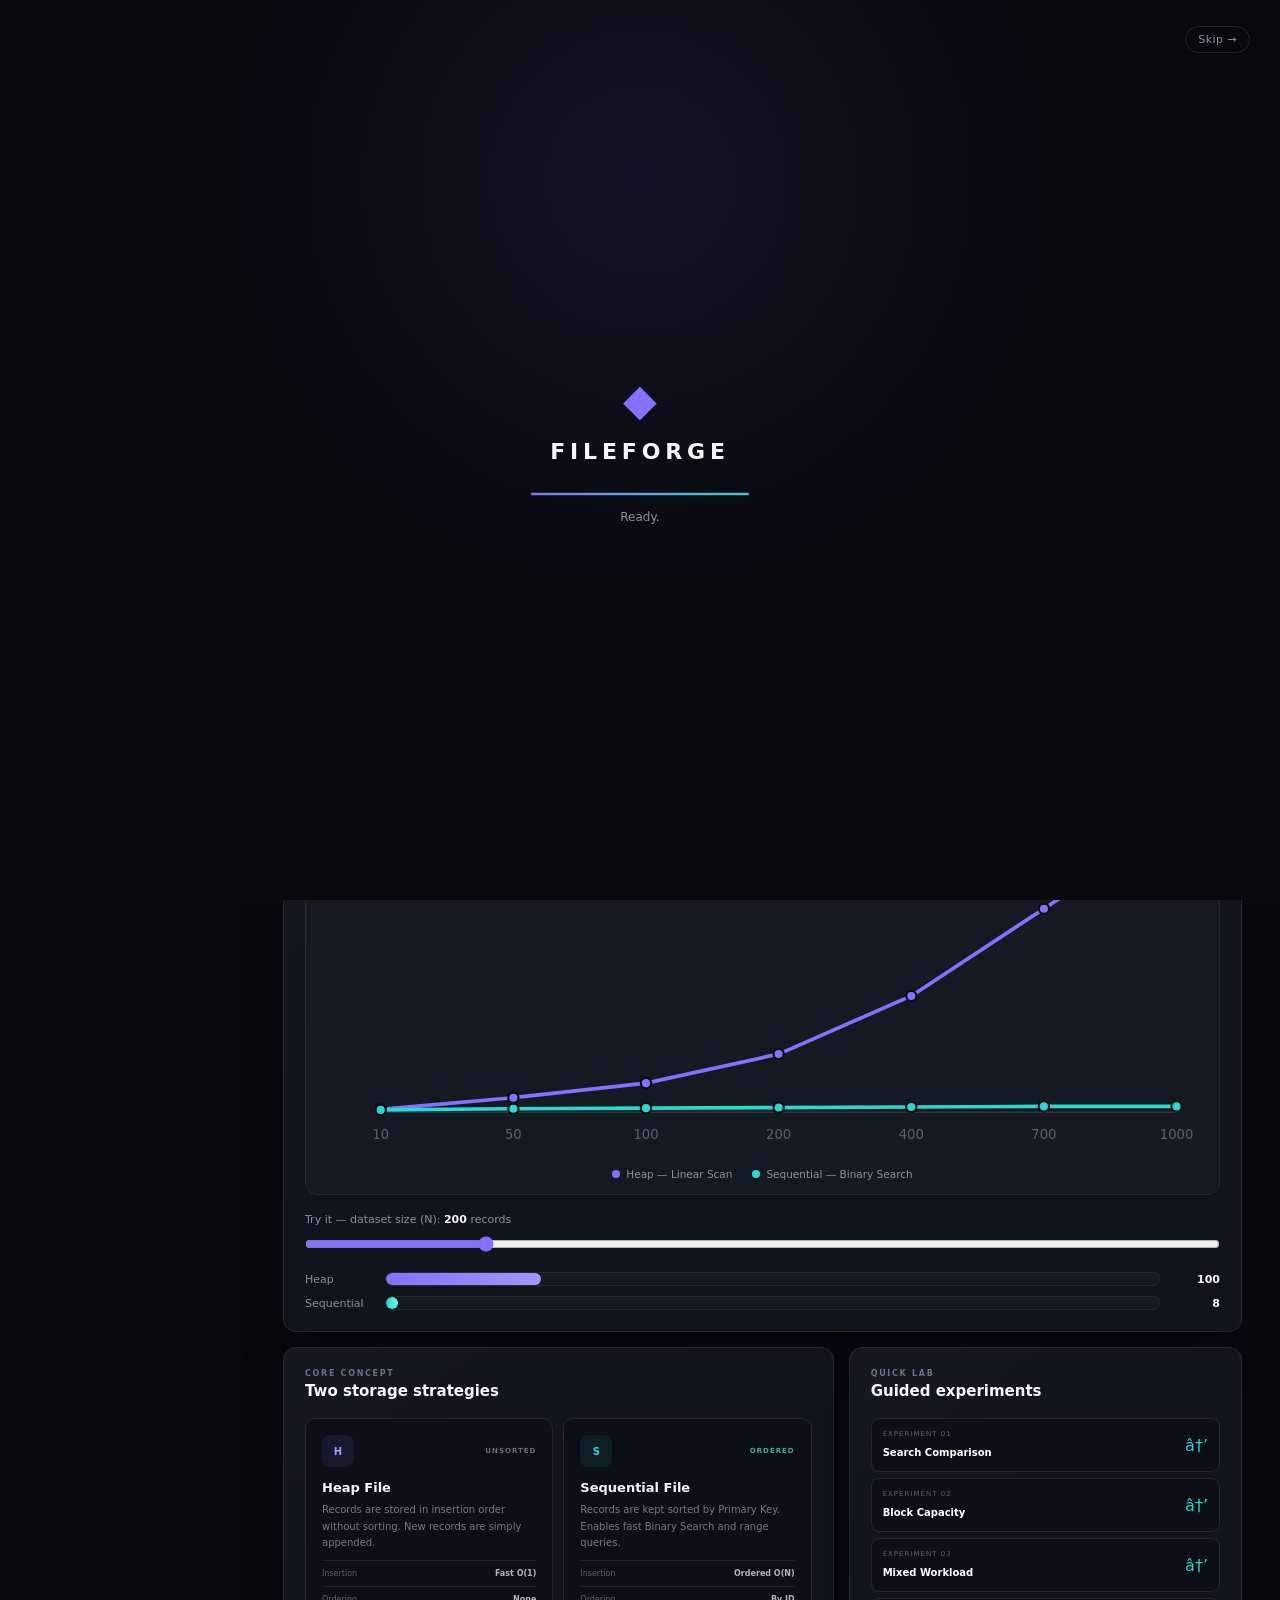
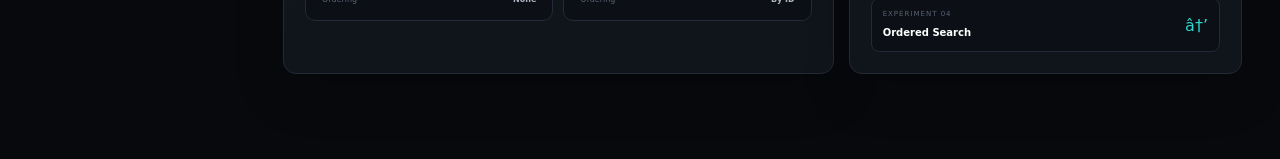
==== commit e404b2d3: "Point site links to Vercel deployment" ====
--- a/index.html
+++ b/index.html
@@ -1,4 +1,4 @@
-<!DOCTYPE html>
+﻿<!DOCTYPE html>
 <html lang="en">
 <head>
     <meta charset="UTF-8">
@@ -13,10 +13,10 @@
     <!-- Social previews. If you host somewhere other than GitHub Pages, change the two URLs below. -->
     <meta property="og:type" content="website">
     <meta property="og:site_name" content="FILEFORGE">
-    <meta property="og:title" content="FILEFORGE — Heap vs Sequential, visualized">
+    <meta property="og:title" content="FILEFORGE â€” Heap vs Sequential, visualized">
     <meta property="og:description" content="Simulate file organizations, stream live workloads, and practise real GATE questions.">
-    <meta property="og:url" content="https://dnvdevx.github.io/DBMS_Project/">
-    <meta property="og:image" content="https://dnvdevx.github.io/DBMS_Project/assets/og-image.png">
+    <meta property="og:url" content="https://fileforge-dbms.vercel.app/">
+    <meta property="og:image" content="https://fileforge-dbms.vercel.app/assets/og-image.png">
     <meta property="og:image:width" content="1200">
     <meta property="og:image:height" content="630">
     <meta name="twitter:card" content="summary_large_image">
@@ -44,7 +44,7 @@
     <!-- Sidebar Navigation -->
     <aside class="sidebar">
         <div class="brand">
-            <div class="brand-mark">◆</div>
+            <div class="brand-mark">â—†</div>
             <div>
                 <h2>FILEFORGE</h2>
                 <span>DBMS VIRTUAL LAB</span>
@@ -54,16 +54,16 @@
         <div class="nav-label">WORKSPACE</div>
         <nav>
             <button class="nav-btn active" data-page="dashboard">
-                <span>⌂</span> Dashboard
+                <span>âŒ‚</span> Dashboard
             </button>
             <button class="nav-btn" data-page="simulator">
-                <span>▣</span> Simulator
+                <span>â–£</span> Simulator
             </button>
             <button class="nav-btn" data-page="analytics">
-                <span>◉</span> Analytics
+                <span>â—‰</span> Analytics
             </button>
             <button class="nav-btn" data-page="history">
-                <span>◷</span> History
+                <span>â—·</span> History
             </button>
         </nav>
 
@@ -73,30 +73,30 @@
                 <span>?</span> Learn
             </button>
             <button class="nav-btn" data-page="teach">
-                <span>▶</span> Teach
+                <span>â–¶</span> Teach
             </button>
             <button class="nav-btn" data-page="quiz">
-                <span>✓</span> Quiz
+                <span>âœ“</span> Quiz
             </button>
             <button class="nav-btn" data-page="help">
-                <span>☰</span> Help
+                <span>â˜°</span> Help
             </button>
             <button class="nav-btn" data-page="about">
-                <span>ⓘ</span> Developed By
+                <span>â“˜</span> Developed By
             </button>
         </nav>
 
         <!-- Sidebar footer with theme toggle -->
         <div class="sidebar-footer">
             <button id="themeBtn" class="theme-btn">
-                ◐ <span>Toggle Theme</span>
+                â— <span>Toggle Theme</span>
             </button>
             <div class="engine-status">
                 <span class="online-dot"></span>
                 Simulation Engine <b>ONLINE</b>
             </div>
             <div class="site-credit">
-                © 2026 Team 18 · <a href="https://github.com/dnvdevx/DBMS_Project" target="_blank" rel="noopener">Source on GitHub</a>
+                Â© 2026 Team 18 Â· <a href="https://github.com/dnvdevx/DBMS_Project" target="_blank" rel="noopener">Source on GitHub</a>
             </div>
 
             <!-- Current session badge (role / course), set by session.js -->
@@ -124,9 +124,9 @@
 
             <!-- Quick top action buttons -->
             <div class="topbar-actions">
-                <button class="top-btn" id="sampleBtn">⚡ Sample</button>
-                <button class="top-btn" id="exportBtn">↓ Export</button>
-                <button class="top-btn danger-outline" id="resetBtn" title="Reset Simulation">↻</button>
+                <button class="top-btn" id="sampleBtn">âš¡ Sample</button>
+                <button class="top-btn" id="exportBtn">â†“ Export</button>
+                <button class="top-btn danger-outline" id="resetBtn" title="Reset Simulation">â†»</button>
             </div>
         </header>
 
@@ -144,7 +144,7 @@
                     </p>
                     <div class="hero-actions">
                         <button class="primary-btn" onclick="navigate('simulator')">
-                            Launch Simulator <span>→</span>
+                            Launch Simulator <span>â†’</span>
                         </button>
                         <button class="ghost-btn" onclick="navigate('learn')">
                             Learn Concepts
@@ -163,7 +163,7 @@
                             <b>BLOCK 01</b> <span>103</span> <span>110</span>
                         </div>
                     </div>
-                    <div class="diagram-arrow">⇄</div>
+                    <div class="diagram-arrow">â‡„</div>
                     <div class="diagram-file sequential-diagram">
                         <div class="diagram-title">SEQUENTIAL <span>SORTED KEY</span></div>
                         <div class="mini-block">
@@ -179,7 +179,7 @@
             <!-- Overview stat counters -->
             <div class="stats-grid">
                 <div class="stat-card">
-                    <div class="stat-icon purple">▣</div>
+                    <div class="stat-icon purple">â–£</div>
                     <div>
                         <span>RECORDS</span>
                         <strong id="dashRecords">0</strong>
@@ -187,7 +187,7 @@
                     </div>
                 </div>
                 <div class="stat-card">
-                    <div class="stat-icon cyan">◈</div>
+                    <div class="stat-icon cyan">â—ˆ</div>
                     <div>
                         <span>OPERATIONS</span>
                         <strong id="dashOperations">0</strong>
@@ -296,19 +296,19 @@
                     <div class="experiment-list">
                         <button onclick="loadExperiment(1)">
                             <div><small>EXPERIMENT 01</small> <b>Search Comparison</b></div>
-                            <span>→</span>
+                            <span>â†’</span>
                         </button>
                         <button onclick="loadExperiment(2)">
                             <div><small>EXPERIMENT 02</small> <b>Block Capacity</b></div>
-                            <span>→</span>
+                            <span>â†’</span>
                         </button>
                         <button onclick="loadExperiment(3)">
                             <div><small>EXPERIMENT 03</small> <b>Mixed Workload</b></div>
-                            <span>→</span>
+                            <span>â†’</span>
                         </button>
                         <button onclick="loadExperiment(4)">
                             <div><small>EXPERIMENT 04</small> <b>Ordered Search</b></div>
-                            <span>→</span>
+                            <span>â†’</span>
                         </button>
                     </div>
                 </div>
@@ -325,9 +325,9 @@
                     <p>Perform the same operations on both organizations and compare their behavior.</p>
                 </div>
                 <div class="toolbar-actions">
-                    <button class="secondary-btn" onclick="generateDataset()">⟳ Generate Dataset</button>
-                    <button class="secondary-btn" onclick="openImport()">↑ Import</button>
-                    <button class="secondary-btn" onclick="downloadReport()">↓ Report</button>
+                    <button class="secondary-btn" onclick="generateDataset()">âŸ³ Generate Dataset</button>
+                    <button class="secondary-btn" onclick="openImport()">â†‘ Import</button>
+                    <button class="secondary-btn" onclick="downloadReport()">â†“ Report</button>
                     <input type="file" id="importFile" accept=".json" hidden>
                 </div>
             </div>
@@ -364,8 +364,8 @@
                 <!-- Operation action buttons -->
                 <div class="operation-row">
                     <button class="primary-btn" onclick="insertRecord()">+ Insert</button>
-                    <button class="secondary-btn" onclick="startSearch()">⌕ Search</button>
-                    <button class="secondary-btn delete-btn" onclick="deleteRecord()">× Delete</button>
+                    <button class="secondary-btn" onclick="startSearch()">âŒ• Search</button>
+                    <button class="secondary-btn delete-btn" onclick="deleteRecord()">Ã— Delete</button>
                 </div>
 
                 <!-- Configuration controls: block size, search strategy, animation speed -->
@@ -383,7 +383,7 @@
                         <label>SEARCH STRATEGY</label>
                         <select id="searchStrategy">
                             <option value="binary" selected>Binary Search (Sequential O(log N))</option>
-                            <option value="race">🏁 Dual Race Mode (Side-by-Side)</option>
+                            <option value="race">ðŸ Dual Race Mode (Side-by-Side)</option>
                             <option value="scan">Sequential Scan (Linear O(N))</option>
                             <option value="ordered">Ordered Scan (Sequential early stop)</option>
                         </select>
@@ -418,7 +418,7 @@
                     <div class="storage-metric-card">
                         <span class="metric-label">TOTAL ALLOCATED CAPACITY</span>
                         <div class="metric-val"><span id="totalCapacitySlots">0</span> <small>slots</small></div>
-                        <span class="metric-sub" id="allocatedBlocksSummary">0 blocks × 4 slots</span>
+                        <span class="metric-sub" id="allocatedBlocksSummary">0 blocks Ã— 4 slots</span>
                     </div>
 
                     <div class="storage-metric-card">
@@ -435,8 +435,8 @@
 
                     <div class="storage-metric-card">
                         <span class="metric-label">THEORETICAL I/O TRANSFER COST</span>
-                        <div class="metric-val"><span id="binaryCostEstimate">O(log₂ B)</span></div>
-                        <span class="metric-sub" id="binaryIoFormula">≤ 0 block I/Os (Binary Search)</span>
+                        <div class="metric-val"><span id="binaryCostEstimate">O(logâ‚‚ B)</span></div>
+                        <span class="metric-sub" id="binaryIoFormula">â‰¤ 0 block I/Os (Binary Search)</span>
                     </div>
                 </div>
             </div>
@@ -459,7 +459,7 @@
                             <div><span>BLOCKS</span> <b id="heapBlocks">0</b></div>
                         </div>
                     </div>
-                    <div class="file-path">HEAD → BLOCKS → RECORDS</div>
+                    <div class="file-path">HEAD â†’ BLOCKS â†’ RECORDS</div>
                     <div class="blocks" id="heapBlocksView"></div>
                 </div>
 
@@ -479,7 +479,7 @@
                             <div><span>BLOCKS</span> <b id="seqBlocks">0</b></div>
                         </div>
                     </div>
-                    <div class="file-path">BLOCKS → SORTED RECORDS → KEY ORDER</div>
+                    <div class="file-path">BLOCKS â†’ SORTED RECORDS â†’ KEY ORDER</div>
                     <div class="blocks" id="seqBlocksView"></div>
                 </div>
             </div>
@@ -497,9 +497,9 @@
                 </div>
 
                 <div class="playback-actions">
-                    <button class="circle-btn" onclick="previousStep()" title="Previous Step">‹</button>
-                    <button class="play-btn" id="playBtn" onclick="togglePlayback()" title="Play / Pause">▶</button>
-                    <button class="circle-btn" onclick="nextStep()" title="Next Step">›</button>
+                    <button class="circle-btn" onclick="previousStep()" title="Previous Step">â€¹</button>
+                    <button class="play-btn" id="playBtn" onclick="togglePlayback()" title="Play / Pause">â–¶</button>
+                    <button class="circle-btn" onclick="nextStep()" title="Next Step">â€º</button>
                     <button class="reset-playback" onclick="resetPlayback()">Reset</button>
                 </div>
             </div>
@@ -517,7 +517,7 @@
                     </div>
                     <div id="resultBox" class="result-content">
                         <div class="empty-result">
-                            <div>⌁</div>
+                            <div>âŒ</div>
                             <p>Run an operation to view detailed simulation statistics.</p>
                         </div>
                     </div>
@@ -530,7 +530,7 @@
                             <span>INTELLIGENT EXPLANATION</span>
                             <h3>Contextual Analysis</h3>
                         </div>
-                        <span class="ai-badge">✨ AI GUIDE</span>
+                        <span class="ai-badge">âœ¨ AI GUIDE</span>
                     </div>
 
                     <div id="explanation">
@@ -541,29 +541,29 @@
                     <div class="ai-tutor-box">
                         <div class="ai-tutor-header">
                             <div class="ai-tutor-title">
-                                <span class="ai-sparkle">✦</span>
+                                <span class="ai-sparkle">âœ¦</span>
                                 <h4>Ask AI Tutor</h4>
                             </div>
                             <span class="ai-sublabel">Interactive DBMS Guidance</span>
                         </div>
 
                         <div class="ai-chips">
-                            <button class="ai-chip" onclick="askAiTutor('binary_vs_linear')">💡 Why is Binary Search faster?</button>
-                            <button class="ai-chip" onclick="askAiTutor('block_capacity')">💡 Effect of Block Capacity (2 vs 8)</button>
-                            <button class="ai-chip" onclick="askAiTutor('heap_vs_seq')">💡 When to choose Heap vs Sequential?</button>
-                            <button class="ai-chip" onclick="askAiTutor('fragmentation')">💡 What is Internal Fragmentation?</button>
-                            <button class="ai-chip" onclick="askAiTutor('deletion')">💡 Record Deletion & Shifting Cost</button>
+                            <button class="ai-chip" onclick="askAiTutor('binary_vs_linear')">ðŸ’¡ Why is Binary Search faster?</button>
+                            <button class="ai-chip" onclick="askAiTutor('block_capacity')">ðŸ’¡ Effect of Block Capacity (2 vs 8)</button>
+                            <button class="ai-chip" onclick="askAiTutor('heap_vs_seq')">ðŸ’¡ When to choose Heap vs Sequential?</button>
+                            <button class="ai-chip" onclick="askAiTutor('fragmentation')">ðŸ’¡ What is Internal Fragmentation?</button>
+                            <button class="ai-chip" onclick="askAiTutor('deletion')">ðŸ’¡ Record Deletion & Shifting Cost</button>
                         </div>
 
                         <div class="ai-input-row">
                             <input type="text" id="aiCustomQuery" placeholder="Ask any DBMS file organization question..." onkeydown="if(event.key==='Enter') submitAiQuery()">
-                            <button class="primary-btn ai-ask-btn" onclick="submitAiQuery()">Ask AI ↵</button>
+                            <button class="primary-btn ai-ask-btn" onclick="submitAiQuery()">Ask AI â†µ</button>
                         </div>
 
                         <div id="aiTutorResponse" class="ai-chat-bubble" style="display:none;">
                             <div class="ai-bubble-header">
-                                <span>✦ AI TUTOR RESPONSE</span>
-                                <button class="ai-close-btn" onclick="$('aiTutorResponse').style.display='none'">✕</button>
+                                <span>âœ¦ AI TUTOR RESPONSE</span>
+                                <button class="ai-close-btn" onclick="$('aiTutorResponse').style.display='none'">âœ•</button>
                             </div>
                             <div id="aiTutorResponseText" class="ai-bubble-body"></div>
                         </div>
@@ -670,12 +670,12 @@
                             <tr>
                                 <td>Key Search (Probes)</td>
                                 <td>O(n) [avg n/2]</td>
-                                <td><strong>O(log₂ n)</strong> [Binary Search]</td>
+                                <td><strong>O(logâ‚‚ n)</strong> [Binary Search]</td>
                             </tr>
                             <tr>
                                 <td>Search Block I/O</td>
                                 <td>avg b/2 disk blocks</td>
-                                <td><strong>⌈log₂ b⌉</strong> disk blocks</td>
+                                <td><strong>âŒˆlogâ‚‚ bâŒ‰</strong> disk blocks</td>
                             </tr>
                             <tr>
                                 <td>Insert Record</td>
@@ -707,7 +707,7 @@
                         <span>BENCHMARK</span>
                         <h3>Run Same Workload</h3>
                     </div>
-                    <button class="primary-btn" onclick="runWorkload()">Run Benchmark →</button>
+                    <button class="primary-btn" onclick="runWorkload()">Run Benchmark â†’</button>
                 </div>
                 <p class="muted-text">Run identical search operations against both file organizations and compare simulated work.</p>
                 <div id="workloadResult" class="workload-result">
@@ -856,8 +856,8 @@
                 <ol class="help-steps">
                     <li>
                         <b>Load data.</b>
-                        Open <b>Simulator</b> and click <b>⟳ Generate Dataset</b> for a random set of records,
-                        or <b>↑ Import</b> and choose <a href="samples/sample_dataset.json" download><code>sample_dataset.json</code></a> (click to download it first).
+                        Open <b>Simulator</b> and click <b>âŸ³ Generate Dataset</b> for a random set of records,
+                        or <b>â†‘ Import</b> and choose <a href="samples/sample_dataset.json" download><code>sample_dataset.json</code></a> (click to download it first).
                     </li>
                     <li>
                         <b>Pick a strategy.</b>
@@ -866,12 +866,12 @@
                     </li>
                     <li>
                         <b>Start a search.</b>
-                        Type an existing ID into <b>RECORD ID</b> and press <b>⌕ Search</b>.
+                        Type an existing ID into <b>RECORD ID</b> and press <b>âŒ• Search</b>.
                         The playback bar arms itself and shows <i>Searching for Record &lt;id&gt;</i>.
                     </li>
                     <li>
                         <b>Step through it.</b>
-                        Press <b>▶</b> to auto-play, or <b>›</b> to advance one probe at a time and read
+                        Press <b>â–¶</b> to auto-play, or <b>â€º</b> to advance one probe at a time and read
                         the explanation printed for each step.
                     </li>
                 </ol>
@@ -882,12 +882,12 @@
                     <span class="eyebrow">RECORD OPERATIONS</span>
                     <h3>Insert, Search, Delete</h3>
                     <ul class="help-list">
-                        <li><b>+ Insert</b> — needs all four fields (<span id="helpFieldList">ID, Name, Department, Marks 0–100</span>).
+                        <li><b>+ Insert</b> â€” needs all four fields (<span id="helpFieldList">ID, Name, Department, Marks 0â€“100</span>).
                             The record is appended to the end of the Heap file and placed in sorted key
                             position in the Sequential file. Duplicate IDs are rejected.</li>
-                        <li><b>⌕ Search</b> — only the <b>RECORD ID</b> field is used. This does not
+                        <li><b>âŒ• Search</b> â€” only the <b>RECORD ID</b> field is used. This does not
                             run instantly; it builds an animation queue you drive with the playback bar.</li>
-                        <li><b>× Delete</b> — only the <b>RECORD ID</b> field is used. The record is removed
+                        <li><b>Ã— Delete</b> â€” only the <b>RECORD ID</b> field is used. The record is removed
                             from both files and the blocks are re-rendered so you can watch records shift.</li>
                     </ul>
                 </div>
@@ -896,11 +896,11 @@
                     <span class="eyebrow">PLAYBACK BAR</span>
                     <h3>Controlling the animation</h3>
                     <ul class="help-list">
-                        <li><b>▶ / ❚❚</b> — play or pause the probe sequence at the selected speed.</li>
-                        <li><b>›</b> — advance exactly one probe. Best for viva demos and for counting
+                        <li><b>â–¶ / âšâš</b> â€” play or pause the probe sequence at the selected speed.</li>
+                        <li><b>â€º</b> â€” advance exactly one probe. Best for viva demos and for counting
                             comparisons by hand.</li>
-                        <li><b>‹</b> — step backward to re-examine the previous probe.</li>
-                        <li><b>Reset</b> — clear the current run and unhighlight all blocks. The data itself
+                        <li><b>â€¹</b> â€” step backward to re-examine the previous probe.</li>
+                        <li><b>Reset</b> â€” clear the current run and unhighlight all blocks. The data itself
                             is not deleted.</li>
                         <li>The progress bar and the <b>n / total</b> counter show how far through the
                             probe sequence you are.</li>
@@ -919,7 +919,7 @@
                         <tr>
                             <td>Binary Search</td>
                             <td>Linear scan, O(N)</td>
-                            <td>Binary search, O(log₂ N)</td>
+                            <td>Binary search, O(logâ‚‚ N)</td>
                             <td>The core performance gap between the two organizations</td>
                         </tr>
                         <tr>
@@ -950,12 +950,12 @@
                     <span class="eyebrow">READING THE BLOCKS</span>
                     <h3>Storage view</h3>
                     <ul class="help-list">
-                        <li><b>BLOCK CAPACITY</b> slider (2–8) sets how many records fit in one disk block.
+                        <li><b>BLOCK CAPACITY</b> slider (2â€“8) sets how many records fit in one disk block.
                             Lower it to create more blocks and more I/O; raise it to see fewer, fuller blocks.</li>
                         <li><b>FULL (4/4)</b> in green means the block is packed;
                             <b>PARTIAL (2/4)</b> in amber means it has free slots.</li>
-                        <li>Dashed outlines are empty slots — this is <b>internal fragmentation</b>.</li>
-                        <li><b>Packing Factor</b> = active records ÷ total allocated slots × 100%.</li>
+                        <li>Dashed outlines are empty slots â€” this is <b>internal fragmentation</b>.</li>
+                        <li><b>Packing Factor</b> = active records Ã· total allocated slots Ã— 100%.</li>
                     </ul>
                 </div>
 
@@ -963,15 +963,15 @@
                     <span class="eyebrow">OTHER PAGES</span>
                     <h3>Where everything lives</h3>
                     <ul class="help-list">
-                        <li><b>Dashboard</b> — summary metrics and shortcuts into the simulator.</li>
-                        <li><b>Analytics</b> — comparison charts of comparisons and block accesses.</li>
-                        <li><b>History</b> — saved simulations you can reload.</li>
-                        <li><b>Live Stream</b> — a real-time records desk; watch block I/O add up for both files.</li>
-                        <li><b>Learn</b> — concepts with quick checks, a search visualizer, GATE calculators, solved examples and a cheat sheet.</li>
-                        <li><b>Teach</b> — a short video and article for each file organization.</li>
-                        <li><b>Quiz</b> — Quiz Lab: bank, GATE previous-year, AI-generated or PDF-based quizzes.</li>
-                        <li><b>Developed By</b> — the team and course details.</li>
-                        <li><b>AI Tutor</b> (inside Simulator) — click a question chip or type your own;
+                        <li><b>Dashboard</b> â€” summary metrics and shortcuts into the simulator.</li>
+                        <li><b>Analytics</b> â€” comparison charts of comparisons and block accesses.</li>
+                        <li><b>History</b> â€” saved simulations you can reload.</li>
+                        <li><b>Live Stream</b> â€” a real-time records desk; watch block I/O add up for both files.</li>
+                        <li><b>Learn</b> â€” concepts with quick checks, a search visualizer, GATE calculators, solved examples and a cheat sheet.</li>
+                        <li><b>Teach</b> â€” a short video and article for each file organization.</li>
+                        <li><b>Quiz</b> â€” Quiz Lab: bank, GATE previous-year, AI-generated or PDF-based quizzes.</li>
+                        <li><b>Developed By</b> â€” the team and course details.</li>
+                        <li><b>AI Tutor</b> (inside Simulator) â€” click a question chip or type your own;
                             answers use your live record count and block size.</li>
                     </ul>
                 </div>
@@ -982,12 +982,12 @@
                     <span class="eyebrow">QUIZ LAB</span>
                     <h3>Six ways to get questions</h3>
                     <ul class="help-list">
-                        <li><b>Question bank</b> — 50 original GATE-style questions plus the 50 GATE PYQs; filter by topic and tag.</li>
-                        <li><b>📜 GATE previous years</b> — real GATE CSE questions (1994–2026), filter by topic, paper years and marks. Each links to the original.</li>
-                        <li><b>✨ AI generated</b> — fresh questions for your count and difficulty. No API key; up to 20 per quiz.</li>
-                        <li><b>Live</b> — numeric questions built from your current simulator data.</li>
-                        <li><b>Bank + Live</b> — half and half.</li>
-                        <li><b>📄 From your PDF / DOC</b> — upload notes (PDF, DOCX, TXT) and get fill-in-the-blank and true/false questions.</li>
+                        <li><b>Question bank</b> â€” 50 original GATE-style questions plus the 50 GATE PYQs; filter by topic and tag.</li>
+                        <li><b>ðŸ“œ GATE previous years</b> â€” real GATE CSE questions (1994â€“2026), filter by topic, paper years and marks. Each links to the original.</li>
+                        <li><b>âœ¨ AI generated</b> â€” fresh questions for your count and difficulty. No API key; up to 20 per quiz.</li>
+                        <li><b>Live</b> â€” numeric questions built from your current simulator data.</li>
+                        <li><b>Bank + Live</b> â€” half and half.</li>
+                        <li><b>ðŸ“„ From your PDF / DOC</b> â€” upload notes (PDF, DOCX, TXT) and get fill-in-the-blank and true/false questions.</li>
                     </ul>
                 </div>
 
@@ -996,9 +996,9 @@
                     <h3>Real-time workload</h3>
                     <ul class="help-list">
                         <li>Pick a <b>scenario</b> (Registration rush, Results day, Semester cleanup, Balanced) or set your own weights.</li>
-                        <li><b>▶ Start stream</b> applies operations continuously; <b>⚡ Burst ×20</b> applies twenty at once.</li>
+                        <li><b>â–¶ Start stream</b> applies operations continuously; <b>âš¡ Burst Ã—20</b> applies twenty at once.</li>
                         <li>The highlighted block is the one the last operation touched; hover any block to see its keys.</li>
-                        <li>The table shows average block I/O per operation type — green marks the cheaper file.</li>
+                        <li>The table shows average block I/O per operation type â€” green marks the cheaper file.</li>
                     </ul>
                 </div>
             </div>
@@ -1007,19 +1007,19 @@
                 <span class="eyebrow">TROUBLESHOOTING</span>
                 <h3>Common issues</h3>
                 <ul class="help-list">
-                    <li><b>"Please enter all record details"</b> — Insert needs all four fields; Search and
+                    <li><b>"Please enter all record details"</b> â€” Insert needs all four fields; Search and
                         Delete need only the ID.</li>
-                    <li><b>Nothing animates after pressing Search</b> — the run is armed but paused.
-                        Press <b>▶</b> or <b>›</b>.</li>
-                    <li><b>"Record already exists"</b> — primary keys are unique; pick another ID.</li>
-                    <li><b>Import does nothing</b> — the file must be valid JSON exported by
-                        <b>↓ Report</b> / export, with <code>heap</code>, <code>sequential</code> and
+                    <li><b>Nothing animates after pressing Search</b> â€” the run is armed but paused.
+                        Press <b>â–¶</b> or <b>â€º</b>.</li>
+                    <li><b>"Record already exists"</b> â€” primary keys are unique; pick another ID.</li>
+                    <li><b>Import does nothing</b> â€” the file must be valid JSON exported by
+                        <b>â†“ Report</b> / export, with <code>heap</code>, <code>sequential</code> and
                         <code>blockSize</code> keys.</li>
-                    <li><b>Colours look wrong</b> — use <b>◐ Toggle Theme</b> at the bottom of the sidebar
+                    <li><b>Colours look wrong</b> â€” use <b>â— Toggle Theme</b> at the bottom of the sidebar
                         to switch between dark and light mode.</li>
-                    <li><b>AI quiz fell back to the bank</b> — the free AI service was busy or you're offline.
+                    <li><b>AI quiz fell back to the bank</b> â€” the free AI service was busy or you're offline.
                         Wait a minute and try again; your quiz still works meanwhile.</li>
-                    <li><b>PDF says “no readable text”</b> — it's a scanned image. Use a PDF with selectable text,
+                    <li><b>PDF says â€œno readable textâ€</b> â€” it's a scanned image. Use a PDF with selectable text,
                         or a DOCX/TXT version of the notes.</li>
                 </ul>
             </div>
@@ -1028,10 +1028,10 @@
         <!-- ==================== DEVELOPED BY PAGE ==================== -->
         <section class="page" id="about">
             <div class="about-card panel">
-                <div class="about-mark">◆</div>
+                <div class="about-mark">â—†</div>
                 <span class="status-badge">DBMS VIRTUAL LAB</span>
                 <h2>FILEFORGE</h2>
-                <p>Heap vs Sequential File Organization — an interactive simulator, live workload lab and GATE practice kit.</p>
+                <p>Heap vs Sequential File Organization â€” an interactive simulator, live workload lab and GATE practice kit.</p>
                 <div class="about-tags">
                     <span>MODULE 04</span>
                     <span>FILE ORGANIZATION</span>
@@ -1040,7 +1040,7 @@
                 <p class="session-about-line" id="aboutSessionLine" style="display:none;"></p>
             </div>
 
-            <!-- Team. To add a photo, save it as assets/team/<name>.jpg (square, ~480×480).
+            <!-- Team. To add a photo, save it as assets/team/<name>.jpg (square, ~480Ã—480).
                  Until the file exists, the card shows the person's initials. -->
             <div class="page-intro team-intro">
                 <span class="eyebrow">DEVELOPED BY</span>
@@ -1054,8 +1054,8 @@
                     </div>
                     <h3>Arya Sengupta</h3>
                     <span class="team-reg">25BCE1795</span>
-                    <p>Search algorithms, Dual Race Mode, fragmentation model, AI tutor</p>
-                    <div class="team-tags"><span>Algorithms</span><span>Simulation</span></div>
+                    <p>Search algorithms, fragmentation model, AI tutor</p>
+                    <div class="team-tags"><span>Algorithms</span><span>AI tutor</span></div>
                 </article>
                 <article class="panel team-card">
                     <div class="team-avatar" data-initials="DNV">
@@ -1063,8 +1063,8 @@
                     </div>
                     <h3>Dani Noble Varkey</h3>
                     <span class="team-reg">25BCE1894</span>
-                    <p>Interface pages, help manual, testing and documentation</p>
-                    <div class="team-tags"><span>UI</span><span>Docs &amp; testing</span></div>
+                    <p>Interface pages, testing, Dual Race Modification, correction of code</p>
+                    <div class="team-tags"><span>UI</span><span>Dual Race</span><span>Code fixes</span></div>
                 </article>
                 <article class="panel team-card">
                     <div class="team-avatar" data-initials="GB">
@@ -1072,8 +1072,8 @@
                     </div>
                     <h3>Gokul Biju</h3>
                     <span class="team-reg">25BCE1989</span>
-                    <p>Interface pages, help manual, testing and documentation</p>
-                    <div class="team-tags"><span>UI</span><span>Docs &amp; testing</span></div>
+                    <p>Help manual, testing and documentation</p>
+                    <div class="team-tags"><span>Help manual</span><span>Docs &amp; testing</span></div>
                 </article>
             </div>
 
@@ -1084,8 +1084,8 @@
                     <ul class="help-list">
                         <li><b>Department:</b> B.Tech CSE</li>
                         <li><b>Course:</b> Database Management Systems</li>
-                        <li><b>Team:</b> 18 — Heap vs Sequential File Visualizer</li>
-                        <li><b>Academic year:</b> 2026–27</li>
+                        <li><b>Team:</b> 18 â€” Heap vs Sequential File Visualizer</li>
+                        <li><b>Academic year:</b> 2026â€“27</li>
                     </ul>
                 </div>
 
@@ -1111,7 +1111,7 @@
                     <span>pdf.js</span>
                     <span>mammoth.js</span>
                     <span>Pollinations AI (key-less)</span>
-                    <span>No build step · static hosting</span>
+                    <span>No build step Â· static hosting</span>
                 </div>
                 <p class="muted-text team-credits">GATE previous-year questions are re-worded from the official GATE CSE papers; each links to its source listing.</p>
             </div>
@@ -1151,4 +1151,4 @@
 <script src="js/realtime.js"></script>
 
 </body>
-</html>+</html>
